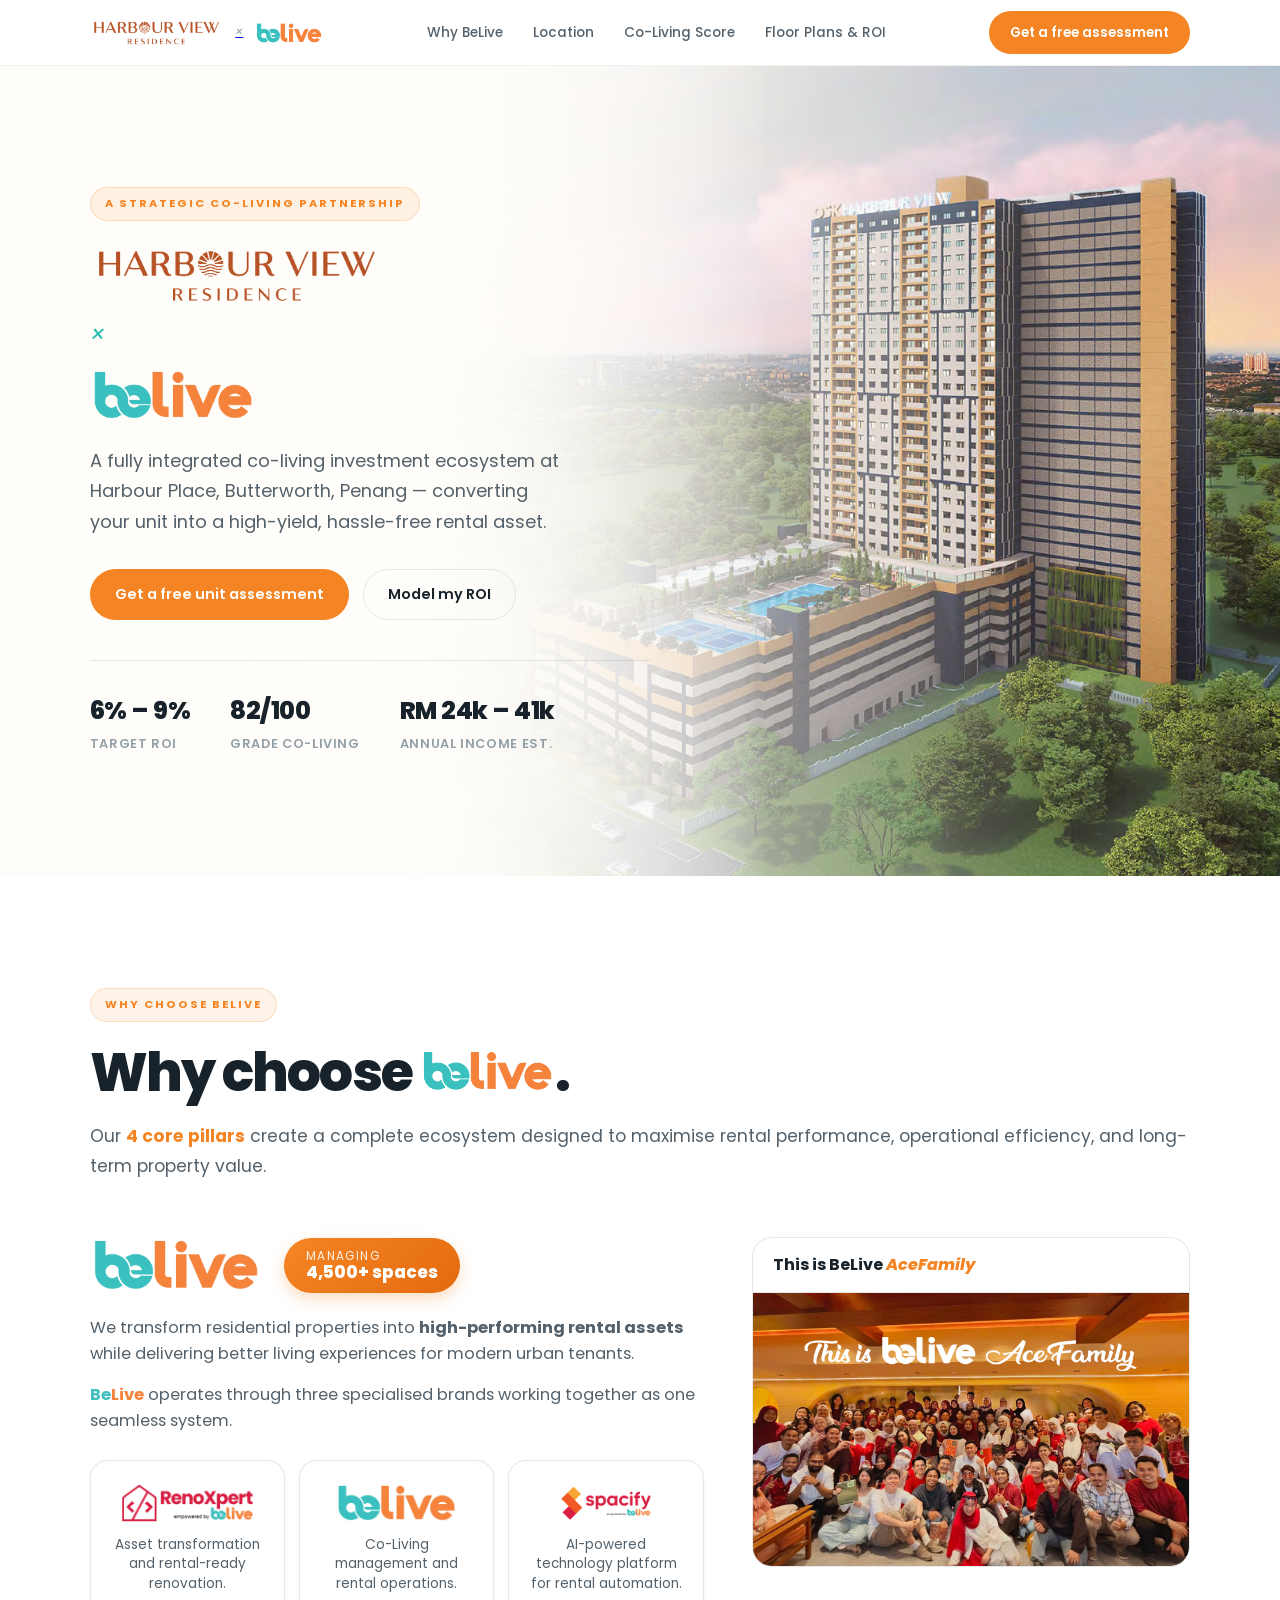
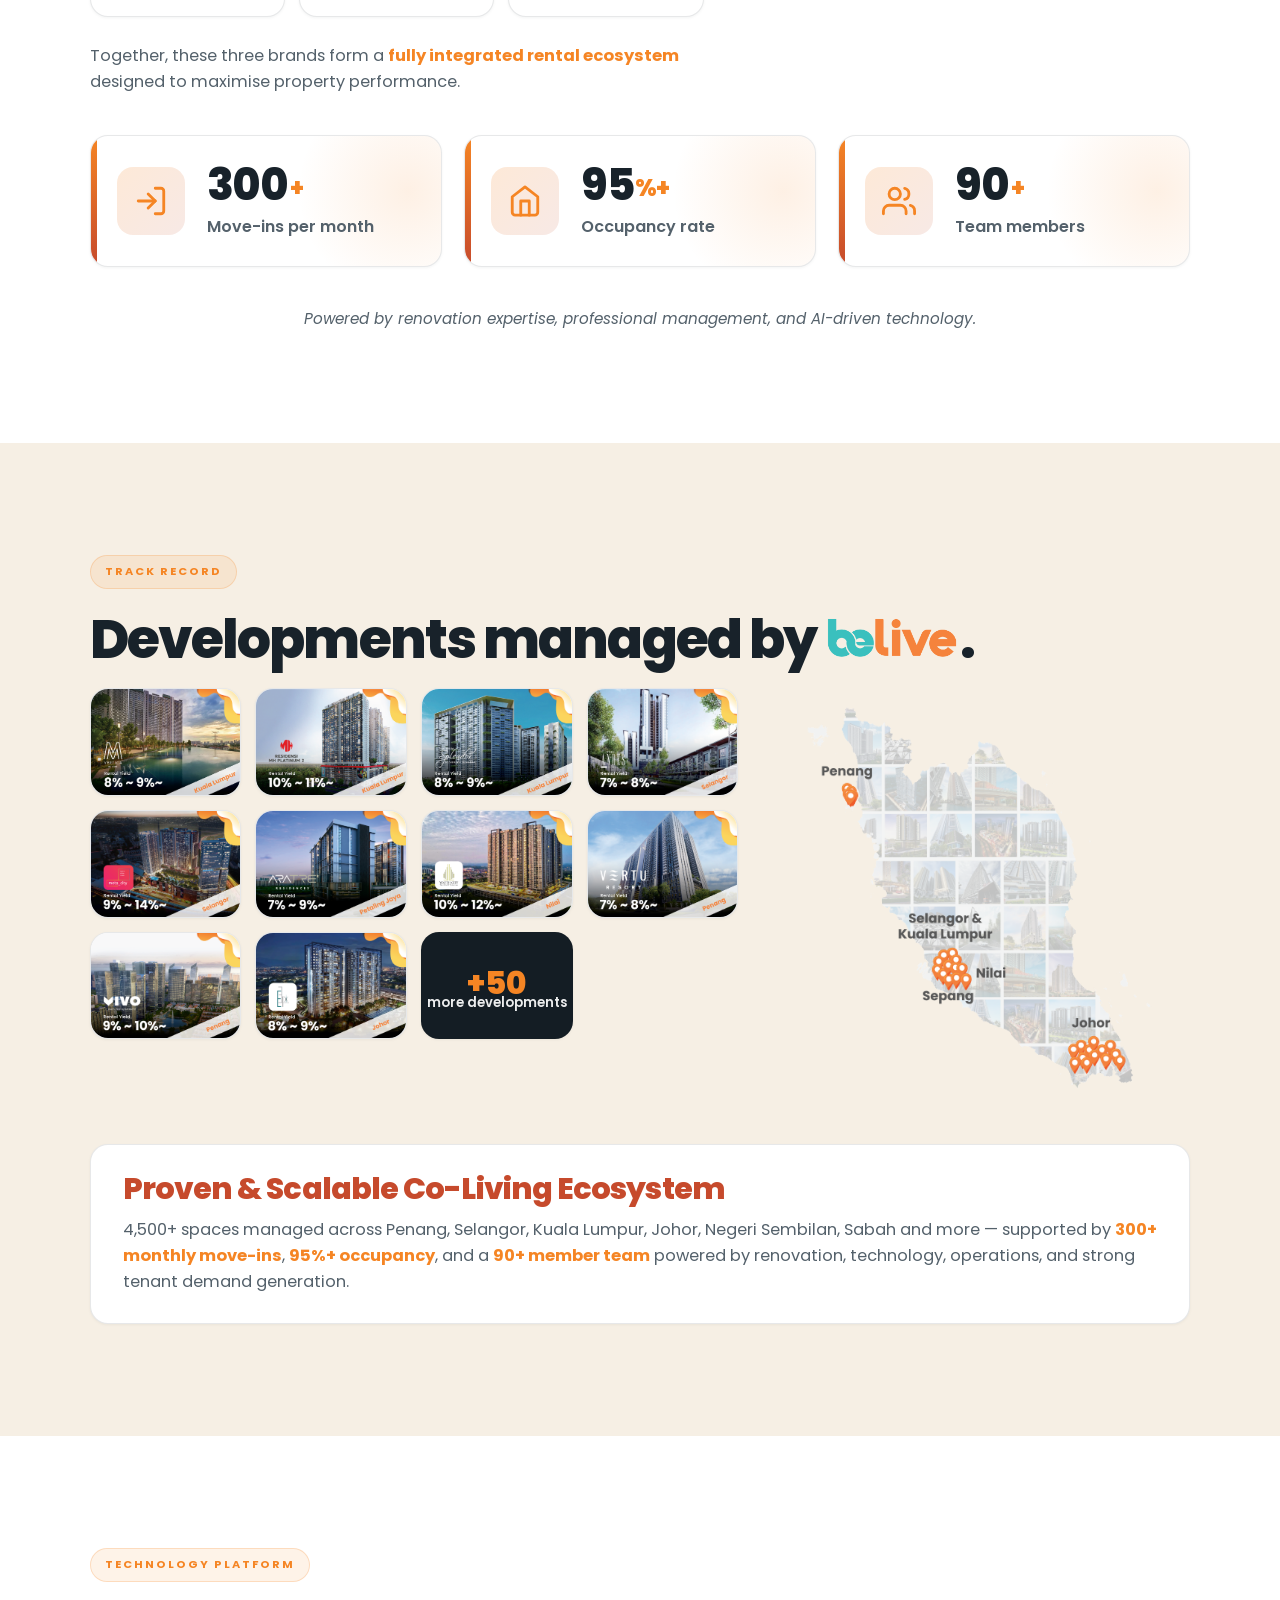
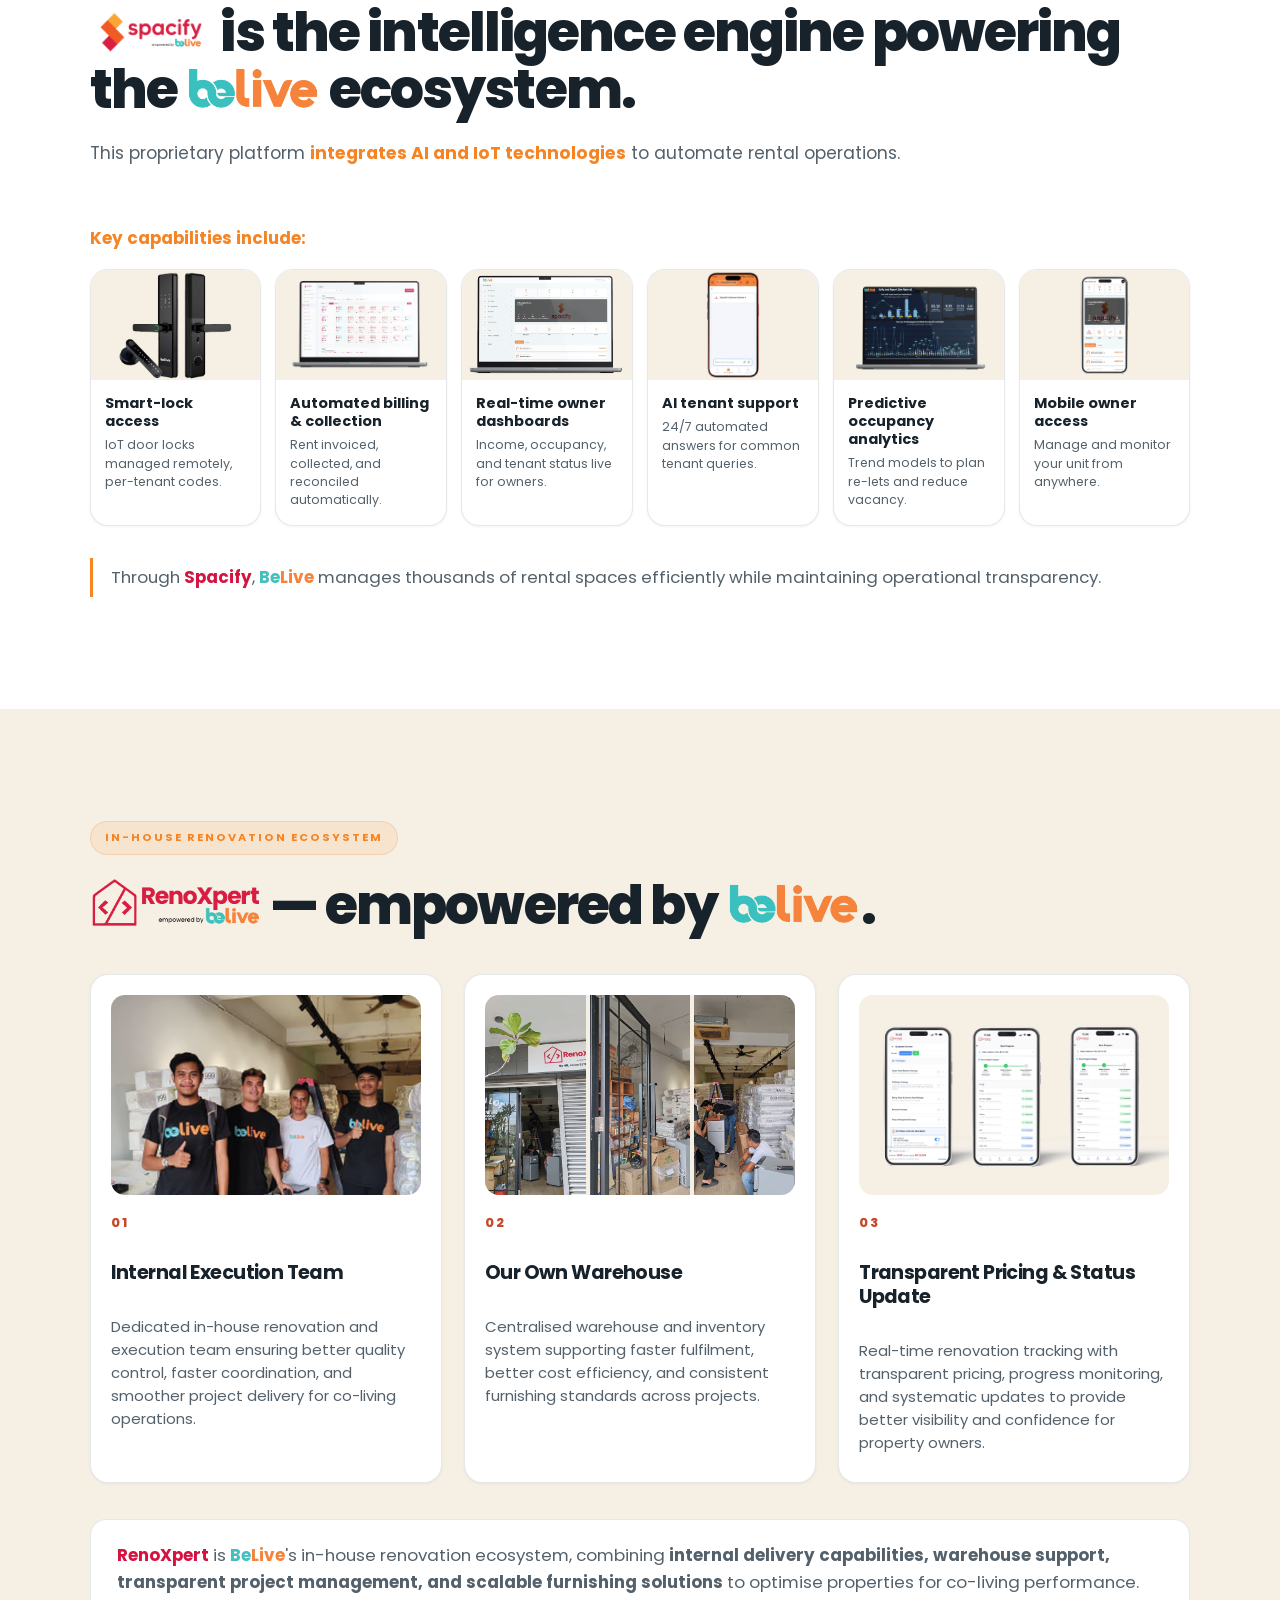
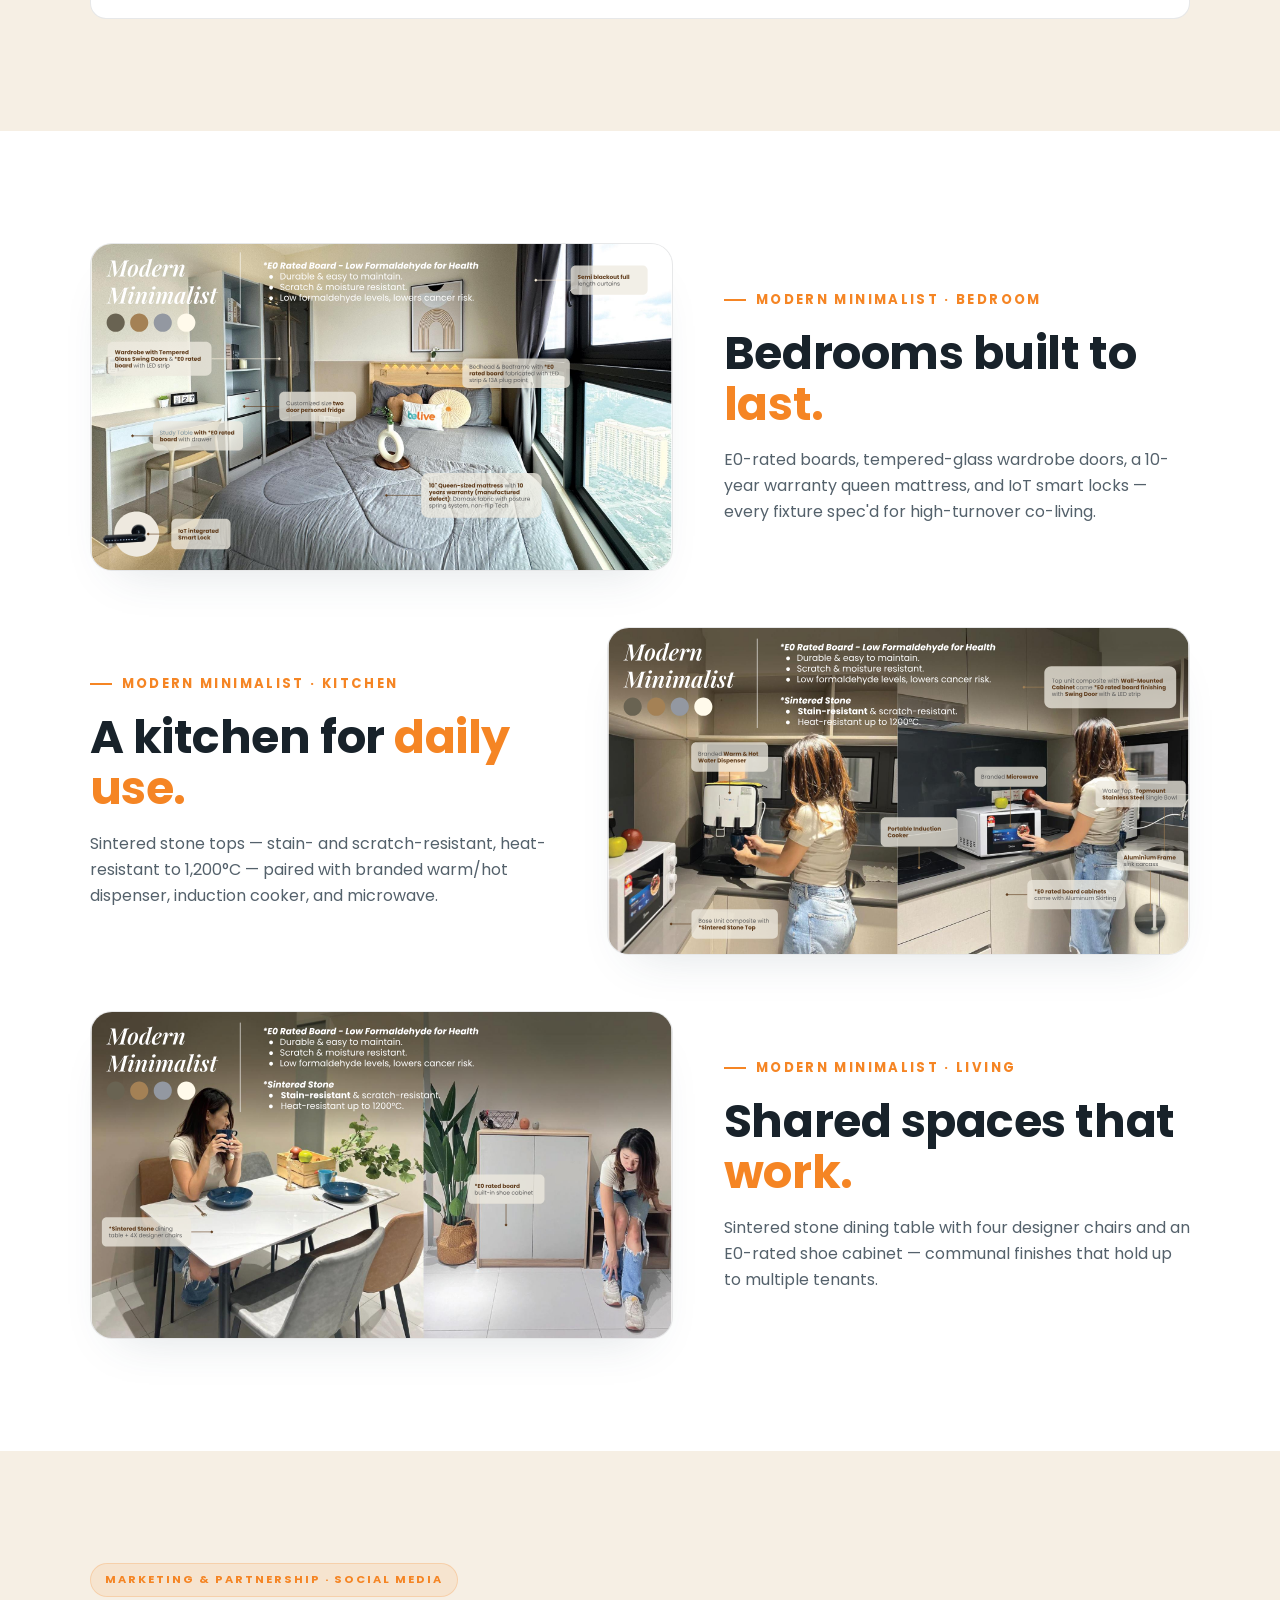
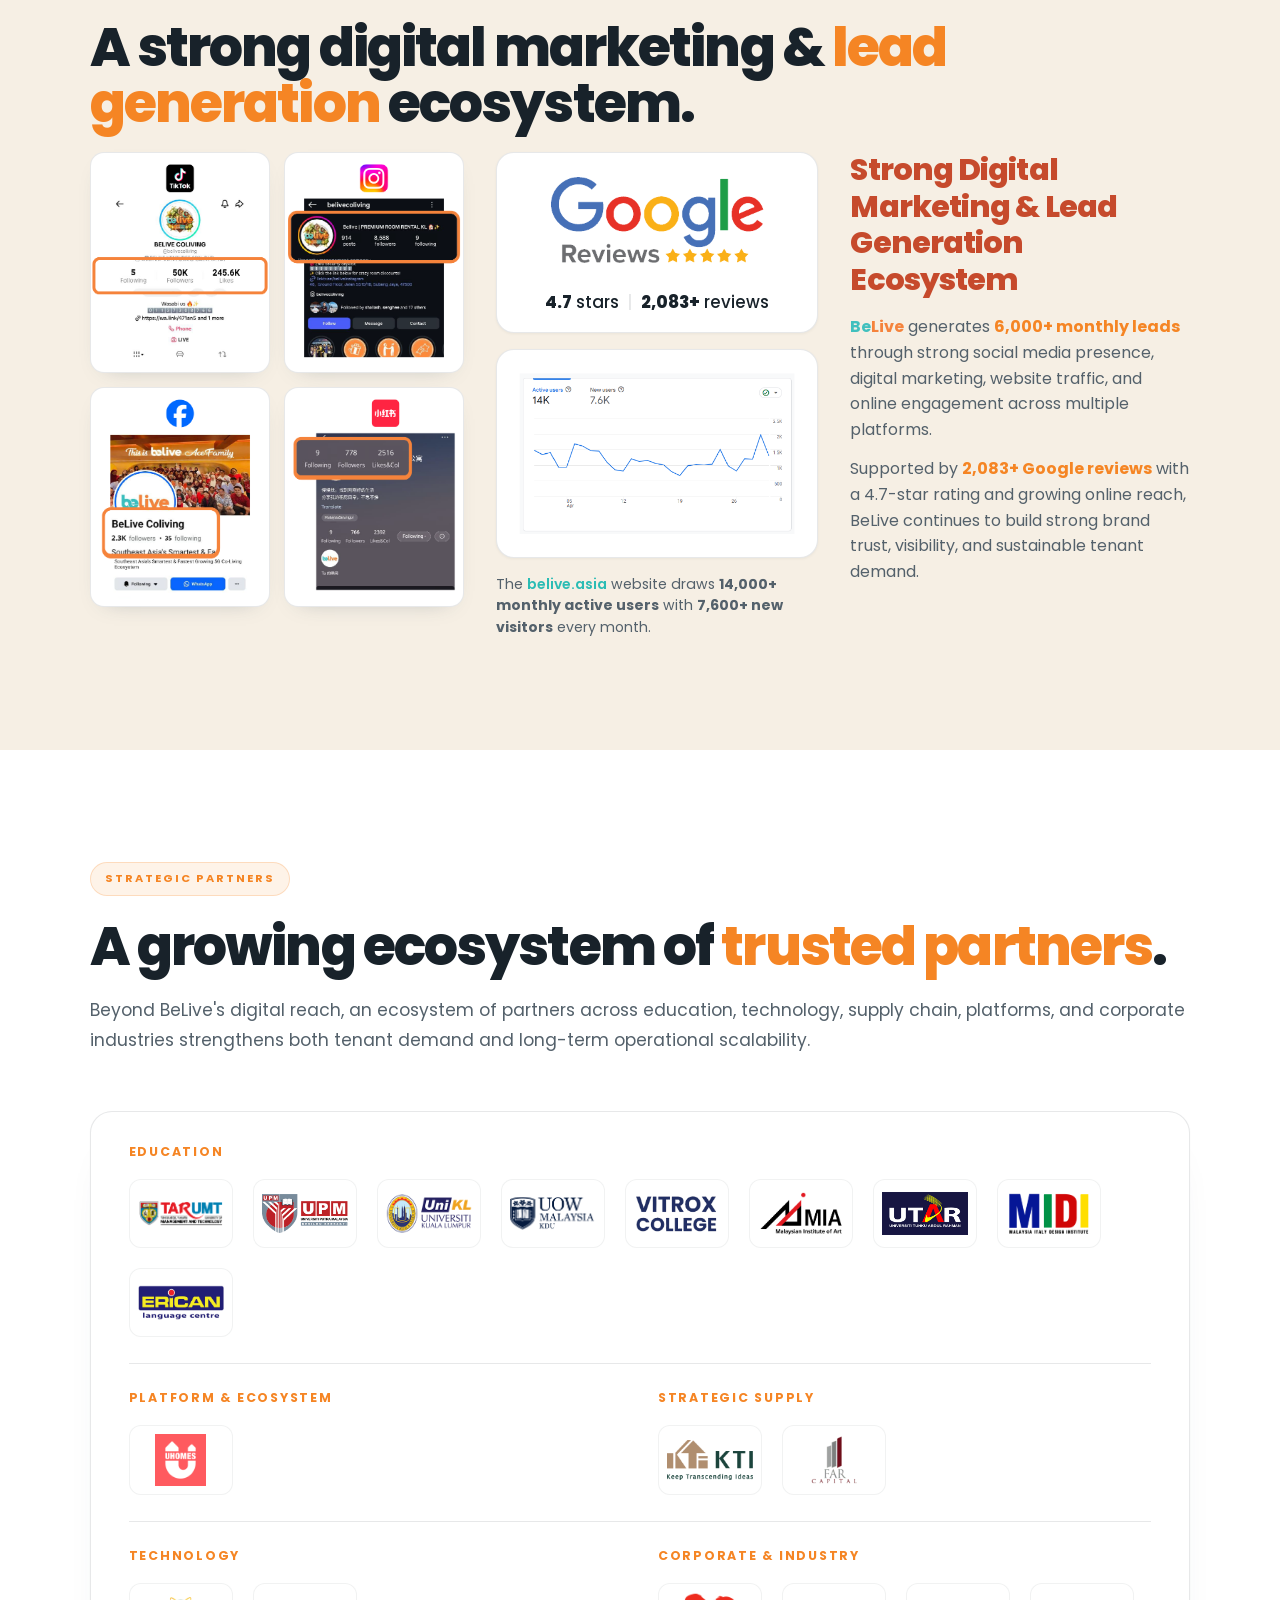
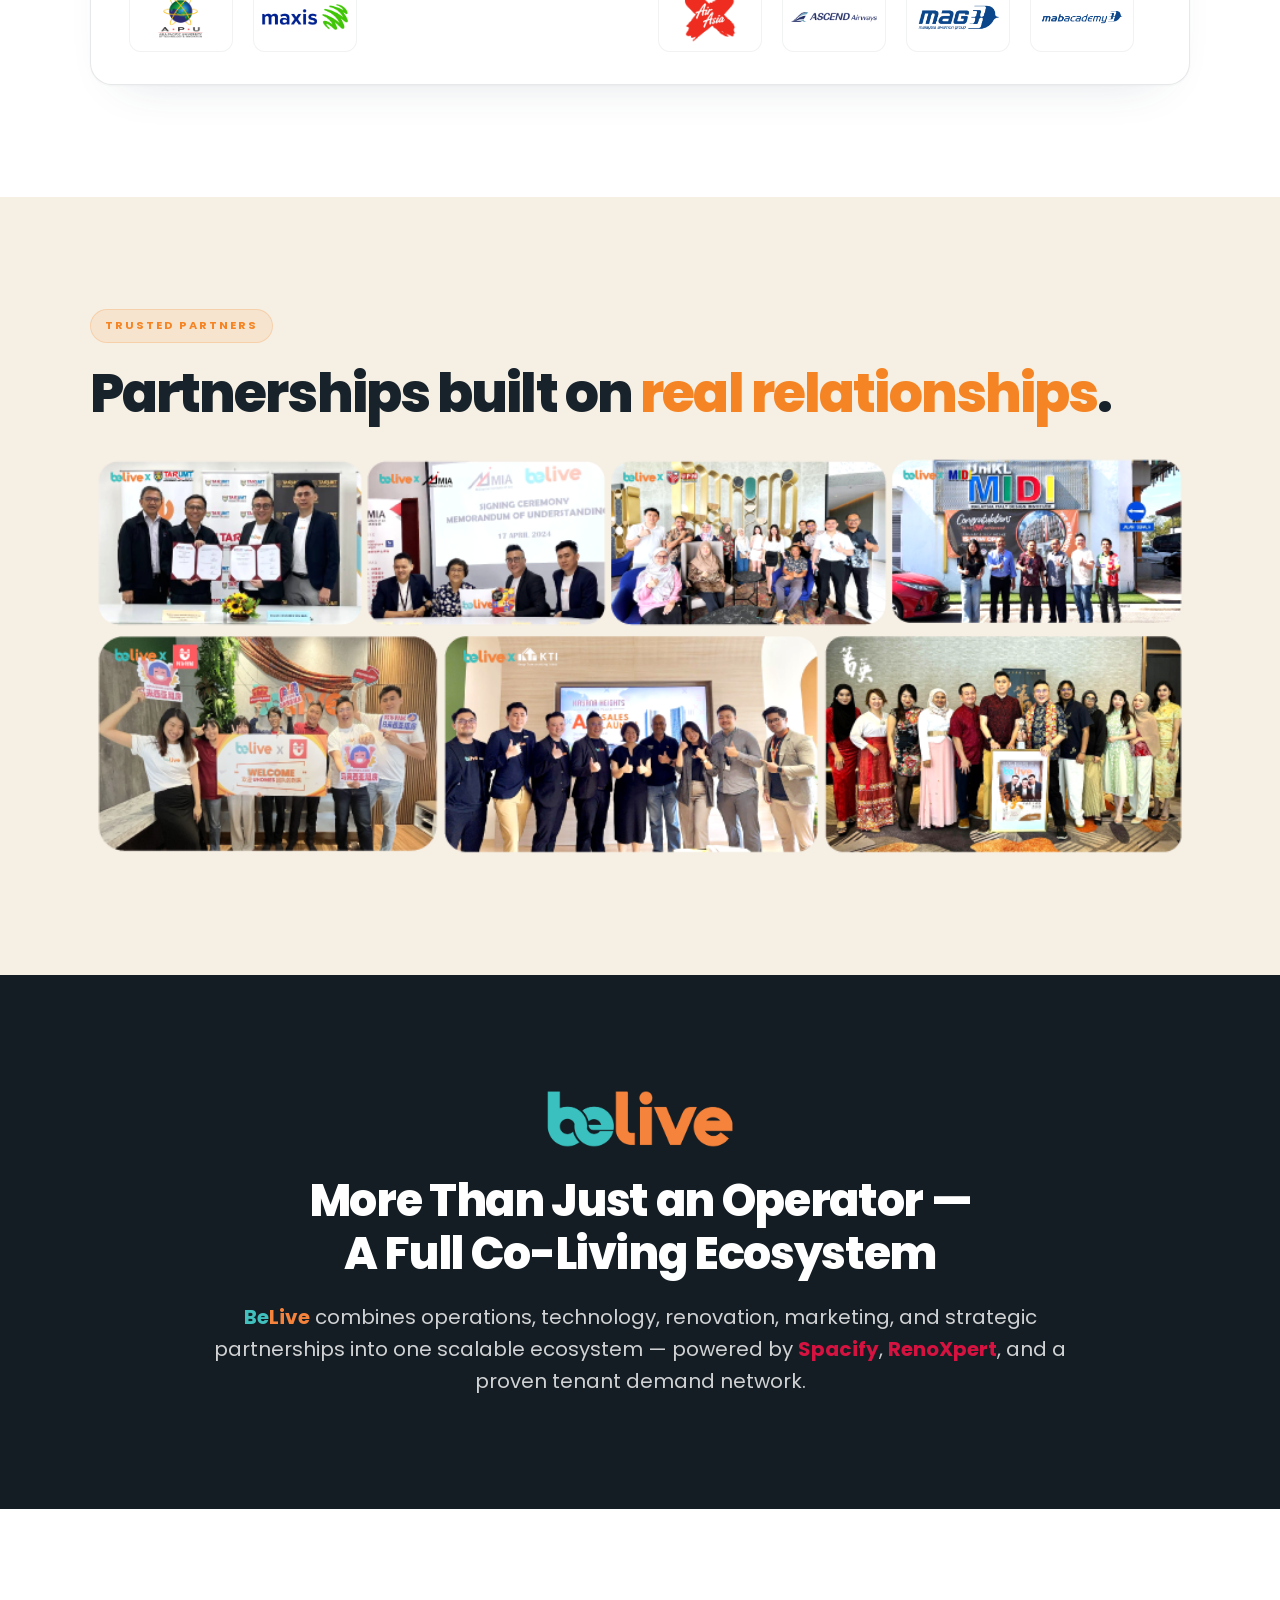
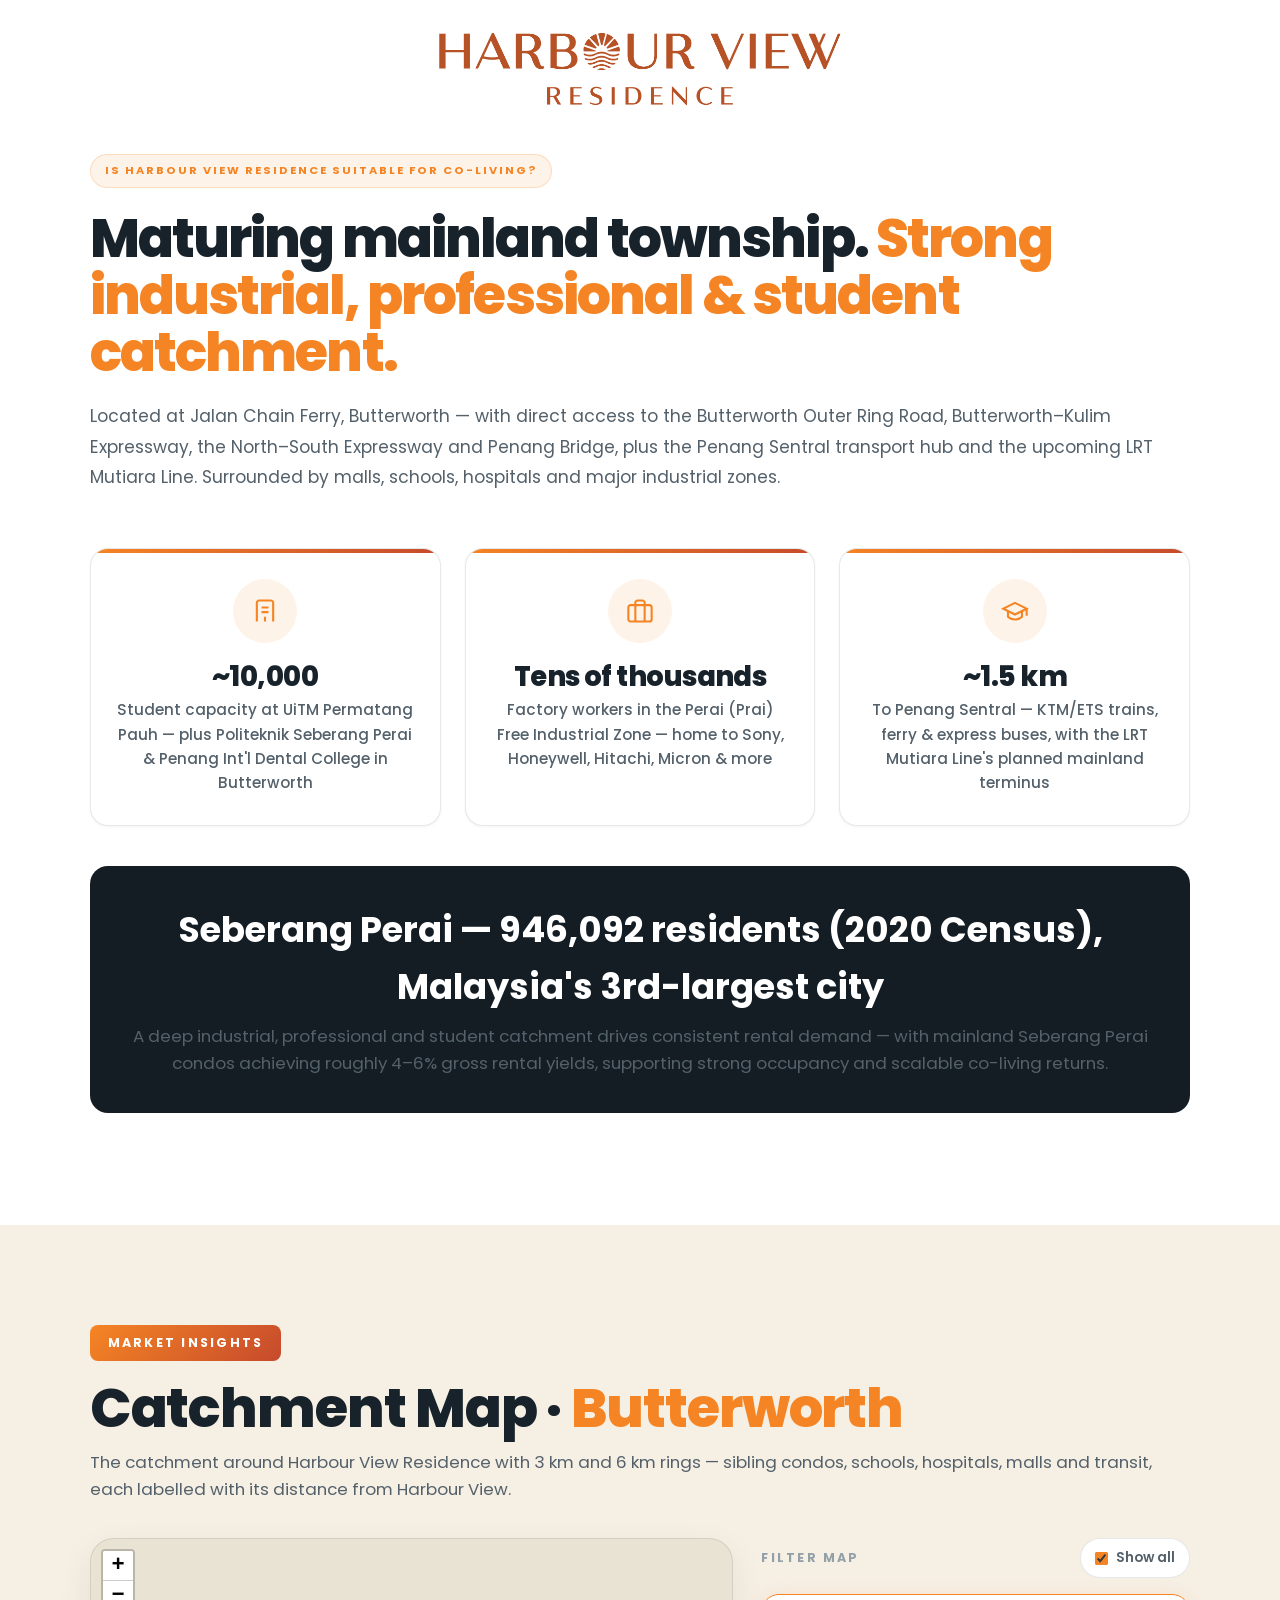
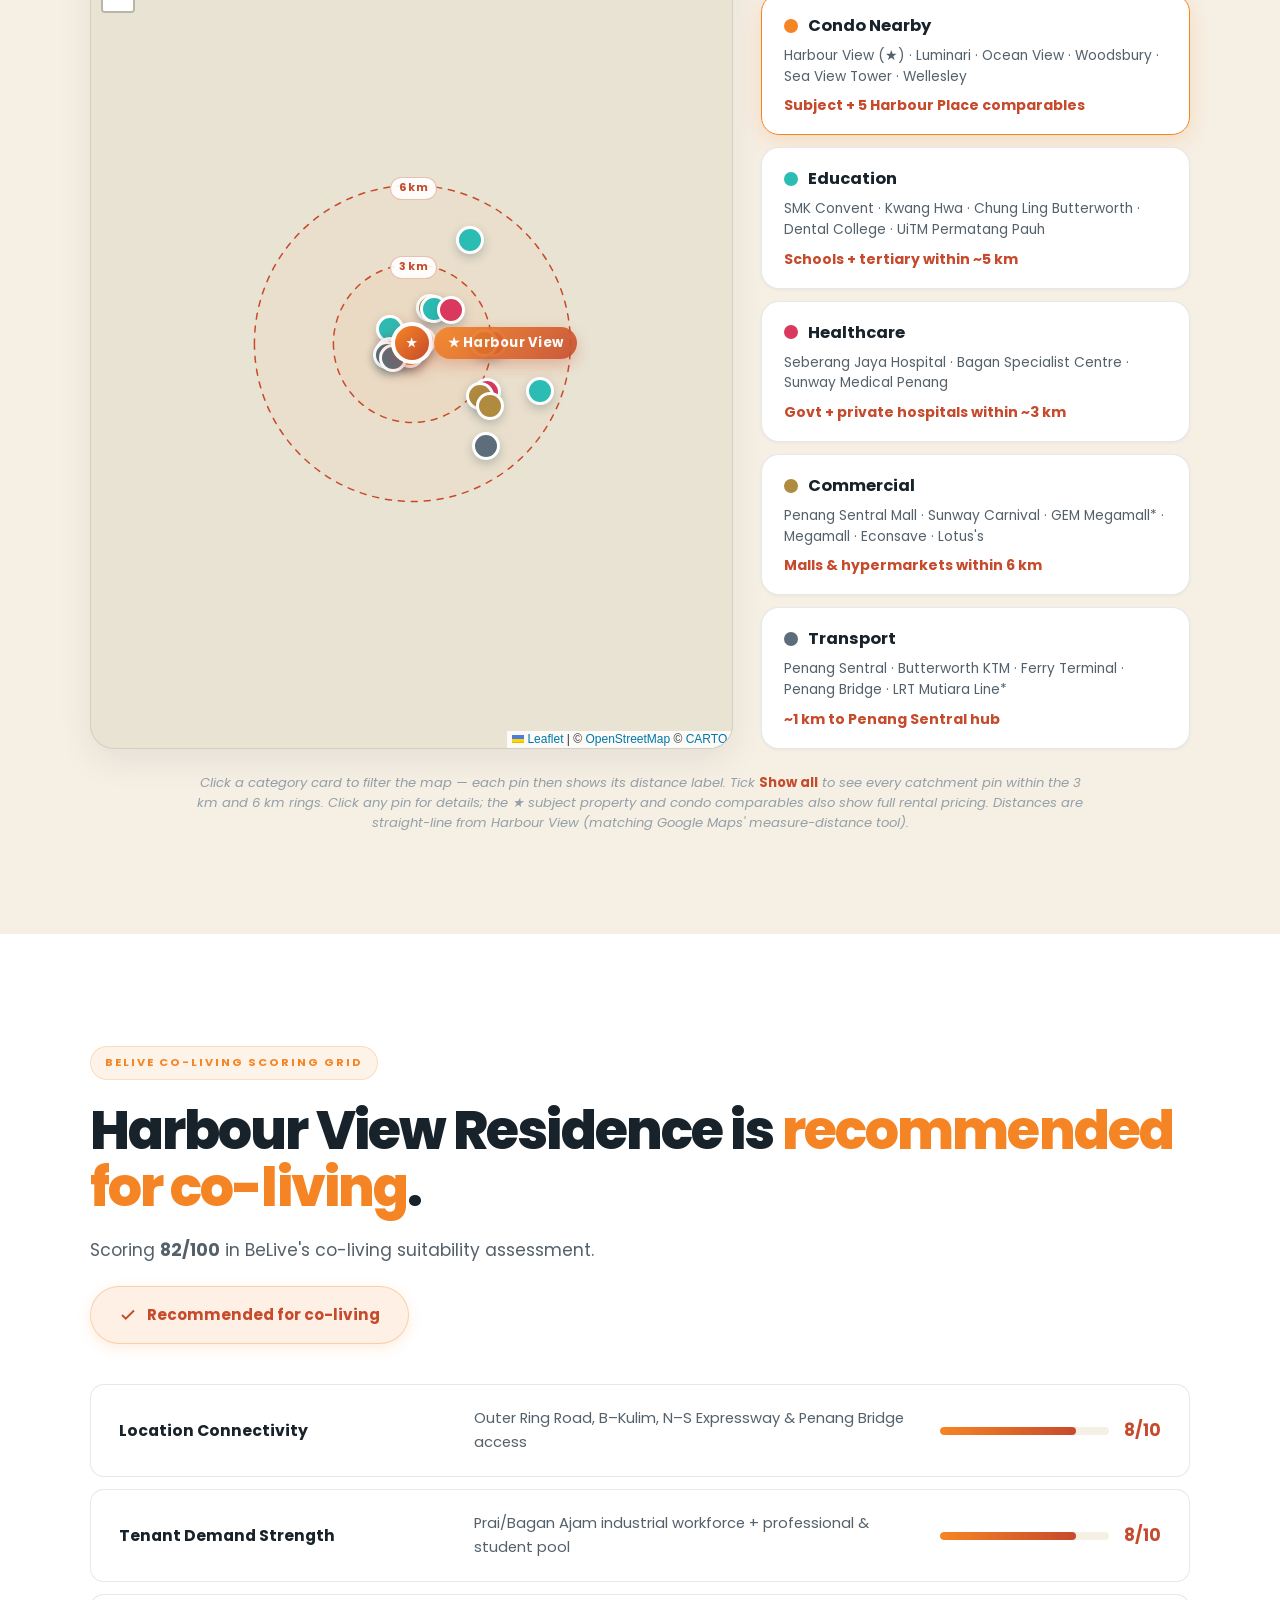
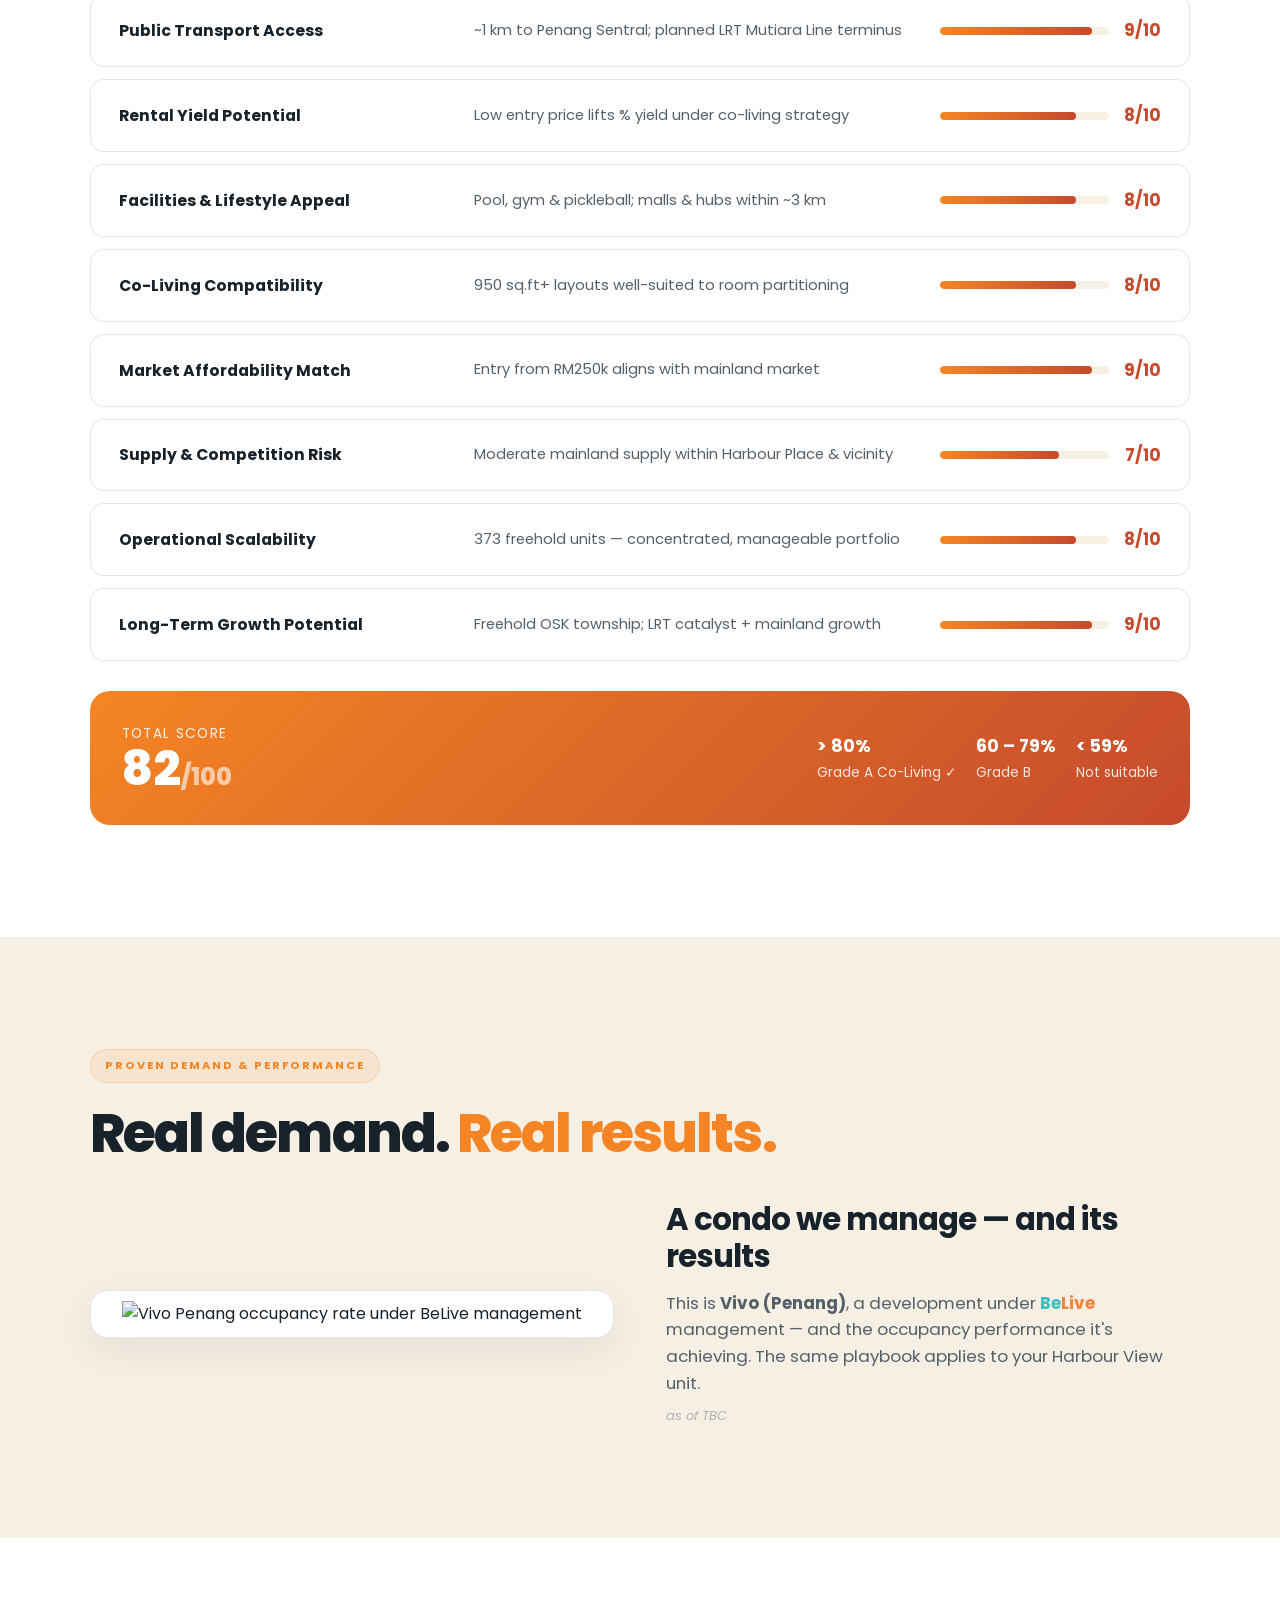
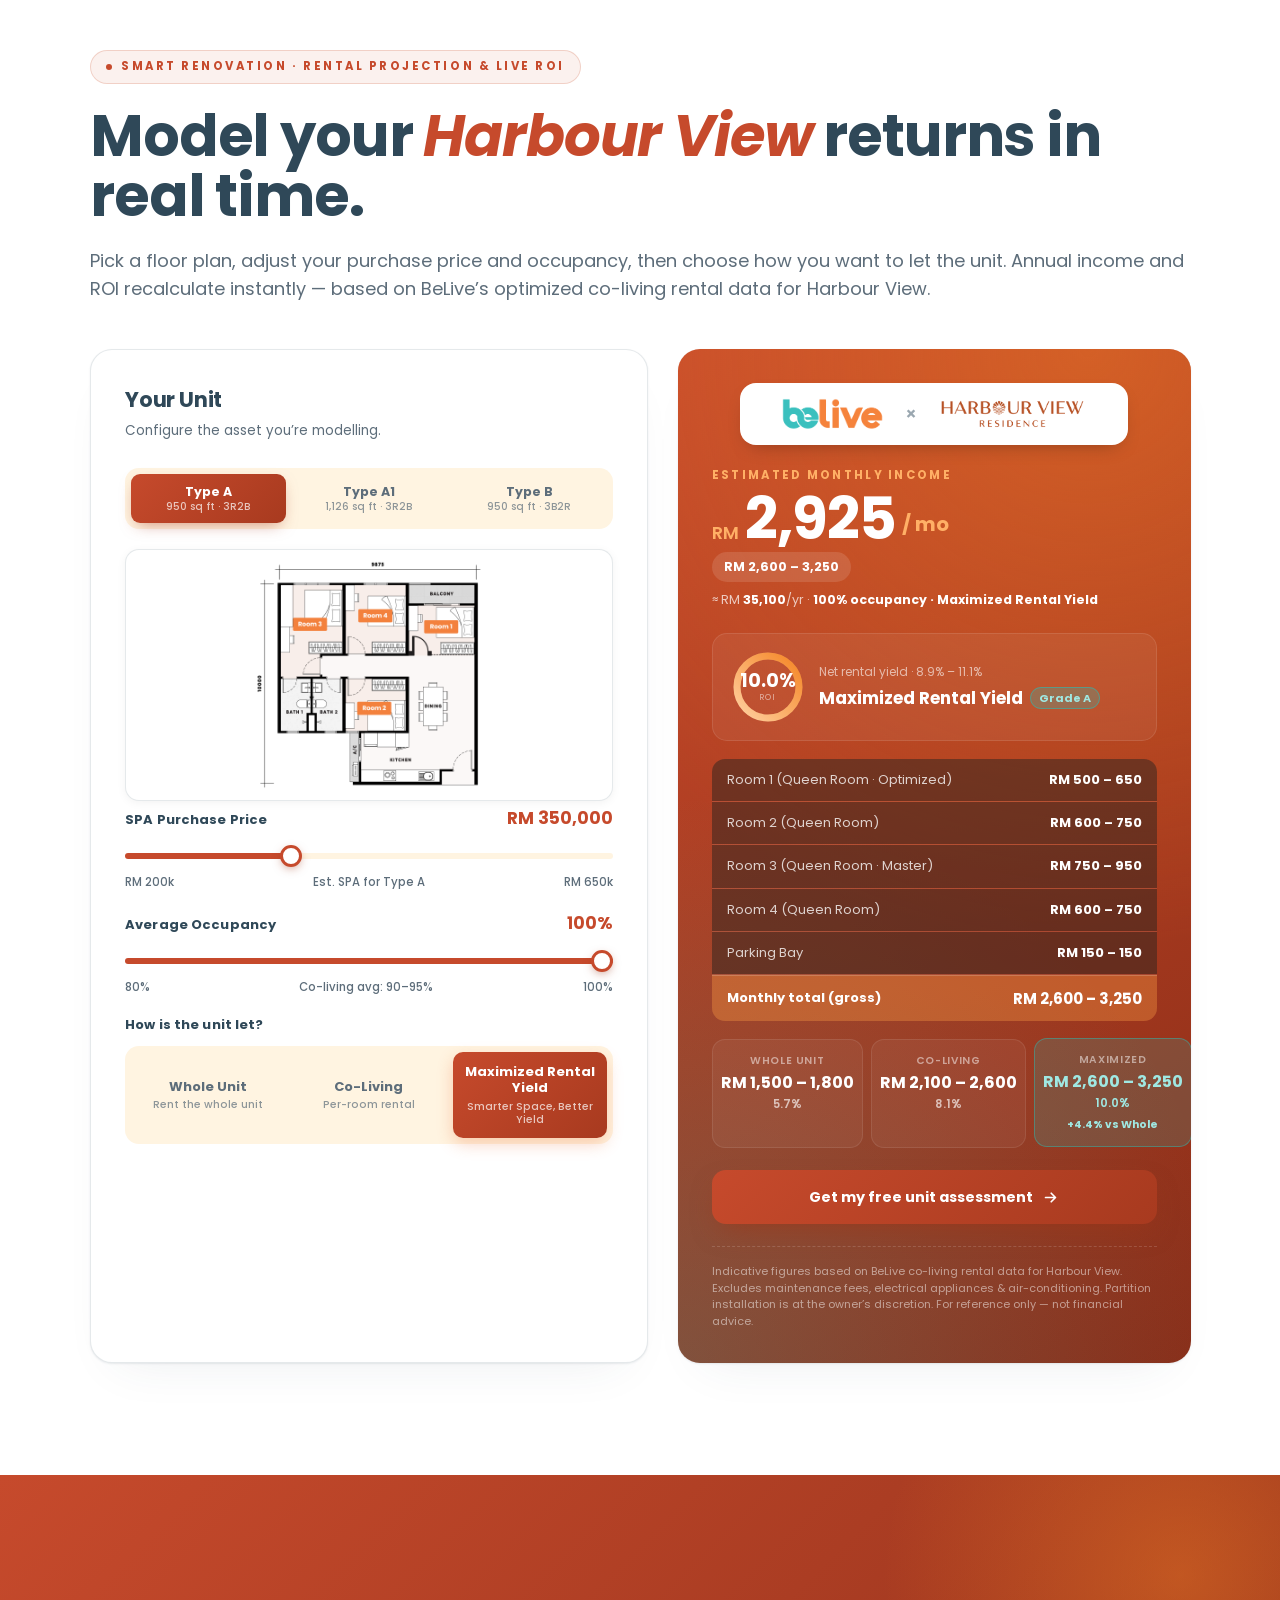
==== index.html @ 291e81bb "Update calculator: unit specs + 4-room config (Room 1 optimized, Room 4 added)" ====
<!DOCTYPE html>
<html lang="en">
<head>
<meta charset="UTF-8" />
<meta name="viewport" content="width=device-width, initial-scale=1.0" />
<meta name="description" content="Harbour View Residence × BeLive — A fully integrated co-living investment ecosystem at Harbour Place, Butterworth, Penang. Freehold, from 950 sq.ft. Fully managed rental solution." />
<meta name="theme-color" content="#c64a2c" />

<!-- Open Graph -->
<meta property="og:title" content="Harbour View Residence × BeLive — Co-Living Investment Proposal" />
<meta property="og:description" content="Convert your Harbour View unit into a high-yield co-living asset. Fully managed, transparent ROI." />
<meta property="og:type" content="website" />

<title>Harbour View Residence × BeLive — Co-Living Investment Proposal</title>

<link rel="icon" type="image/png" href="/favicon.png" />
<link rel="apple-touch-icon" href="/favicon.png" />
<link rel="shortcut icon" type="image/png" href="/favicon.png" />

<link rel="preconnect" href="https://fonts.googleapis.com">
<link rel="preconnect" href="https://fonts.gstatic.com" crossorigin>
<link href="https://fonts.googleapis.com/css2?family=Poppins:ital,wght@0,300;0,400;0,500;0,600;0,700;0,800;0,900;1,400;1,600;1,700&display=swap" rel="stylesheet">

<link rel="stylesheet" href="/vendor/leaflet/leaflet.css" />
<link rel="stylesheet" href="/css/styles.css?v=20260622d" />
<link rel="stylesheet" href="/css/redesign.css?v=20260622j" />
</head>
<body>

<!-- ============ STICKY NAV ============ -->
<nav class="site-nav">
  <a class="nav-brand" href="#top" aria-label="Harbour View Residence × BeLive">
    <img src="/hblogo_brown.png" alt="Harbour View Residence" />
    <span class="nav-x">×</span>
    <img class="nav-belive" src="/beLive_Logo_F_fit.png" alt="BeLive" />
  </a>
  <div class="nav-links">
    <a href="#ecosystem">Why BeLive</a>
    <a href="#location">Location</a>
    <a href="#scoring">Co-Living Score</a>
    <a href="#calculator">Floor Plans & ROI</a>
  </div>
  <a class="btn btn-primary nav-cta" href="https://wa.link/yxfq39" target="_blank" rel="noopener noreferrer">Get a free assessment</a>
</nav>

<!-- ============ HERO ============ -->
<section class="hero hero-banner" id="top">
  <div class="hero-inner">
    <div class="hero-copy">
      <div class="eyebrow">A Strategic Co-Living Partnership</div>
      <h1>
        <span class="rust-stack"><img src="/hblogo_brown.png" alt="Harbour View Residence" class="arabloc-wordmark" /></span>
        <span class="hero-x">×</span>
        <span class="belive-logo-wrap"><img src="/beLive_Logo_F_fit.png" alt="BeLive" /></span>
      </h1>
      <p class="hero-sub">A fully integrated co-living investment ecosystem at Harbour Place, Butterworth, Penang — converting your unit into a high-yield, hassle-free rental asset.</p>
      <div class="hero-actions">
        <a class="btn btn-primary" href="https://wa.link/yxfq39" target="_blank" rel="noopener noreferrer">Get a free unit assessment</a>
        <a class="btn btn-ghost" href="#calculator">Model my ROI</a>
      </div>
      <div class="hero-meta">
        <div>
          <strong>6% – 9%</strong>
          <span>Target ROI</span>
        </div>
        <div>
          <strong>82/100</strong>
          <span>Grade Co-Living</span>
        </div>
        <div>
          <strong>RM 24k – 41k</strong>
          <span>Annual Income Est.</span>
        </div>
      </div>
    </div>
  </div>
</section>

<!-- ============ CHALLENGE (hidden) ============ -->
<!--
<section class="challenge">
  <div class="blob orange" style="top:50px; right:-150px; width:350px; height:350px; opacity:0.25;"></div>
  <div class="container">
    <div class="challenge-grid">
      <div>
        <div class="eyebrow">The Rental Market Challenge</div>
        <h2 class="section-title">The rental market is <span class="accent-orange">changing</span>.</h2>
        <p class="section-lead">Across major cities, millions of residential units remain under-optimised despite strong rental demand. Property owners commonly face these challenges:</p>
        <ul class="pain-list">
          <li><span class="pain-num">01</span><span class="pain-text">Units remaining vacant after vacant possession</span></li>
          <li><span class="pain-num">02</span><span class="pain-text">Limited time or experience to manage tenants effectively</span></li>
          <li><span class="pain-num">03</span><span class="pain-text">Renovation processes that are fragmented and unpredictable</span></li>
          <li><span class="pain-num">04</span><span class="pain-text">Lack of transparency in rental income and performance</span></li>
          <li><span class="pain-num">05</span><span class="pain-text">Increasing tenant expectations for convenience and service</span></li>
        </ul>
      </div>
      <div class="challenge-right">
        <div class="quote-card">
          <p>Traditional rental management relies on manual coordination and fragmented service providers — creating friction that prevents properties from reaching their full rental potential.</p>
          <div class="quote-tag">BeLive was built to remove these barriers</div>
        </div>
        <img src="/man-wooden-cubes-table-management-concept.jpg" alt="Hand-managed property blocks — a metaphor for fragmented traditional rental management" class="challenge-image" />
      </div>
    </div>
  </div>
</section>
-->

<!-- ============ SOLUTION (hidden) ============ -->
<!--
<section class="solution">
  <div class="container">
    <div class="eyebrow">Our Solution</div>
    <h2 class="section-title">A fully integrated <span class="accent-orange">rental ecosystem</span> for modern property investment.</h2>
    <p class="section-lead">BeLive simplifies rental ownership by combining three essential components into one unified platform — from preparing a vacant unit to managing daily operations and rental collection.</p>
    <div class="pillars">
      <div class="pillar">
        <div class="pillar-icon"><img src="renovation_os1.png" alt="Renovation" /></div>
        <h3 class="accent-rust">Renovation</h3>
        <p>RenoXpert delivers rental-ready plans with itemized costs and co-living-ready materials — fully transparent from quote to handover.</p>
      </div>
      <div class="pillar">
        <div class="pillar-icon"><img src="management_os1.png" alt="Management" /></div>
        <h3 class="accent-orange">Management</h3>
        <p>Everything managed end-to-end — leasing, tenant onboarding, billing, cleaning, repairs, evictions, and legal admin.</p>
      </div>
      <div class="pillar">
        <div class="pillar-icon"><img src="Technology_os1.png" alt="Technology" /></div>
        <h3 class="accent-teal">Technology</h3>
        <p>Spacify — a smart system that automates rent collection, access control, energy monitoring, and tenant support, 24/7.</p>
      </div>
    </div>
  </div>
</section>
-->

<!-- ============ WHY CHOOSE BELIVE ============ -->
<section class="coliving" id="ecosystem">
  <div class="container">
    <div class="coliving-head">
      <div class="eyebrow">Why Choose BeLive</div>
      <h2 class="section-title">Why choose <img class="logo-inline-belive title-belive" src="beLive_Logo_F_fit.png" alt="BeLive" />.</h2>
      <p class="section-lead">Our <strong class="accent-orange">4 core pillars</strong> create a complete ecosystem designed to maximise rental performance, operational efficiency, and long-term property value.</p>
    </div>

    <div class="belive-summary">
      <div class="belive-summary-left">
        <div class="belive-managing">
          <img class="belive-mark-lg" src="beLive_Logo_F_fit.png" alt="BeLive" />
          <div class="badge-managing">
            <span class="badge-managing-lead">Managing</span>
            <span class="badge-managing-num">4,500+ spaces</span>
          </div>
        </div>
        <p class="belive-intro">We transform residential properties into <strong>high-performing rental assets</strong> while delivering better living experiences for modern urban tenants.</p>
        <p class="belive-intro"><strong class="brand-belive"><span class="bl-be">Be</span><span class="bl-live">Live</span></strong> operates through three specialised brands working together as one seamless system.</p>

        <div class="brand-trio">
          <div class="brand-tile">
            <div class="brand-tile-logo"><img src="RenoXpert_Logo_fit.png" alt="RenoXpert" /></div>
            <p>Asset transformation and rental-ready renovation.</p>
          </div>
          <div class="brand-tile">
            <div class="brand-tile-logo"><img src="beLive_Logo_F_fit.png" alt="BeLive" /></div>
            <p>Co-Living management and rental operations.</p>
          </div>
          <div class="brand-tile">
            <div class="brand-tile-logo"><img src="Spacify-Logo-CMYK-fit.png" alt="Spacify" /></div>
            <p>AI-powered technology platform for rental automation.</p>
          </div>
        </div>

        <p class="belive-closer">Together, these three brands form a <strong class="accent-orange">fully integrated rental ecosystem</strong> designed to maximise property performance.</p>
      </div>

      <div class="belive-summary-right">
        <div class="ace-family-card">
          <div class="ace-family-label">This is BeLive <em>AceFamily</em></div>
          <div class="ace-family-photo-slot"><img src="BeLiveXMas2025.jpg" alt="BeLive AceFamily team" /></div>
        </div>
      </div>
    </div>

    <div class="ecosystem-metrics">
      <div class="metric-tile">
        <div class="metric-icon"><svg width="34" height="34" viewBox="0 0 24 24" fill="none" stroke="currentColor" stroke-width="2" stroke-linecap="round" stroke-linejoin="round"><path d="M15 3h4a2 2 0 0 1 2 2v14a2 2 0 0 1-2 2h-4"/><polyline points="10 17 15 12 10 7"/><line x1="15" y1="12" x2="3" y2="12"/></svg></div>
        <div class="metric-body">
          <div class="metric-num">300<span>+</span></div>
          <div class="metric-label">Move-ins per month</div>
        </div>
      </div>
      <div class="metric-tile">
        <div class="metric-icon"><svg width="34" height="34" viewBox="0 0 24 24" fill="none" stroke="currentColor" stroke-width="2" stroke-linecap="round" stroke-linejoin="round"><path d="M3 9l9-7 9 7v11a2 2 0 0 1-2 2H5a2 2 0 0 1-2-2z"/><polyline points="9 22 9 12 15 12 15 22"/></svg></div>
        <div class="metric-body">
          <div class="metric-num">95<span>%+</span></div>
          <div class="metric-label">Occupancy rate</div>
        </div>
      </div>
      <div class="metric-tile">
        <div class="metric-icon"><svg width="34" height="34" viewBox="0 0 24 24" fill="none" stroke="currentColor" stroke-width="2" stroke-linecap="round" stroke-linejoin="round"><path d="M17 21v-2a4 4 0 0 0-4-4H5a4 4 0 0 0-4 4v2"/><circle cx="9" cy="7" r="4"/><path d="M23 21v-2a4 4 0 0 0-3-3.87"/><path d="M16 3.13a4 4 0 0 1 0 7.75"/></svg></div>
        <div class="metric-body">
          <div class="metric-num">90<span>+</span></div>
          <div class="metric-label">Team members</div>
        </div>
      </div>
    </div>

    <p class="belive-foot-line"><em>Powered by renovation expertise, professional management, and AI-driven technology.</em></p>
  </div>
</section>

<!-- ============ DEVELOPMENTS ============ -->
<section class="developments">
  <div class="container">
    <div class="eyebrow">Track Record</div>
    <h2 class="section-title">Developments managed by <img class="logo-inline-belive title-belive" src="beLive_Logo_F_fit.png" alt="BeLive" />.</h2>

    <div class="developments-layout">
      <div class="dev-grid">
        <div class="dev-card"><img src="MVertica_1.png" alt="M Vertica · Kuala Lumpur · 8–9% yield" /></div>
        <div class="dev-card"><img src="MH2_1.png" alt="Residensi MH Platinum 2 · Kuala Lumpur · 10–11% yield" /></div>
        <div class="dev-card"><img src="Splendor_1.png" alt="Residensi Splendor · Kuala Lumpur · 8–9% yield" /></div>
        <div class="dev-card"><img src="Andes_1.png" alt="The Andes · Selangor · 7–8% yield" /></div>
        <div class="dev-card"><img src="Meta_City_1.png" alt="Meta City · Selangor · 9–14% yield" /></div>
        <div class="dev-card"><img src="aratre_1.png" alt="ARA Residences · Petaling Jaya · 7–9% yield" /></div>
        <div class="dev-card"><img src="Youth_City'_1.png" alt="Youth City · Nilai · 10–12% yield" /></div>
        <div class="dev-card"><img src="vertu_1.png" alt="Vertu Resort · Penang · 7–8% yield" /></div>
        <div class="dev-card"><img src="Vivo_1.png" alt="Vivo · Penang · 9–10% yield" /></div>
        <div class="dev-card"><img src="epic_1.png" alt="Epic · Johor · 8–9% yield" /></div>
        <div class="dev-card dev-card-more"><div class="dev-more-num">+50</div><div class="dev-more-label">more developments</div></div>
      </div>

      <aside class="dev-locations">
        <div class="dev-map"><img src="BeLive_condo_Map.png" alt="Map of BeLive-managed developments across Malaysia" /></div>
      </aside>
    </div>

    <div class="developments-footer">
      <h3>Proven &amp; Scalable Co-Living Ecosystem</h3>
      <p>4,500+ spaces managed across Penang, Selangor, Kuala Lumpur, Johor, Negeri Sembilan, Sabah and more — supported by <strong class="accent-orange">300+ monthly move-ins</strong>, <strong class="accent-orange">95%+ occupancy</strong>, and a <strong class="accent-orange">90+ member team</strong> powered by renovation, technology, operations, and strong tenant demand generation.</p>
    </div>
  </div>
</section>

<!-- ============ WHY BELIVE (hidden) ============ -->
<!--
<section class="why-belive">
  <div class="container">
    <div class="eyebrow">Why Choose BeLive</div>
    <h2 class="section-title">Smart Management. Smart Technology. <span class="accent-orange">Smart Renovation.</span></h2>
    <p class="section-lead">Malaysia's first AI-powered tenant management solution with 5G technology — combining people, tech, and process into one ecosystem.</p>

    <div class="why-pillars">
      <div class="why-pillar">
        <img class="pillar-logo" src="beLive_Logo_F_fit_w.png" alt="BeLive">
        <h3>Smart Management</h3>
        <p>Co-living management and rental operations handled end-to-end — leasing, tenant care, billing, cleaning, evictions, legal admin.</p>
      </div>
      <div class="why-pillar">
        <img class="pillar-logo" src="Spacify-Logo-CMYK-fit_w.png" alt="Spacify">
        <h3>Smart Technology</h3>
        <p>AI- and IoT-powered platform automating rent collection, smart-lock access, tenant support, and live owner dashboards 24/7.</p>
      </div>
      <div class="why-pillar">
        <img class="pillar-logo" src="RenoXpert_Logo_w.png" alt="RenoXpert">
        <h3>Smart Renovation</h3>
        <p>In-house renovation ecosystem with internal execution team, own warehouse, and transparent live-tracking via the RenoXpert app.</p>
      </div>
    </div>

    <div class="metrics-band">
      <div class="metrics-grid">
        <div class="metric"><div class="num">4,500+</div><div class="desc">Spaces under management</div></div>
        <div class="metric"><div class="num">300+</div><div class="desc">Move-ins every month</div></div>
        <div class="metric"><div class="num">95%+</div><div class="desc">Occupancy rate</div></div>
        <div class="metric"><div class="num">90+</div><div class="desc">In-house team members</div></div>
        <div class="metric"><div class="num">6,000+</div><div class="desc">Monthly tenant leads</div></div>
        <div class="metric"><div class="num">14,000+</div><div class="desc">Monthly active users on belive.asia</div></div>
        <div class="metric"><div class="num">7,600+</div><div class="desc">New website visitors / month</div></div>
        <div class="metric"><div class="num">4.7 ★</div><div class="desc">2,083+ Google reviews</div></div>
      </div>
    </div>
  </div>
</section>
-->

<!-- ============ SPACIFY ============ -->
<section class="spacify">
  <div class="container">
    <div class="spacify-head">
      <div class="eyebrow">Technology Platform</div>
      <h2 class="section-title"><img class="logo-inline-spacify" src="Spacify-Logo-CMYK-fit.png" alt="Spacify" /> is the intelligence engine powering the <img class="logo-inline-belive" src="beLive_Logo_F_fit.png" alt="BeLive" /> ecosystem.</h2>
      <p class="section-lead">This proprietary platform <strong class="accent-orange">integrates AI and IoT technologies</strong> to automate rental operations.</p>
    </div>

    <div class="spacify-caps-label">Key capabilities include:</div>
    <div class="capability-grid spacify-caps">
      <div class="cap"><div class="cap-photo"><img src="main_room_door_lock.png" alt="Smart-lock access" /></div><h4>Smart-lock access</h4><p>IoT door locks managed remotely, per-tenant codes.</p></div>
      <div class="cap"><div class="cap-photo"><img src="Automated_billing_collection.png" alt="Automated billing & collection" /></div><h4>Automated billing &amp; collection</h4><p>Rent invoiced, collected, and reconciled automatically.</p></div>
      <div class="cap"><div class="cap-photo"><img src="Real-time_owner_dashboards.png" alt="Real-time owner dashboards" /></div><h4>Real-time owner dashboards</h4><p>Income, occupancy, and tenant status live for owners.</p></div>
      <div class="cap"><div class="cap-photo"><img src="AI_tenant_support.png" alt="AI tenant support" /></div><h4>AI tenant support</h4><p>24/7 automated answers for common tenant queries.</p></div>
      <div class="cap"><div class="cap-photo"><img src="Predictive_occupancy_analytics.png" alt="Predictive occupancy analytics" /></div><h4>Predictive occupancy analytics</h4><p>Trend models to plan re-lets and reduce vacancy.</p></div>
      <div class="cap"><div class="cap-photo"><img src="Mobile_owner_access.png" alt="Mobile owner access" /></div><h4>Mobile owner access</h4><p>Manage and monitor your unit from anywhere.</p></div>
    </div>

    <p class="spacify-closer">Through <strong class="brand-rx">Spacify</strong>, <strong class="brand-belive"><span class="bl-be">Be</span><span class="bl-live">Live</span></strong> manages thousands of rental spaces efficiently while maintaining operational transparency.</p>
  </div>
</section>

<!-- ============ RENOXPERT ============ -->
<section class="renoxpert">
  <div class="container">
    <div class="renoxpert-head">
      <div class="eyebrow">In-House Renovation Ecosystem</div>
      <h2 class="section-title"><img class="logo-inline-renoxpert" src="RenoXpert_Logo_fit.png" alt="RenoXpert" /> — empowered by <img class="logo-inline-belive" src="beLive_Logo_F_fit.png" alt="BeLive" />.</h2>
    </div>

    <div class="renoxpert-grid">
      <div class="renox-pillar">
        <div class="renox-photo"><img src="Internal_Execution_Team.jpg" alt="BeLive internal execution team" /></div>
        <div class="renox-num">01</div>
        <h3>Internal Execution Team</h3>
        <p>Dedicated in-house renovation and execution team ensuring better quality control, faster coordination, and smoother project delivery for co-living operations.</p>
      </div>
      <div class="renox-pillar">
        <div class="renox-photo renox-photo-trio">
          <img src="Our_Own_Warehouse1.jpg" alt="RenoXpert warehouse 1" />
          <img src="Our_Own_Warehouse2.jpg" alt="RenoXpert warehouse 2" />
          <img src="Our_Own_Warehouse3.jpg" alt="RenoXpert warehouse 3" />
        </div>
        <div class="renox-num">02</div>
        <h3>Our Own Warehouse</h3>
        <p>Centralised warehouse and inventory system supporting faster fulfilment, better cost efficiency, and consistent furnishing standards across projects.</p>
      </div>
      <div class="renox-pillar">
        <div class="renox-photo"><img src="Transparent_Pricing_Status_Update.png" alt="RenoXpert transparent pricing and status update" /></div>
        <div class="renox-num">03</div>
        <h3>Transparent Pricing &amp; Status Update</h3>
        <p>Real-time renovation tracking with transparent pricing, progress monitoring, and systematic updates to provide better visibility and confidence for property owners.</p>
      </div>
    </div>

    <p class="renoxpert-closer"><strong class="brand-rx">RenoXpert</strong> is <strong class="brand-belive"><span class="bl-be">Be</span><span class="bl-live">Live</span></strong>'s in-house renovation ecosystem, combining <strong>internal delivery capabilities, warehouse support, transparent project management, and scalable furnishing solutions</strong> to optimise properties for co-living performance.</p>
  </div>
</section>

<!-- ============ RENO SHOWCASE ============ -->
<section class="reno-showcase">
  <div class="container">
    <div class="reno-showcase-grid">
      <article class="reno-showcase-cell">
        <div class="reno-showcase-img"><img src="BeLive_Reno_R1.svg" alt="BeLive renovation showcase — bedroom" /></div>
        <div class="reno-showcase-body">
          <div class="reno-eyebrow">Modern Minimalist · Bedroom</div>
          <h3>Bedrooms built to <span class="accent-orange">last.</span></h3>
          <p>E0-rated boards, tempered-glass wardrobe doors, a 10-year warranty queen mattress, and IoT smart locks — every fixture spec'd for high-turnover co-living.</p>
        </div>
      </article>
      <article class="reno-showcase-cell">
        <div class="reno-showcase-img"><img src="BeLive_Reno_R2.svg" alt="BeLive renovation showcase — kitchen" /></div>
        <div class="reno-showcase-body">
          <div class="reno-eyebrow">Modern Minimalist · Kitchen</div>
          <h3>A kitchen for <span class="accent-orange">daily use.</span></h3>
          <p>Sintered stone tops — stain- and scratch-resistant, heat-resistant to 1,200°C — paired with branded warm/hot dispenser, induction cooker, and microwave.</p>
        </div>
      </article>
      <article class="reno-showcase-cell">
        <div class="reno-showcase-img"><img src="BeLive_Reno_R3.svg" alt="BeLive renovation showcase — living and storage" /></div>
        <div class="reno-showcase-body">
          <div class="reno-eyebrow">Modern Minimalist · Living</div>
          <h3>Shared spaces that <span class="accent-orange">work.</span></h3>
          <p>Sintered stone dining table with four designer chairs and an E0-rated shoe cabinet — communal finishes that hold up to multiple tenants.</p>
        </div>
      </article>
    </div>
  </div>
</section>

<!-- ============ COMPARISON (hidden) ============ -->
<!--
<section class="compare">
  <div class="container">
    <div class="eyebrow">Traditional vs Co-Living</div>
    <h2 class="section-title">Three strategies, <span class="accent-orange">one clear winner</span>.</h2>
    <div class="compare-table">
      <table>
        <thead>
          <tr>
            <th>Strategy</th>
            <th>Whole Unit</th>
            <th>Short-Term Stay</th>
            <th class="highlight">Co-Living (BeLive)</th>
          </tr>
        </thead>
        <tbody>
          <tr>
            <td class="row-label">Income</td>
            <td data-label="Whole Unit">Low & fixed</td>
            <td data-label="Short-Term Stay">High but unstable</td>
            <td class="highlight" data-label="Co-Living (BeLive)">High & consistent</td>
          </tr>
          <tr>
            <td class="row-label">ROI</td>
            <td data-label="Whole Unit">3.5% – 4.5%</td>
            <td data-label="Short-Term Stay">4% – 6%</td>
            <td class="highlight" data-label="Co-Living (BeLive)">5.8% – 7.8%</td>
          </tr>
          <tr>
            <td class="row-label">Effort</td>
            <td data-label="Whole Unit">Owner-managed</td>
            <td data-label="Short-Term Stay">High effort / stress</td>
            <td class="highlight" data-label="Co-Living (BeLive)">Fully managed by professional</td>
          </tr>
          <tr>
            <td class="row-label">Flexibility</td>
            <td data-label="Whole Unit">Low</td>
            <td data-label="Short-Term Stay">Medium</td>
            <td class="highlight" data-label="Co-Living (BeLive)">High (per-room rental)</td>
          </tr>
          <tr>
            <td class="row-label">Demand</td>
            <td data-label="Whole Unit">Competitive market</td>
            <td data-label="Short-Term Stay">Tourism-reliant</td>
            <td class="highlight" data-label="Co-Living (BeLive)">Professionals, expats & students</td>
          </tr>
        </tbody>
      </table>
    </div>
  </div>
</section>
-->

<!-- ============ MARKETING & PARTNERSHIP ============ -->
<section class="marketing">
  <div class="container">
    <div class="eyebrow">Marketing &amp; Partnership · Social Media</div>
    <h2 class="section-title">A strong digital marketing &amp; <span class="accent-orange">lead generation</span> ecosystem.</h2>

    <div class="marketing-layout">
      <div class="social-shots">
        <img src="tiktok_b1.png" alt="BeLive Coliving on TikTok — 50K followers, 245.6K likes" />
        <img src="insta_b1.png" alt="BeLive on Instagram — 8,588 followers" />
        <img src="fb_b1.png" alt="BeLive Coliving on Facebook — 2,300+ followers" />
        <img src="xhs_b1.png" alt="BeLive on RED / Xiaohongshu — 778 followers" />
      </div>

      <div class="marketing-proof">
        <div class="proof-card proof-card-google"><img src="google_review.png" alt="Google Reviews" /><div class="google-rating"><strong>4.7</strong> stars <span>|</span> <strong>2,083+</strong> reviews</div></div>
        <div class="proof-card"><img src="BeLive_Web_Traffic.png" alt="belive.asia web traffic — 14,000 active users, 7,600 new visitors" /></div>
        <p class="marketing-web">The <a href="https://www.belive.asia" target="_blank" rel="noopener noreferrer">belive.asia</a> website draws <strong>14,000+ monthly active users</strong> with <strong>7,600+ new visitors</strong> every month.</p>
      </div>

      <div class="marketing-right">
        <h3>Strong Digital Marketing &amp; Lead Generation Ecosystem</h3>
        <p><strong class="brand-belive"><span class="bl-be">Be</span><span class="bl-live">Live</span></strong> generates <strong class="accent-orange">6,000+ monthly leads</strong> through strong social media presence, digital marketing, website traffic, and online engagement across multiple platforms.</p>
        <p>Supported by <strong class="accent-orange">2,083+ Google reviews</strong> with a 4.7-star rating and growing online reach, BeLive continues to build strong brand trust, visibility, and sustainable tenant demand.</p>
      </div>
    </div>
  </div>
</section>

<!-- ============ STRATEGIC PARTNERS ============ -->
<section class="partners">
  <div class="container">
    <div class="eyebrow">Strategic Partners</div>
    <h2 class="section-title">A growing ecosystem of <span class="accent-orange">trusted partners</span>.</h2>
    <p class="section-lead">Beyond BeLive's digital reach, an ecosystem of partners across education, technology, supply chain, platforms, and corporate industries strengthens both tenant demand and long-term operational scalability.</p>

    <div class="partners-bands">
      <div class="partner-band">
        <div class="partner-band-label">Education</div>
        <div class="partner-band-logos">
          <div class="partner-logo-cell"><img src="TARUMT_logo.png" alt="TAR UMT"></div>
          <div class="partner-logo-cell"><img src="UPM_logo.png" alt="UPM"></div>
          <div class="partner-logo-cell"><img src="unikl-logo.png" alt="UniKL"></div>
          <div class="partner-logo-cell"><img src="UOW-KDU-Logo.png" alt="UOW Malaysia (KDU)"></div>
          <div class="partner-logo-cell"><img src="vitrox_logo.png" alt="VITROX College"></div>
          <div class="partner-logo-cell"><img src="MIA_Logo.png" alt="MIA"></div>
          <div class="partner-logo-cell"><img src="utar_logo.jpg" alt="UTAR"></div>
          <div class="partner-logo-cell"><img src="MIDI-Logo.png" alt="MIDI"></div>
          <div class="partner-logo-cell"><img src="Erican-Language-Centre-Logo.jpg" alt="ERICAN Language Centre"></div>
        </div>
      </div>
      <div class="partner-band-pair">
        <div class="partner-band">
          <div class="partner-band-label">Platform &amp; Ecosystem</div>
          <div class="partner-band-logos">
            <div class="partner-logo-cell"><img src="Uhomes_logo.png" alt="UHOMES"></div>
          </div>
        </div>
        <div class="partner-band">
          <div class="partner-band-label">Strategic Supply</div>
          <div class="partner-band-logos">
            <div class="partner-logo-cell"><img src="KTI-LOGO.png" alt="KTI"></div>
            <div class="partner-logo-cell"><img src="FARCAP-Logo.png" alt="FAR Capital"></div>
          </div>
        </div>
      </div>
      <div class="partner-band-pair">
        <div class="partner-band">
          <div class="partner-band-label">Technology</div>
          <div class="partner-band-logos">
            <div class="partner-logo-cell"><img src="APU-Logo.png" alt="Asia Pacific University (APU)"></div>
            <div class="partner-logo-cell"><img src="maxis_logo.png" alt="Maxis"></div>
          </div>
        </div>
        <div class="partner-band">
          <div class="partner-band-label">Corporate &amp; Industry</div>
          <div class="partner-band-logos">
            <div class="partner-logo-cell"><img src="AirAsia_X_Logo.png" alt="AirAsia X"></div>
            <div class="partner-logo-cell"><img src="ascend_airways.png" alt="ASCEND Airways Malaysia"></div>
            <div class="partner-logo-cell"><img src="MAG logo-01.png" alt="MAG (Malaysia Aviation Group)"></div>
            <div class="partner-logo-cell"><img src="mabacademy-logo.png" alt="MAB Academy"></div>
          </div>
        </div>
      </div>
    </div>
  </div>
</section>

<!-- ============ TRUSTED PARTNERS ============ -->
<section class="trusted">
  <div class="container">
    <div class="eyebrow">Trusted Partners</div>
    <h2 class="section-title">Partnerships built on <span class="accent-orange">real relationships</span>.</h2>
    <div class="trusted-collage"><img src="BeLive_Partners.png" alt="BeLive trusted partners — MOU signings and partnership events with TAR UMT, MIA, UOW, MIDI/UniKL, UHOMES, KTI and more" /></div>
    <!-- Corporate Clients (hidden)
    <div class="trusted-collage trusted-collage-corp">
      <div class="trusted-corp-label"><img class="logo-inline-belive" src="beLive_Logo_F_fit.png" alt="BeLive" /> × Corporate Clients</div>
      <img src="BeLive_Partners2.png" alt="BeLive corporate clients — AirAsia X, ASCEND Airways, MAG / MAB Academy" />
    </div>
    -->
  </div>
</section>

<!-- ============ ECOSYSTEM STATEMENT ============ -->
<section class="ecosystem-statement">
  <div class="container">
    <img class="eco-logo" src="beLive_Logo_F_fit.png" alt="BeLive" />
    <h2>More Than Just an Operator — <br/>A Full Co-Living Ecosystem</h2>
    <p><strong class="brand-belive"><span class="bl-be">Be</span><span class="bl-live">Live</span></strong> combines operations, technology, renovation, marketing, and strategic partnerships into one scalable ecosystem — powered by <strong class="brand-rx">Spacify</strong>, <strong class="brand-rx">RenoXpert</strong>, and a proven tenant demand network.</p>
  </div>
</section>

<!-- ============ HOW WE COLLABORATE (hidden) ============ -->
<!--
<section class="collab">
  <div class="container">
    <div class="eyebrow">How We Collaborate</div>
    <h2 class="section-title">Three ways to work with <img class="logo-inline-belive title-belive" src="beLive_Logo_F_fit.png" alt="BeLive" />.</h2>
    <p class="section-lead">BeLive partners with developers and owners to strengthen rental ecosystems, improve investor confidence, and unlock long-term property value through scalable co-living solutions.</p>

    <div class="collab-grid">
      <div class="collab-card collab-1">
        <div class="collab-num">01</div>
        <div class="collab-icon"><img src="Pre-Completion-Sales-Support.png" alt="Pre-Completion Sales Support" /></div>
        <div class="collab-tag">Pre-Completion Sales Support</div>
        <h3>Sell Faster with Co-Living Positioning</h3>
        <ul>
          <li>BeLive joins as the official co-living operating partner</li>
          <li>Strengthen investor confidence with rental &amp; ROI positioning</li>
          <li>Position units as professionally managed co-living investments</li>
          <li>Reduce buyer hesitation and improve sales conversion</li>
        </ul>
      </div>
      <div class="collab-card collab-2">
        <div class="collab-num">02</div>
        <div class="collab-icon"><img src="Post-Purchase-Value-Add.png" alt="Post-Purchase Value-Add" /></div>
        <div class="collab-tag">Post-Purchase Value-Add</div>
        <h3>Completing the Investment Ecosystem</h3>
        <ul>
          <li>Introduce BeLive to buyers post-SPA / approaching VP</li>
          <li>Hassle-free rental management for investors</li>
          <li>Deliver a more complete ownership experience</li>
          <li>Strengthen long-term developer brand reputation</li>
        </ul>
      </div>
      <div class="collab-card collab-3">
        <div class="collab-num">03</div>
        <div class="collab-icon"><img src="Asset-Repositioning.png" alt="Asset Repositioning" /></div>
        <div class="collab-tag">Asset Repositioning</div>
        <h3>Turning Vacant Inventory into Performing Assets</h3>
        <ul>
          <li>Re-strategise slow-moving or vacant units</li>
          <li>Apply co-living strategy with operational management</li>
          <li>Convert underperforming inventory into income-generating assets</li>
        </ul>
      </div>
    </div>
  </div>
</section>
-->

<!-- ============ LOCATION / DEMAND ============ -->
<section class="location" id="location">
  <div class="container">
    <div class="location-logo"><img src="hblogo_brown.png" alt="Harbour View Residence" /></div>
    <div class="eyebrow">Is Harbour View Residence suitable for Co-Living?</div>
    <h2 class="section-title">Maturing mainland township. <span class="accent-orange">Strong industrial, professional & student catchment.</span></h2>
    <p class="section-lead">Located at Jalan Chain Ferry, Butterworth — with direct access to the Butterworth Outer Ring Road, Butterworth–Kulim Expressway, the North–South Expressway and Penang Bridge, plus the Penang Sentral transport hub and the upcoming LRT Mutiara Line. Surrounded by malls, schools, hospitals and major industrial zones.</p>

    <div class="demand-stats">
      <div class="stat-card">
        <div class="stat-icon">
          <svg width="28" height="28" viewBox="0 0 24 24" fill="none" stroke="currentColor" stroke-width="1.8"><path d="M19 21V5a2 2 0 0 0-2-2H7a2 2 0 0 0-2 2v16"/><path d="M9 9h6"/><path d="M9 13h6"/><path d="M12 21v-4"/></svg>
        </div>
        <div class="stat-number">~10,000</div>
        <div class="stat-label">Student capacity at UiTM Permatang Pauh — plus Politeknik Seberang Perai & Penang Int'l Dental College in Butterworth</div>
      </div>
      <div class="stat-card">
        <div class="stat-icon">
          <svg width="28" height="28" viewBox="0 0 24 24" fill="none" stroke="currentColor" stroke-width="1.8"><rect x="2" y="7" width="20" height="14" rx="2"/><path d="M16 21V5a2 2 0 0 0-2-2h-4a2 2 0 0 0-2 2v16"/></svg>
        </div>
        <div class="stat-number">Tens of thousands</div>
        <div class="stat-label">Factory workers in the Perai (Prai) Free Industrial Zone — home to Sony, Honeywell, Hitachi, Micron & more</div>
      </div>
      <div class="stat-card">
        <div class="stat-icon">
          <svg width="28" height="28" viewBox="0 0 24 24" fill="none" stroke="currentColor" stroke-width="1.8"><path d="M22 10v6M2 10l10-5 10 5-10 5z"/><path d="M6 12v5c3 3 9 3 12 0v-5"/></svg>
        </div>
        <div class="stat-number">~1.5 km</div>
        <div class="stat-label">To Penang Sentral — KTM/ETS trains, ferry & express buses, with the LRT Mutiara Line's planned mainland terminus</div>
      </div>
    </div>

    <div class="demand-callout">
      <div class="pop">Seberang Perai — 946,092 residents (2020 Census), Malaysia's 3rd-largest city</div>
      <p>A deep industrial, professional and student catchment drives consistent rental demand — with mainland Seberang Perai condos achieving roughly 4–6% gross rental yields, supporting strong occupancy and scalable co-living returns.</p>
    </div>
  </div>
</section>

<!-- ============ CATCHMENT MAP ============ -->
<section class="catchment">
  <div class="container">
    <div class="catchment-chip">MARKET INSIGHTS</div>
    <h2 class="catchment-title">Catchment Map · <span class="accent-orange">Butterworth</span></h2>
    <p class="catchment-sub">The catchment around Harbour View Residence with 3 km and 6 km rings — sibling condos, schools, hospitals, malls and transit, each labelled with its distance from Harbour View.</p>

    <div class="catchment-grid">
      <div class="map-wrap">
        <div id="arabloc-map" class="map-canvas" aria-label="Catchment map for Harbour View Residence"></div>
        <div class="map-activate" role="button" tabindex="0" aria-label="Tap to activate map">
          <div class="map-activate-inner">
            <svg width="24" height="24" viewBox="0 0 24 24" fill="none" stroke="currentColor" stroke-width="2" stroke-linecap="round" stroke-linejoin="round"><path d="M21 10c0 7-9 13-9 13s-9-6-9-13a9 9 0 0 1 18 0z"/><circle cx="12" cy="10" r="3"/></svg>
            <span>Tap to interact with map</span>
          </div>
        </div>
      </div>

      <aside class="catchment-side">
        <div class="catchment-side-head">
          <span class="side-label">FILTER MAP</span>
          <label class="show-all">
            <input type="checkbox" id="show-all-toggle" checked />
            <span>Show all</span>
          </label>
        </div>

        <button class="cat-card active" data-cat="condo">
          <div class="cat-card-head">
            <span class="cat-dot dot-condo"></span>
            <span class="cat-name">Condo Nearby</span>
          </div>
          <div class="cat-items">Harbour View (★) · Luminari · Ocean View · Woodsbury · Sea View Tower · Wellesley</div>
          <div class="cat-summary">Subject + 5 Harbour Place comparables</div>
        </button>

        <button class="cat-card" data-cat="education">
          <div class="cat-card-head">
            <span class="cat-dot dot-education"></span>
            <span class="cat-name">Education</span>
          </div>
          <div class="cat-items">SMK Convent · Kwang Hwa · Chung Ling Butterworth · Dental College · UiTM Permatang Pauh</div>
          <div class="cat-summary">Schools + tertiary within ~5 km</div>
        </button>

        <button class="cat-card" data-cat="healthcare">
          <div class="cat-card-head">
            <span class="cat-dot dot-healthcare"></span>
            <span class="cat-name">Healthcare</span>
          </div>
          <div class="cat-items">Seberang Jaya Hospital · Bagan Specialist Centre · Sunway Medical Penang</div>
          <div class="cat-summary">Govt + private hospitals within ~3 km</div>
        </button>

        <button class="cat-card" data-cat="commercial">
          <div class="cat-card-head">
            <span class="cat-dot dot-commercial"></span>
            <span class="cat-name">Commercial</span>
          </div>
          <div class="cat-items">Penang Sentral Mall · Sunway Carnival · GEM Megamall* · Megamall · Econsave · Lotus's</div>
          <div class="cat-summary">Malls & hypermarkets within 6 km</div>
        </button>

        <button class="cat-card" data-cat="transport">
          <div class="cat-card-head">
            <span class="cat-dot dot-transport"></span>
            <span class="cat-name">Transport</span>
          </div>
          <div class="cat-items">Penang Sentral · Butterworth KTM · Ferry Terminal · Penang Bridge · LRT Mutiara Line*</div>
          <div class="cat-summary">~1 km to Penang Sentral hub</div>
        </button>
      </aside>
    </div>

    <p class="catchment-footnote">Click a category card to filter the map — each pin then shows its distance label. Tick <strong>Show all</strong> to see every catchment pin within the 3 km and 6 km rings. Click any pin for details; the ★ subject property and condo comparables also show full rental pricing. Distances are straight-line from Harbour View (matching Google Maps' measure-distance tool).</p>
  </div>
</section>

<!-- ============ SCORING GRID ============ -->
<section class="scoring" id="scoring">
  <div class="container">
    <div class="score-header">
      <div>
        <div class="eyebrow">BeLive Co-Living Scoring Grid</div>
        <h2 class="section-title">Harbour View Residence is <span class="accent-orange">recommended for co-living</span>.</h2>
        <p class="section-lead" style="margin-bottom:0;">Scoring <strong>82/100</strong> in BeLive's co-living suitability assessment.</p>
      </div>
      <div class="score-badge">
        <svg width="18" height="18" viewBox="0 0 24 24" fill="none" stroke="currentColor" stroke-width="2.5"><polyline points="20 6 9 17 4 12"/></svg>
        Recommended for co-living
      </div>
    </div>

    <div class="score-grid">
      <div class="score-row"><div class="score-criteria">Location Connectivity</div><div class="score-assessment">Outer Ring Road, B–Kulim, N–S Expressway & Penang Bridge access</div><div class="score-bar"><div class="score-bar-track"><div class="score-bar-fill" style="width:80%"></div></div><div class="score-value">8/10</div></div></div>
      <div class="score-row"><div class="score-criteria">Tenant Demand Strength</div><div class="score-assessment">Prai/Bagan Ajam industrial workforce + professional & student pool</div><div class="score-bar"><div class="score-bar-track"><div class="score-bar-fill" style="width:80%"></div></div><div class="score-value">8/10</div></div></div>
      <div class="score-row"><div class="score-criteria">Public Transport Access</div><div class="score-assessment">~1 km to Penang Sentral; planned LRT Mutiara Line terminus</div><div class="score-bar"><div class="score-bar-track"><div class="score-bar-fill" style="width:90%"></div></div><div class="score-value">9/10</div></div></div>
      <div class="score-row"><div class="score-criteria">Rental Yield Potential</div><div class="score-assessment">Low entry price lifts % yield under co-living strategy</div><div class="score-bar"><div class="score-bar-track"><div class="score-bar-fill" style="width:80%"></div></div><div class="score-value">8/10</div></div></div>
      <div class="score-row"><div class="score-criteria">Facilities & Lifestyle Appeal</div><div class="score-assessment">Pool, gym & pickleball; malls & hubs within ~3 km</div><div class="score-bar"><div class="score-bar-track"><div class="score-bar-fill" style="width:80%"></div></div><div class="score-value">8/10</div></div></div>
      <div class="score-row"><div class="score-criteria">Co-Living Compatibility</div><div class="score-assessment">950 sq.ft+ layouts well-suited to room partitioning</div><div class="score-bar"><div class="score-bar-track"><div class="score-bar-fill" style="width:80%"></div></div><div class="score-value">8/10</div></div></div>
      <div class="score-row"><div class="score-criteria">Market Affordability Match</div><div class="score-assessment">Entry from RM250k aligns with mainland market</div><div class="score-bar"><div class="score-bar-track"><div class="score-bar-fill" style="width:90%"></div></div><div class="score-value">9/10</div></div></div>
      <div class="score-row"><div class="score-criteria">Supply & Competition Risk</div><div class="score-assessment">Moderate mainland supply within Harbour Place & vicinity</div><div class="score-bar"><div class="score-bar-track"><div class="score-bar-fill" style="width:70%"></div></div><div class="score-value">7/10</div></div></div>
      <div class="score-row"><div class="score-criteria">Operational Scalability</div><div class="score-assessment">373 freehold units — concentrated, manageable portfolio</div><div class="score-bar"><div class="score-bar-track"><div class="score-bar-fill" style="width:80%"></div></div><div class="score-value">8/10</div></div></div>
      <div class="score-row"><div class="score-criteria">Long-Term Growth Potential</div><div class="score-assessment">Freehold OSK township; LRT catalyst + mainland growth</div><div class="score-bar"><div class="score-bar-track"><div class="score-bar-fill" style="width:90%"></div></div><div class="score-value">9/10</div></div></div>
    </div>

    <div class="score-total">
      <div>
        <div class="label-sm">Total Score</div>
        <div class="big">82<span style="opacity:0.6; font-size:0.5em;">/100</span></div>
      </div>
      <div class="grading">
        <div><strong>&gt; 80%</strong><span style="color:rgba(255,255,255,0.85);">Grade A Co-Living ✓</span></div>
        <div><strong>60 – 79%</strong><span style="color:rgba(255,255,255,0.85);">Grade B</span></div>
        <div><strong>&lt; 59%</strong><span style="color:rgba(255,255,255,0.85);">Not suitable</span></div>
      </div>
    </div>
  </div>
</section>

<!-- ============ PROOF: DEMAND & PERFORMANCE ============ -->
<section class="proof">
  <div class="container">
    <div class="eyebrow">Proven Demand &amp; Performance</div>
    <h2 class="section-title">Real demand. <span class="accent-orange">Real results.</span></h2>

    <!-- Demand row (hidden)
    <div class="proof-row">
      <div class="proof-text">
        <h3>We're flooded with demand every month</h3>
        <p>These are the actual tenant leads <strong class="brand-belive"><span class="bl-be">Be</span><span class="bl-live">Live</span></strong> receives around <strong>Ara Damansara</strong> every single month — proof of strong, consistent rental demand in this exact catchment.</p>
        <p class="proof-date">as of 14 May 2026</p>
      </div>
      <div class="proof-figure"><img src="Ara_Damansara_Demand.jpeg" alt="Monthly tenant leads around Ara Damansara" /></div>
    </div>
    -->

    <div class="proof-row proof-row-reverse">
      <div class="proof-text">
        <h3>A condo we manage — and its results</h3>
        <p>This is <strong>Vivo (Penang)</strong>, a development under <strong class="brand-belive"><span class="bl-be">Be</span><span class="bl-live">Live</span></strong> management — and the occupancy performance it's achieving. The same playbook applies to your Harbour View unit.</p>
        <p class="proof-date">as of TBC</p>
      </div>
      <div class="proof-figure"><img src="HarbourView_Proof_Rate.png" alt="Vivo Penang occupancy rate under BeLive management" /></div>
    </div>

    <!-- Area demand row (hidden)
    <div class="proof-row">
      <div class="proof-text">
        <h3>Strong demand across the whole area</h3>
        <p>Demand and occupancy rates across the surrounding <strong>Butterworth</strong> catchment stay consistently high — proof the strength isn't a one-off, it's market-wide. Your Harbour View unit plugs straight into that demand.</p>
        <p class="proof-date">as of 14 May 2026</p>
      </div>
      <div class="proof-figure"><img src="Area_Demand_Rate.png" alt="Rental demand and occupancy rates across the Ara Damansara area" /></div>
    </div>
    -->
  </div>
</section>

<!-- ============ ROI CALCULATOR ============ -->
<section class="roi-section" id="calculator">
  <div id="roi-calculator"></div>
</section>

<!-- ============ PRICING / PARTNER BENEFITS (hidden) ============ -->
<!--
<section class="pricing">
  <div class="container">
    <div class="eyebrow">Exclusive Partner Benefits</div>
    <h2 class="section-title">A special rate for <span class="accent-orange">Harbour View owners</span>.</h2>
    <p class="section-lead">Compare the standard BeLive package against the exclusive partnership terms reserved for this development.</p>

    <div class="pricing-table">
      <table>
        <thead>
          <tr>
            <th></th>
            <th>Standard BeLive Rate</th>
            <th class="exclusive">Exclusive Partner Rate</th>
          </tr>
        </thead>
        <tbody>
          <tr>
            <td class="row-label">Management Fee</td>
            <td class="strike" data-label="Standard BeLive Rate">15%</td>
            <td class="ex-cell" data-label="Exclusive Partner Rate"><span class="free">0% — FREE Management</span></td>
          </tr>
          <tr>
            <td class="row-label">Marketing Fee</td>
            <td data-label="Standard BeLive Rate">Pay lump sum 1 month</td>
            <td class="ex-cell" data-label="Exclusive Partner Rate">Pay lump sum 1 month</td>
          </tr>
          <tr>
            <td class="row-label">TNB Bill</td>
            <td class="strike" data-label="Standard BeLive Rate">Owner pays</td>
            <td class="ex-cell" data-label="Exclusive Partner Rate"><span class="free">RM0 — Absorbed, BeLive pays!</span></td>
          </tr>
          <tr>
            <td class="row-label">Unit Inspection & Cleaning Fees</td>
            <td data-label="Standard BeLive Rate">RM199 (1–2 rooms) / RM299 (3–5 rooms) / RM399 (6–8 rooms)</td>
            <td class="ex-cell" data-label="Exclusive Partner Rate">RM199 / RM299 / RM399 (same tiers)</td>
          </tr>
          <tr>
            <td class="row-label">Payment Gateway / System Fees</td>
            <td data-label="Standard BeLive Rate">RM80 (2 rooms) / RM120 (3–5) / RM160 (6–8)</td>
            <td class="ex-cell" data-label="Exclusive Partner Rate">RM80 / RM120 / RM160 (same tiers)</td>
          </tr>
          <tr>
            <td class="row-label">Experience</td>
            <td data-label="Standard BeLive Rate">Professional team, managing 4,500+ rooms</td>
            <td class="ex-cell" data-label="Exclusive Partner Rate">Professional team, managing 4,500+ rooms</td>
          </tr>
          <tr>
            <td class="row-label">Guaranteed Performance</td>
            <td data-label="Standard BeLive Rate">Yes</td>
            <td class="ex-cell" data-label="Exclusive Partner Rate"><strong style="color:var(--rust);">Yes ✓✓✓</strong></td>
          </tr>
        </tbody>
      </table>
    </div>
    <p style="margin-top:24px; font-size:0.82rem; color:var(--muted); font-style:italic;">* All utility charges, maintenance fees, and ongoing unit upkeep are the sole responsibility of the owner. Cleaning 2× per week with post-cleaning reports included.</p>
  </div>
</section>
-->

<!-- ============ INCLUDED FEATURES (hidden) ============ -->
<!--
<section class="included">
  <div class="container">
    <div class="eyebrow">What's Included</div>
    <h2 class="section-title">Full service. <span class="accent-orange">No surprises.</span></h2>
    <p class="section-lead">Every component of rental ownership — handled. From admin paperwork to emergency evictions, BeLive takes care of it all.</p>

    <div class="included-grid">
      <div class="feat-card">
        <div class="feat-icon">
          <svg width="22" height="22" viewBox="0 0 24 24" fill="none" stroke="currentColor" stroke-width="2"><rect x="3" y="4" width="18" height="18" rx="2"/><line x1="16" y1="2" x2="16" y2="6"/><line x1="8" y1="2" x2="8" y2="6"/><line x1="3" y1="10" x2="21" y2="10"/></svg>
        </div>
        <h4>Administrative Works</h4>
        <p>Tenancy agreements, registration, paperwork, and all related admin handled in-house.</p>
      </div>
      <div class="feat-card">
        <div class="feat-icon">
          <svg width="22" height="22" viewBox="0 0 24 24" fill="none" stroke="currentColor" stroke-width="2"><path d="M19 14c1.49-1.46 3-3.21 3-5.5A5.5 5.5 0 0 0 16.5 3c-1.76 0-3 .5-4.5 2-1.5-1.5-2.74-2-4.5-2A5.5 5.5 0 0 0 2 8.5c0 2.29 1.51 4.04 3 5.5l7 7z"/></svg>
        </div>
        <h4>Cleaning Management</h4>
        <p>Weekly cleaning (2× per week) with post-cleaning reports documented every session.</p>
      </div>
      <div class="feat-card">
        <div class="feat-icon">
          <svg width="22" height="22" viewBox="0 0 24 24" fill="none" stroke="currentColor" stroke-width="2"><path d="M14.7 6.3a1 1 0 0 0 0 1.4l1.6 1.6a1 1 0 0 0 1.4 0l3.77-3.77a6 6 0 0 1-7.94 7.94l-6.91 6.91a2.12 2.12 0 0 1-3-3l6.91-6.91a6 6 0 0 1 7.94-7.94l-3.76 3.76z"/></svg>
        </div>
        <h4>Repair & Maintenance</h4>
        <p>Exclusive bulk repair rates — the cheapest in the market through our trusted vendors.</p>
      </div>
      <div class="feat-card">
        <div class="feat-icon">
          <svg width="22" height="22" viewBox="0 0 24 24" fill="none" stroke="currentColor" stroke-width="2"><path d="M21 11.5a8.38 8.38 0 0 1-.9 3.8 8.5 8.5 0 0 1-7.6 4.7 8.38 8.38 0 0 1-3.8-.9L3 21l1.9-5.7a8.38 8.38 0 0 1-.9-3.8 8.5 8.5 0 0 1 4.7-7.6 8.38 8.38 0 0 1 3.8-.9h.5a8.48 8.48 0 0 1 8 8v.5z"/></svg>
        </div>
        <h4>Customer Service</h4>
        <p>Dedicated in-house customer service team — responsive, professional, available.</p>
      </div>
      <div class="feat-card">
        <div class="feat-icon">
          <svg width="22" height="22" viewBox="0 0 24 24" fill="none" stroke="currentColor" stroke-width="2"><rect x="5" y="2" width="14" height="20" rx="2"/><line x1="12" y1="18" x2="12.01" y2="18"/></svg>
        </div>
        <h4>Tenant Management System</h4>
        <p>Live transparency for landlords — check tenant occupancy and details anytime.</p>
      </div>
      <div class="feat-card">
        <div class="feat-icon">
          <svg width="22" height="22" viewBox="0 0 24 24" fill="none" stroke="currentColor" stroke-width="2"><path d="M14 2H6a2 2 0 0 0-2 2v16a2 2 0 0 0 2 2h12a2 2 0 0 0 2-2V8z"/><polyline points="14 2 14 8 20 8"/></svg>
        </div>
        <h4>Utilities Bill Payment</h4>
        <p>All utility payments automatically deducted and processed from management account.</p>
      </div>
      <div class="feat-card">
        <div class="feat-icon">
          <svg width="22" height="22" viewBox="0 0 24 24" fill="none" stroke="currentColor" stroke-width="2"><polyline points="13 2 3 14 12 14 11 22 21 10 12 10 13 2"/></svg>
        </div>
        <h4>Electricity Management</h4>
        <p>Monitoring & ensuring tenant "pay-first then use" model — no debt risk.</p>
      </div>
      <div class="feat-card">
        <div class="feat-icon">
          <svg width="22" height="22" viewBox="0 0 24 24" fill="none" stroke="currentColor" stroke-width="2"><polygon points="23 7 16 12 23 17 23 7"/><rect x="1" y="5" width="15" height="14" rx="2"/></svg>
        </div>
        <h4>Photo & Video Marketing</h4>
        <p>Marketing across social media and rental platforms to ensure high rentability.</p>
      </div>
      <div class="feat-card">
        <div class="feat-icon">
          <svg width="22" height="22" viewBox="0 0 24 24" fill="none" stroke="currentColor" stroke-width="2"><rect x="1" y="4" width="22" height="16" rx="2" ry="2"/><line x1="1" y1="10" x2="23" y2="10"/></svg>
        </div>
        <h4>Multi-Channel Payment</h4>
        <p>Website, credit card, auto debit, FPX, GrabPay — every modern payment method covered.</p>
      </div>
      <div class="feat-card">
        <div class="feat-icon">
          <svg width="22" height="22" viewBox="0 0 24 24" fill="none" stroke="currentColor" stroke-width="2"><circle cx="11" cy="11" r="8"/><line x1="21" y1="21" x2="16.65" y2="16.65"/></svg>
        </div>
        <h4>Background Check</h4>
        <p>Tenant screening to safeguard you before issues arise — CTOS, next-of-kin verification.</p>
      </div>
      <div class="feat-card">
        <div class="feat-icon">
          <svg width="22" height="22" viewBox="0 0 24 24" fill="none" stroke="currentColor" stroke-width="2"><path d="M12 1l3 6 6 1-4.5 4.5L18 19l-6-3-6 3 1.5-6.5L3 8l6-1z"/></svg>
        </div>
        <h4>Legal Consultation</h4>
        <p>Expert legal guidance, free demand letters for eviction, and full insurance admin.</p>
      </div>
      <div class="feat-card">
        <div class="feat-icon">
          <svg width="22" height="22" viewBox="0 0 24 24" fill="none" stroke="currentColor" stroke-width="2"><path d="M3 9l9-7 9 7v11a2 2 0 0 1-2 2H5a2 2 0 0 1-2-2z"/><path d="M15 18l-3 3-3-3"/><path d="M12 12v9"/></svg>
        </div>
        <h4>Tenant Evacuation</h4>
        <p>Unruly tenants or overstays? CTOS blacklist, demand letters, and consistent follow-up.</p>
      </div>
    </div>
  </div>
</section>
-->

<!-- ============ RENO PROPOSAL (hidden) ============ -->
<!--
<section class="reno">
  <div class="container">
    <div class="eyebrow">Renovation Proposal</div>
    <h2 class="section-title">Co-living-ready, <span class="accent-orange">turnkey design</span>.</h2>
    <p class="section-lead">Modern minimalist aesthetic with E0-rated boards (low formaldehyde), sintered stone surfaces, IoT smart locks, and everything tenants expect.</p>

    <div class="reno-grid">
      <div class="reno-list-box">
        <h3>What's Included</h3>
        <div class="reno-section">
          <h4>Bedroom (All Rooms)</h4>
          <ul>
            <li>Lighting & fan</li>
            <li>Bedframe & mattress</li>
            <li>Wardrobe</li>
            <li>Study table & chair</li>
            <li>Full length curtain</li>
            <li>Wall painting & decor</li>
            <li>Mini bar fridge</li>
          </ul>
        </div>
        <div class="reno-section">
          <h4>Kitchen</h4>
          <ul>
            <li>Kitchen cabinet (base)</li>
            <li>Kitchen cabinet (top)</li>
            <li>Sink & hood</li>
          </ul>
        </div>
        <div class="reno-section">
          <h4>Dining, Foyer & Common Area</h4>
          <ul>
            <li>Lighting & fan</li>
            <li>Dining table set</li>
            <li>Shoe cabinet</li>
            <li>Drying rack</li>
            <li>Curtain</li>
            <li>CCTV</li>
            <li>Smart main door lock</li>
            <li>Fire extinguisher</li>
            <li>Cleaning tools</li>
          </ul>
        </div>
        <div class="reno-section">
          <h4>Bathroom</h4>
          <ul>
            <li>Light</li>
            <li>Water heater</li>
            <li>Mirror</li>
            <li>Bidet</li>
            <li>Cloth hanger</li>
          </ul>
        </div>
        <div class="reno-section">
          <h4>Optional Add-Ons</h4>
          <ul>
            <li>Partitioned room set</li>
            <li>Aircond</li>
            <li>Water dispenser</li>
            <li>Microwave</li>
          </ul>
        </div>
      </div>

      <div>
        <div class="reno-cost">
          <h3>Renovation Cost · Type A</h3>
          <div class="cost-row"><span class="name">Living Hall</span><span class="price">From RM 4,950</span></div>
          <div class="cost-row"><span class="name">Bedroom</span><span class="price">From RM 5,990</span></div>
          <div class="cost-row"><span class="name">6ft Kitchen</span><span class="price">From RM 5,490</span></div>
          <div class="cost-row"><span class="name">Dining & Yard</span><span class="price">From RM 4,990</span></div>
          <div class="cost-row"><span class="name">Bathroom</span><span class="price">From RM 990</span></div>
          <div class="cost-row"><span class="name">Partition</span><span class="price">From RM 2,490</span></div>
          <div class="cost-row"><span class="name">Project Management</span><span class="price">From RM 1,990</span></div>
          <div class="cost-total">
            <div class="label">Type A (2BR+2B) from</div>
            <div class="big">RM 30,390+</div>
          </div>
          <div class="free-list">
            <div class="free-tag">FREE for Harbour View owners</div>
            <ul>
              <li>FREE Management Fee</li>
              <li>FREE Defect Inspection</li>
              <li>FREE Lease IoT Devices</li>
              <li>FREE TNB Bill</li>
            </ul>
          </div>
        </div>

        <div class="reno-cost reno-cost-b">
          <h3>Renovation Cost · Type B</h3>
          <div class="cost-row"><span class="name">All rooms + 2 bathrooms + hackable study</span><span class="price">Itemized as above</span></div>
          <div class="cost-total">
            <div class="label">Type B (3+1BR+2B) from</div>
            <div class="big">RM 38,880+</div>
          </div>
          <p style="margin-top:16px; font-size:0.82rem; opacity:0.85;">All E0-rated boards (low formaldehyde, scratch-resistant), sintered stone tops (heat-resistant to 1200°C), IoT smart locks, and 10-year mattress warranty.</p>
        </div>
      </div>
    </div>
  </div>
</section>
-->

<!-- ============ PROCESS TIMELINE (hidden) ============ -->
<!--
<section class="process">
  <div class="container">
    <div class="eyebrow">The Journey</div>
    <h2 class="section-title">From key collection to <span class="accent-orange">consistent ROI</span>.</h2>
    <p class="section-lead">A 10-step process that takes your unit from blank canvas to fully automated rental income — every stage tracked, transparent, and managed.</p>

    <div class="process-image">
      <img src="/BeLive-ROI-MAX_Owners_Steps.png" alt="BeLive ROI-MAX — 10-step owner journey from key collection to automated, predictable rental income" />
    </div>
  </div>
</section>
-->

<!-- ============ CTA ============ -->
<section class="cta">
  <h2>Let's build the future<br/>of <em>rental living</em> together.</h2>
  <p>BeLive is continuously expanding across Malaysia and Southeast Asia. Whether you want to maximize your Harbour View property income or explore partnership opportunities, our team is ready.</p>
  <div class="audiences">
    <div class="aud">
      <div class="aud-icon">
        <svg width="28" height="28" viewBox="0 0 24 24" fill="none" stroke="currentColor" stroke-width="2"><path d="M3 9l9-7 9 7v11a2 2 0 0 1-2 2H5a2 2 0 0 1-2-2z"/></svg>
      </div>
      <div class="aud-label">Property Owners</div>
    </div>
    <div class="aud">
      <div class="aud-icon">
        <svg width="28" height="28" viewBox="0 0 24 24" fill="none" stroke="currentColor" stroke-width="2"><rect x="2" y="7" width="20" height="14" rx="2"/><path d="M16 21V5a2 2 0 0 0-2-2h-4a2 2 0 0 0-2 2v16"/></svg>
      </div>
      <div class="aud-label">Developers & Investors</div>
    </div>
    <div class="aud">
      <div class="aud-icon">
        <svg width="28" height="28" viewBox="0 0 24 24" fill="none" stroke="currentColor" stroke-width="2"><path d="M17 21v-2a4 4 0 0 0-4-4H5a4 4 0 0 0-4 4v2"/><circle cx="9" cy="7" r="4"/><path d="M23 21v-2a4 4 0 0 0-3-3.87"/><path d="M16 3.13a4 4 0 0 1 0 7.75"/></svg>
      </div>
      <div class="aud-label">Strategic Partners</div>
    </div>
    <div class="aud">
      <div class="aud-icon">
        <svg width="28" height="28" viewBox="0 0 24 24" fill="none" stroke="currentColor" stroke-width="2"><path d="M19 21V5a2 2 0 0 0-2-2H7a2 2 0 0 0-2 2v16"/><path d="M9 9h6M9 13h6"/></svg>
      </div>
      <div class="aud-label">Tenants Seeking Co-Living</div>
    </div>
  </div>
</section>

<!-- ============ CONTACT ============ -->
<section class="contact" id="contact">
  <div class="container" style="text-align:center;">
    <div class="eyebrow" style="justify-content:center;">Connect With Us</div>
    <h2 class="section-title" style="text-align:center;">Ready to start? <span class="accent-orange">Let's talk.</span></h2>
  </div>
  <div class="container" style="margin-top:50px;">
    <div class="contact-grid">
      <a class="contact-card" href="https://www.belive.asia" target="_blank" rel="noopener">
        <div class="cicon">
          <svg width="22" height="22" viewBox="0 0 24 24" fill="none" stroke="currentColor" stroke-width="2"><circle cx="12" cy="12" r="10"/><line x1="2" y1="12" x2="22" y2="12"/><path d="M12 2a15.3 15.3 0 0 1 4 10 15.3 15.3 0 0 1-4 10 15.3 15.3 0 0 1-4-10 15.3 15.3 0 0 1 4-10z"/></svg>
        </div>
        <div class="label">Website</div>
        <div class="value">www.belive.asia</div>
      </a>
      <a class="contact-card" href="tel:+60392124632">
        <div class="cicon">
          <svg width="22" height="22" viewBox="0 0 24 24" fill="none" stroke="currentColor" stroke-width="2"><path d="M22 16.92v3a2 2 0 0 1-2.18 2 19.79 19.79 0 0 1-8.63-3.07 19.5 19.5 0 0 1-6-6 19.79 19.79 0 0 1-3.07-8.67A2 2 0 0 1 4.11 2h3a2 2 0 0 1 2 1.72 12.84 12.84 0 0 0 .7 2.81 2 2 0 0 1-.45 2.11L8.09 9.91a16 16 0 0 0 6 6l1.27-1.27a2 2 0 0 1 2.11-.45 12.84 12.84 0 0 0 2.81.7A2 2 0 0 1 22 16.92z"/></svg>
        </div>
        <div class="label">Phone</div>
        <div class="value">+603-9212 4632</div>
      </a>
      <a class="contact-card" href="mailto:info@belive.asia">
        <div class="cicon">
          <svg width="22" height="22" viewBox="0 0 24 24" fill="none" stroke="currentColor" stroke-width="2"><path d="M4 4h16c1.1 0 2 .9 2 2v12c0 1.1-.9 2-2 2H4c-1.1 0-2-.9-2-2V6c0-1.1.9-2 2-2z"/><polyline points="22,6 12,13 2,6"/></svg>
        </div>
        <div class="label">Email</div>
        <div class="value">info@belive.asia</div>
      </a>
    </div>

    <div class="offices">
      <div class="office">
        <h4>HQ Office</h4>
        <p>No. 42-46, Ground Floor, Jalan SS 19/1d, Ss 19, 47500 Subang Jaya, Selangor</p>
      </div>
      <div class="office">
        <h4>Penang Office</h4>
        <p>C-11, Pangsapuri Vivo, Persiaran Barat 8, Bandar Cassia, 14110 Simpang Ampat, Pulau Pinang</p>
      </div>
      <div class="office">
        <h4>Johor Office</h4>
        <p>01-01, Pangsapuri Epik, Jalan Suria Muafakat Utama, Taman Suria Muafakat, 80350 Johor Bahru</p>
      </div>
    </div>

    <a class="whatsapp-card" href="https://wa.me/60115698533" target="_blank" rel="noopener">
      <div class="wa-label">WhatsApp us directly</div>
      <div class="wa-number">+6011-5698 5313</div>
    </a>
  </div>
</section>

<footer>
  <div class="footer-brands">
    <img class="footer-hb" src="/hblogo.png" alt="Harbour View Residence" />
    <span class="footer-x">×</span>
    <span class="belive-mark"><img src="/beLive_Logo_F_fit_w.png" alt="BeLive" /></span>
  </div>
  <div>Malaysia's 1st AI-powered tenant management solution with 5G technology · Harbour View Residence × BeLive Partnership 2026</div>
</footer>

<script src="/vendor/leaflet/leaflet.js"></script>
<script src="/js/condo-data.js?v=20260619" defer></script>
<script src="/js/main.js?v=20260622g" defer></script>
</body>
</html>
---- vendor/leaflet/leaflet.css ----
/* required styles */

.leaflet-pane,
.leaflet-tile,
.leaflet-marker-icon,
.leaflet-marker-shadow,
.leaflet-tile-container,
.leaflet-pane > svg,
.leaflet-pane > canvas,
.leaflet-zoom-box,
.leaflet-image-layer,
.leaflet-layer {
	position: absolute;
	left: 0;
	top: 0;
	}
.leaflet-container {
	overflow: hidden;
	}
.leaflet-tile,
.leaflet-marker-icon,
.leaflet-marker-shadow {
	-webkit-user-select: none;
	   -moz-user-select: none;
	        user-select: none;
	  -webkit-user-drag: none;
	}
/* Prevents IE11 from highlighting tiles in blue */
.leaflet-tile::selection {
	background: transparent;
}
/* Safari renders non-retina tile on retina better with this, but Chrome is worse */
.leaflet-safari .leaflet-tile {
	image-rendering: -webkit-optimize-contrast;
	}
/* hack that prevents hw layers "stretching" when loading new tiles */
.leaflet-safari .leaflet-tile-container {
	width: 1600px;
	height: 1600px;
	-webkit-transform-origin: 0 0;
	}
.leaflet-marker-icon,
.leaflet-marker-shadow {
	display: block;
	}
/* .leaflet-container svg: reset svg max-width decleration shipped in Joomla! (joomla.org) 3.x */
/* .leaflet-container img: map is broken in FF if you have max-width: 100% on tiles */
.leaflet-container .leaflet-overlay-pane svg {
	max-width: none !important;
	max-height: none !important;
	}
.leaflet-container .leaflet-marker-pane img,
.leaflet-container .leaflet-shadow-pane img,
.leaflet-container .leaflet-tile-pane img,
.leaflet-container img.leaflet-image-layer,
.leaflet-container .leaflet-tile {
	max-width: none !important;
	max-height: none !important;
	width: auto;
	padding: 0;
	}

.leaflet-container img.leaflet-tile {
	/* See: https://bugs.chromium.org/p/chromium/issues/detail?id=600120 */
	mix-blend-mode: plus-lighter;
}

.leaflet-container.leaflet-touch-zoom {
	-ms-touch-action: pan-x pan-y;
	touch-action: pan-x pan-y;
	}
.leaflet-container.leaflet-touch-drag {
	-ms-touch-action: pinch-zoom;
	/* Fallback for FF which doesn't support pinch-zoom */
	touch-action: none;
	touch-action: pinch-zoom;
}
.leaflet-container.leaflet-touch-drag.leaflet-touch-zoom {
	-ms-touch-action: none;
	touch-action: none;
}
.leaflet-container {
	-webkit-tap-highlight-color: transparent;
}
.leaflet-container a {
	-webkit-tap-highlight-color: rgba(51, 181, 229, 0.4);
}
.leaflet-tile {
	filter: inherit;
	visibility: hidden;
	}
.leaflet-tile-loaded {
	visibility: inherit;
	}
.leaflet-zoom-box {
	width: 0;
	height: 0;
	-moz-box-sizing: border-box;
	     box-sizing: border-box;
	z-index: 800;
	}
/* workaround for https://bugzilla.mozilla.org/show_bug.cgi?id=888319 */
.leaflet-overlay-pane svg {
	-moz-user-select: none;
	}

.leaflet-pane         { z-index: 400; }

.leaflet-tile-pane    { z-index: 200; }
.leaflet-overlay-pane { z-index: 400; }
.leaflet-shadow-pane  { z-index: 500; }
.leaflet-marker-pane  { z-index: 600; }
.leaflet-tooltip-pane   { z-index: 650; }
.leaflet-popup-pane   { z-index: 700; }

.leaflet-map-pane canvas { z-index: 100; }
.leaflet-map-pane svg    { z-index: 200; }

.leaflet-vml-shape {
	width: 1px;
	height: 1px;
	}
.lvml {
	behavior: url(#default#VML);
	display: inline-block;
	position: absolute;
	}


/* control positioning */

.leaflet-control {
	position: relative;
	z-index: 800;
	pointer-events: visiblePainted; /* IE 9-10 doesn't have auto */
	pointer-events: auto;
	}
.leaflet-top,
.leaflet-bottom {
	position: absolute;
	z-index: 1000;
	pointer-events: none;
	}
.leaflet-top {
	top: 0;
	}
.leaflet-right {
	right: 0;
	}
.leaflet-bottom {
	bottom: 0;
	}
.leaflet-left {
	left: 0;
	}
.leaflet-control {
	float: left;
	clear: both;
	}
.leaflet-right .leaflet-control {
	float: right;
	}
.leaflet-top .leaflet-control {
	margin-top: 10px;
	}
.leaflet-bottom .leaflet-control {
	margin-bottom: 10px;
	}
.leaflet-left .leaflet-control {
	margin-left: 10px;
	}
.leaflet-right .leaflet-control {
	margin-right: 10px;
	}


/* zoom and fade animations */

.leaflet-fade-anim .leaflet-popup {
	opacity: 0;
	-webkit-transition: opacity 0.2s linear;
	   -moz-transition: opacity 0.2s linear;
	        transition: opacity 0.2s linear;
	}
.leaflet-fade-anim .leaflet-map-pane .leaflet-popup {
	opacity: 1;
	}
.leaflet-zoom-animated {
	-webkit-transform-origin: 0 0;
	    -ms-transform-origin: 0 0;
	        transform-origin: 0 0;
	}
svg.leaflet-zoom-animated {
	will-change: transform;
}

.leaflet-zoom-anim .leaflet-zoom-animated {
	-webkit-transition: -webkit-transform 0.25s cubic-bezier(0,0,0.25,1);
	   -moz-transition:    -moz-transform 0.25s cubic-bezier(0,0,0.25,1);
	        transition:         transform 0.25s cubic-bezier(0,0,0.25,1);
	}
.leaflet-zoom-anim .leaflet-tile,
.leaflet-pan-anim .leaflet-tile {
	-webkit-transition: none;
	   -moz-transition: none;
	        transition: none;
	}

.leaflet-zoom-anim .leaflet-zoom-hide {
	visibility: hidden;
	}


/* cursors */

.leaflet-interactive {
	cursor: pointer;
	}
.leaflet-grab {
	cursor: -webkit-grab;
	cursor:    -moz-grab;
	cursor:         grab;
	}
.leaflet-crosshair,
.leaflet-crosshair .leaflet-interactive {
	cursor: crosshair;
	}
.leaflet-popup-pane,
.leaflet-control {
	cursor: auto;
	}
.leaflet-dragging .leaflet-grab,
.leaflet-dragging .leaflet-grab .leaflet-interactive,
.leaflet-dragging .leaflet-marker-draggable {
	cursor: move;
	cursor: -webkit-grabbing;
	cursor:    -moz-grabbing;
	cursor:         grabbing;
	}

/* marker & overlays interactivity */
.leaflet-marker-icon,
.leaflet-marker-shadow,
.leaflet-image-layer,
.leaflet-pane > svg path,
.leaflet-tile-container {
	pointer-events: none;
	}

.leaflet-marker-icon.leaflet-interactive,
.leaflet-image-layer.leaflet-interactive,
.leaflet-pane > svg path.leaflet-interactive,
svg.leaflet-image-layer.leaflet-interactive path {
	pointer-events: visiblePainted; /* IE 9-10 doesn't have auto */
	pointer-events: auto;
	}

/* visual tweaks */

.leaflet-container {
	background: #ddd;
	outline-offset: 1px;
	}
.leaflet-container a {
	color: #0078A8;
	}
.leaflet-zoom-box {
	border: 2px dotted #38f;
	background: rgba(255,255,255,0.5);
	}


/* general typography */
.leaflet-container {
	font-family: "Helvetica Neue", Arial, Helvetica, sans-serif;
	font-size: 12px;
	font-size: 0.75rem;
	line-height: 1.5;
	}


/* general toolbar styles */

.leaflet-bar {
	box-shadow: 0 1px 5px rgba(0,0,0,0.65);
	border-radius: 4px;
	}
.leaflet-bar a {
	background-color: #fff;
	border-bottom: 1px solid #ccc;
	width: 26px;
	height: 26px;
	line-height: 26px;
	display: block;
	text-align: center;
	text-decoration: none;
	color: black;
	}
.leaflet-bar a,
.leaflet-control-layers-toggle {
	background-position: 50% 50%;
	background-repeat: no-repeat;
	display: block;
	}
.leaflet-bar a:hover,
.leaflet-bar a:focus {
	background-color: #f4f4f4;
	}
.leaflet-bar a:first-child {
	border-top-left-radius: 4px;
	border-top-right-radius: 4px;
	}
.leaflet-bar a:last-child {
	border-bottom-left-radius: 4px;
	border-bottom-right-radius: 4px;
	border-bottom: none;
	}
.leaflet-bar a.leaflet-disabled {
	cursor: default;
	background-color: #f4f4f4;
	color: #bbb;
	}

.leaflet-touch .leaflet-bar a {
	width: 30px;
	height: 30px;
	line-height: 30px;
	}
.leaflet-touch .leaflet-bar a:first-child {
	border-top-left-radius: 2px;
	border-top-right-radius: 2px;
	}
.leaflet-touch .leaflet-bar a:last-child {
	border-bottom-left-radius: 2px;
	border-bottom-right-radius: 2px;
	}

/* zoom control */

.leaflet-control-zoom-in,
.leaflet-control-zoom-out {
	font: bold 18px 'Lucida Console', Monaco, monospace;
	text-indent: 1px;
	}

.leaflet-touch .leaflet-control-zoom-in, .leaflet-touch .leaflet-control-zoom-out  {
	font-size: 22px;
	}


/* layers control */

.leaflet-control-layers {
	box-shadow: 0 1px 5px rgba(0,0,0,0.4);
	background: #fff;
	border-radius: 5px;
	}
.leaflet-control-layers-toggle {
	background-image: url(images/layers.png);
	width: 36px;
	height: 36px;
	}
.leaflet-retina .leaflet-control-layers-toggle {
	background-image: url(images/layers-2x.png);
	background-size: 26px 26px;
	}
.leaflet-touch .leaflet-control-layers-toggle {
	width: 44px;
	height: 44px;
	}
.leaflet-control-layers .leaflet-control-layers-list,
.leaflet-control-layers-expanded .leaflet-control-layers-toggle {
	display: none;
	}
.leaflet-control-layers-expanded .leaflet-control-layers-list {
	display: block;
	position: relative;
	}
.leaflet-control-layers-expanded {
	padding: 6px 10px 6px 6px;
	color: #333;
	background: #fff;
	}
.leaflet-control-layers-scrollbar {
	overflow-y: scroll;
	overflow-x: hidden;
	padding-right: 5px;
	}
.leaflet-control-layers-selector {
	margin-top: 2px;
	position: relative;
	top: 1px;
	}
.leaflet-control-layers label {
	display: block;
	font-size: 13px;
	font-size: 1.08333em;
	}
.leaflet-control-layers-separator {
	height: 0;
	border-top: 1px solid #ddd;
	margin: 5px -10px 5px -6px;
	}

/* Default icon URLs */
.leaflet-default-icon-path { /* used only in path-guessing heuristic, see L.Icon.Default */
	background-image: url(images/marker-icon.png);
	}


/* attribution and scale controls */

.leaflet-container .leaflet-control-attribution {
	background: #fff;
	background: rgba(255, 255, 255, 0.8);
	margin: 0;
	}
.leaflet-control-attribution,
.leaflet-control-scale-line {
	padding: 0 5px;
	color: #333;
	line-height: 1.4;
	}
.leaflet-control-attribution a {
	text-decoration: none;
	}
.leaflet-control-attribution a:hover,
.leaflet-control-attribution a:focus {
	text-decoration: underline;
	}
.leaflet-attribution-flag {
	display: inline !important;
	vertical-align: baseline !important;
	width: 1em;
	height: 0.6669em;
	}
.leaflet-left .leaflet-control-scale {
	margin-left: 5px;
	}
.leaflet-bottom .leaflet-control-scale {
	margin-bottom: 5px;
	}
.leaflet-control-scale-line {
	border: 2px solid #777;
	border-top: none;
	line-height: 1.1;
	padding: 2px 5px 1px;
	white-space: nowrap;
	-moz-box-sizing: border-box;
	     box-sizing: border-box;
	background: rgba(255, 255, 255, 0.8);
	text-shadow: 1px 1px #fff;
	}
.leaflet-control-scale-line:not(:first-child) {
	border-top: 2px solid #777;
	border-bottom: none;
	margin-top: -2px;
	}
.leaflet-control-scale-line:not(:first-child):not(:last-child) {
	border-bottom: 2px solid #777;
	}

.leaflet-touch .leaflet-control-attribution,
.leaflet-touch .leaflet-control-layers,
.leaflet-touch .leaflet-bar {
	box-shadow: none;
	}
.leaflet-touch .leaflet-control-layers,
.leaflet-touch .leaflet-bar {
	border: 2px solid rgba(0,0,0,0.2);
	background-clip: padding-box;
	}


/* popup */

.leaflet-popup {
	position: absolute;
	text-align: center;
	margin-bottom: 20px;
	}
.leaflet-popup-content-wrapper {
	padding: 1px;
	text-align: left;
	border-radius: 12px;
	}
.leaflet-popup-content {
	margin: 13px 24px 13px 20px;
	line-height: 1.3;
	font-size: 13px;
	font-size: 1.08333em;
	min-height: 1px;
	}
.leaflet-popup-content p {
	margin: 17px 0;
	margin: 1.3em 0;
	}
.leaflet-popup-tip-container {
	width: 40px;
	height: 20px;
	position: absolute;
	left: 50%;
	margin-top: -1px;
	margin-left: -20px;
	overflow: hidden;
	pointer-events: none;
	}
.leaflet-popup-tip {
	width: 17px;
	height: 17px;
	padding: 1px;

	margin: -10px auto 0;
	pointer-events: auto;

	-webkit-transform: rotate(45deg);
	   -moz-transform: rotate(45deg);
	    -ms-transform: rotate(45deg);
	        transform: rotate(45deg);
	}
.leaflet-popup-content-wrapper,
.leaflet-popup-tip {
	background: white;
	color: #333;
	box-shadow: 0 3px 14px rgba(0,0,0,0.4);
	}
.leaflet-container a.leaflet-popup-close-button {
	position: absolute;
	top: 0;
	right: 0;
	border: none;
	text-align: center;
	width: 24px;
	height: 24px;
	font: 16px/24px Tahoma, Verdana, sans-serif;
	color: #757575;
	text-decoration: none;
	background: transparent;
	}
.leaflet-container a.leaflet-popup-close-button:hover,
.leaflet-container a.leaflet-popup-close-button:focus {
	color: #585858;
	}
.leaflet-popup-scrolled {
	overflow: auto;
	}

.leaflet-oldie .leaflet-popup-content-wrapper {
	-ms-zoom: 1;
	}
.leaflet-oldie .leaflet-popup-tip {
	width: 24px;
	margin: 0 auto;

	-ms-filter: "progid:DXImageTransform.Microsoft.Matrix(M11=0.70710678, M12=0.70710678, M21=-0.70710678, M22=0.70710678)";
	filter: progid:DXImageTransform.Microsoft.Matrix(M11=0.70710678, M12=0.70710678, M21=-0.70710678, M22=0.70710678);
	}

.leaflet-oldie .leaflet-control-zoom,
.leaflet-oldie .leaflet-control-layers,
.leaflet-oldie .leaflet-popup-content-wrapper,
.leaflet-oldie .leaflet-popup-tip {
	border: 1px solid #999;
	}


/* div icon */

.leaflet-div-icon {
	background: #fff;
	border: 1px solid #666;
	}


/* Tooltip */
/* Base styles for the element that has a tooltip */
.leaflet-tooltip {
	position: absolute;
	padding: 6px;
	background-color: #fff;
	border: 1px solid #fff;
	border-radius: 3px;
	color: #222;
	white-space: nowrap;
	-webkit-user-select: none;
	-moz-user-select: none;
	-ms-user-select: none;
	user-select: none;
	pointer-events: none;
	box-shadow: 0 1px 3px rgba(0,0,0,0.4);
	}
.leaflet-tooltip.leaflet-interactive {
	cursor: pointer;
	pointer-events: auto;
	}
.leaflet-tooltip-top:before,
.leaflet-tooltip-bottom:before,
.leaflet-tooltip-left:before,
.leaflet-tooltip-right:before {
	position: absolute;
	pointer-events: none;
	border: 6px solid transparent;
	background: transparent;
	content: "";
	}

/* Directions */

.leaflet-tooltip-bottom {
	margin-top: 6px;
}
.leaflet-tooltip-top {
	margin-top: -6px;
}
.leaflet-tooltip-bottom:before,
.leaflet-tooltip-top:before {
	left: 50%;
	margin-left: -6px;
	}
.leaflet-tooltip-top:before {
	bottom: 0;
	margin-bottom: -12px;
	border-top-color: #fff;
	}
.leaflet-tooltip-bottom:before {
	top: 0;
	margin-top: -12px;
	margin-left: -6px;
	border-bottom-color: #fff;
	}
.leaflet-tooltip-left {
	margin-left: -6px;
}
.leaflet-tooltip-right {
	margin-left: 6px;
}
.leaflet-tooltip-left:before,
.leaflet-tooltip-right:before {
	top: 50%;
	margin-top: -6px;
	}
.leaflet-tooltip-left:before {
	right: 0;
	margin-right: -12px;
	border-left-color: #fff;
	}
.leaflet-tooltip-right:before {
	left: 0;
	margin-left: -12px;
	border-right-color: #fff;
	}

/* Printing */

@media print {
	/* Prevent printers from removing background-images of controls. */
	.leaflet-control {
		-webkit-print-color-adjust: exact;
		print-color-adjust: exact;
		}
	}
---- css/styles.css ----
/* ============================================================
   Harbour View × BeLive - Co-Living Investment Proposal
   Stylesheet
   ============================================================ */

:root {
  --cream: #fff4e1;
  --cream-soft: #fff9ec;
  --orange: #f58524;
  --orange-deep: #e36b0f;
  --orange-soft: #ffb066;
  --rust: #c64a2c;
  --rust-deep: #a83a1f;
  --teal: #2bbcb4;
  --teal-deep: #18948c;
  --gold: #b08a3f;
  --pink: #d9395e;
  --ink: #2f4858;
  --ink-soft: #5d6d7a;
  --muted: #8a99a3;
  --line: rgba(47, 72, 88, 0.12);
  --shadow-sm: 0 2px 10px rgba(47, 72, 88, 0.06);
  --shadow-md: 0 10px 30px rgba(47, 72, 88, 0.08);
  --shadow-lg: 0 25px 60px rgba(47, 72, 88, 0.12);
}

* { box-sizing: border-box; margin: 0; padding: 0; }

html { scroll-behavior: smooth; }

body {
  font-family: 'Poppins', system-ui, -apple-system, BlinkMacSystemFont, sans-serif;
  background: var(--cream);
  color: var(--ink);
  line-height: 1.6;
  overflow-x: hidden;
  -webkit-font-smoothing: antialiased;
  -moz-osx-font-smoothing: grayscale;
}

/* ============ Decorative background blobs ============ */
.blob {
  position: absolute;
  border-radius: 50%;
  filter: blur(60px);
  opacity: 0.55;
  pointer-events: none;
  z-index: 0;
}
.blob.orange { background: radial-gradient(circle, #ffaa55, #f58524); }
.blob.teal { background: radial-gradient(circle, #66d4cc, #2bbcb4); }
.blob.rust { background: radial-gradient(circle, #e87a5c, #c64a2c); }

/* ============ Display headings ============ */
h1, h2, h3, .display {
  font-family: 'Poppins', system-ui, sans-serif;
  font-weight: 700;
  letter-spacing: -0.02em;
  line-height: 1.05;
  color: var(--ink);
}
.accent-orange { color: var(--orange); }
.accent-rust { color: var(--rust); }
.accent-teal { color: var(--teal); }
.accent-gold { color: var(--gold); }
.brand-belive { color: var(--orange); }
.brand-belive .bl-be { color: #41C0BE; }
.brand-belive .bl-live { color: #F5833C; }
.brand-rx { color: #d61340; }

/* ============ Layout ============ */
section {
  position: relative;
  padding: 100px 7vw;
  overflow: hidden;
}
.container { max-width: 1280px; margin: 0 auto; position: relative; z-index: 2; }

.eyebrow {
  display: inline-flex;
  align-items: center;
  gap: 10px;
  font-size: 0.78rem;
  font-weight: 600;
  letter-spacing: 0.18em;
  text-transform: uppercase;
  color: var(--ink-soft);
  margin-bottom: 18px;
}
.eyebrow::before {
  content: '';
  width: 28px; height: 1.5px;
  background: var(--orange);
}

/* ============ HERO ============ */
.hero {
  min-height: 100vh;
  padding: 80px 7vw 60px;
  display: flex;
  align-items: center;
  background:
    radial-gradient(ellipse at top right, rgba(245, 133, 36, 0.15), transparent 60%),
    radial-gradient(ellipse at bottom left, rgba(255, 176, 102, 0.18), transparent 60%),
    var(--cream);
}
.hero-grid {
  display: grid;
  grid-template-columns: 1fr 1fr;
  gap: 80px;
  align-items: center;
  width: 100%;
  max-width: 1280px;
  margin: 0 auto;
  position: relative;
  z-index: 2;
}
.hero-visual {
  aspect-ratio: 4/5;
  border-radius: 24px;
  background: linear-gradient(135deg, #f58524, #c64a2c 60%, #8a2d18);
  position: relative;
  overflow: hidden;
  box-shadow: var(--shadow-lg);
}
.hero-visual svg { width: 100%; height: 100%; display: block; }
.hero-logo {
  position: absolute;
  inset: 0;
  width: 100%;
  height: 100%;
  object-fit: cover;
  object-position: center;
  display: block;
}
.belive-logo-wrap {
  display: block;
  margin-top: 6px;
}
.belive-logo-wrap img {
  height: 0.95em;
  width: auto;
  vertical-align: middle;
}
.hero-tag {
  position: absolute;
  top: 24px; left: 24px;
  background: rgba(255, 244, 225, 0.95);
  backdrop-filter: blur(10px);
  -webkit-backdrop-filter: blur(10px);
  padding: 10px 18px;
  border-radius: 100px;
  font-size: 0.78rem;
  font-weight: 700;
  letter-spacing: 0.1em;
  text-transform: uppercase;
  color: var(--rust);
}
.hero h1 {
  font-size: clamp(3rem, 6vw, 5.5rem);
  margin-bottom: 24px;
}
.hero h1 .rust-stack {
  display: block;
  font-family: 'Poppins', sans-serif;
  font-weight: 900;
  color: var(--rust);
  font-size: 1.15em;
  letter-spacing: -0.04em;
}
.hero h1 .rust-stack .arabloc-wordmark {
  display: block;
  width: auto;
  max-width: 100%;
  height: 1.1em;
  object-fit: contain;
  object-position: left center;
}
.hero h1 .belive-stack {
  display: block;
  color: var(--teal);
  font-weight: 800;
  font-style: italic;
}
.hero h1 .belive-stack .live { color: var(--orange); }
.hero-sub {
  font-size: 1.15rem;
  color: var(--ink-soft);
  max-width: 480px;
  margin-bottom: 36px;
}
.hero-meta {
  display: flex;
  gap: 32px;
  flex-wrap: wrap;
  padding-top: 28px;
  border-top: 1px solid var(--line);
}
.hero-meta div { font-size: 0.85rem; }
.hero-meta strong {
  display: block;
  font-family: 'Poppins', sans-serif;
  font-size: 1.4rem;
  color: var(--rust);
  font-weight: 700;
  margin-bottom: 2px;
}
.hero-meta span {
  color: var(--muted);
  letter-spacing: 0.05em;
  text-transform: uppercase;
  font-size: 0.7rem;
  font-weight: 600;
}

/* ============ Section titles ============ */
.section-title {
  font-size: clamp(2.2rem, 4.5vw, 3.6rem);
  margin-bottom: 20px;
}
.section-lead {
  font-size: 1.15rem;
  color: var(--ink-soft);
  max-width: none;
  margin-bottom: 60px;
}

/* ============ Challenge ============ */
.challenge {
  background: linear-gradient(180deg, var(--cream) 0%, var(--cream-soft) 100%);
}
.challenge-grid {
  display: grid;
  grid-template-columns: 1.1fr 1fr;
  gap: 60px;
  align-items: stretch;
}
.pain-list {
  list-style: none;
  margin-top: 30px;
}
.pain-list li {
  display: flex;
  gap: 18px;
  padding: 22px 0;
  border-bottom: 1px solid var(--line);
  align-items: flex-start;
}
.pain-list li:last-child { border-bottom: none; }
.pain-num {
  flex-shrink: 0;
  font-family: 'Poppins', sans-serif;
  font-size: 1.4rem;
  font-weight: 700;
  color: var(--orange);
  font-style: italic;
  width: 36px;
}
.pain-text {
  font-size: 1.05rem;
  color: var(--ink);
  font-weight: 500;
}
.challenge-right {
  display: flex;
  flex-direction: column;
  gap: 24px;
}
.challenge-image {
  display: block;
  width: 100%;
  flex: 1 1 0;
  min-height: 320px;
  object-fit: cover;
  border-radius: 20px;
  box-shadow: var(--shadow-md);
  border: 1px solid var(--line);
}
.challenge-right .quote-card {
  padding: 32px 32px 28px;
}
.challenge-right .quote-card p {
  font-size: 1.1rem;
  line-height: 1.45;
  margin-top: 24px;
  margin-bottom: 18px;
}
.quote-card {
  background: white;
  border-radius: 24px;
  padding: 48px 44px;
  box-shadow: var(--shadow-lg);
  position: relative;
  border: 1px solid var(--line);
}
.quote-card::before {
  content: '"';
  position: absolute;
  top: 12px; left: 24px;
  font-family: 'Poppins', sans-serif;
  font-size: 7rem;
  color: var(--orange);
  line-height: 1;
  opacity: 0.25;
}
.quote-card p {
  font-family: 'Poppins', sans-serif;
  font-size: 1.6rem;
  line-height: 1.3;
  color: var(--ink);
  margin-top: 30px;
  margin-bottom: 24px;
}
.quote-tag {
  display: inline-block;
  padding: 8px 18px;
  background: var(--cream);
  border-radius: 100px;
  font-size: 0.85rem;
  font-weight: 600;
  color: var(--rust);
}

/* ============ Solution ============ */
.solution { background: var(--cream); }
.pillars {
  display: grid;
  grid-template-columns: repeat(3, 1fr);
  gap: 24px;
  margin-top: 50px;
}
.pillar {
  background: white;
  border-radius: 20px;
  padding: 40px 32px;
  border: 1px solid var(--line);
  transition: transform 0.3s ease, box-shadow 0.3s ease;
  position: relative;
  overflow: hidden;
}
.pillar:hover { transform: translateY(-6px); box-shadow: var(--shadow-lg); }
.pillar-icon {
  width: 64px; height: 64px;
  display: flex; align-items: center; justify-content: center;
  margin-bottom: 24px;
}
.pillar-icon img {
  width: 100%;
  height: 100%;
  object-fit: contain;
  display: block;
}
.pillar h3 { font-size: 1.4rem; margin-bottom: 12px; }
.pillar p { color: var(--ink-soft); font-size: 0.98rem; }

/* ============ Floor Plans ============ */
.floorplans { background: var(--cream); }
.floorplan-grid {
  display: grid;
  grid-template-columns: repeat(3, 1fr);
  gap: 24px;
  margin-top: 50px;
}
.floorplan-card {
  background: white;
  border: 1px solid var(--line);
  border-radius: 20px;
  padding: 20px;
  margin: 0;
  transition: transform 0.3s ease, box-shadow 0.3s ease;
}
.floorplan-card:hover { transform: translateY(-6px); box-shadow: var(--shadow-lg); }
.floorplan-img {
  background: var(--cream-soft);
  border-radius: 14px;
  overflow: hidden;
  aspect-ratio: 4/3;
  display: flex;
  align-items: center;
  justify-content: center;
}
.floorplan-img img {
  width: 100%;
  height: 100%;
  object-fit: contain;
  display: block;
}
.floorplan-tag {
  margin-top: 18px;
  text-align: center;
  font-weight: 700;
  font-size: 1.15rem;
  color: var(--rust);
}

/* ============ Why Co-Living ============ */
.coliving {
  background:
    radial-gradient(ellipse at 80% 20%, rgba(43, 188, 180, 0.12), transparent 50%),
    var(--cream);
}
.coliving-head { margin-bottom: 44px; }
.title-belive { height: 0.92em; vertical-align: -0.08em; }

.belive-summary {
  display: grid;
  grid-template-columns: 1.4fr 1fr;
  gap: 48px;
  align-items: start;
}

.belive-managing {
  display: flex;
  align-items: center;
  gap: 22px;
  margin-bottom: 22px;
}
.belive-mark-lg { height: 56px; width: auto; display: block; }
.badge-managing {
  background: linear-gradient(135deg, var(--orange), var(--orange-deep));
  color: white;
  border-radius: 999px;
  padding: 12px 22px;
  display: inline-flex;
  flex-direction: column;
  line-height: 1.1;
  box-shadow: 0 6px 16px rgba(245,133,36,0.28);
}
.badge-managing-lead { font-size: 0.74rem; letter-spacing: 0.12em; text-transform: uppercase; opacity: 0.9; }
.badge-managing-num { font-family: 'Poppins', sans-serif; font-weight: 800; font-size: 1.05rem; }

.belive-intro {
  font-size: 1.02rem;
  color: var(--ink-soft);
  line-height: 1.6;
  margin-bottom: 14px;
}
.brand-trio {
  display: grid;
  grid-template-columns: repeat(3, 1fr);
  gap: 14px;
  margin: 26px 0;
}
.brand-tile {
  background: white;
  border: 1px solid var(--line);
  border-radius: 18px;
  padding: 22px 18px;
  text-align: center;
  display: flex;
  flex-direction: column;
  align-items: center;
  gap: 12px;
}
.brand-tile-logo {
  height: 40px;
  display: flex;
  align-items: center;
  justify-content: center;
}
.brand-tile-logo img { max-height: 40px; max-width: 100%; object-fit: contain; }
.brand-tile p { font-size: 0.85rem; color: var(--ink-soft); line-height: 1.45; }
.belive-closer {
  font-size: 1.02rem;
  color: var(--ink-soft);
  line-height: 1.6;
}

.ace-family-card {
  background: white;
  border: 1px solid var(--line);
  border-radius: 20px;
  overflow: hidden;
  margin-bottom: 20px;
}
.ace-family-label {
  padding: 14px 20px;
  font-family: 'Poppins', sans-serif;
  font-weight: 700;
  color: var(--ink);
  border-bottom: 1px solid var(--line);
}
.ace-family-label em { color: var(--orange); font-style: italic; font-weight: 800; }
.ace-family-photo-slot {
  aspect-ratio: 16 / 10;
  background: var(--cream);
  overflow: hidden;
}
.ace-family-photo-slot img {
  width: 100%;
  height: 100%;
  object-fit: cover;
  display: block;
}
.ecosystem-metrics {
  display: grid;
  grid-template-columns: repeat(3, 1fr);
  gap: 18px;
  margin-top: 40px;
}
.metric-tile {
  position: relative;
  display: flex;
  align-items: center;
  gap: 22px;
  background: linear-gradient(135deg, #ffffff 0%, var(--cream-soft) 100%);
  border: 1px solid var(--line);
  border-radius: 22px;
  padding: 28px 30px;
  overflow: hidden;
  transition: transform 0.25s ease, box-shadow 0.25s ease;
}
.metric-tile:hover { transform: translateY(-4px); box-shadow: 0 24px 48px -28px rgba(245,133,36,0.45); }
.metric-tile::before {
  content: '';
  position: absolute;
  top: -50%; right: -25%;
  width: 240px; height: 240px;
  background: radial-gradient(circle, rgba(245,133,36,0.12) 0%, transparent 65%);
  pointer-events: none;
}
.metric-tile::after {
  content: '';
  position: absolute;
  left: 0; top: 0; bottom: 0;
  width: 6px;
  background: linear-gradient(180deg, var(--orange) 0%, var(--rust) 100%);
}
.metric-icon {
  flex-shrink: 0;
  width: 68px; height: 68px;
  border-radius: 16px;
  display: flex;
  align-items: center;
  justify-content: center;
  background: linear-gradient(135deg, rgba(245,133,36,0.18), rgba(192,74,44,0.12));
  color: var(--orange);
  z-index: 1;
}
.metric-body { position: relative; z-index: 1; }
.metric-num {
  font-family: 'Poppins', sans-serif;
  font-weight: 800;
  font-size: clamp(2.6rem, 4.4vw, 3.4rem);
  color: var(--orange);
  line-height: 1;
  letter-spacing: -0.02em;
  margin-bottom: 10px;
  position: relative;
  z-index: 1;
}
.metric-num span {
  font-size: 0.55em;
  color: var(--rust);
  margin-left: 2px;
  vertical-align: 0.18em;
}
.metric-label {
  font-family: 'Poppins', sans-serif;
  font-size: 1rem;
  color: var(--ink);
  font-weight: 600;
  line-height: 1.3;
  position: relative;
  z-index: 1;
}

.belive-foot-line {
  margin-top: 40px;
  text-align: center;
  color: var(--ink-soft);
  font-size: 0.95rem;
}

/* ============ Comparison table ============ */
.compare { background: var(--cream-soft); }
.compare-table {
  background: white;
  border-radius: 20px;
  overflow: hidden;
  box-shadow: var(--shadow-md);
  margin-top: 30px;
  overflow-x: auto;
}
.compare-table table {
  width: 100%;
  border-collapse: collapse;
  min-width: 700px;
}
.compare-table th, .compare-table td {
  padding: 22px 24px;
  text-align: left;
  border-bottom: 1px solid var(--line);
  font-size: 0.95rem;
}
.compare-table th {
  font-family: 'Poppins', sans-serif;
  font-weight: 600;
  color: var(--ink);
  background: var(--cream);
  font-size: 1rem;
}
.compare-table th.highlight {
  background: var(--orange);
  color: white;
  position: relative;
}
.compare-table th.highlight::after {
  content: '✓';
  position: absolute;
  top: 50%;
  right: 16px;
  transform: translateY(-50%);
  background: white;
  color: var(--orange);
  width: 24px; height: 24px;
  border-radius: 50%;
  display: flex; align-items: center; justify-content: center;
  font-size: 14px;
  font-weight: 700;
}
.compare-table td.highlight {
  background: rgba(245, 133, 36, 0.08);
  color: var(--ink);
  font-weight: 600;
}
.compare-table .row-label { font-weight: 700; color: var(--rust); }
.compare-table tr:last-child td { border-bottom: none; }

/* ============ Scoring grid ============ */
.scoring {
  background:
    radial-gradient(ellipse at top left, rgba(43, 188, 180, 0.08), transparent 50%),
    var(--cream);
}
.score-header {
  display: flex;
  justify-content: space-between;
  align-items: flex-end;
  margin-bottom: 40px;
  flex-wrap: wrap;
  gap: 20px;
}
.score-badge {
  background: linear-gradient(135deg, var(--teal), var(--teal-deep));
  color: white;
  padding: 16px 28px;
  border-radius: 100px;
  font-weight: 700;
  font-size: 0.95rem;
  box-shadow: 0 10px 30px rgba(43, 188, 180, 0.3);
  display: inline-flex;
  align-items: center;
  gap: 10px;
}
.score-grid {
  display: grid;
  grid-template-columns: 1fr;
  gap: 12px;
}
.score-row {
  background: white;
  padding: 22px 28px;
  border-radius: 14px;
  display: grid;
  grid-template-columns: 1.5fr 2fr 1fr;
  gap: 24px;
  align-items: center;
  border: 1px solid var(--line);
  transition: transform 0.2s, box-shadow 0.2s;
}
.score-row:hover { transform: translateX(4px); box-shadow: var(--shadow-sm); }
.score-criteria { font-weight: 700; color: var(--ink); font-size: 0.98rem; }
.score-assessment { color: var(--ink-soft); font-size: 0.92rem; }
.score-bar { display: flex; align-items: center; gap: 12px; }
.score-bar-track {
  flex: 1;
  height: 8px;
  background: var(--cream);
  border-radius: 100px;
  overflow: hidden;
}
.score-bar-fill {
  height: 100%;
  background: linear-gradient(90deg, var(--orange), var(--rust));
  border-radius: 100px;
}
.score-value {
  font-family: 'Poppins', sans-serif;
  font-weight: 700;
  color: var(--rust);
  font-size: 1.05rem;
  min-width: 40px;
  text-align: right;
}
.score-total {
  margin-top: 30px;
  padding: 32px;
  background: linear-gradient(135deg, var(--orange) 0%, var(--rust) 100%);
  border-radius: 20px;
  color: white;
  display: flex;
  justify-content: space-between;
  align-items: center;
  flex-wrap: wrap;
  gap: 20px;
}
.score-total .big {
  font-family: 'Poppins', sans-serif;
  font-size: 3rem;
  font-weight: 800;
  line-height: 1;
}
.score-total .label-sm {
  font-size: 0.85rem;
  opacity: 0.9;
  letter-spacing: 0.1em;
  text-transform: uppercase;
}
.grading { display: flex; gap: 20px; flex-wrap: wrap; }
.grading div { font-size: 0.85rem; }
.grading strong { display: block; font-size: 1.1rem; font-family: 'Poppins', sans-serif; margin-bottom: 2px; }

/* ============ Location / demand ============ */
.location { background: var(--cream-soft); }
.location-logo { text-align: center; margin-bottom: 30px; }
.location-logo img { height: 96px; width: auto; display: inline-block; }
.demand-stats {
  display: grid;
  grid-template-columns: repeat(3, 1fr);
  gap: 24px;
  margin-top: 50px;
}
.stat-card {
  background: white;
  border-radius: 20px;
  padding: 40px 32px;
  text-align: center;
  border: 1px solid var(--line);
  position: relative;
  overflow: hidden;
}
.stat-card::before {
  content: '';
  position: absolute;
  top: 0; left: 0; right: 0;
  height: 4px;
  background: linear-gradient(90deg, var(--orange), var(--rust));
}
.stat-icon {
  width: 64px; height: 64px;
  background: rgba(245, 133, 36, 0.1);
  border-radius: 50%;
  display: flex; align-items: center; justify-content: center;
  margin: 0 auto 20px;
  color: var(--orange);
  font-size: 28px;
}
.stat-number {
  font-family: 'Poppins', sans-serif;
  font-size: 3rem;
  font-weight: 800;
  color: var(--rust);
  line-height: 1;
  margin-bottom: 8px;
}
.stat-label { font-size: 0.95rem; color: var(--ink-soft); font-weight: 500; }
.demand-callout {
  margin-top: 40px;
  padding: 36px;
  background: linear-gradient(135deg, rgba(43, 188, 180, 0.1), rgba(245, 133, 36, 0.08));
  border-radius: 20px;
  text-align: center;
}
.demand-callout .pop {
  font-family: 'Poppins', sans-serif;
  font-size: 2.2rem;
  font-weight: 700;
  color: var(--rust);
  margin-bottom: 8px;
}
.demand-callout p { color: var(--ink-soft); font-size: 1.05rem; }

/* ============ Nearby pricing grid ============ */
.nearby {
  background:
    radial-gradient(ellipse at bottom right, rgba(245, 133, 36, 0.1), transparent 50%),
    var(--cream);
}
.nearby-grid {
  display: grid;
  grid-template-columns: repeat(3, 1fr);
  gap: 20px;
  margin-top: 50px;
}
.property-card {
  background: white;
  border-radius: 18px;
  padding: 28px;
  border: 1px solid var(--line);
  transition: all 0.3s ease;
}
.property-card.featured {
  background: linear-gradient(135deg, var(--rust), var(--rust-deep));
  color: white;
  border: none;
  transform: scale(1.02);
  box-shadow: 0 20px 50px rgba(198, 74, 44, 0.3);
}
.property-card:hover { transform: translateY(-4px); box-shadow: var(--shadow-md); }
.property-card.featured:hover { transform: scale(1.02) translateY(-4px); }
.property-name {
  font-family: 'Poppins', sans-serif;
  font-size: 1.2rem;
  font-weight: 700;
  margin-bottom: 4px;
}
.property-dist { font-size: 0.8rem; color: var(--muted); margin-bottom: 18px; }
.property-card.featured .property-dist { color: rgba(255, 255, 255, 0.7); }
.price-row {
  display: flex;
  justify-content: space-between;
  align-items: center;
  padding: 10px 0;
  border-bottom: 1px solid var(--line);
  font-size: 0.88rem;
}
.property-card.featured .price-row { border-bottom: 1px solid rgba(255, 255, 255, 0.15); }
.price-row:last-child { border-bottom: none; }
.price-type { color: var(--ink-soft); }
.property-card.featured .price-type { color: rgba(255, 255, 255, 0.85); }
.price-value { font-weight: 600; }

/* ============ Why BeLive ============ */
.why-belive { background: var(--cream-soft); color: var(--ink); }
.why-pillars {
  display: grid;
  grid-template-columns: repeat(3, 1fr);
  gap: 20px;
  margin-top: 40px;
  margin-bottom: 60px;
}
.why-pillar {
  padding: 32px;
  border-radius: 18px;
  color: white;
  position: relative;
  overflow: hidden;
}
.why-pillar:nth-child(1) { background: linear-gradient(135deg, var(--orange), var(--orange-deep)); }
.why-pillar:nth-child(2) { background: linear-gradient(135deg, #ffb347, var(--orange)); }
.why-pillar:nth-child(3) { background: linear-gradient(135deg, var(--pink), var(--rust)); }
.why-pillar .sub {
  font-size: 0.75rem;
  letter-spacing: 0.15em;
  text-transform: uppercase;
  opacity: 0.85;
  margin-bottom: 12px;
}
.why-pillar h3 { font-size: 1.4rem; color: white; margin-bottom: 12px; }
.pillar-logo {
  display: block;
  height: 44px;
  width: auto;
  margin-bottom: 18px;
}
.why-pillar p { font-size: 0.95rem; opacity: 0.95; }

.metrics-band {
  background: linear-gradient(135deg, var(--orange) 0%, var(--rust) 100%);
  border-radius: 24px;
  padding: 60px 50px;
  color: white;
  position: relative;
  overflow: hidden;
}
.metrics-band::before {
  content: '';
  position: absolute;
  top: -50%; right: -10%;
  width: 400px; height: 400px;
  background: radial-gradient(circle, rgba(255, 255, 255, 0.1), transparent);
  border-radius: 50%;
}
.metrics-grid {
  display: grid;
  grid-template-columns: repeat(4, 1fr);
  gap: 30px;
  position: relative;
  z-index: 2;
}
.metric { text-align: center; }
.metric .num {
  font-family: 'Poppins', sans-serif;
  font-size: 2.5rem;
  font-weight: 800;
  line-height: 1;
  margin-bottom: 8px;
}
.metric .desc { font-size: 0.85rem; opacity: 0.92; line-height: 1.4; }

/* ============ Spacify capabilities (within why-belive) ============ */
.capability-block {
  margin-top: 56px;
  margin-bottom: 56px;
}
.capability-head { text-align: center; margin-bottom: 32px; }
.sub-eyebrow {
  font-size: 0.74rem;
  font-weight: 700;
  letter-spacing: 0.18em;
  text-transform: uppercase;
  color: var(--orange);
  margin-bottom: 8px;
}
.capability-head h3 {
  font-family: 'Poppins', sans-serif;
  font-size: 1.6rem;
  font-weight: 700;
  color: var(--ink);
}
.capability-grid {
  display: grid;
  grid-template-columns: repeat(6, 1fr);
  gap: 14px;
}
.cap {
  background: white;
  border: 1px solid var(--line);
  border-radius: 14px;
  padding: 0 0 16px;
  overflow: hidden;
  transition: transform 0.25s ease, box-shadow 0.25s ease;
}
.cap:hover { transform: translateY(-3px); box-shadow: var(--shadow-sm); }
.cap-icon {
  width: 40px; height: 40px;
  border-radius: 10px;
  display: flex; align-items: center; justify-content: center;
  background: linear-gradient(135deg, rgba(43,188,180,0.18), rgba(43,188,180,0.08));
  color: var(--teal-deep);
  margin-bottom: 14px;
}
.cap-photo {
  height: 110px;
  background: var(--cream);
  overflow: hidden;
  margin-bottom: 14px;
}
.cap-photo img {
  width: 100%;
  height: 100%;
  object-fit: contain;
  display: block;
}
.cap h4,
.cap p { margin-left: 14px; margin-right: 14px; }
.cap h4 {
  font-family: 'Poppins', sans-serif;
  font-size: 0.9rem;
  font-weight: 700;
  color: var(--ink);
  line-height: 1.25;
  margin-bottom: 6px;
}
.cap p { font-size: 0.78rem; color: var(--ink-soft); line-height: 1.45; }

/* ============ Developments (track record) ============ */
.developments { background: var(--cream-soft); }
.developments-layout {
  display: grid;
  grid-template-columns: 1fr 420px;
  gap: 32px;
  align-items: start;
  margin-bottom: 36px;
}
.dev-grid {
  display: grid;
  grid-template-columns: repeat(4, 1fr);
  gap: 14px;
}
.dev-card {
  border-radius: 14px;
  overflow: hidden;
  background: var(--cream);
  line-height: 0;
  transition: transform 0.25s ease, box-shadow 0.25s ease;
}
.dev-card:hover { transform: translateY(-3px); box-shadow: var(--shadow-sm); }
.dev-card img {
  width: 100%;
  height: auto;
  display: block;
}
.dev-card-more { aspect-ratio: 800 / 565; }
.dev-card-more {
  background: linear-gradient(150deg, var(--orange), var(--rust));
  border: none;
  display: flex;
  flex-direction: column;
  align-items: center;
  justify-content: center;
  text-align: center;
}
.dev-card-more::before { display: none; }
.dev-more-num {
  font-family: 'Poppins', sans-serif;
  font-weight: 800;
  font-size: 2rem;
  color: white;
  line-height: 1;
}
.dev-more-label {
  font-size: 0.82rem;
  color: rgba(255,255,255,0.92);
  font-weight: 600;
  margin-top: 4px;
}
.dev-locations {
  position: sticky;
  top: 90px;
  display: flex;
  flex-direction: column;
  gap: 16px;
}
.dev-map {
  border-radius: 18px;
  overflow: hidden;
}
.dev-map img {
  width: 100%;
  height: auto;
  display: block;
}
.dev-loc-stat {
  background: white;
  border: 1px solid var(--line);
  border-radius: 16px;
  padding: 18px 22px;
  font-size: 0.92rem;
  color: var(--ink-soft);
  line-height: 1.4;
  text-align: center;
}
.dev-loc-stat strong {
  display: block;
  font-family: 'Poppins', sans-serif;
  font-weight: 800;
  font-size: 1.7rem;
  color: var(--orange);
  margin-bottom: 2px;
}
.developments-footer {
  background: white;
  border: 1px solid var(--line);
  border-radius: 20px;
  padding: 28px 32px;
}
.developments-footer h3 {
  font-family: 'Poppins', sans-serif;
  font-weight: 800;
  font-size: clamp(1.4rem, 2.4vw, 1.9rem);
  color: var(--rust);
  margin-bottom: 12px;
}
.developments-footer p {
  font-size: 1.02rem;
  color: var(--ink-soft);
  line-height: 1.6;
}

/* ============ Spacify (Technology Platform) ============ */
.spacify { background: var(--cream); }
.spacify-head { margin-bottom: 36px; }
.spacify-head .section-title .accent-rust { color: var(--rust); }
.logo-chip-rust {
  display: inline-flex;
  align-items: center;
  background: linear-gradient(135deg, var(--rust), var(--rust-deep));
  padding: 0.18em 0.5em;
  border-radius: 0.42em;
  vertical-align: middle;
  line-height: 1;
}
.logo-chip-rust img {
  display: block;
  height: 0.78em;
  width: auto;
}
.logo-inline-belive {
  display: inline-block;
  height: 0.82em;
  width: auto;
  vertical-align: -0.04em;
}
.logo-inline-spacify {
  display: inline-block;
  height: 0.85em;
  width: auto;
  vertical-align: -0.06em;
}
.logo-inline-renoxpert {
  display: inline-block;
  height: 0.95em;
  width: auto;
  vertical-align: -0.08em;
}
.logo-chip-sm img { height: 0.92em; }
.logo-inline-sm { height: 0.95em; }
.spacify-caps-label {
  font-family: 'Poppins', sans-serif;
  font-weight: 700;
  font-size: 1.05rem;
  color: var(--orange);
  margin-bottom: 18px;
}
.spacify-caps { margin-bottom: 32px; }
.spacify-closer {
  font-size: 1.05rem;
  color: var(--ink-soft);
  line-height: 1.6;
  border-left: 3px solid var(--orange);
  padding: 6px 0 6px 18px;
}

/* ============ RenoXpert (3 sub-pillars) ============ */
.renoxpert { background: var(--cream-soft); }
.renoxpert-head { margin-bottom: 40px; }
.renoxpert-grid {
  display: grid;
  grid-template-columns: repeat(3, 1fr);
  gap: 22px;
  margin-bottom: 36px;
}
.renox-pillar {
  background: white;
  border: 1px solid var(--line);
  border-radius: 22px;
  padding: 20px 20px 28px;
  display: flex;
  flex-direction: column;
  gap: 18px;
  transition: transform 0.25s ease, box-shadow 0.25s ease;
}
.renox-pillar:hover { transform: translateY(-3px); box-shadow: var(--shadow-sm); }
.renox-photo {
  height: 200px;
  background: var(--cream);
  border-radius: 14px;
  overflow: hidden;
  position: relative;
}
.renox-photo > img {
  width: 100%;
  height: 100%;
  object-fit: cover;
  display: block;
}
.renox-photo-trio {
  display: grid;
  grid-template-columns: repeat(3, 1fr);
  gap: 4px;
  height: 200px;
  border-radius: 14px;
  overflow: hidden;
}
.renox-photo-trio img {
  width: 100%;
  height: 100%;
  object-fit: cover;
  display: block;
}
.renox-pillar-body { padding: 4px 8px 0; }
.renox-num {
  font-family: 'Poppins', sans-serif;
  font-size: 0.78rem;
  font-weight: 800;
  letter-spacing: 0.18em;
  color: var(--rust);
  margin: 0 0 10px;
}
.renox-pillar h3 {
  font-family: 'Poppins', sans-serif;
  font-size: 1.2rem;
  font-weight: 700;
  color: var(--ink);
  line-height: 1.25;
  margin: 0 0 12px;
}
.renox-pillar p {
  font-size: 0.93rem;
  color: var(--ink-soft);
  line-height: 1.55;
  margin: 0;
}
.renoxpert-closer {
  font-size: 1.05rem;
  color: var(--ink-soft);
  line-height: 1.6;
  background: white;
  border: 1px solid var(--line);
  border-radius: 16px;
  padding: 22px 26px;
}

/* ============ Proof: Demand & Performance ============ */
.proof { background: var(--cream); }
.proof-row {
  display: grid;
  grid-template-columns: 1fr 1fr;
  gap: clamp(28px, 4vw, 56px);
  align-items: center;
  margin-top: 40px;
}
.proof-row-reverse .proof-text { order: 2; }
.proof-row-reverse .proof-figure { order: 1; }
.proof-text h3 {
  font-family: 'Poppins', sans-serif;
  font-weight: 700;
  font-size: clamp(1.4rem, 2.4vw, 2rem);
  color: var(--ink);
  line-height: 1.2;
  margin-bottom: 14px;
}
.proof-text p {
  font-size: 1.05rem;
  color: var(--ink-soft);
  line-height: 1.6;
}
.proof-date {
  font-size: 0.82rem !important;
  font-style: italic;
  color: var(--muted, var(--ink-soft)) !important;
  opacity: 0.75;
  margin-top: 8px;
}
.proof-figure {
  border-radius: 18px;
  overflow: hidden;
  border: 1px solid var(--line);
  background: white;
  box-shadow: 0 24px 48px -30px rgba(47,72,88,0.3);
  display: flex;
  align-items: center;
  justify-content: center;
  padding: 10px;
}
.proof-figure img { max-width: 100%; max-height: 300px; width: auto; height: auto; display: block; }

/* ============ Reno Showcase (3 SVG renders after Why BeLive) ============ */
.reno-showcase { background: var(--cream-soft); }
.reno-showcase-grid {
  display: grid;
  grid-template-columns: 1fr;
  gap: 56px;
}
.reno-showcase-cell {
  display: grid;
  grid-template-columns: 1.25fr 1fr;
  gap: clamp(28px, 4vw, 64px);
  align-items: center;
}
.reno-showcase-cell:nth-child(even) {
  grid-template-columns: 1fr 1.25fr;
}
.reno-showcase-cell:nth-child(even) .reno-showcase-img { order: 2; }
.reno-showcase-cell:nth-child(even) .reno-showcase-body { order: 1; }

.reno-showcase-img {
  aspect-ratio: 16 / 9;
  overflow: hidden;
  border-radius: 22px;
  background: white;
  border: 1px solid var(--line);
  box-shadow: 0 24px 48px -28px rgba(47,72,88,0.18);
}
.reno-showcase-img img {
  width: 100%;
  height: 100%;
  object-fit: cover;
  display: block;
}
.reno-showcase-body { padding: 8px 0; }
.reno-eyebrow {
  font-size: 0.82rem;
  font-weight: 700;
  letter-spacing: 0.18em;
  text-transform: uppercase;
  color: var(--orange);
  margin-bottom: 18px;
  padding-left: 32px;
  position: relative;
}
.reno-eyebrow::before {
  content: '';
  position: absolute;
  left: 0; top: 50%;
  width: 22px;
  height: 2px;
  background: var(--orange);
  transform: translateY(-50%);
}
.reno-showcase-body h3 {
  font-family: 'Poppins', sans-serif;
  font-size: clamp(2rem, 3.6vw, 3rem);
  font-weight: 700;
  color: var(--ink);
  line-height: 1.1;
  letter-spacing: -0.01em;
  margin-bottom: 18px;
}
.reno-showcase-body p {
  font-size: clamp(1rem, 1.15vw, 1.15rem);
  color: var(--ink-soft);
  line-height: 1.6;
  max-width: 52ch;
}

/* ============ Marketing & Partnership ============ */
.marketing { background: var(--cream); }
.marketing-layout {
  display: grid;
  grid-template-columns: 1.1fr 0.95fr 1fr;
  gap: 32px;
  align-items: start;
}
.social-shots {
  display: grid;
  grid-template-columns: repeat(2, 1fr);
  gap: 14px;
  width: 100%;
  max-width: 440px;
}
.social-shots img {
  width: 100%;
  height: auto;
  display: block;
  border-radius: 14px;
  border: 1px solid var(--line);
  background: white;
  box-shadow: 0 8px 22px -16px rgba(47,72,88,0.4);
}
.marketing-proof {
  display: flex;
  flex-direction: column;
  gap: 16px;
  max-width: 440px;
}
.proof-card {
  background: white;
  border: 1px solid var(--line);
  border-radius: 14px;
  padding: 16px 18px;
  display: flex;
  align-items: center;
  justify-content: center;
}
.proof-card img { width: 100%; height: auto; display: block; }
.proof-card-google { flex-direction: column !important; gap: 14px; }
.proof-card-google img { max-width: 240px; margin: 0 auto; }
.google-rating {
  font-family: 'Poppins', sans-serif;
  font-size: 1.05rem;
  font-weight: 500;
  color: var(--ink);
  text-align: center;
}
.google-rating strong { font-weight: 800; }
.google-rating span { color: var(--line); margin: 0 4px; }
.marketing-web {
  font-size: 0.88rem;
  color: var(--ink-soft);
  line-height: 1.5;
}
.marketing-web a { color: var(--teal); font-weight: 600; text-decoration: none; }
.marketing-web a:hover { text-decoration: underline; }

.marketing-right h3 {
  font-family: 'Poppins', sans-serif;
  font-weight: 800;
  font-size: clamp(1.4rem, 2.4vw, 1.9rem);
  color: var(--rust);
  line-height: 1.2;
  margin-bottom: 16px;
}
.marketing-right p {
  font-size: 1rem;
  color: var(--ink-soft);
  line-height: 1.6;
  margin-bottom: 14px;
}

/* ============ Trusted Partners ============ */
.trusted { background: var(--cream-soft); }
.trusted-collage {
  border-radius: 18px;
  overflow: hidden;
  margin-top: 28px;
}
.trusted-collage > img {
  width: 100%;
  height: auto;
  display: block;
}
.trusted-collage-corp {
  position: relative;
  background: none;
  overflow: visible;
}
.trusted-collage-corp > img {
  width: 85%;
  margin: 0 auto;
}
.trusted-corp-label {
  font-family: 'Poppins', sans-serif;
  font-weight: 700;
  font-size: clamp(1.38rem, 2.3vw, 1.84rem);
  color: var(--rust);
  margin-bottom: 16px;
}

/* ============ Strategic Partners ============ */
.partners { background: var(--cream); }
.partners-bands {
  background: white;
  border: 1px solid var(--line);
  border-radius: 22px;
  padding: 6px clamp(20px, 3vw, 38px);
  box-shadow: 0 1px 2px rgba(47,72,88,0.04), 0 24px 48px -34px rgba(47,72,88,0.2);
}
.partners-bands > .partner-band,
.partners-bands > .partner-band-pair {
  padding: 26px 0;
  border-bottom: 1px solid var(--line);
}
.partners-bands > *:last-child { border-bottom: none; }
.partner-band-pair {
  display: grid;
  grid-template-columns: 1fr 1fr;
  gap: 36px;
}
.partner-band-pair .partner-band { padding: 0; border: none; }
.partner-band-label {
  font-size: 0.78rem;
  font-weight: 700;
  letter-spacing: 0.14em;
  text-transform: uppercase;
  color: var(--orange);
  line-height: 1.35;
  margin-bottom: 18px;
}
.partner-band-logos {
  display: flex;
  flex-wrap: wrap;
  gap: 20px;
}
.partner-band-logos .partner-logo-cell { width: 104px; }
.partner-logo-cell {
  background: transparent;
  border: none;
  border-radius: 0;
  aspect-ratio: 1.5 / 1;
  display: flex;
  align-items: center;
  justify-content: center;
  padding: 8px;
}
.partner-logo-cell img {
  max-width: 100%;
  max-height: 100%;
  object-fit: contain;
}

/* ============ Ecosystem Statement ============ */
.ecosystem-statement {
  background: var(--cream);
  text-align: center;
}
.ecosystem-statement p { max-width: 880px; margin-left: auto; margin-right: auto; }
.eco-logo {
  height: 64px;
  width: auto;
  margin: 0 auto 24px;
  display: block;
}
.ecosystem-statement h2 {
  font-family: 'Poppins', sans-serif;
  font-weight: 800;
  font-size: clamp(1.8rem, 3.6vw, 2.8rem);
  color: var(--rust);
  line-height: 1.18;
  margin-bottom: 20px;
}
.ecosystem-statement p {
  font-size: clamp(1.05rem, 1.6vw, 1.25rem);
  color: var(--ink-soft);
  line-height: 1.6;
}

/* ============ How We Collaborate ============ */
.collab { background: var(--cream-soft); }
.collab-grid {
  display: grid;
  grid-template-columns: repeat(3, 1fr);
  gap: 20px;
  margin-top: 10px;
}
.collab-card {
  position: relative;
  border-radius: 22px;
  padding: 36px 32px 32px;
  color: white;
  overflow: hidden;
  display: flex;
  flex-direction: column;
}
.collab-1 { background: linear-gradient(160deg, var(--teal), var(--teal-deep)); }
.collab-2 { background: linear-gradient(160deg, var(--orange), var(--orange-deep)); }
.collab-3 { background: linear-gradient(160deg, var(--rust), var(--rust-deep)); }
.collab-num {
  font-family: 'Poppins', sans-serif;
  font-size: 2.2rem;
  font-weight: 800;
  line-height: 1;
  opacity: 0.5;
  margin-bottom: 14px;
}
.collab-icon {
  width: 120px; height: 120px;
  margin: 4px auto 22px;
  display: flex;
  align-items: center;
  justify-content: center;
}
.collab-icon img {
  width: 100%;
  height: 100%;
  object-fit: contain;
  display: block;
}
.collab-tag {
  display: inline-block;
  align-self: flex-start;
  background: rgba(255, 255, 255, 0.16);
  color: white;
  font-size: 0.72rem;
  font-weight: 700;
  letter-spacing: 0.14em;
  text-transform: uppercase;
  padding: 6px 12px;
  border-radius: 100px;
  margin-bottom: 14px;
}
.collab-card h3 {
  font-family: 'Poppins', sans-serif;
  font-size: 1.35rem;
  font-weight: 700;
  color: white;
  line-height: 1.2;
  margin-bottom: 18px;
}
.collab-card ul {
  list-style: none;
  display: flex;
  flex-direction: column;
  gap: 10px;
}
.collab-card li {
  font-size: 0.92rem;
  line-height: 1.45;
  padding-left: 22px;
  position: relative;
  color: rgba(255, 255, 255, 0.95);
}
.collab-card li::before {
  content: '';
  position: absolute;
  left: 0; top: 8px;
  width: 12px; height: 2px;
  background: rgba(255, 255, 255, 0.6);
}
.collab-footnote {
  margin-top: 30px;
  padding: 24px 28px;
  background: white;
  border: 1px solid var(--line);
  border-radius: 16px;
  font-size: 0.96rem;
  color: var(--ink-soft);
  line-height: 1.55;
  text-align: center;
}
.collab-footnote strong { color: var(--rust); }

/* ============ More Ways to Collaborate ============ */
.more-ways {
  background: var(--cream-soft);
  text-align: center;
}
.more-ways .container {
  background: linear-gradient(160deg, #ffffff 0%, var(--cream) 100%);
  border: 1px solid var(--line);
  border-radius: 28px;
  padding: clamp(40px, 6vw, 72px) clamp(24px, 5vw, 64px);
  box-shadow: 0 30px 60px -40px rgba(47,72,88,0.3);
}
.more-ways p { max-width: 820px; margin-left: auto; margin-right: auto; }
.more-ways-steps {
  display: flex;
  align-items: center;
  justify-content: center;
  gap: 0;
  margin-bottom: 28px;
}
.mw-dot {
  width: 52px; height: 52px;
  border-radius: 50%;
  display: flex; align-items: center; justify-content: center;
  font-family: 'Poppins', sans-serif;
  font-weight: 800;
  font-size: 1.3rem;
  color: white;
  flex-shrink: 0;
  box-shadow: 0 8px 18px -8px rgba(0,0,0,0.25);
}
.mw-dot-1 { background: var(--teal); }
.mw-dot-2 { background: var(--orange); }
.mw-dot-3 { background: #d61340; }
.mw-line {
  width: clamp(40px, 12vw, 130px);
  height: 0;
  border-top: 3px dotted var(--ink-soft);
  opacity: 0.4;
}
.more-ways h2 {
  font-family: 'Poppins', sans-serif;
  font-weight: 800;
  font-size: clamp(1.8rem, 3.6vw, 2.8rem);
  color: var(--orange);
  line-height: 1.15;
  margin-bottom: 18px;
}
.mw-belive { height: 0.78em; vertical-align: -0.06em; }
.more-ways p {
  font-size: clamp(1.02rem, 1.5vw, 1.18rem);
  color: var(--ink-soft);
  line-height: 1.6;
}

/* ============ Process timeline ============ */
.process {
  background:
    radial-gradient(ellipse at top right, rgba(245, 133, 36, 0.12), transparent 50%),
    var(--cream);
}
.timeline {
  margin-top: 60px;
  display: grid;
  grid-template-columns: repeat(2, 1fr);
  gap: 20px;
}
.process-image {
  margin-top: 50px;
}
.process-image img {
  display: block;
  width: 100%;
  height: auto;
}
.step {
  background: white;
  border-radius: 18px;
  padding: 32px;
  border: 1px solid var(--line);
  position: relative;
  transition: all 0.3s ease;
}
.step:hover { transform: translateY(-4px); box-shadow: var(--shadow-md); }
.step-num {
  position: absolute;
  top: -16px; left: 24px;
  background: linear-gradient(135deg, var(--orange), var(--rust));
  color: white;
  padding: 6px 16px;
  border-radius: 100px;
  font-size: 0.78rem;
  font-weight: 700;
  letter-spacing: 0.1em;
}
.step h4 {
  font-family: 'Poppins', sans-serif;
  font-size: 1.2rem;
  font-weight: 700;
  margin: 12px 0 10px;
  color: var(--rust);
}
.step p { font-size: 0.93rem; color: var(--ink-soft); }

/* ============ Pricing / partner benefits ============ */
.pricing { background: var(--cream-soft); }
.pricing-table {
  background: white;
  border-radius: 20px;
  overflow: hidden;
  box-shadow: var(--shadow-md);
  margin-top: 40px;
  overflow-x: auto;
}
.pricing-table table {
  width: 100%;
  border-collapse: collapse;
  min-width: 800px;
}
.pricing-table th, .pricing-table td {
  padding: 22px 24px;
  text-align: left;
  border-bottom: 1px solid var(--line);
  font-size: 0.92rem;
}
.pricing-table th {
  font-family: 'Poppins', sans-serif;
  background: var(--cream);
  font-size: 1rem;
}
.pricing-table th.exclusive {
  background: linear-gradient(135deg, var(--orange), var(--rust));
  color: white;
  position: relative;
}
.pricing-table .strike { text-decoration: line-through; color: var(--muted); }
.pricing-table .ex-cell { background: rgba(245, 133, 36, 0.06); font-weight: 600; }
.pricing-table .free { color: var(--rust); font-weight: 700; }

/* ============ Included features ============ */
.included { background: var(--cream); }
.included-grid {
  display: grid;
  grid-template-columns: repeat(3, 1fr);
  gap: 20px;
  margin-top: 50px;
}
.feat-card {
  background: white;
  border-radius: 18px;
  padding: 32px 28px;
  border: 1px solid var(--line);
  transition: transform 0.3s ease;
}
.feat-card:hover { transform: translateY(-3px); box-shadow: var(--shadow-sm); }
.feat-icon {
  width: 52px; height: 52px;
  background: linear-gradient(135deg, var(--teal), var(--teal-deep));
  border-radius: 14px;
  color: white;
  display: flex; align-items: center; justify-content: center;
  margin-bottom: 20px;
  font-size: 22px;
}
.feat-card h4 {
  font-family: 'Poppins', sans-serif;
  font-size: 1.05rem;
  font-weight: 700;
  color: var(--rust);
  margin-bottom: 8px;
}
.feat-card p { font-size: 0.88rem; color: var(--ink-soft); }

/* ============ Rental projection ============ */
.projection {
  background:
    radial-gradient(ellipse at bottom left, rgba(217, 57, 94, 0.08), transparent 50%),
    var(--cream-soft);
}
.type-tabs { display: flex; gap: 12px; margin-bottom: 30px; flex-wrap: wrap; }
.type-tab {
  padding: 12px 24px;
  border-radius: 100px;
  background: white;
  border: 1px solid var(--line);
  font-weight: 600;
  cursor: pointer;
  transition: all 0.3s ease;
  font-family: 'Poppins', sans-serif;
  font-size: 0.9rem;
  color: var(--ink-soft);
}
.type-tab.active { background: var(--rust); color: white; border-color: var(--rust); }
.projection-card {
  background: white;
  border-radius: 24px;
  padding: 40px;
  box-shadow: var(--shadow-md);
  display: none;
}
.projection-card.active { display: block; }
.proj-layout {
  display: grid;
  grid-template-columns: 0.62fr 1fr;
  gap: 36px;
  align-items: start;
}
.proj-floorplan {
  position: sticky;
  top: 24px;
}
.proj-floorplan img {
  display: block;
  width: 100%;
  height: auto;
  border-radius: 16px;
  border: 1px solid var(--line);
  background: var(--cream-soft);
}
.proj-header {
  display: flex;
  justify-content: space-between;
  align-items: flex-end;
  margin-bottom: 30px;
  flex-wrap: wrap;
  gap: 20px;
}
.proj-header h3 { font-size: 1.8rem; color: var(--rust); }
.proj-header .meta { color: var(--ink-soft); font-size: 0.95rem; }
.proj-table {
  width: 100%;
  border-collapse: collapse;
  margin-top: 20px;
}
.proj-table th, .proj-table td {
  padding: 16px 20px;
  text-align: left;
  border-bottom: 1px solid var(--line);
  font-size: 0.94rem;
}
.proj-table th {
  background: var(--cream);
  font-family: 'Poppins', sans-serif;
  font-weight: 600;
  font-size: 0.92rem;
}
.proj-table th.opt {
  background: linear-gradient(135deg, var(--orange), var(--rust));
  color: white;
}
.proj-table td.opt-cell {
  background: rgba(245, 133, 36, 0.08);
  font-weight: 700;
  color: var(--rust);
}
.proj-table th:first-child, .proj-table td:first-child {
  border-right: 1px solid var(--line);
}
.annual {
  margin-top: 30px;
  padding: 24px 32px;
  background: linear-gradient(135deg, var(--orange), var(--rust));
  color: white;
  border-radius: 16px;
  display: flex;
  justify-content: space-between;
  align-items: center;
  flex-wrap: wrap;
  gap: 16px;
}
.annual .label { font-size: 0.85rem; letter-spacing: 0.1em; text-transform: uppercase; opacity: 0.9; }
.annual .value { font-family: 'Poppins', sans-serif; font-size: 1.8rem; font-weight: 800; }

/* ============ Reno proposal ============ */
.reno { background: var(--cream); }
.reno-grid {
  display: grid;
  grid-template-columns: 1fr 1fr;
  gap: 40px;
  margin-top: 40px;
}
.reno-list-box {
  background: white;
  border-radius: 20px;
  padding: 36px;
  border: 1px solid var(--line);
}
.reno-list-box h3 { font-size: 1.4rem; color: var(--rust); margin-bottom: 20px; }
.reno-section { margin-bottom: 24px; }
.reno-section h4 {
  font-family: 'Poppins', sans-serif;
  font-size: 0.85rem;
  font-weight: 700;
  color: var(--orange);
  letter-spacing: 0.12em;
  text-transform: uppercase;
  margin-bottom: 10px;
}
.reno-section ul {
  list-style: none;
  display: grid;
  grid-template-columns: 1fr 1fr;
  gap: 6px 16px;
}
.reno-section li {
  font-size: 0.88rem;
  color: var(--ink-soft);
  padding-left: 14px;
  position: relative;
}
.reno-section li::before {
  content: '';
  position: absolute;
  left: 0; top: 9px;
  width: 5px; height: 5px;
  border-radius: 50%;
  background: var(--orange);
}
.reno-cost {
  background: linear-gradient(135deg, var(--orange), var(--rust));
  border-radius: 20px;
  padding: 36px;
  color: white;
}
.reno-cost-b {
  margin-top: 24px;
  background: linear-gradient(135deg, var(--teal), var(--teal-deep));
}
.reno-cost-b h3 { color: white; }
.reno-cost h3 { color: white; font-size: 1.4rem; margin-bottom: 24px; }
.cost-row {
  display: flex;
  justify-content: space-between;
  padding: 12px 0;
  border-bottom: 1px solid rgba(255, 255, 255, 0.15);
  font-size: 0.95rem;
}
.cost-row:last-of-type { border-bottom: none; }
.cost-row .name { opacity: 0.9; }
.cost-row .price { font-weight: 700; }
.cost-total {
  margin-top: 20px;
  padding-top: 20px;
  border-top: 2px solid rgba(255, 255, 255, 0.3);
}
.cost-total .label { font-size: 0.9rem; opacity: 0.9; letter-spacing: 0.08em; }
.cost-total .big {
  font-family: 'Poppins', sans-serif;
  font-size: 2.5rem;
  font-weight: 800;
  margin-top: 4px;
}
.free-list {
  margin-top: 24px;
  padding-top: 24px;
  border-top: 1px solid rgba(255, 255, 255, 0.15);
}
.free-list .free-tag {
  display: inline-block;
  background: white;
  color: var(--rust);
  font-family: 'Poppins', sans-serif;
  font-weight: 700;
  padding: 4px 14px;
  border-radius: 100px;
  font-size: 0.8rem;
  margin-bottom: 12px;
}
.free-list ul { list-style: none; }
.free-list li {
  padding: 4px 0;
  font-size: 0.9rem;
  padding-left: 22px;
  position: relative;
}
.free-list li::before {
  content: '✓';
  position: absolute;
  left: 0;
  color: white;
  font-weight: 700;
}

/* ============ CTA ============ */
.cta {
  background: linear-gradient(135deg, var(--rust) 0%, #8a2d18 100%);
  color: white;
  text-align: center;
  padding: 120px 7vw;
  position: relative;
  overflow: hidden;
}
.cta::before {
  content: '';
  position: absolute;
  top: -200px; right: -200px;
  width: 600px; height: 600px;
  background: radial-gradient(circle, rgba(245, 133, 36, 0.4), transparent 70%);
  border-radius: 50%;
}
.cta::after {
  content: '';
  position: absolute;
  bottom: -200px; left: -200px;
  width: 500px; height: 500px;
  background: radial-gradient(circle, rgba(43, 188, 180, 0.25), transparent 70%);
  border-radius: 50%;
}
.cta h2 {
  color: white;
  font-size: clamp(2.5rem, 5vw, 4rem);
  margin-bottom: 24px;
  position: relative;
  z-index: 2;
}
.cta h2 em { color: var(--orange-soft); font-style: italic; }
.cta p {
  font-size: 1.15rem;
  opacity: 0.92;
  max-width: 640px;
  margin: 0 auto 50px;
  position: relative;
  z-index: 2;
}
.audiences {
  display: grid;
  grid-template-columns: repeat(4, 1fr);
  gap: 20px;
  max-width: 900px;
  margin: 0 auto 60px;
  position: relative;
  z-index: 2;
}
.aud {
  background: rgba(255, 255, 255, 0.08);
  backdrop-filter: blur(10px);
  -webkit-backdrop-filter: blur(10px);
  border: 1px solid rgba(255, 255, 255, 0.15);
  padding: 24px 16px;
  border-radius: 16px;
}
.aud-icon { font-size: 28px; margin-bottom: 10px; color: var(--orange-soft); }
.aud-label { font-size: 0.85rem; font-weight: 600; line-height: 1.3; }

/* ============ Contact ============ */
.contact {
  background: var(--cream);
  padding: 100px 7vw 60px;
}
.contact-grid {
  display: grid;
  grid-template-columns: repeat(3, 1fr);
  gap: 30px;
  margin-bottom: 60px;
}
.contact-card {
  background: white;
  padding: 32px;
  border-radius: 18px;
  text-align: center;
  border: 1px solid var(--line);
  text-decoration: none;
  color: inherit;
  display: block;
  transition: transform 0.3s ease, box-shadow 0.3s ease;
}
.contact-card:hover { transform: translateY(-4px); box-shadow: var(--shadow-md); }
.contact-card .cicon {
  width: 56px; height: 56px;
  background: linear-gradient(135deg, var(--orange), var(--rust));
  color: white;
  border-radius: 50%;
  display: flex; align-items: center; justify-content: center;
  margin: 0 auto 16px;
  font-size: 22px;
}
.contact-card .label {
  font-size: 0.78rem;
  font-weight: 700;
  letter-spacing: 0.15em;
  text-transform: uppercase;
  color: var(--orange);
  margin-bottom: 8px;
}
.contact-card .value {
  font-family: 'Poppins', sans-serif;
  font-size: 1.15rem;
  font-weight: 600;
  color: var(--ink);
}
.offices {
  display: grid;
  grid-template-columns: 1fr 1fr;
  gap: 30px;
  padding: 36px;
  background: white;
  border-radius: 18px;
  border: 1px solid var(--line);
}
.office h4 {
  font-family: 'Poppins', sans-serif;
  font-size: 0.85rem;
  font-weight: 700;
  color: var(--rust);
  letter-spacing: 0.12em;
  text-transform: uppercase;
  margin-bottom: 10px;
}
.office p { font-size: 0.95rem; color: var(--ink-soft); line-height: 1.5; }

.whatsapp-card {
  display: block;
  margin-top: 40px;
  text-align: center;
  padding: 24px;
  background: white;
  border-radius: 16px;
  border: 1px solid var(--line);
  text-decoration: none;
  color: inherit;
  transition: transform 0.3s ease, box-shadow 0.3s ease;
}
.whatsapp-card:hover { transform: translateY(-4px); box-shadow: var(--shadow-md); }
.wa-label {
  font-family: 'Poppins', sans-serif;
  font-size: 1.1rem;
  color: var(--rust);
  margin-bottom: 4px;
}
.wa-number {
  font-family: 'Poppins', sans-serif;
  font-size: 1.8rem;
  font-weight: 800;
  color: var(--ink);
}

footer {
  text-align: center;
  padding: 30px 7vw;
  background: linear-gradient(135deg, var(--orange) 0%, var(--rust) 100%);
  color: rgba(255, 255, 255, 0.85);
  font-size: 0.85rem;
}
footer .footer-brands {
  display: flex;
  align-items: center;
  justify-content: center;
  gap: 16px;
  margin-bottom: 10px;
}
footer .footer-brands .belive-mark {
  margin-bottom: 0;
}
footer .footer-hb {
  height: 32px;
  width: auto;
  display: inline-block;
}
footer .footer-x {
  font-size: 1.1rem;
  font-weight: 300;
  color: rgba(255, 255, 255, 0.7);
}
footer .belive-mark img {
  height: 28px;
  width: auto;
  display: inline-block;
}

/* ============ Catchment Map ============ */
.catchment {
  background: var(--cream-soft);
  padding: 100px 7vw;
}
.catchment-chip {
  display: inline-block;
  background: linear-gradient(135deg, var(--orange), var(--rust));
  color: white;
  padding: 8px 18px;
  border-radius: 8px;
  font-family: 'Poppins', sans-serif;
  font-size: 0.78rem;
  font-weight: 700;
  letter-spacing: 0.18em;
  margin-bottom: 18px;
}
.catchment-title {
  font-family: 'Poppins', sans-serif;
  font-weight: 800;
  font-size: clamp(2.2rem, 4.5vw, 3.4rem);
  line-height: 1.1;
  letter-spacing: -0.02em;
  margin-bottom: 10px;
  color: var(--ink);
}
.catchment-sub {
  color: var(--ink-soft);
  font-size: 1.05rem;
  max-width: none;
  margin-bottom: 36px;
}
.catchment-grid {
  display: grid;
  grid-template-columns: 1.5fr 1fr;
  gap: 28px;
  align-items: stretch;
}
.catchment-side {
  display: flex;
  flex-direction: column;
  gap: 12px;
}
.catchment-side-head {
  display: flex;
  justify-content: space-between;
  align-items: center;
  margin-bottom: 4px;
}
.side-label {
  font-size: 0.78rem;
  font-weight: 700;
  letter-spacing: 0.18em;
  color: var(--muted);
}
.show-all {
  display: inline-flex;
  align-items: center;
  gap: 8px;
  padding: 8px 14px;
  border-radius: 100px;
  background: white;
  border: 1px solid var(--line);
  font-size: 0.85rem;
  font-weight: 600;
  color: var(--ink-soft);
  cursor: pointer;
  transition: all 0.2s ease;
}
.show-all input { accent-color: var(--orange); cursor: pointer; }
.show-all:hover { box-shadow: var(--shadow-sm); }

.cat-card {
  text-align: left;
  background: rgba(255, 255, 255, 0.55);
  border: 1.5px solid transparent;
  border-radius: 18px;
  padding: 18px 22px;
  cursor: pointer;
  font-family: 'Poppins', sans-serif;
  transition: all 0.25s ease;
  width: 100%;
}
.cat-card:hover {
  background: white;
  transform: translateX(2px);
  box-shadow: var(--shadow-sm);
}
.cat-card.active {
  background: white;
  border-color: var(--orange);
  box-shadow: 0 6px 20px rgba(245, 133, 36, 0.18);
}
.cat-card-head {
  display: flex;
  align-items: center;
  gap: 10px;
  margin-bottom: 8px;
}
.cat-dot {
  width: 14px;
  height: 14px;
  border-radius: 50%;
  display: inline-block;
  flex-shrink: 0;
}
.cat-name {
  font-weight: 700;
  font-size: 1.02rem;
  color: var(--ink);
}
.cat-items {
  font-size: 0.86rem;
  color: var(--ink-soft);
  line-height: 1.5;
  margin-bottom: 8px;
}
.cat-summary {
  font-size: 0.88rem;
  font-weight: 700;
  color: var(--rust);
}

.catchment-footnote {
  margin-top: 24px;
  font-size: 0.82rem;
  color: var(--muted);
  text-align: center;
  font-style: italic;
  line-height: 1.55;
  max-width: 900px;
  margin-left: auto;
  margin-right: auto;
}
.catchment-footnote strong { color: var(--rust); font-style: normal; }
.dot-arabloc { background: #c64a2c; box-shadow: 0 0 0 3px rgba(198,74,44,0.25); }
.dot-condo { background: #f58524; }
.dot-education { background: #2bbcb4; }
.dot-healthcare { background: #d9395e; }
.dot-commercial { background: #b08a3f; }
.dot-transport { background: #5d6d7a; }

.map-wrap {
  position: relative;
  width: 100%;
  min-height: 540px;
}
.map-canvas {
  width: 100%;
  height: 100%;
  min-height: 540px;
  border-radius: 24px;
  overflow: hidden;
  box-shadow: var(--shadow-md);
  border: 1px solid var(--line);
  background: #e9e3d4;
}
.map-activate {
  position: absolute;
  inset: 0;
  border-radius: 24px;
  background: linear-gradient(180deg, rgba(47,72,88,0.32), rgba(47,72,88,0.45));
  display: none;
  align-items: center;
  justify-content: center;
  cursor: pointer;
  z-index: 500;
  transition: opacity 0.25s ease;
  -webkit-tap-highlight-color: transparent;
}
.map-activate.visible {
  display: flex;
}
.map-activate.fading { opacity: 0; pointer-events: none; }
.map-activate-inner {
  display: inline-flex;
  align-items: center;
  gap: 12px;
  padding: 14px 22px;
  background: white;
  border-radius: 100px;
  color: var(--rust);
  font-weight: 700;
  font-size: 0.95rem;
  box-shadow: 0 8px 24px rgba(47,72,88,0.25);
}
.map-canvas .leaflet-container {
  font-family: 'Poppins', sans-serif;
  background: #e6e0d2;
}
.map-canvas .leaflet-popup-content-wrapper {
  border-radius: 14px;
  box-shadow: var(--shadow-md);
}
.map-canvas .leaflet-popup-content {
  margin: 14px 18px;
  font-size: 0.88rem;
  line-height: 1.45;
  color: var(--ink);
}
.map-canvas .leaflet-popup-content strong {
  font-family: 'Poppins', sans-serif;
  font-weight: 700;
  color: var(--rust);
  display: block;
  font-size: 0.98rem;
  margin-bottom: 2px;
}
.map-canvas .leaflet-popup-content .meta {
  font-size: 0.78rem;
  color: var(--muted);
  letter-spacing: 0.08em;
  text-transform: uppercase;
  font-weight: 600;
  margin-bottom: 6px;
}
.map-canvas .leaflet-popup-content .dist {
  display: inline-block;
  margin-top: 6px;
  padding: 3px 10px;
  background: rgba(245,133,36,0.12);
  color: var(--rust);
  border-radius: 100px;
  font-weight: 600;
  font-size: 0.78rem;
}
.map-canvas .leaflet-popup-content .rates {
  margin-top: 10px;
  padding-top: 10px;
  border-top: 1px solid rgba(47,72,88,0.12);
}
.map-canvas .leaflet-popup-content .rate-row {
  display: flex;
  justify-content: space-between;
  gap: 12px;
  padding: 4px 0;
  font-size: 0.82rem;
  color: var(--ink-soft);
}
.map-canvas .leaflet-popup-content .rate-row .rate-val {
  font-weight: 700;
  color: var(--rust);
}

.leaflet-tooltip.subject-label {
  background: linear-gradient(135deg, var(--orange), var(--rust));
  color: white;
  border: none;
  border-radius: 100px;
  padding: 6px 14px;
  font-family: 'Poppins', sans-serif;
  font-size: 0.82rem;
  font-weight: 700;
  letter-spacing: 0.02em;
  box-shadow: 0 6px 16px rgba(198, 74, 44, 0.35);
  white-space: nowrap;
}
.leaflet-tooltip.subject-label::before { display: none; }

/* Ring distance labels (5 km / 10 km) */
.ring-label-wrap { background: none; border: none; }
.ring-label {
  display: inline-block;
  background: rgba(255, 255, 255, 0.9);
  color: var(--rust);
  font-family: 'Poppins', sans-serif;
  font-size: 0.68rem;
  font-weight: 700;
  letter-spacing: 0.04em;
  padding: 2px 8px;
  border-radius: 100px;
  border: 1px solid rgba(198, 74, 44, 0.35);
  white-space: nowrap;
}

/* Per-pin distance labels — hidden in "show all", shown when one category is active */
.map-canvas .leaflet-tooltip.poi-dist {
  display: none;
  background: rgba(47, 72, 88, 0.9);
  color: #fff;
  border: none;
  border-radius: 6px;
  padding: 2px 7px;
  font-family: 'Poppins', sans-serif;
  font-size: 0.7rem;
  font-weight: 700;
  box-shadow: 0 3px 8px rgba(47, 72, 88, 0.3);
  white-space: nowrap;
}
.map-canvas .leaflet-tooltip.poi-dist::before { display: none; }
.map-canvas.show-dist-labels .leaflet-tooltip.poi-dist { display: block; }

.map-pin {
  width: 28px;
  height: 28px;
  border-radius: 50%;
  border: 3px solid white;
  box-shadow: 0 4px 10px rgba(47, 72, 88, 0.25);
  display: flex;
  align-items: center;
  justify-content: center;
  color: white;
  font-weight: 700;
  font-size: 0.78rem;
}
.map-pin.subject {
  width: 42px;
  height: 42px;
  background: linear-gradient(135deg, var(--orange), var(--rust));
  border-width: 4px;
  box-shadow: 0 6px 18px rgba(198, 74, 44, 0.45);
  animation: pulseRing 2.4s ease-out infinite;
}
@keyframes pulseRing {
  0%   { box-shadow: 0 6px 18px rgba(198, 74, 44, 0.45), 0 0 0 0 rgba(198, 74, 44, 0.45); }
  70%  { box-shadow: 0 6px 18px rgba(198, 74, 44, 0.45), 0 0 0 16px rgba(198, 74, 44, 0); }
  100% { box-shadow: 0 6px 18px rgba(198, 74, 44, 0.45), 0 0 0 0 rgba(198, 74, 44, 0); }
}
.map-pin.condo { background: #f58524; }
.map-pin.education { background: #2bbcb4; }
.map-pin.healthcare { background: #d9395e; }
.map-pin.commercial { background: #b08a3f; }
.map-pin.transport { background: #5d6d7a; }

.map-legend {
  margin-top: 24px;
  display: flex;
  flex-wrap: wrap;
  gap: 14px 28px;
  padding: 18px 24px;
  background: white;
  border-radius: 14px;
  border: 1px solid var(--line);
}
.legend-item {
  display: inline-flex;
  align-items: center;
  gap: 8px;
  font-size: 0.85rem;
  color: var(--ink-soft);
  font-weight: 500;
}
.legend-item .dot {
  width: 12px;
  height: 12px;
  border-radius: 50%;
  display: inline-block;
}

/* ============ Responsive · Tablet ============ */
@media (max-width: 1024px) {
  .catchment-grid { grid-template-columns: 1.3fr 1fr; gap: 22px; }
  .capability-grid { grid-template-columns: repeat(3, 1fr); }
  .marketing-layout { grid-template-columns: 1fr; gap: 28px; }
  .collab-grid { grid-template-columns: 1fr; }
  .developments-layout { grid-template-columns: 1fr; }
  .dev-grid { grid-template-columns: repeat(3, 1fr); }
  .dev-locations { position: static; }
}

/* ============ Responsive · Mobile ============ */
@media (max-width: 760px) {
  section { padding: 60px 6vw; }
  .hero { padding: 50px 6vw 36px; min-height: auto; }

  .hero-grid,
  .challenge-grid,
  .belive-summary,
  .reno-grid { grid-template-columns: 1fr; gap: 36px; }
  .brand-trio { grid-template-columns: 1fr; gap: 12px; }
  .ecosystem-metrics { grid-template-columns: 1fr; gap: 12px; }
  .hero-visual { aspect-ratio: 4/3; }

  .pillars,
  .demand-stats,
  .nearby-grid,
  .why-pillars,
  .floorplan-grid,
  .included-grid { grid-template-columns: 1fr; }
  .metrics-grid { grid-template-columns: repeat(2, 1fr); gap: 20px; }
  .capability-grid { grid-template-columns: repeat(2, 1fr); gap: 12px; }
  .cap-photo { height: 96px; }
  .partner-band-logos .partner-logo-cell { width: 84px; }
  .partner-band-pair { grid-template-columns: 1fr; gap: 0; }
  .partner-band-pair .partner-band:first-child { padding-bottom: 22px; margin-bottom: 22px; border-bottom: 1px solid var(--line); }
  .collab-grid { grid-template-columns: 1fr; gap: 16px; }
  .dev-grid { grid-template-columns: repeat(2, 1fr); gap: 10px; }
  .renoxpert-grid { grid-template-columns: 1fr; gap: 14px; }
  .reno-showcase-grid { gap: 40px; }
  .proof-row, .proof-row-reverse { grid-template-columns: 1fr; gap: 20px; }
  .proof-row-reverse .proof-text { order: 1; }
  .proof-row-reverse .proof-figure { order: 2; }
  .reno-showcase-cell,
  .reno-showcase-cell:nth-child(even) { grid-template-columns: 1fr; gap: 20px; }
  .reno-showcase-cell:nth-child(even) .reno-showcase-img { order: 0; }
  .reno-showcase-cell:nth-child(even) .reno-showcase-body { order: 0; }
  .timeline { grid-template-columns: 1fr; }
  .audiences { grid-template-columns: repeat(2, 1fr); }
  .contact-grid { grid-template-columns: repeat(2, 1fr); gap: 14px; }
  .offices { grid-template-columns: 1fr; }
  .score-grid { grid-template-columns: 1fr 1fr; gap: 10px; }
  .score-row { grid-template-columns: 1fr; gap: 8px; padding: 16px 16px; }
  .score-bar { width: 100%; }
  .reno-section ul { grid-template-columns: 1fr; }
  .belive-managing { flex-direction: row; align-items: center; gap: 14px; flex-wrap: wrap; }

  /* Typography — dial down on mobile */
  body { font-size: 0.92rem; line-height: 1.55; }
  .hero h1 { font-size: clamp(2.2rem, 9vw, 3rem); margin-bottom: 18px;
    display: flex; flex-wrap: wrap; align-items: center; justify-content: center; gap: 4px 12px; }
  .hero h1 .rust-stack,
  .hero h1 .belive-logo-wrap { display: inline-flex; margin: 0; }
  .hero h1 .rust-stack .arabloc-wordmark { object-position: center; }
  .hero h1 .belive-logo-wrap img { display: inline-block; }
  .hero h1 > span[style] { margin: 0 !important; }
  .hero .eyebrow { text-align: center; }
  .hero-sub { font-size: 0.98rem; margin-bottom: 26px; }
  .hero-meta { gap: 18px; padding-top: 20px; }
  .hero-meta strong { font-size: 1.15rem; }
  .hero-meta span { font-size: 0.65rem; }
  .hero-tag { font-size: 0.68rem; padding: 8px 14px; }

  .section-title { font-size: clamp(1.65rem, 6.5vw, 2.1rem); margin-bottom: 14px; }
  .section-lead { font-size: 0.95rem; margin-bottom: 36px; }
  .eyebrow { font-size: 0.68rem; margin-bottom: 14px; }

  .pain-text { font-size: 0.95rem; }
  .pain-num { font-size: 1.15rem; width: 28px; }
  .quote-card { padding: 28px 24px; }
  .quote-card p { font-size: 1rem; }
  .challenge-image { flex: 0 0 auto; height: 240px; min-height: 0; }
  .challenge-right .quote-card { padding: 26px 24px; }
  .challenge-right .quote-card p { font-size: 1rem; margin-top: 20px; margin-bottom: 16px; }

  .pillar { padding: 32px 24px; }
  .pillar h3 { font-size: 1.2rem; }
  .pillar p { font-size: 0.9rem; }

  .stat-card { padding: 30px 22px; }
  .stat-number { font-size: 2.2rem; }
  .stat-label { font-size: 0.86rem; }
  .demand-callout { padding: 26px; }
  .demand-callout .pop { font-size: 1.55rem; }
  .demand-callout p { font-size: 0.95rem; }

  .score-row { padding: 16px 16px; }
  .score-criteria { font-size: 0.92rem; }
  .score-assessment { font-size: 0.85rem; }
  .score-total .big { font-size: 2.4rem; }

  .compare-table th, .compare-table td,
  .pricing-table th, .pricing-table td { padding: 14px 14px; font-size: 0.82rem; }
  .proj-table th, .proj-table td { padding: 12px 12px; font-size: 0.82rem; }
  .proj-header h3 { font-size: 1.35rem; }
  .proj-layout { grid-template-columns: 1fr; gap: 24px; }
  .proj-floorplan { position: static; }
  .projection-card { padding: 24px; }
  .annual { padding: 18px 22px; }
  .annual .value { font-size: 1.35rem; }

  .why-pillar { padding: 26px; }
  .why-pillar h3 { font-size: 1.2rem; }
  .why-pillar p { font-size: 0.88rem; }
  .metrics-band { padding: 40px 28px; }
  .metric .num { font-size: 1.85rem; }
  .metric .desc { font-size: 0.78rem; }

  .step { padding: 26px 22px; }
  .step h4 { font-size: 1.08rem; }
  .step p { font-size: 0.88rem; }

  .feat-card { padding: 26px 22px; }
  .feat-card h4 { font-size: 0.98rem; }
  .feat-card p { font-size: 0.82rem; }

  .reno-list-box, .reno-cost { padding: 26px; }
  .reno-cost h3 { font-size: 1.2rem; }
  .reno-section li { font-size: 0.85rem; }

  .cta { padding: 80px 6vw; }
  .cta h2 { font-size: clamp(1.85rem, 7vw, 2.4rem); }
  .cta p { font-size: 0.98rem; margin-bottom: 36px; }
  .aud { padding: 18px 12px; }
  .aud-label { font-size: 0.78rem; }

  .contact { padding: 70px 6vw 40px; }
  .contact-card { padding: 20px 14px; }
  .contact-card .value { font-size: 0.85rem; overflow-wrap: anywhere; }
  .contact-card .cicon { width: 46px; height: 46px; }
  .office p { font-size: 0.88rem; }
  .wa-label { font-size: 0.95rem; }
  .wa-number { font-size: 1.35rem; }
  footer { font-size: 0.78rem; padding: 24px 6vw; }
  footer .belive-mark img { height: 22px; }

  /* Catchment Map — stack on mobile */
  .catchment { padding: 60px 6vw; }
  .catchment-chip { font-size: 0.66rem; padding: 6px 14px; letter-spacing: 0.16em; }
  .catchment-title { font-size: clamp(1.65rem, 6.5vw, 2.1rem); }
  .catchment-sub { font-size: 0.95rem; margin-bottom: 26px; }
  .catchment-grid { grid-template-columns: 1fr !important; gap: 18px; }
  .map-wrap { min-height: 500px; }
  .map-canvas { min-height: 500px; height: 500px; border-radius: 18px; }
  .map-activate { border-radius: 18px; }
  .catchment-side { gap: 10px; }
  .catchment-side-head { flex-wrap: wrap; gap: 10px; }
  .side-label { font-size: 0.7rem; letter-spacing: 0.16em; }
  .show-all { font-size: 0.78rem; padding: 6px 12px; }
  .cat-card { padding: 14px 16px; border-radius: 14px; }
  .cat-name { font-size: 0.95rem; }
  .cat-items { font-size: 0.8rem; line-height: 1.45; }
  .cat-summary { font-size: 0.82rem; }
  .catchment-footnote { font-size: 0.76rem; margin-top: 18px; }

  /* Hero meta — single row of 3 on mobile */
  .hero-meta { flex-direction: row; flex-wrap: nowrap; gap: 12px; }
  .hero-meta > div { flex: 1 1 0; min-width: 0; }
}

/* ============ Responsive · Small Mobile ============ */
@media (max-width: 420px) {
  .metrics-grid { grid-template-columns: 1fr; gap: 16px; }
  .hero-meta { gap: 8px; }
  .hero-meta strong { font-size: 1rem; }
  .hero-meta span { font-size: 0.58rem; }
  .map-canvas, .map-wrap { min-height: 460px; height: 460px; }
  .type-tab { padding: 10px 16px; font-size: 0.82rem; }
}

/* ============ Responsive · Tables become stacked cards ============ */
@media (max-width: 720px) {
  /* Let wide tables shrink — no horizontal crop */
  .compare-table, .pricing-table { overflow-x: visible; }
  .compare-table table,
  .pricing-table table,
  .proj-table { min-width: 0; width: 100%; }

  /* Hide the header row — labels come from data-label */
  .compare-table thead,
  .pricing-table thead,
  .proj-table thead { display: none; }

  .compare-table table, .compare-table tbody, .compare-table tr, .compare-table td,
  .pricing-table table, .pricing-table tbody, .pricing-table tr, .pricing-table td,
  .proj-table, .proj-table tbody, .proj-table tr, .proj-table td { display: block; width: 100%; }

  /* Each row becomes a card */
  .compare-table tr,
  .pricing-table tr,
  .proj-table tr {
    border: 1px solid var(--line);
    border-radius: 14px;
    margin-bottom: 14px;
    background: white;
    overflow: hidden;
  }
  .compare-table tr:last-child,
  .pricing-table tr:last-child,
  .proj-table tr:last-child { margin-bottom: 0; }

  /* First cell = card header */
  .compare-table td:first-child,
  .pricing-table td:first-child,
  .proj-table td:first-child {
    font-family: 'Poppins', sans-serif;
    font-weight: 700;
    color: var(--rust);
    font-size: 0.98rem;
    padding: 13px 16px;
    background: var(--cream-soft);
    border-bottom: 1px solid var(--line);
    border-right: none;
  }

  /* Data cells = label : value */
  .compare-table td:not(:first-child),
  .pricing-table td:not(:first-child),
  .proj-table td:not(:first-child) {
    display: flex;
    justify-content: space-between;
    align-items: baseline;
    gap: 18px;
    padding: 11px 16px;
    border-bottom: 1px solid var(--line);
    text-align: right;
    font-size: 0.88rem;
  }
  .compare-table td:not(:first-child)::before,
  .pricing-table td:not(:first-child)::before,
  .proj-table td:not(:first-child)::before {
    content: attr(data-label);
    font-weight: 600;
    color: var(--ink-soft);
    text-align: left;
    flex: 0 0 42%;
  }
  .compare-table tr td:last-child,
  .pricing-table tr td:last-child,
  .proj-table tr td:last-child { border-bottom: none; }

  /* Preserve accent backgrounds in card view */
  .compare-table td.highlight { background: rgba(245, 133, 36, 0.08); color: var(--ink); font-weight: 600; }
  .pricing-table td.ex-cell { background: rgba(245, 133, 36, 0.06); }
  .proj-table td.opt-cell { background: rgba(245, 133, 36, 0.08); }
}

/* ============ ROI Calculator (scoped under .arb-roi) ============ */
.roi-section { background: var(--cream); }
.arb-roi{
  --terra:#c64a2c;--terra-deep:#a83a1f;--terra-soft:#ffb066;
  --ink:#2f4858;--ink-soft:#5d6d7a;--paper:#fff9ec;--paper-warm:#fff4e1;
  --card:#ffffff;--line:rgba(47,72,88,.12);--gold:#b08a3f;--green:#2bbcb4;
  --shadow:rgba(47,72,88,.10);
  --display:'Poppins',Georgia,serif;
  --body:'Poppins',-apple-system,BlinkMacSystemFont,'Segoe UI',sans-serif;
  font-family:var(--body);color:var(--ink);line-height:1.55;
  -webkit-font-smoothing:antialiased;max-width:1280px;margin:0 auto;
  container-type:inline-size;
}
.arb-roi *{box-sizing:border-box;margin:0;padding:0}
.arb-head{margin-bottom:clamp(28px,5vw,46px)}
.arb-eyebrow{display:inline-flex;align-items:center;gap:9px;font-size:11.5px;font-weight:700;
  letter-spacing:.22em;text-transform:uppercase;color:var(--terra);background:rgba(198,74,44,.08);
  border:1px solid rgba(198,74,44,.2);padding:7px 15px;border-radius:100px;margin-bottom:22px}
.arb-dot{width:6px;height:6px;border-radius:50%;background:var(--terra);
  animation:arbpulse 2.4s infinite}
@keyframes arbpulse{0%{box-shadow:0 0 0 0 rgba(198,74,44,.5)}70%{box-shadow:0 0 0 8px rgba(198,74,44,0)}100%{box-shadow:0 0 0 0 rgba(198,74,44,0)}}
.arb-h1{font-family:var(--display);font-weight:700;font-size:clamp(2.2rem,4.5vw,3.6rem);line-height:1.05;
  letter-spacing:-.02em;margin-bottom:20px;max-width:none;color:var(--ink)}
.arb-h1 em{font-style:italic;color:var(--terra)}
.arb-lede{font-size:clamp(15px,2vw,18px);color:var(--ink-soft);max-width:none}
.arb-grid{display:grid;grid-template-columns:1fr .92fr;gap:clamp(18px,3vw,30px);align-items:stretch}
@container (max-width:820px){.arb-grid{grid-template-columns:1fr}}
.arb-panel{background:var(--card);border:1px solid var(--line);border-radius:22px;
  padding:clamp(22px,3vw,34px);box-shadow:0 1px 2px var(--shadow),0 24px 48px -28px var(--shadow)}
.arb-panel-title{font-family:var(--display);font-weight:700;font-size:21px;letter-spacing:-.01em;margin-bottom:5px}
.arb-panel-sub{font-size:13.5px;color:var(--ink-soft);margin-bottom:26px}
.arb-seg{display:grid;grid-template-columns:1fr 1fr;gap:6px;background:var(--paper-warm);
  border-radius:14px;padding:6px;margin-bottom:20px;position:relative}
.arb-seg-4{grid-template-columns:repeat(4,1fr)}
.arb-seg-3{grid-template-columns:repeat(3,1fr)}
.arb-seg button{appearance:none;border:none;background:transparent;cursor:pointer;font-family:var(--body);
  font-weight:700;font-size:12.5px;color:var(--ink-soft);padding:10px 6px;border-radius:9px;z-index:2;
  transition:color .3s,background .3s,box-shadow .3s;text-align:center;line-height:1.2}
.arb-seg button small{display:block;font-weight:500;font-size:10px;opacity:.7;margin-top:2px}
.arb-floorplan{margin:16px 0 4px;border-radius:14px;overflow:hidden;background:#fff;border:1px solid var(--line,#eadbc5);
  box-shadow:0 2px 10px rgba(0,0,0,.05);display:flex;align-items:center;justify-content:center;padding:10px}
.arb-floorplan img{display:block;width:100%;height:auto;max-height:230px;object-fit:contain}
.arb-mode-2{grid-template-columns:repeat(2,1fr) !important}
.arb-mode{display:grid;grid-template-columns:repeat(3,1fr);gap:8px;background:var(--paper-warm,#f6ede0);
  padding:6px;border-radius:14px}
.arb-mode button{appearance:none;border:none;background:transparent;cursor:pointer;font-family:var(--body);
  font-weight:700;font-size:13px;color:var(--ink-soft);padding:12px 8px;border-radius:10px;
  transition:color .3s,background .3s,box-shadow .3s;text-align:center;line-height:1.25}
.arb-mode button small{display:block;font-weight:500;font-size:10.5px;opacity:.7;margin-top:3px}
.arb-mode button.on{color:#fff;background:linear-gradient(135deg,var(--terra),var(--terra-deep));
  box-shadow:0 6px 16px rgba(232,99,38,.28)}
@container (max-width:520px){.arb-mode{grid-template-columns:1fr}.arb-seg-4{grid-template-columns:1fr 1fr}.arb-seg-3{grid-template-columns:1fr}}

/* ---- Narrow-container safety: keep every figure visible on mobile ---- */
.arb-cv,.arb-bv{white-space:nowrap}
.arb-brow{gap:10px}
.arb-bn{flex:1;min-width:0;overflow-wrap:anywhere}
.arb-bv{flex-shrink:0}
.arb-meta{min-width:0}
.arb-rc-range{max-width:100%;overflow-wrap:anywhere}
@container (max-width:560px){
  .arb-lockup{padding:8px 14px;gap:9px;max-width:100%}
  .arb-lockup img{height:22px}
  .arb-lockup span{font-size:13px}
  .arb-compare,.arb-compare-2,.arb-compare-3{gap:6px}
  .arb-cmp{padding:11px 5px;min-width:0}
  .arb-cmp .arb-cv{white-space:normal}
  .arb-ct{font-size:9px;letter-spacing:.03em;margin-bottom:4px}
  .arb-cv{font-size:12px;line-height:1.2}
  .arb-cs{font-size:10.5px}
  .arb-delta{font-size:9.5px;margin-top:3px}
  .arb-brow{padding:10px 12px;font-size:12px}
  .arb-brow.tot .arb-bv{font-size:13.5px}
  .arb-rc-range{font-size:11.5px;padding:3px 9px}
  .arb-roi-strip{flex-wrap:wrap;gap:12px;padding:14px 14px}
  .arb-ring{width:64px;height:64px}
  .arb-grade{font-size:15px}
  .arb-floorplan img{max-height:220px}
  .arb-h1{font-size:1.9rem}
}
@container (max-width:380px){
  .arb-cv{font-size:12.5px}
  .arb-cmp{padding:10px 4px}
  .arb-brow{padding:9px 10px;font-size:11.5px}
  .arb-num{font-size:34px}
}
.arb-seg button.on{color:#fff;background:linear-gradient(135deg,var(--terra),var(--terra-deep));
  box-shadow:0 6px 16px -6px rgba(168,58,31,.6)}
.arb-field{margin-bottom:18px}
.arb-field-last{margin-bottom:6px}
.arb-field-row{display:flex;justify-content:space-between;align-items:baseline;margin-bottom:11px}
.arb-ticks{margin-top:7px;margin-bottom:0}
.arb-field label{font-size:13px;font-weight:700;letter-spacing:.01em}
.arb-val{font-family:var(--display);font-weight:700;font-size:17px;color:var(--terra)}
.arb-hint{font-size:11.5px;color:var(--ink-soft);font-weight:500}
.arb-roi input[type=range]{-webkit-appearance:none;appearance:none;width:100%;height:6px;border-radius:6px;
  background:linear-gradient(90deg,var(--terra) var(--p,50%),var(--paper-warm) var(--p,50%));cursor:pointer;outline:none}
.arb-roi input[type=range]::-webkit-slider-thumb{-webkit-appearance:none;width:22px;height:22px;border-radius:50%;
  background:var(--card);border:3px solid var(--terra);cursor:grab;box-shadow:0 3px 10px -2px rgba(156,54,23,.5);transition:transform .15s}
.arb-roi input[type=range]::-webkit-slider-thumb:active{cursor:grabbing;transform:scale(1.14)}
.arb-roi input[type=range]::-moz-range-thumb{width:22px;height:22px;border-radius:50%;background:var(--card);
  border:3px solid var(--terra);cursor:grab;box-shadow:0 3px 10px -2px rgba(156,54,23,.5)}
.arb-rooms{display:flex;flex-direction:column;gap:9px}
.arb-room{display:flex;align-items:center;justify-content:space-between;gap:12px;padding:13px 15px;
  border:1px solid var(--line);border-radius:13px;background:var(--paper);cursor:pointer;
  transition:border-color .25s,background .25s,box-shadow .25s}
.arb-room.on{border-color:var(--terra);background:rgba(198,74,44,.05);box-shadow:inset 0 0 0 1px rgba(198,74,44,.25)}
.arb-rname{font-weight:700;font-size:13.5px}
.arb-rmeta{font-size:11.5px;color:var(--ink-soft);font-weight:500}
.arb-room-right{display:flex;align-items:center;gap:11px}
.arb-rrent{font-family:var(--display);font-weight:700;font-size:14px;color:var(--ink-soft)}
.arb-room.on .arb-rrent{color:var(--terra)}
.arb-sw{position:relative;width:42px;height:24px;flex:none;background:var(--line);border-radius:100px;transition:background .3s}
.arb-sw::after{content:"";position:absolute;top:3px;left:3px;width:18px;height:18px;border-radius:50%;
  background:#fff;transition:transform .3s cubic-bezier(.65,0,.35,1);box-shadow:0 2px 5px rgba(0,0,0,.2)}
.arb-room.on .arb-sw{background:var(--terra)}
.arb-room.on .arb-sw::after{transform:translateX(18px)}
.arb-result{background:linear-gradient(150deg,var(--terra) 0%,var(--terra-deep) 55%,#8a2d18 100%);color:#fff;
  position:relative;overflow:hidden;border:none}
.arb-result::before{content:"";position:absolute;inset:0;background:
  radial-gradient(circle at 80% 0%,rgba(245,133,36,.42),transparent 55%),
  radial-gradient(circle at 0% 100%,rgba(43,188,180,.22),transparent 50%);pointer-events:none}
.arb-result>*{position:relative;z-index:1}
.arb-lockup{display:flex;width:-moz-fit-content;width:fit-content;margin-left:auto;margin-right:auto;margin-bottom:22px;align-items:center;justify-content:center;gap:20px;background:#fff;border-radius:16px;padding:14px 40px;box-shadow:0 8px 20px -10px rgba(0,0,0,.35)}
.arb-lockup img{height:34px;width:auto;display:block}
.arb-lockup span{color:#9aa7b0;font-size:18px;font-weight:600}
.arb-rc-label{font-size:11.5px;font-weight:700;letter-spacing:.2em;text-transform:uppercase;color:var(--terra-soft);margin-bottom:6px}
.arb-rc-hero{display:flex;align-items:baseline;gap:6px;margin-bottom:4px}
.arb-num{font-family:var(--display);font-weight:700;font-size:clamp(36px,7vw,58px);line-height:1;letter-spacing:-.02em}
.arb-unit{font-size:18px;font-weight:600;color:var(--terra-soft)}
.arb-per{font-size:20px;font-weight:700;color:var(--terra-soft);align-self:flex-end;margin-bottom:8px}
.arb-rc-sub{display:flex;align-items:center;flex-wrap:wrap;gap:8px 12px;margin-bottom:24px}
.arb-rc-range{display:inline-block;font-size:12.5px;font-weight:700;color:#fff;
  background:rgba(255,255,255,.12);padding:5px 12px;border-radius:100px}
.arb-rc-meta{font-size:12.5px;color:rgba(255,255,255,.72)}
.arb-rc-meta span{color:#fff;font-weight:700}
.arb-roi-strip{display:flex;align-items:center;gap:14px;padding:16px 18px;border-radius:15px;
  background:rgba(255,255,255,.06);border:1px solid rgba(255,255,255,.1);margin-bottom:18px}
.arb-ring{flex:none;width:74px;height:74px;position:relative}
.arb-pct{position:absolute;inset:0;display:flex;flex-direction:column;align-items:center;justify-content:center}
.arb-pct b{font-family:var(--display);font-weight:700;font-size:19px;line-height:1}
.arb-pct span{font-size:8.5px;letter-spacing:.14em;color:rgba(255,255,255,.55);text-transform:uppercase;margin-top:1px}
.arb-meta{flex:1}
.arb-t{font-size:12px;color:rgba(255,255,255,.6);margin-bottom:3px}
.arb-grade{font-family:var(--display);font-weight:700;font-size:17px}
.arb-tag{font-size:11px;font-weight:700;font-family:var(--body);padding:2px 8px;border-radius:100px;margin-left:7px;vertical-align:middle}
.arb-tag.a{background:rgba(43,188,180,.25);color:#9fe8e2;border:1px solid rgba(43,188,180,.55)}
.arb-tag.b{background:rgba(255,176,102,.22);color:#ffd6ad;border:1px solid rgba(255,176,102,.5)}
.arb-breakdown{display:flex;flex-direction:column;gap:1px;border-radius:13px;overflow:hidden;background:rgba(255,255,255,.08);margin-bottom:8px}
.arb-brow{display:flex;justify-content:space-between;align-items:center;padding:11px 15px;background:rgba(20,14,10,.45);font-size:13px}
.arb-bn{color:rgba(255,255,255,.78)}
.arb-bv{font-weight:700;font-variant-numeric:tabular-nums}
.arb-brow.tot{background:rgba(245,133,36,.32);border-top:1px solid rgba(255,255,255,.18)}
.arb-brow.tot .arb-bn{color:#fff;font-weight:700}
.arb-brow.tot .arb-bv{color:#fff;font-family:var(--display);font-size:15px}
.arb-compare{display:flex;gap:9px;margin-top:18px}
.arb-compare-3{gap:8px}
.arb-cmp{flex:1;text-align:center;padding:13px 8px;border-radius:13px;background:rgba(255,255,255,.05);border:1px solid rgba(255,255,255,.09);
  transition:background .25s ease,border-color .25s ease,transform .25s ease}
.arb-ct{font-size:10.5px;letter-spacing:.06em;text-transform:uppercase;color:rgba(255,255,255,.5);margin-bottom:5px;font-weight:600}
.arb-cv{font-family:var(--display);font-weight:700;font-size:16px;line-height:1.15}
.arb-cs{font-size:11.5px;font-weight:600;color:rgba(255,255,255,.65);margin-top:3px}
.arb-cmp.win{background:rgba(43,188,180,.18);border-color:rgba(43,188,180,.45);transform:translateY(-1px)}
.arb-cmp.win .arb-cv,.arb-cmp.win .arb-cs{color:#9fe8e2}
.arb-delta{font-size:10.5px;font-weight:700;color:#9fe8e2;margin-top:4px}
.arb-cta{display:flex;align-items:center;justify-content:center;gap:9px;width:100%;margin-top:22px;
  padding:16px;border:none;border-radius:14px;cursor:pointer;font-family:var(--body);font-weight:700;
  font-size:14.5px;color:#fff;background:linear-gradient(135deg,var(--terra),var(--terra-deep));
  box-shadow:0 12px 28px -10px rgba(156,54,23,.7);transition:transform .2s,box-shadow .2s;text-decoration:none}
.arb-cta:hover{transform:translateY(-2px);box-shadow:0 18px 34px -10px rgba(156,54,23,.8)}
.arb-cta svg{transition:transform .2s}
.arb-cta:hover svg{transform:translateX(3px)}
.arb-disclaimer{font-size:11px;color:rgba(255,255,255,.5);margin-top:22px;line-height:1.5;
  border-top:1px dashed rgba(255,255,255,.15);padding-top:16px}
@media(prefers-reduced-motion:reduce){.arb-roi *{animation:none!important;transition:none!important}}
---- css/redesign.css ----
/* ============================================================
   Harbour View × BeLive — Bold Modern-Minimal Redesign (v2)
   A full re-skin across every section: flat alternating bands,
   a dark feature section, a unified premium card system,
   bigger type, and a stronger hero. Loaded AFTER styles.css.
   ============================================================ */

/* ---- Refined token palette (warm, clean, with a deep ink) ---- */
:root {
  --cream: #f6efe4;
  --cream-soft: #fffdf9;
  --paper: #ffffff;
  --ink: #18222a;
  --ink-deep: #141d24;
  --ink-soft: #54616b;
  --muted: #93a0a8;
  --line: rgba(24, 34, 42, 0.10);
  --line-soft: rgba(24, 34, 42, 0.06);
  --shadow-sm: 0 1px 3px rgba(24, 34, 42, 0.05);
  --shadow-md: 0 12px 34px rgba(24, 34, 42, 0.08);
  --shadow-lg: 0 30px 70px rgba(24, 34, 42, 0.12);
  --nav-h: 66px;
  --radius: 18px;
}

/* ---- Base ---- */
body {
  background: var(--paper);
  color: var(--ink);
  font-weight: 400;
  padding-top: var(--nav-h);
}
.blob { display: none !important; }
h1, h2, h3, .display { letter-spacing: -0.03em; font-weight: 700; }

/* ---- Section rhythm + flat alternating bands ---- */
section {
  padding: 112px 7vw;
  scroll-margin-top: calc(var(--nav-h) + 10px);
  border: none;
}
.container { max-width: 1180px; }

.coliving,
.spacify,
.reno-showcase,
.partners,
.location,
.scoring,
.roi-section            { background: var(--paper); }
.developments,
.renoxpert,
.marketing,
.trusted,
.catchment,
.proof,
.contact                { background: var(--cream); }

/* ---- Eyebrow → pill chip ---- */
.eyebrow {
  display: inline-flex;
  align-items: center;
  gap: 9px;
  font-size: 0.7rem;
  font-weight: 700;
  letter-spacing: 0.18em;
  color: var(--orange);
  background: rgba(245, 133, 36, 0.10);
  border: 1px solid rgba(245, 133, 36, 0.22);
  padding: 7px 14px;
  border-radius: 999px;
  margin-bottom: 22px;
}
.eyebrow::before { display: none; }

/* ---- Titles & leads ---- */
.section-title {
  font-size: clamp(2rem, 4.2vw, 3.4rem);
  font-weight: 800;
  line-height: 1.06;
  letter-spacing: -0.035em;
  margin-bottom: 20px;
}
.section-lead {
  font-size: 1.08rem;
  line-height: 1.75;
  color: var(--ink-soft);
  max-width: none;
  margin-bottom: 56px;
}

/* ============ STICKY NAV ============ */
.site-nav {
  position: fixed;
  top: 0; left: 0; right: 0;
  z-index: 200;
  height: var(--nav-h);
  display: flex;
  align-items: center;
  justify-content: space-between;
  padding: 0 7vw;
  background: rgba(255, 255, 255, 0.82);
  backdrop-filter: blur(16px);
  -webkit-backdrop-filter: blur(16px);
  border-bottom: 1px solid var(--line-soft);
}
.nav-brand { display: inline-flex; align-items: center; gap: 12px; }
.nav-brand img { height: 30px; width: auto; display: block; }
.nav-brand .nav-x { color: var(--muted); font-size: 0.8rem; font-style: italic; }
.nav-brand .nav-belive { height: 22px; }
.nav-links { display: flex; align-items: center; gap: 30px; }
.nav-links a {
  font-size: 0.85rem; font-weight: 500; color: var(--ink-soft);
  text-decoration: none; transition: color 0.18s ease;
}
.nav-links a:hover { color: var(--orange); }

/* ---- Buttons ---- */
.btn {
  display: inline-flex; align-items: center; gap: 8px;
  padding: 13px 24px; border-radius: 999px;
  font-family: inherit; font-size: 0.9rem; font-weight: 600;
  text-decoration: none; cursor: pointer; border: 1px solid transparent;
  transition: all 0.2s ease; white-space: nowrap;
}
.btn-primary { background: var(--orange); color: #fff; }
.btn-primary:hover { background: var(--rust); transform: translateY(-1px); box-shadow: var(--shadow-md); }
.btn-ghost { background: transparent; border-color: var(--line); color: var(--ink); }
.btn-ghost:hover { border-color: var(--orange); color: var(--orange); }
.nav-cta { padding: 10px 20px; font-size: 0.84rem; }

/* ============ HERO (banner background, copy on left) ============ */
.hero {
  min-height: auto;
  padding: 84px 7vw 104px;
  background: radial-gradient(120% 90% at 85% 0%, rgba(245,133,36,0.10), transparent 55%), var(--cream-soft);
}
.hero-grid { gap: 64px; align-items: center; }

/* Full-bleed banner hero */
.hero-banner {
  position: relative;
  min-height: 90vh;
  display: flex;
  align-items: center;
  padding: 96px 7vw;
  background: var(--cream) url('/HBV_top_banner.jpg') no-repeat;
  background-size: cover;
  background-position: center right;
}
.hero-banner::before {
  content: "";
  position: absolute;
  inset: 0;
  background: linear-gradient(90deg,
    rgba(255,253,249,0.97) 0%,
    rgba(255,253,249,0.92) 32%,
    rgba(255,253,249,0.55) 58%,
    rgba(255,253,249,0.10) 80%,
    rgba(255,253,249,0) 100%);
  z-index: 0;
}
.hero-banner .hero-inner {
  position: relative;
  z-index: 1;
  width: 100%;
  max-width: 1180px;
  margin: 0 auto;
}
.hero-banner .hero-copy { max-width: 560px; }
.hero-copy .eyebrow { margin-bottom: 22px; }
.hero h1 {
  font-size: clamp(2.4rem, 4.8vw, 3.9rem);
  line-height: 1.04;
  margin-bottom: 0;
  display: flex; flex-direction: column; align-items: flex-start; gap: 14px;
}
.hero h1 .rust-stack, .hero h1 .belive-logo-wrap { display: inline-flex; }
.hero h1 .rust-stack .arabloc-wordmark { height: 66px; width: auto; max-width: 100%; object-fit: contain; }
.hero h1 .belive-logo-wrap img { height: 54px; width: auto; }
.hero h1 .hero-x { font-size: 1.5rem; font-weight: 400; font-style: italic; color: var(--teal); }
.hero-sub { font-size: 1.12rem; line-height: 1.7; color: var(--ink-soft); max-width: 480px; margin: 24px 0 0; }
.hero-actions { display: flex; flex-wrap: wrap; gap: 14px; margin-top: 32px; }
.hero-meta {
  margin-top: 40px; padding-top: 30px; border-top: 1px solid var(--line); gap: 40px;
}
.hero-meta strong { font-size: 1.55rem; font-weight: 800; color: var(--ink); letter-spacing: -0.02em; }
.hero-meta span { color: var(--muted); font-size: 0.8rem; }
.hero-visual {
  aspect-ratio: 4 / 5; border-radius: 22px; background: var(--cream);
  border: 1px solid var(--line); box-shadow: var(--shadow-lg);
}
.hero-logo { object-fit: cover; }
.hero-tag {
  top: 18px; left: 18px;
  background: rgba(255,255,255,0.92); backdrop-filter: blur(6px);
  border: 1px solid var(--line-soft); color: var(--ink);
  font-weight: 600; letter-spacing: 0.04em; box-shadow: var(--shadow-sm);
}

/* ============ UNIFIED PREMIUM CARD SYSTEM ============ */
.floorplan-card, .stat-card, .metric-tile, .cap, .brand-tile,
.contact-card, .dev-card, .renox-pillar,
.proof-card, .cat-card {
  background: var(--paper);
  border: 1px solid var(--line);
  border-radius: var(--radius);
  box-shadow: var(--shadow-sm);
  transition: transform 0.25s ease, box-shadow 0.25s ease, border-color 0.25s ease;
}
.floorplan-card:hover, .stat-card:hover, .metric-tile:hover, .cap:hover,
.brand-tile:hover, .contact-card:hover, .dev-card:hover, .renox-pillar:hover {
  transform: translateY(-4px);
  box-shadow: var(--shadow-md);
  border-color: rgba(245, 133, 36, 0.35);
}
.dev-card { overflow: hidden; }
.partner-logo-cell { border-radius: 12px; border: 1px solid var(--line-soft); background: var(--paper); }

/* ============ WHY CHOOSE BELIVE ============ */
.ecosystem-metrics { gap: 22px; }
.metric-tile { padding: 28px 26px; }
.metric-num { font-size: 2.7rem; font-weight: 800; letter-spacing: -0.03em; color: var(--ink); }
.metric-num span { color: var(--orange); }
.metric-label { color: var(--ink-soft); }
.metric-icon { color: var(--orange); }

/* ============ DEVELOPMENTS ============ */
.developments-footer {
  background: var(--paper);
  border: 1px solid var(--line);
  border-radius: var(--radius);
  box-shadow: var(--shadow-sm);
}
.dev-card-more { background: var(--ink-deep); color: #fff; display: flex; flex-direction: column; align-items: center; justify-content: center; }
.dev-card-more .dev-more-num { color: var(--orange); }

/* ============ LOCATION / DEMAND ============ */
.stat-card { padding: 30px 26px; }
.stat-icon { color: var(--orange); }
.stat-number { font-size: clamp(1.25rem, 2.4vw, 1.7rem); font-weight: 800; color: var(--ink); letter-spacing: -0.02em; }
.stat-label { color: var(--ink-soft); }
.demand-callout {
  background: var(--ink-deep);
  border-radius: var(--radius);
  color: rgba(255,255,255,0.82);
}
.demand-callout .pop { color: #fff; }

/* ============ SCORING ============ */
.score-row {
  background: var(--paper);
  border: 1px solid var(--line);
  border-radius: 14px;
}
.score-bar-fill { background: linear-gradient(90deg, var(--orange), var(--rust)); }
.score-badge { background: rgba(245,133,36,0.12); color: var(--rust); border: 1px solid rgba(245,133,36,0.3); box-shadow: 0 4px 14px rgba(245,133,36,0.15); }

/* ============ ECOSYSTEM STATEMENT → dark feature band ============ */
.ecosystem-statement { background: var(--ink-deep); }
.ecosystem-statement h2 { color: #fff; }
.ecosystem-statement p { color: rgba(255,255,255,0.80); }

/* ============ PROOF ============ */
.proof-figure { border-radius: var(--radius); box-shadow: var(--shadow-md); overflow: hidden; }

/* ============ CTA (keep bold, refine) ============ */
.cta { padding: 124px 7vw; }
.cta .aud {
  background: rgba(255,255,255,0.10);
  border: 1px solid rgba(255,255,255,0.18);
  border-radius: 16px;
  backdrop-filter: blur(4px);
}

/* ============ CONTACT ============ */
.contact-card { padding: 30px 24px; }
.whatsapp-card { box-shadow: var(--shadow-md); border-radius: var(--radius); }
.office { border-left: 3px solid var(--orange); padding-left: 16px; }

/* ============ FOOTER ============ */
footer { padding: 40px 7vw; }

/* ============ RESPONSIVE ============ */
@media (max-width: 900px) {
  .nav-links { display: none; }
}
@media (max-width: 768px) {
  section { padding: 74px 6vw; }
  .hero { padding: 52px 6vw 68px; }
  .hero-banner { min-height: auto; padding: 56px 6vw 64px; background-position: center; }
  .hero-banner::before {
    background: linear-gradient(180deg, rgba(255,253,249,0.96) 0%, rgba(255,253,249,0.90) 70%, rgba(255,253,249,0.82) 100%);
  }
  .hero-banner .hero-copy { max-width: none; }
  .hero h1 .rust-stack .arabloc-wordmark { height: 50px; }
  .hero h1 .belive-logo-wrap img { height: 40px; }
  .hero-meta { gap: 22px; flex-wrap: wrap; }
  .nav-brand img { height: 26px; }
  .nav-brand .nav-belive { height: 19px; }
  .metric-num { font-size: 2.2rem; }
}
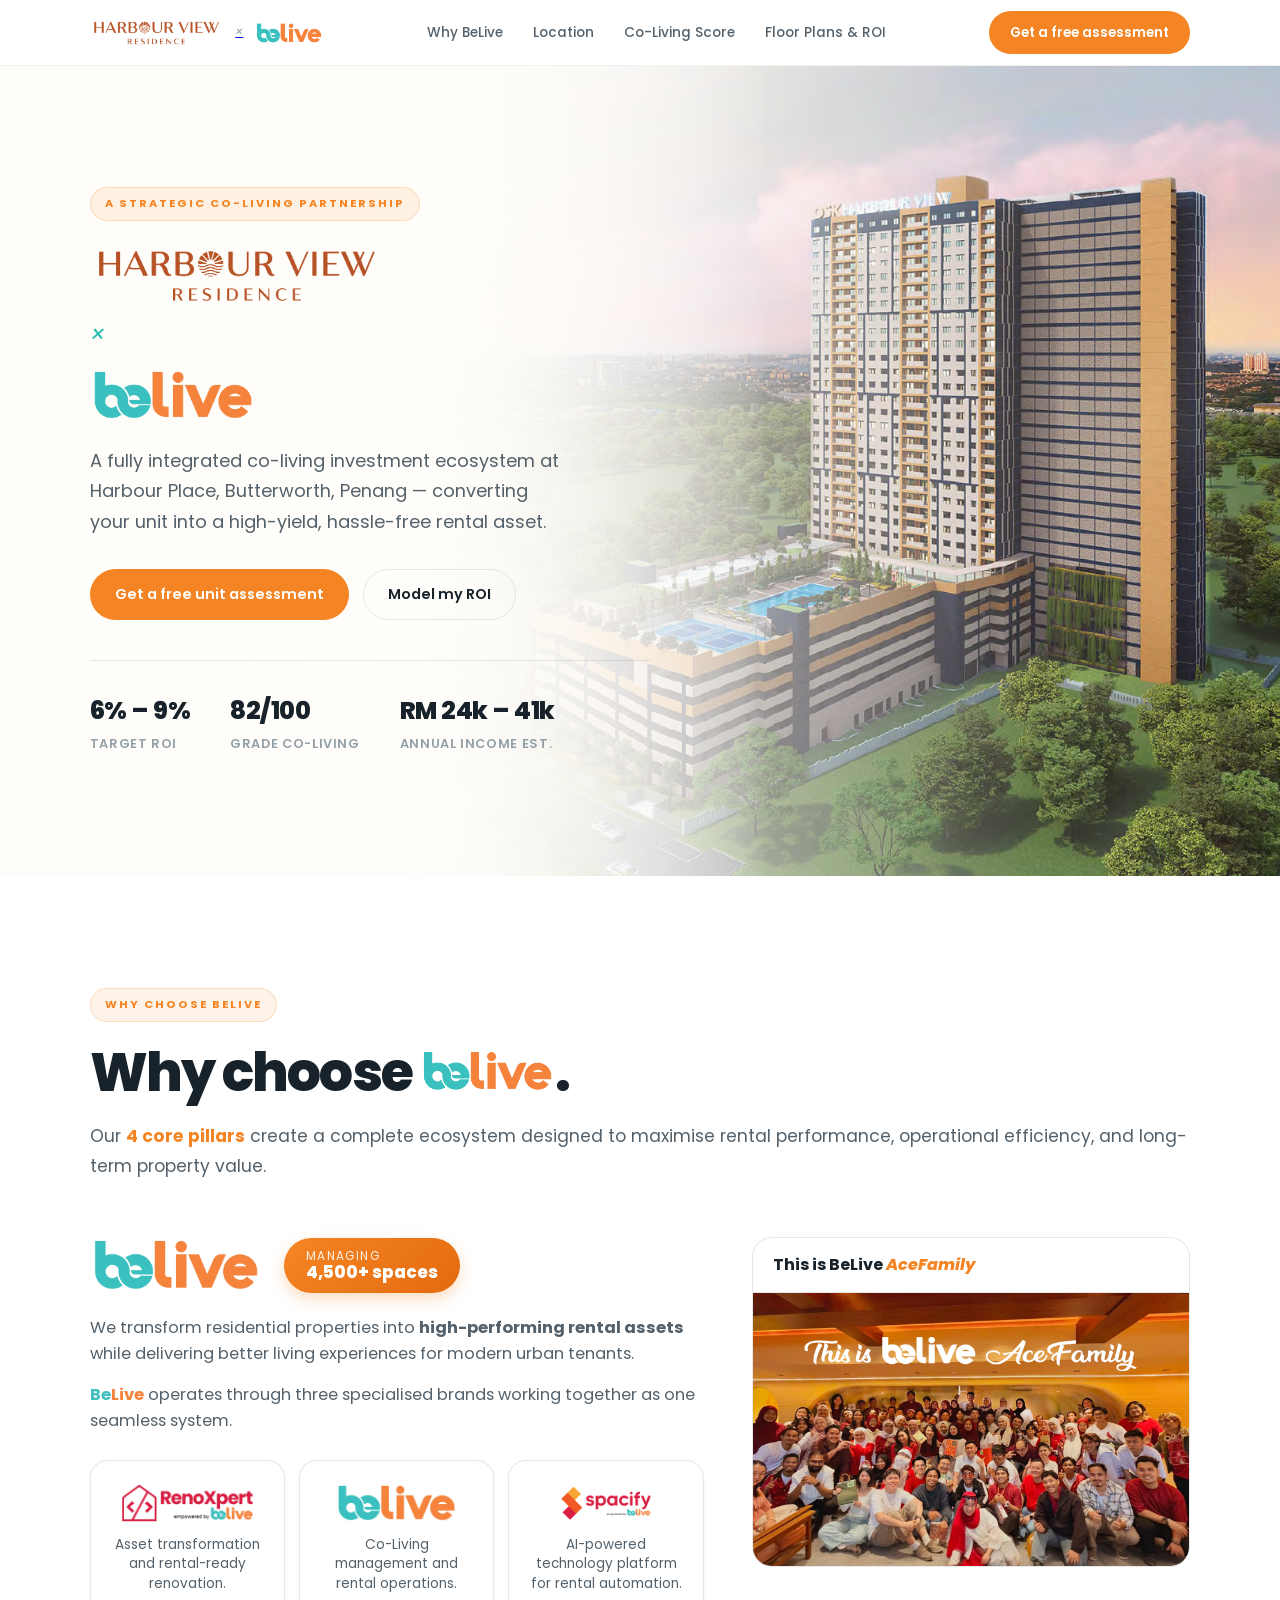
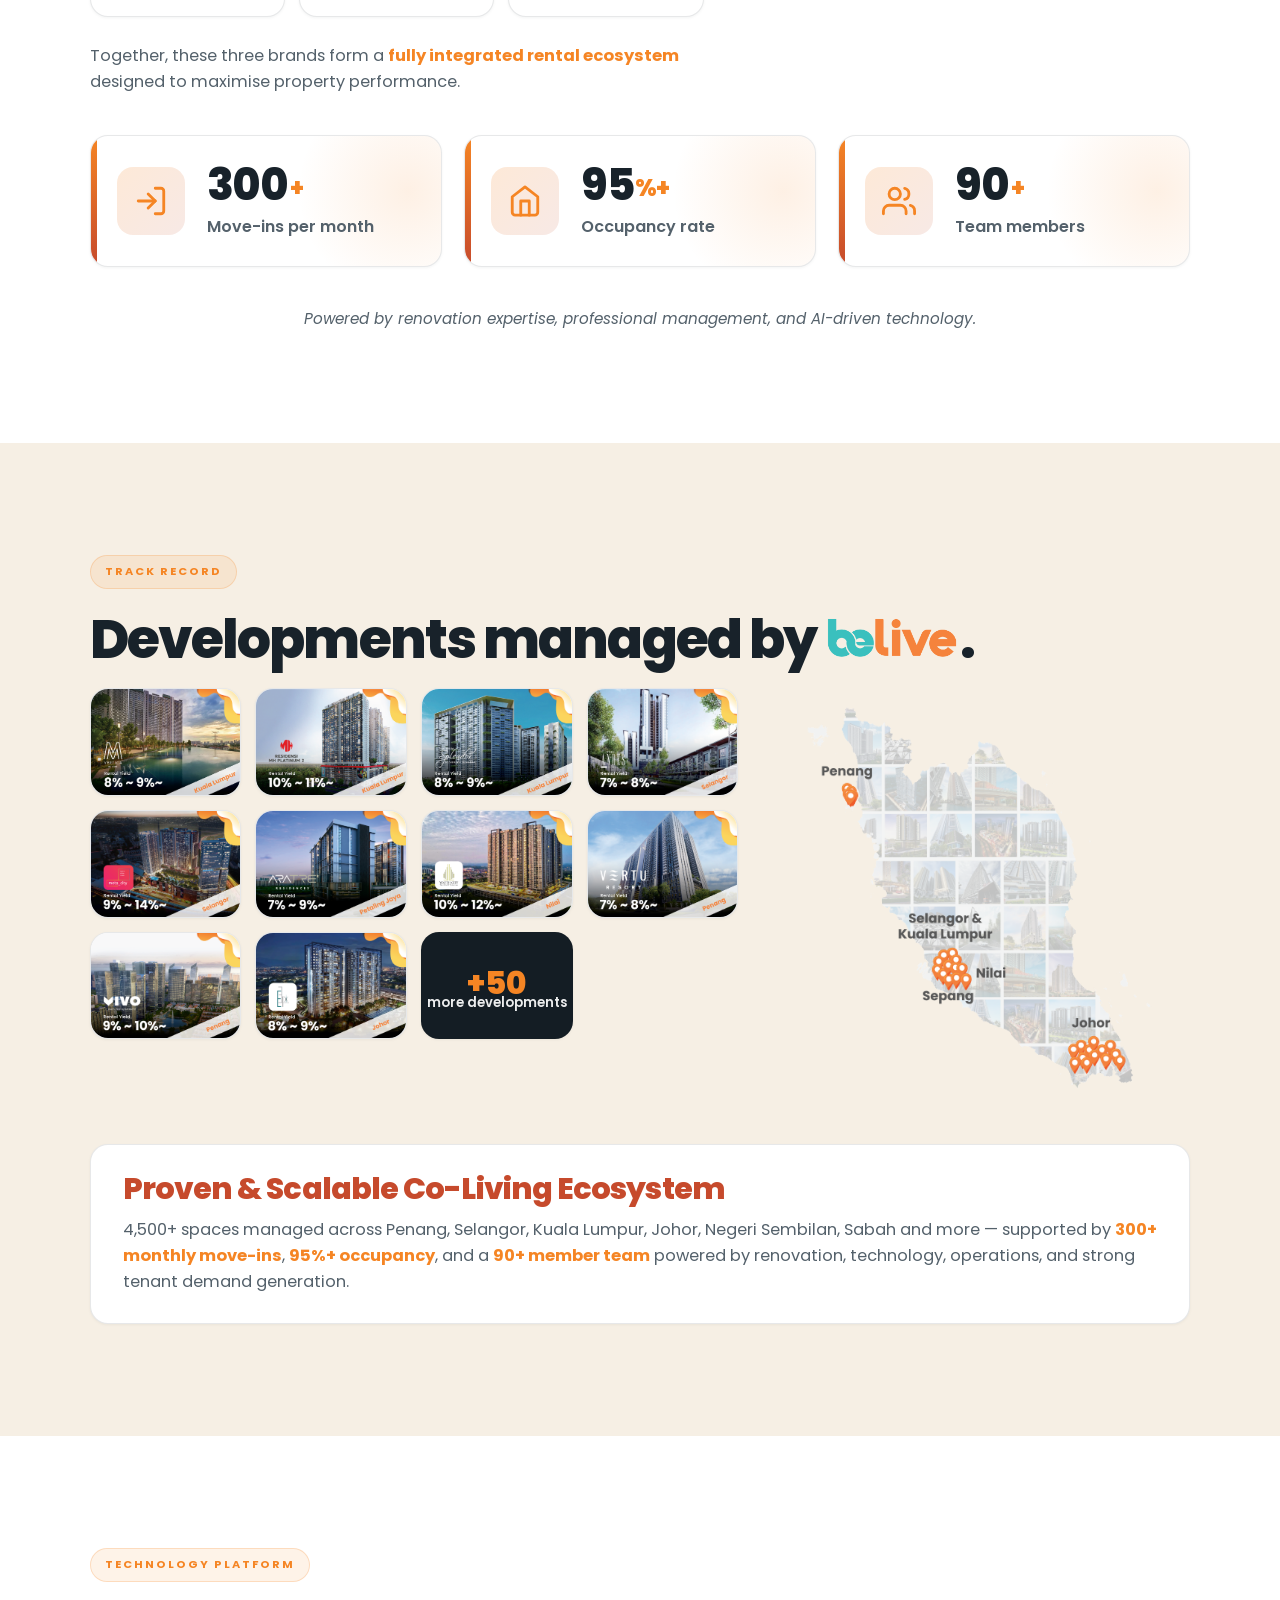
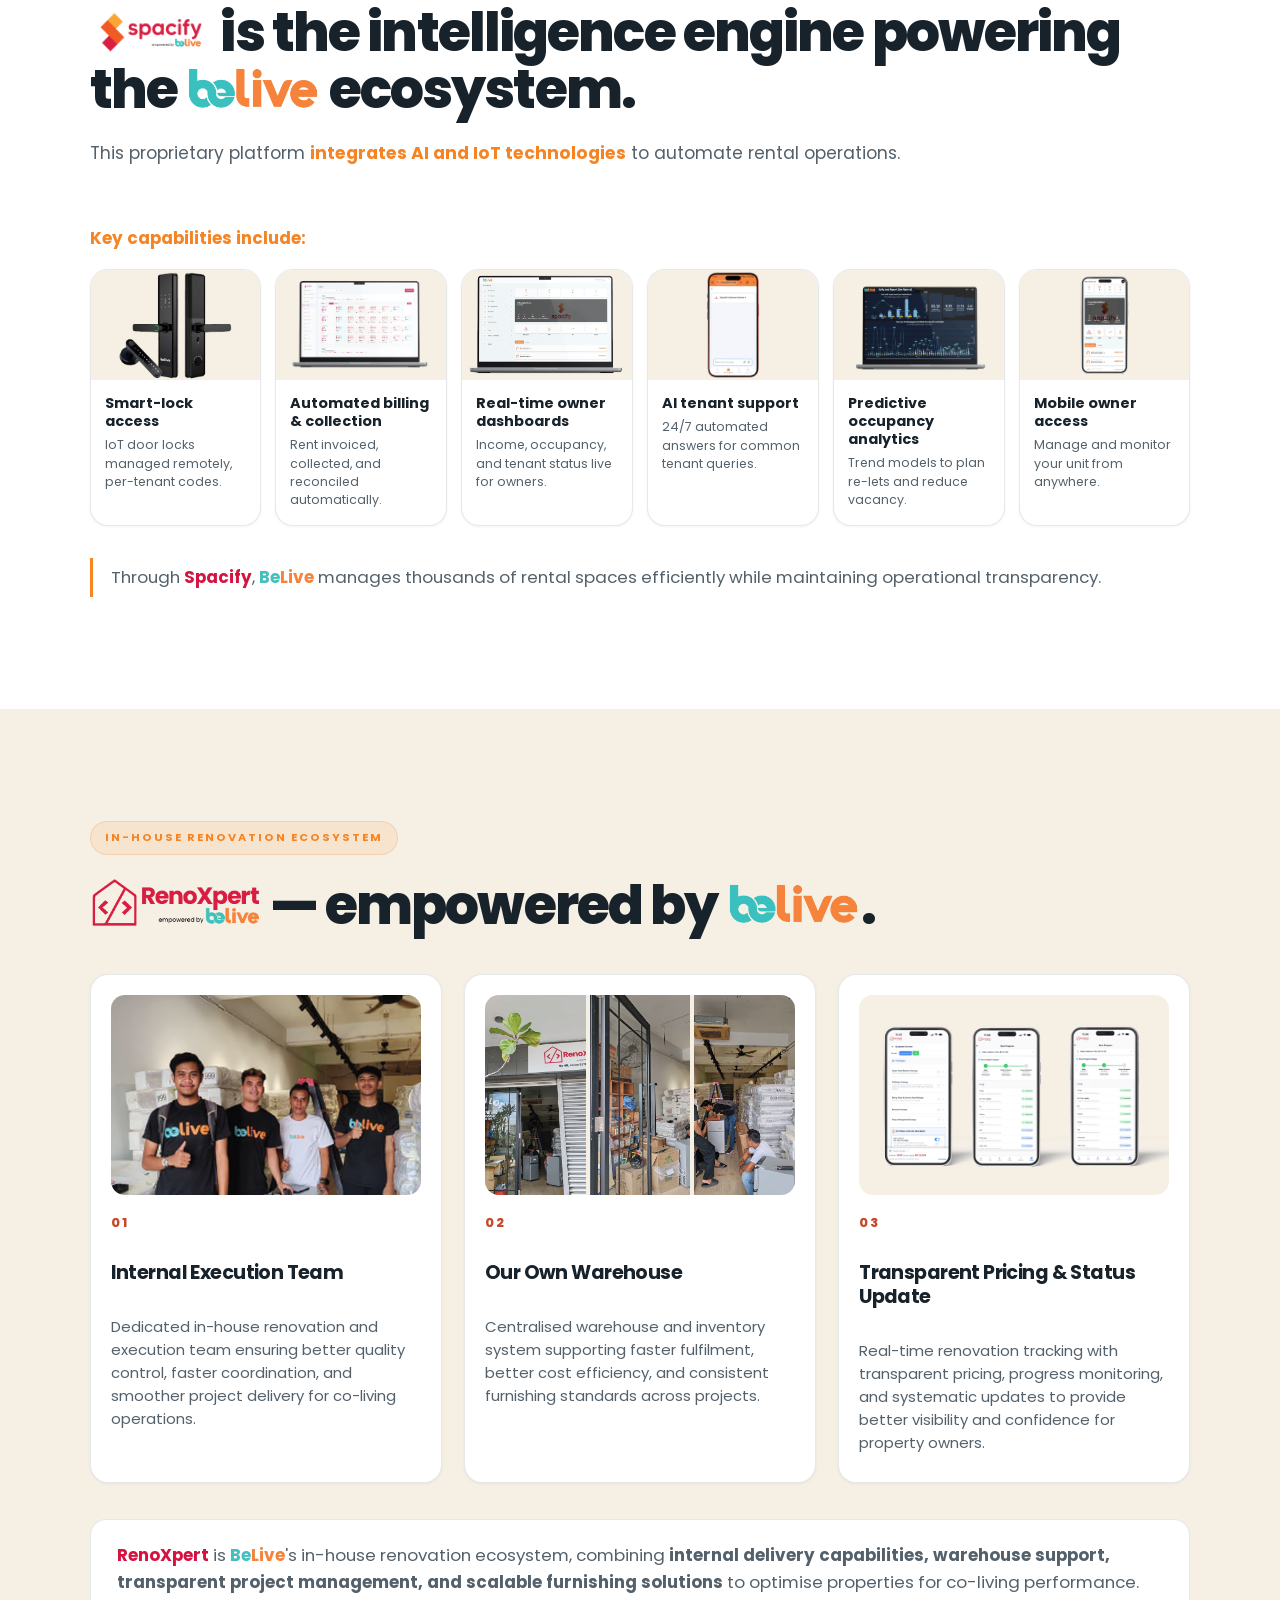
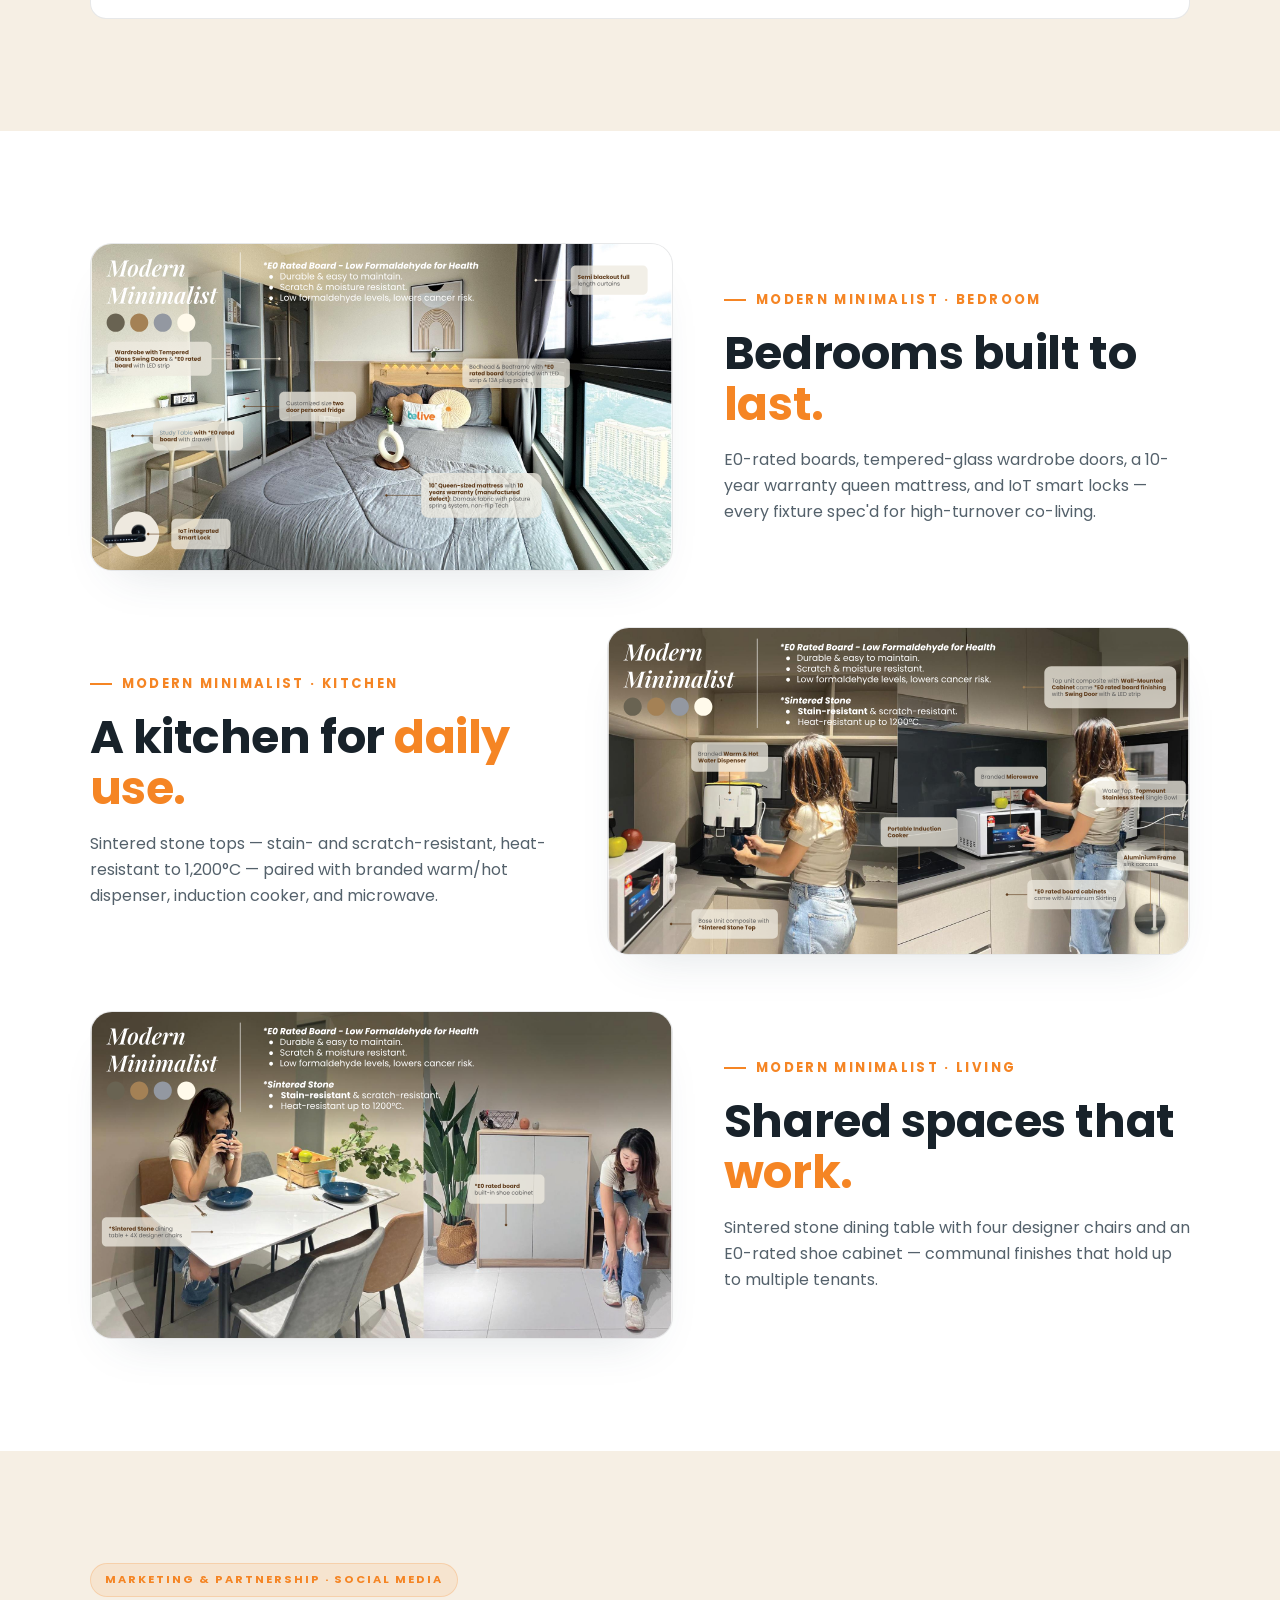
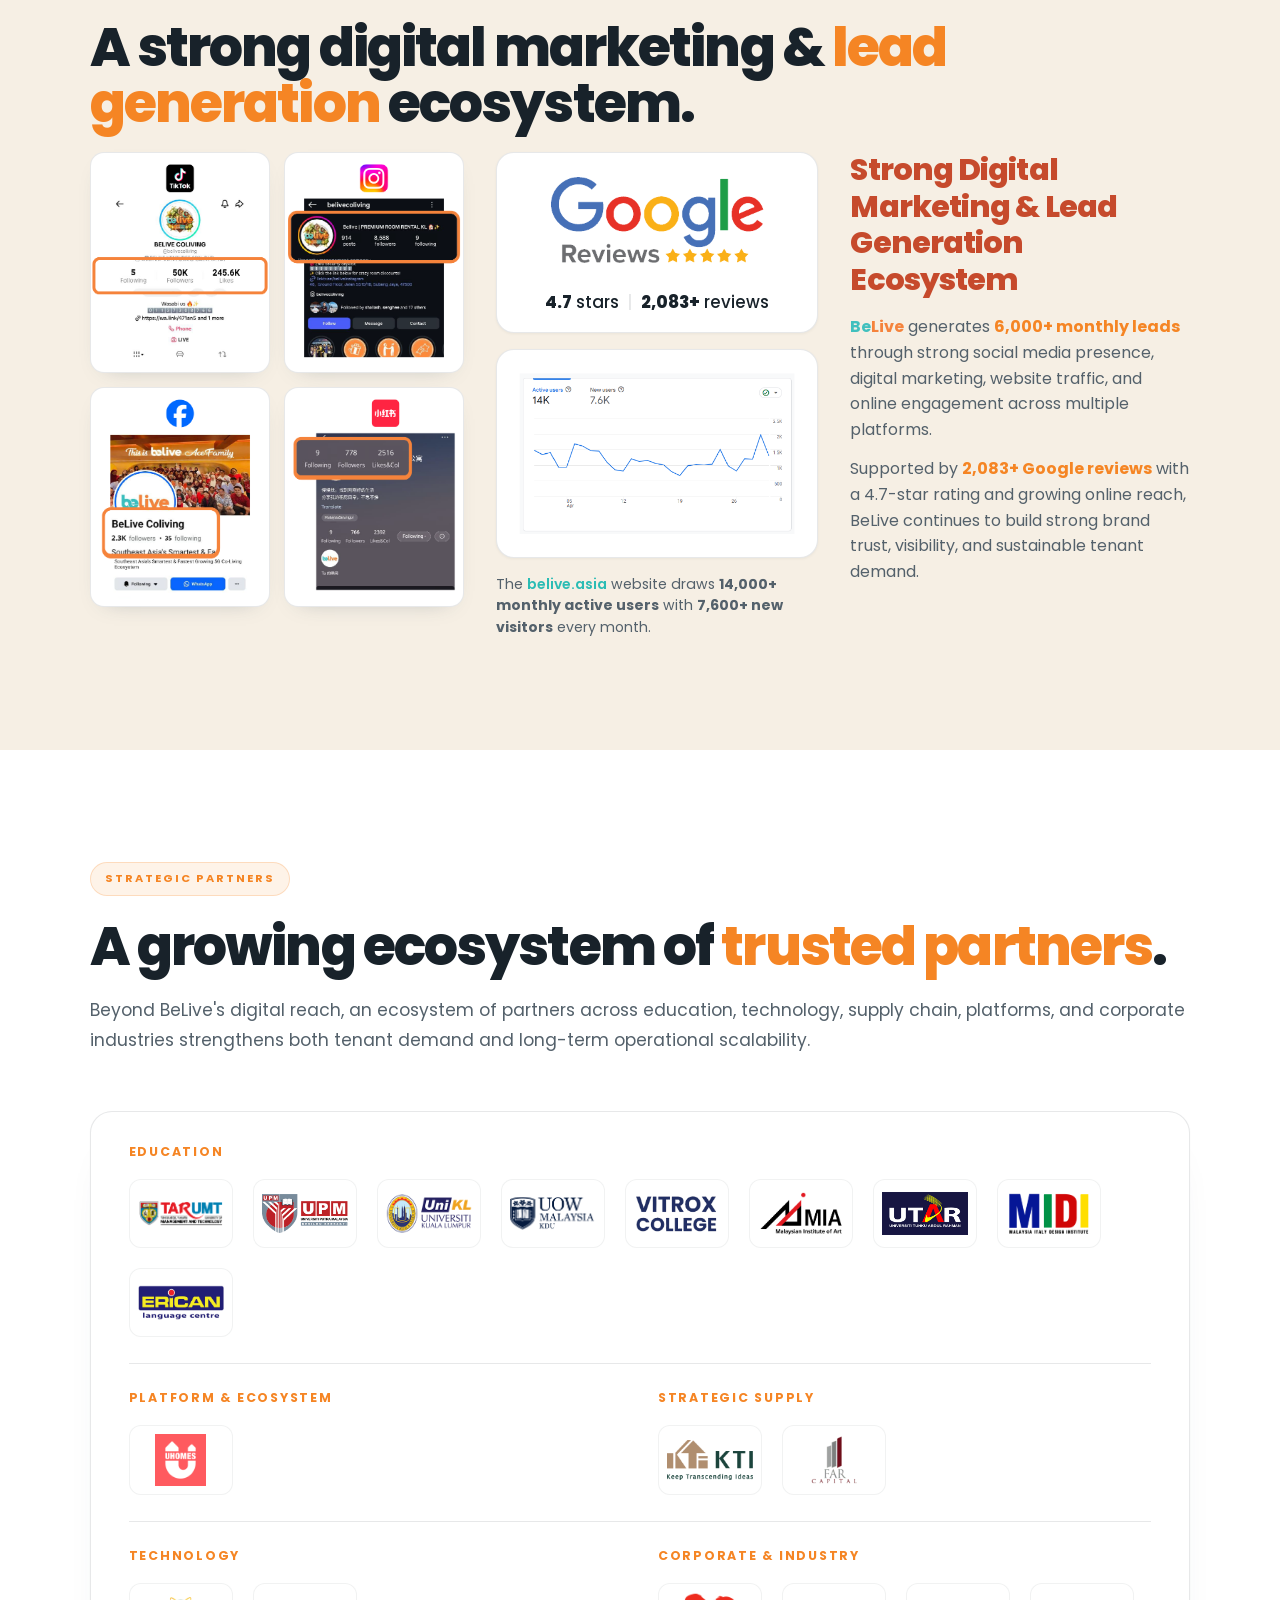
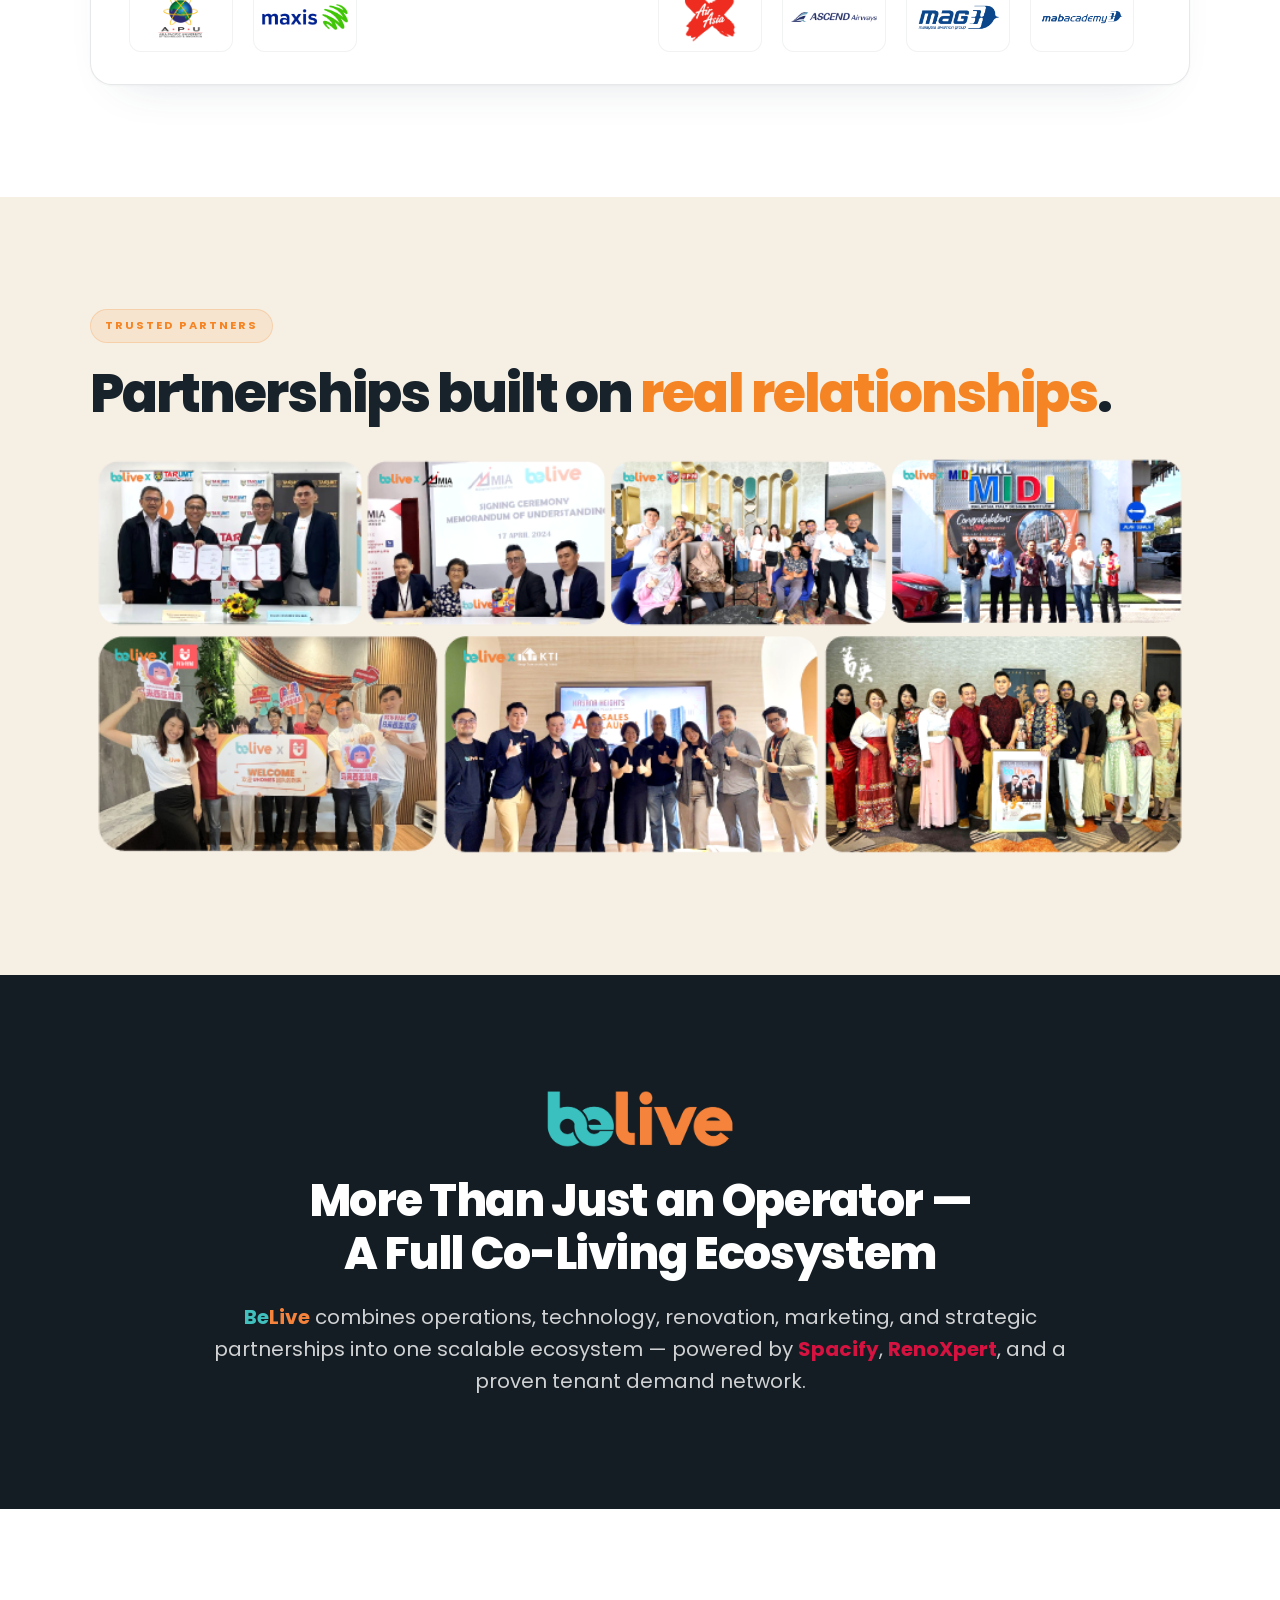
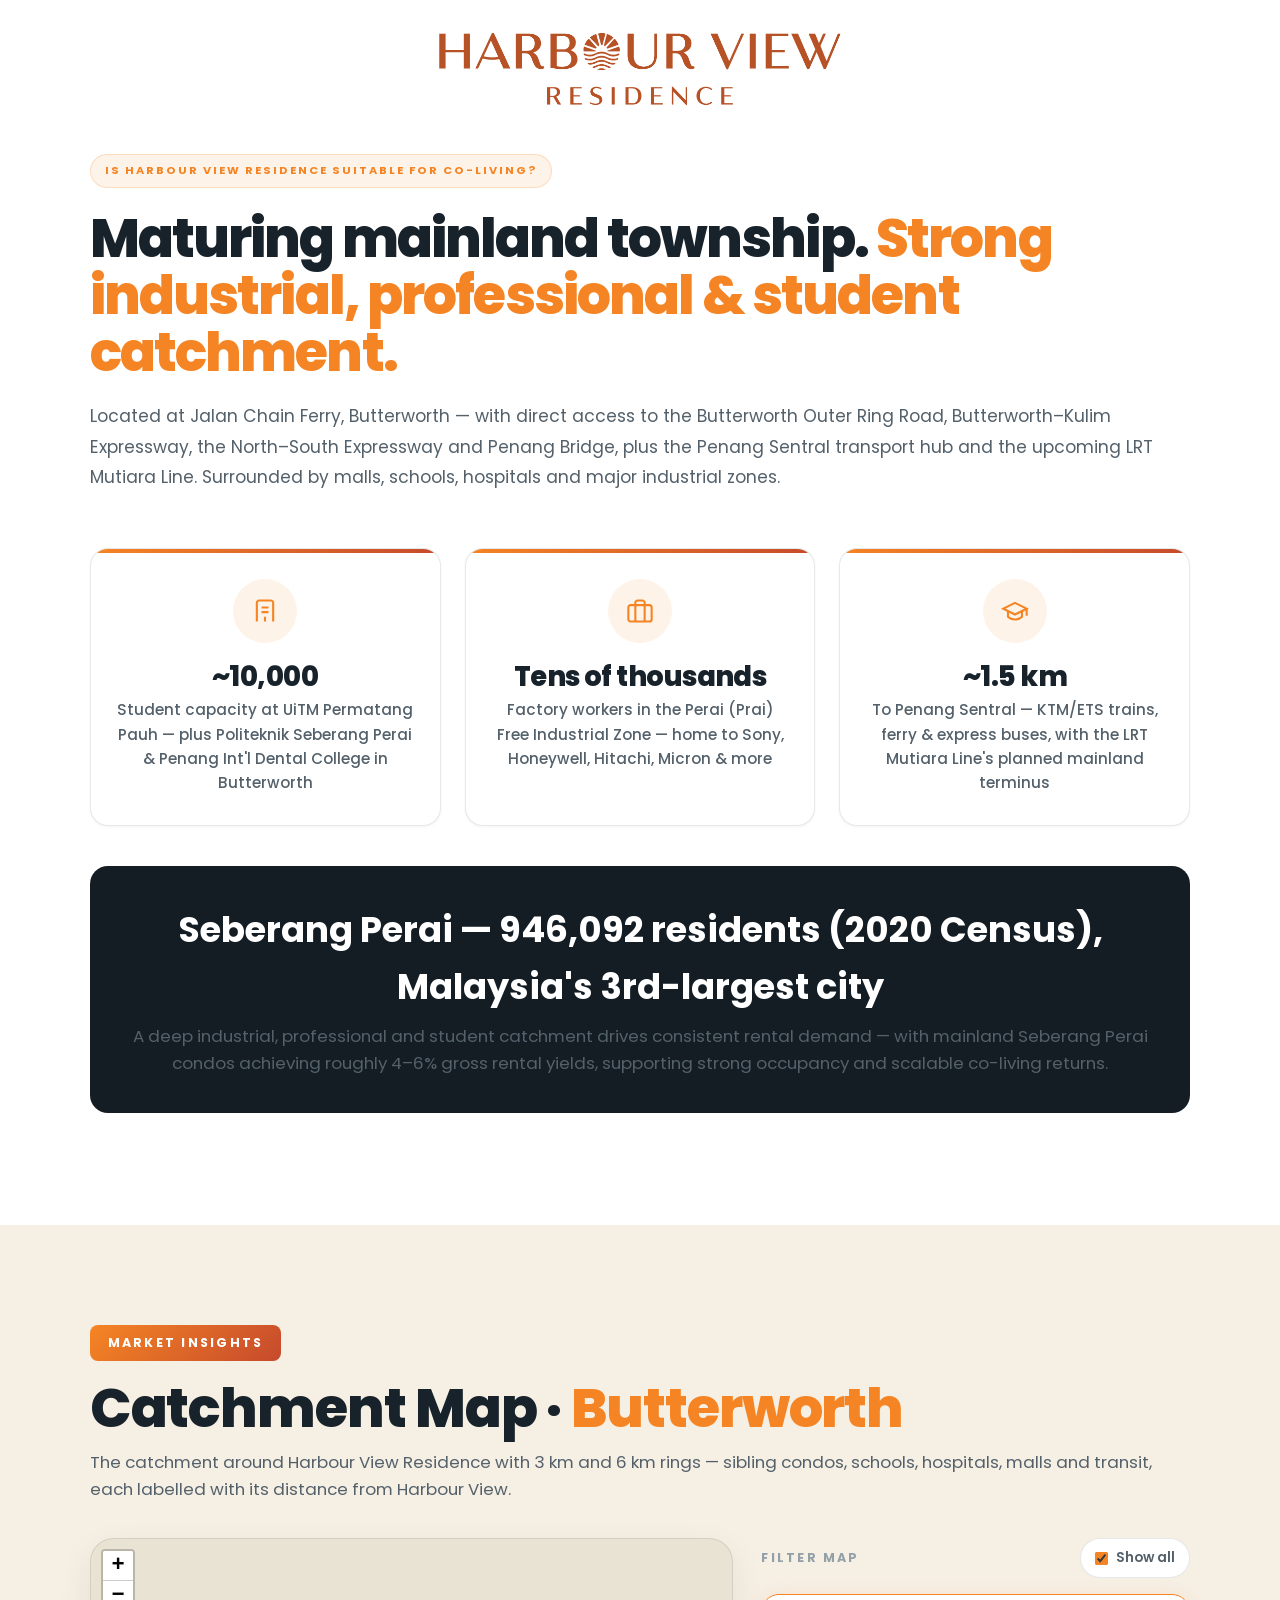
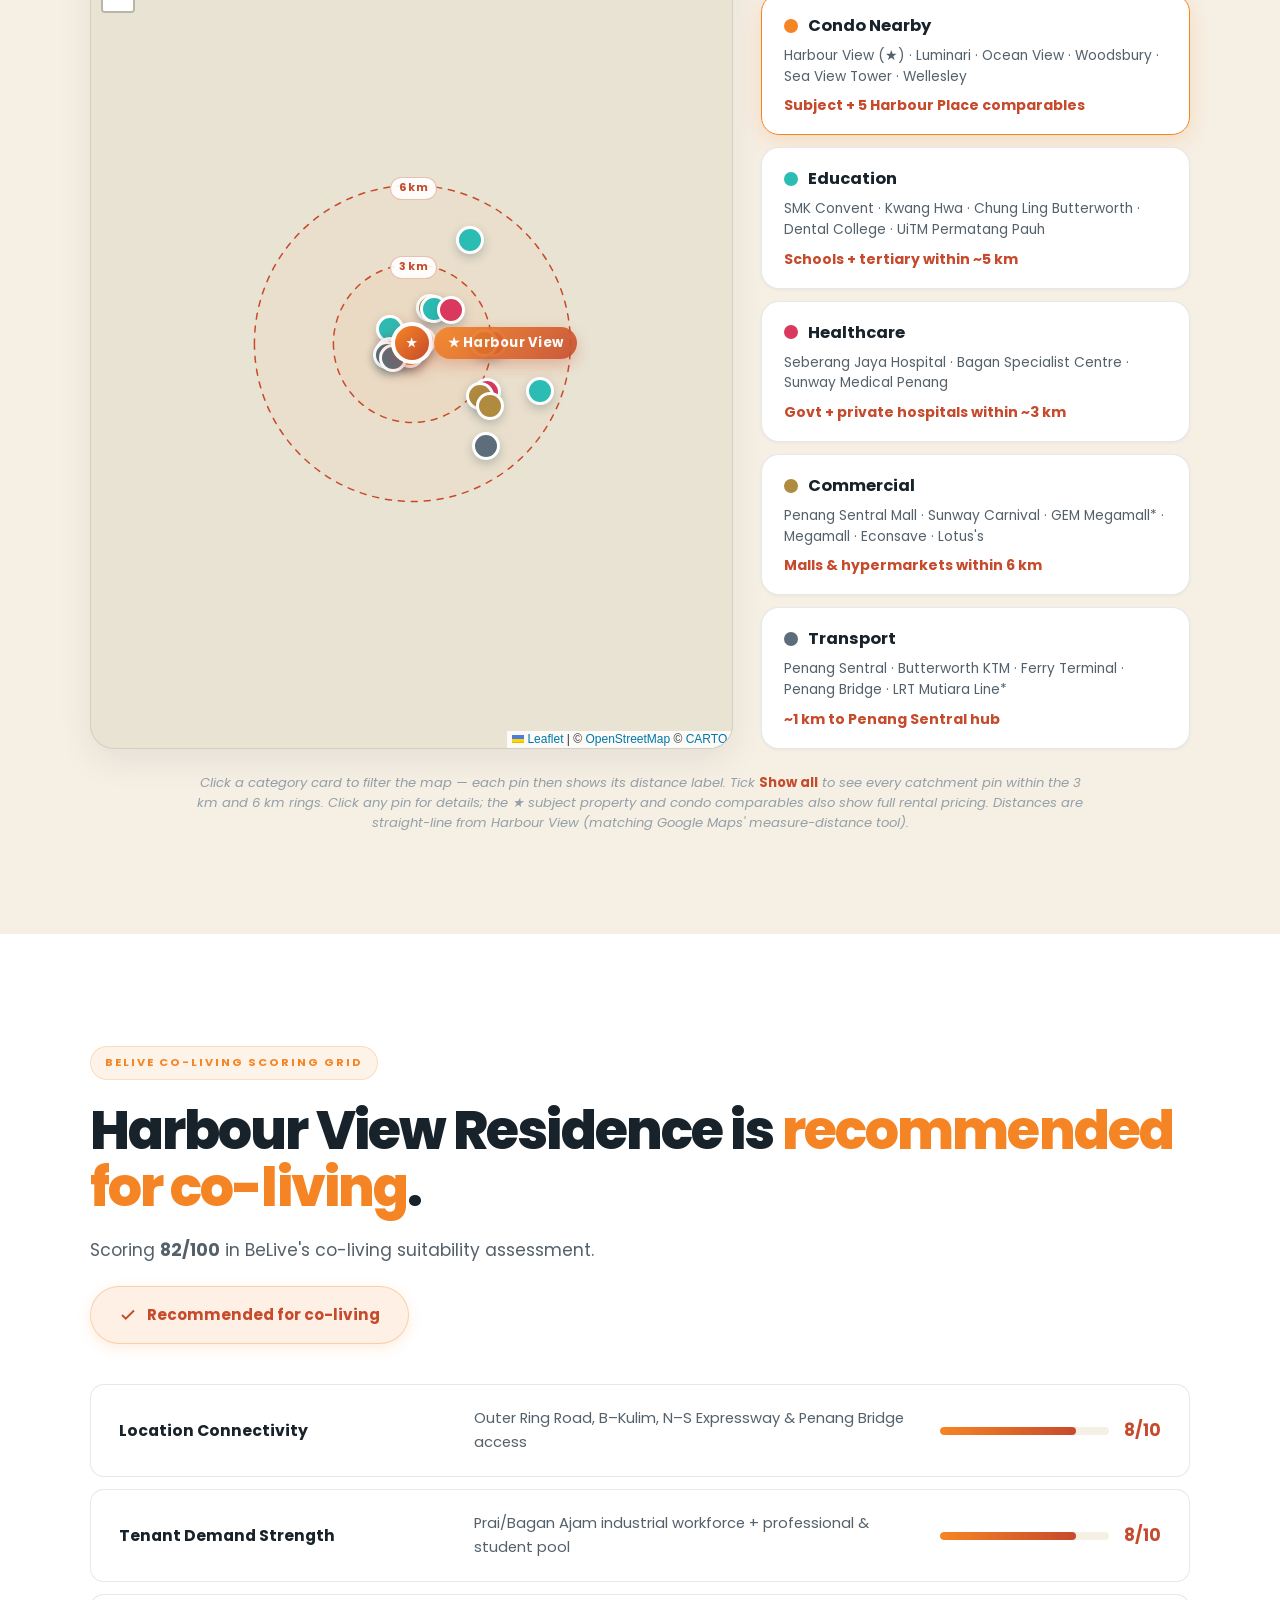
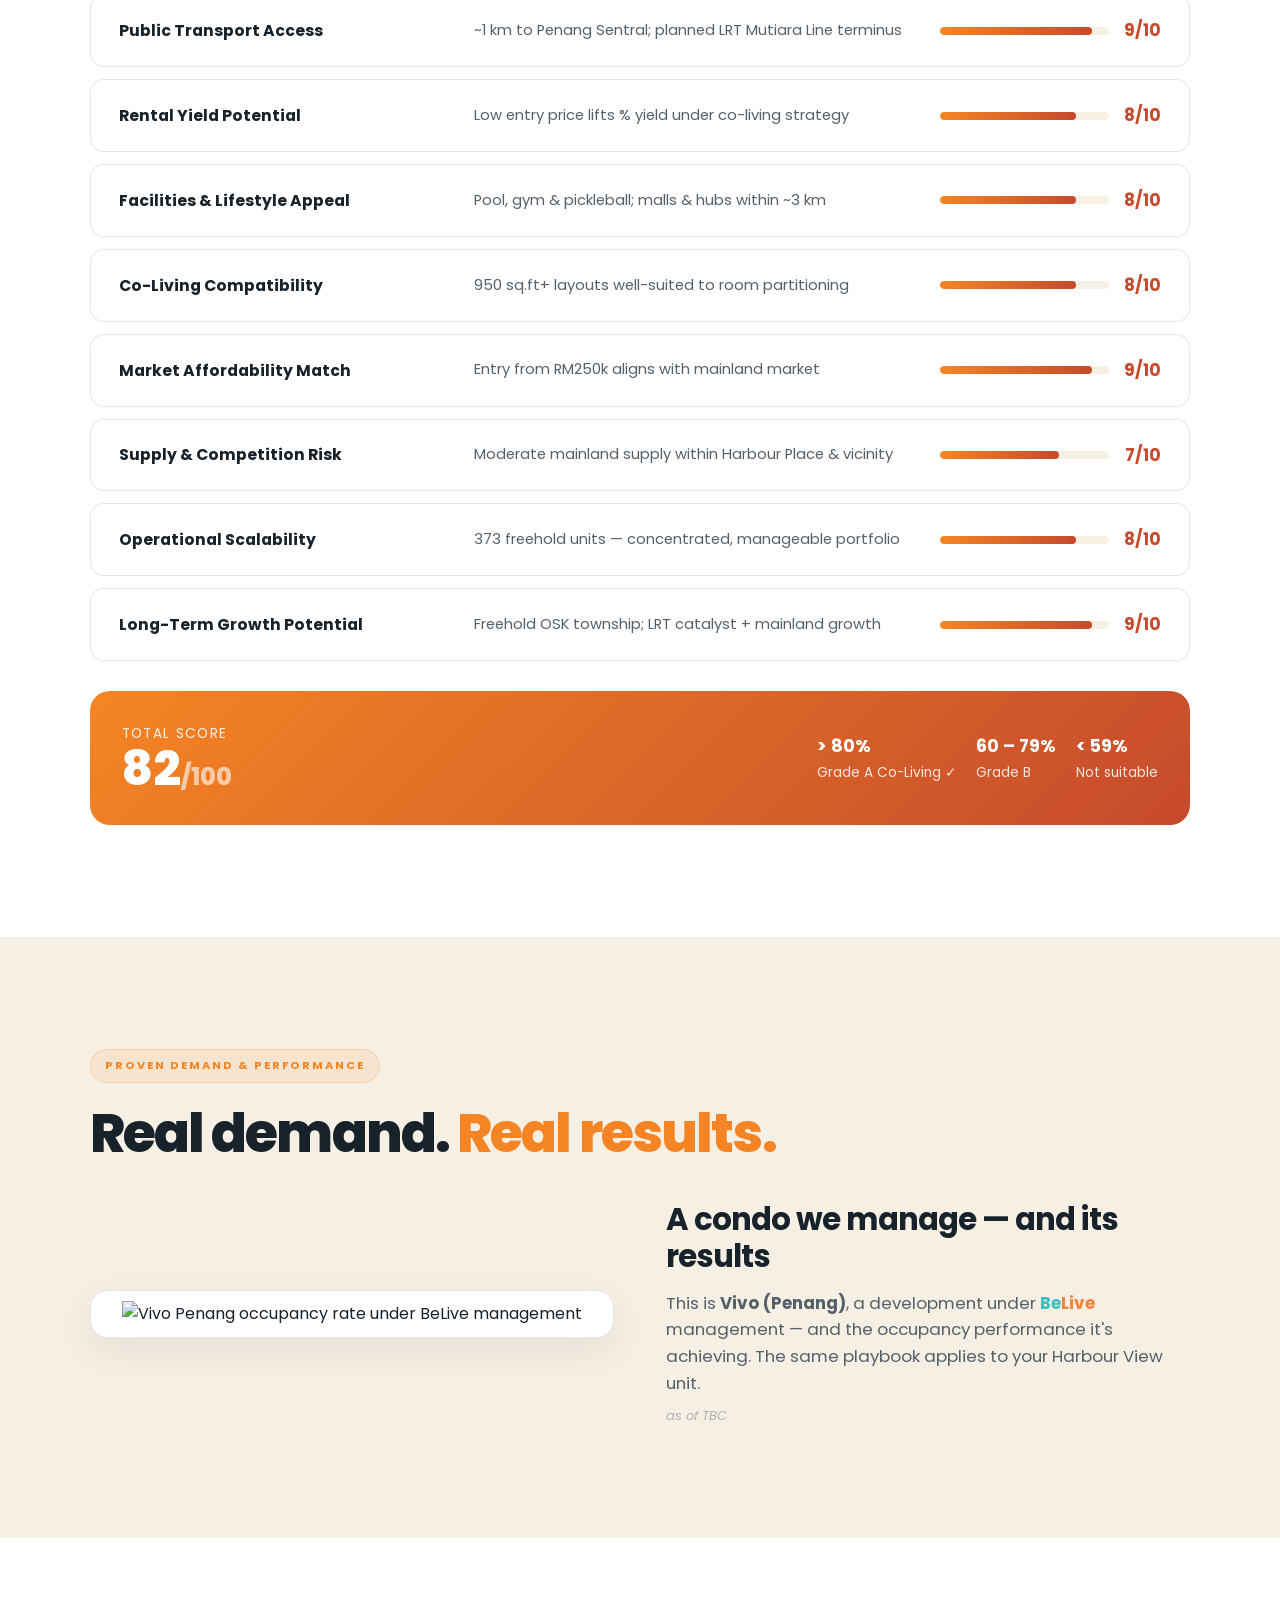
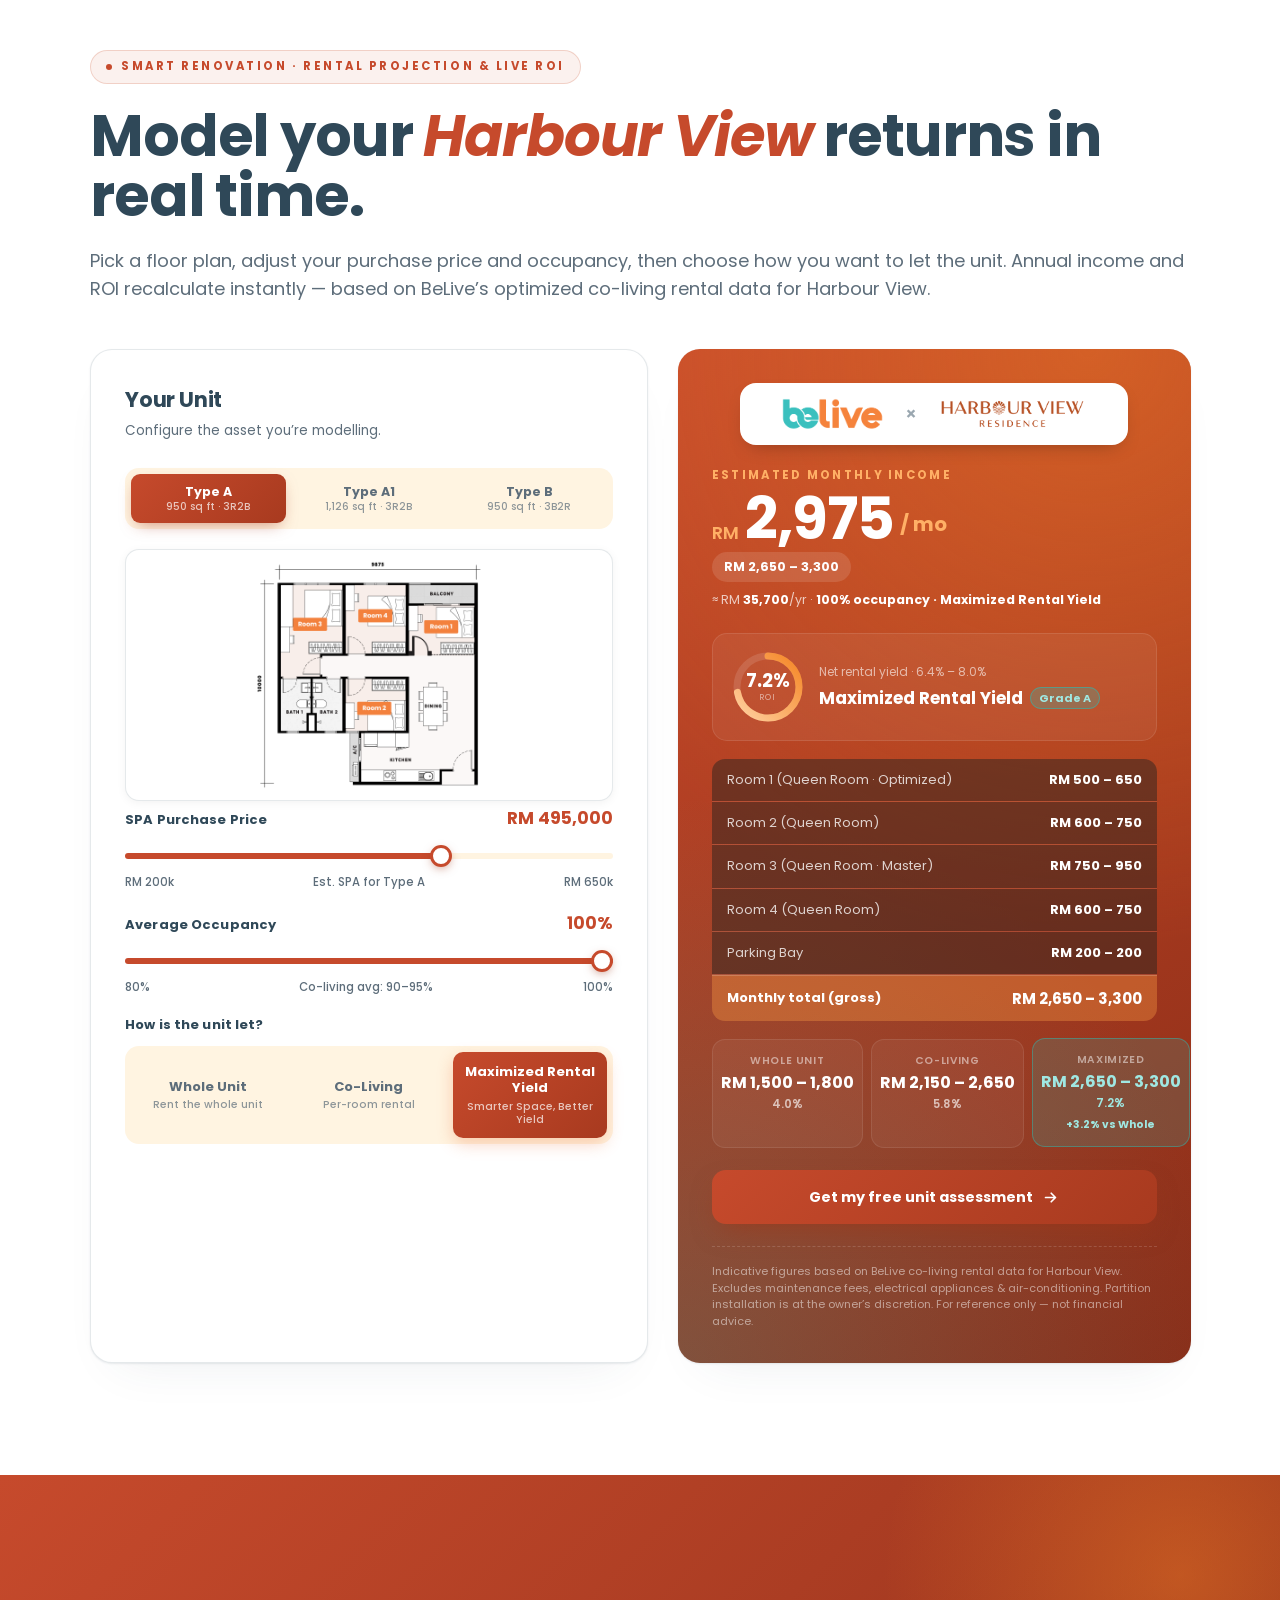
==== commit 4d20a00e: "Calculator: parking RM200, selling prices (A 495k, A1 544k, B 505k)" ====
--- a/index.html
+++ b/index.html
@@ -1170,6 +1170,6 @@
 
 <script src="/vendor/leaflet/leaflet.js"></script>
 <script src="/js/condo-data.js?v=20260619" defer></script>
-<script src="/js/main.js?v=20260622g" defer></script>
+<script src="/js/main.js?v=20260622h" defer></script>
 </body>
 </html>
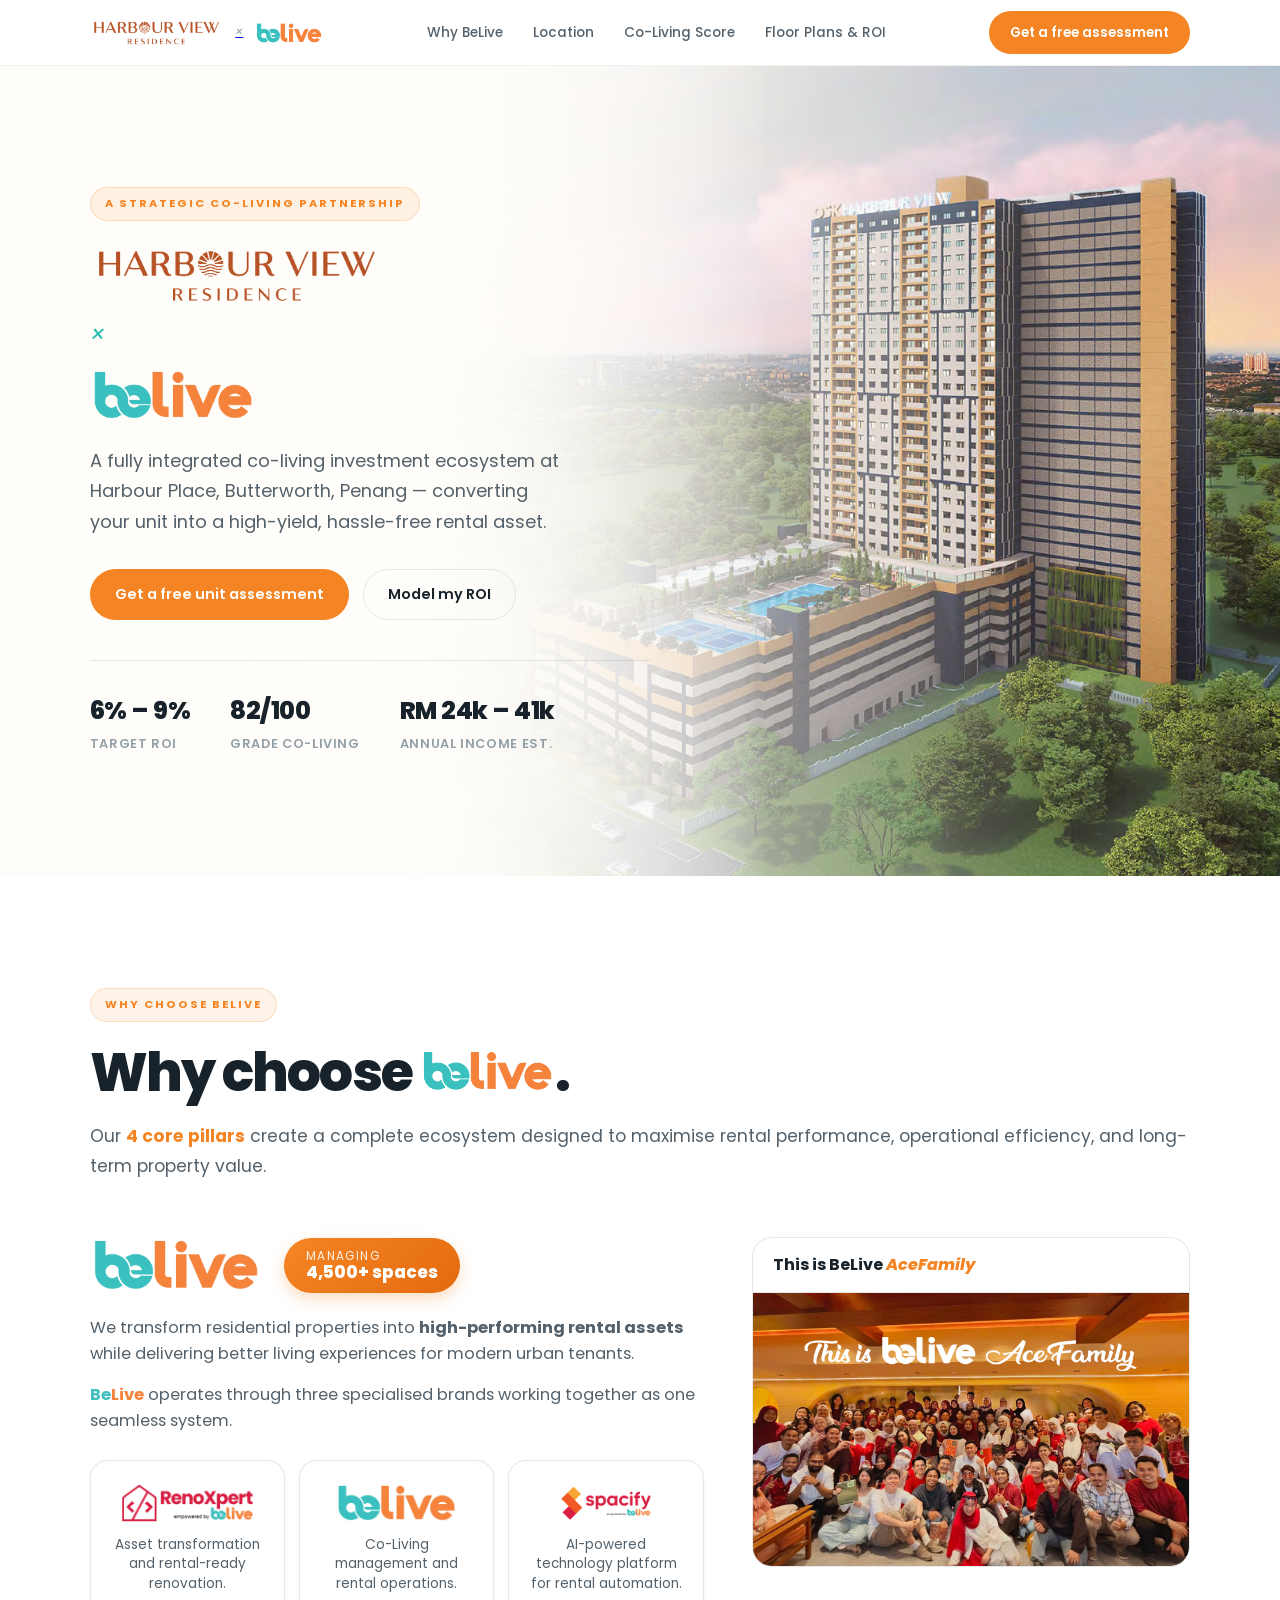
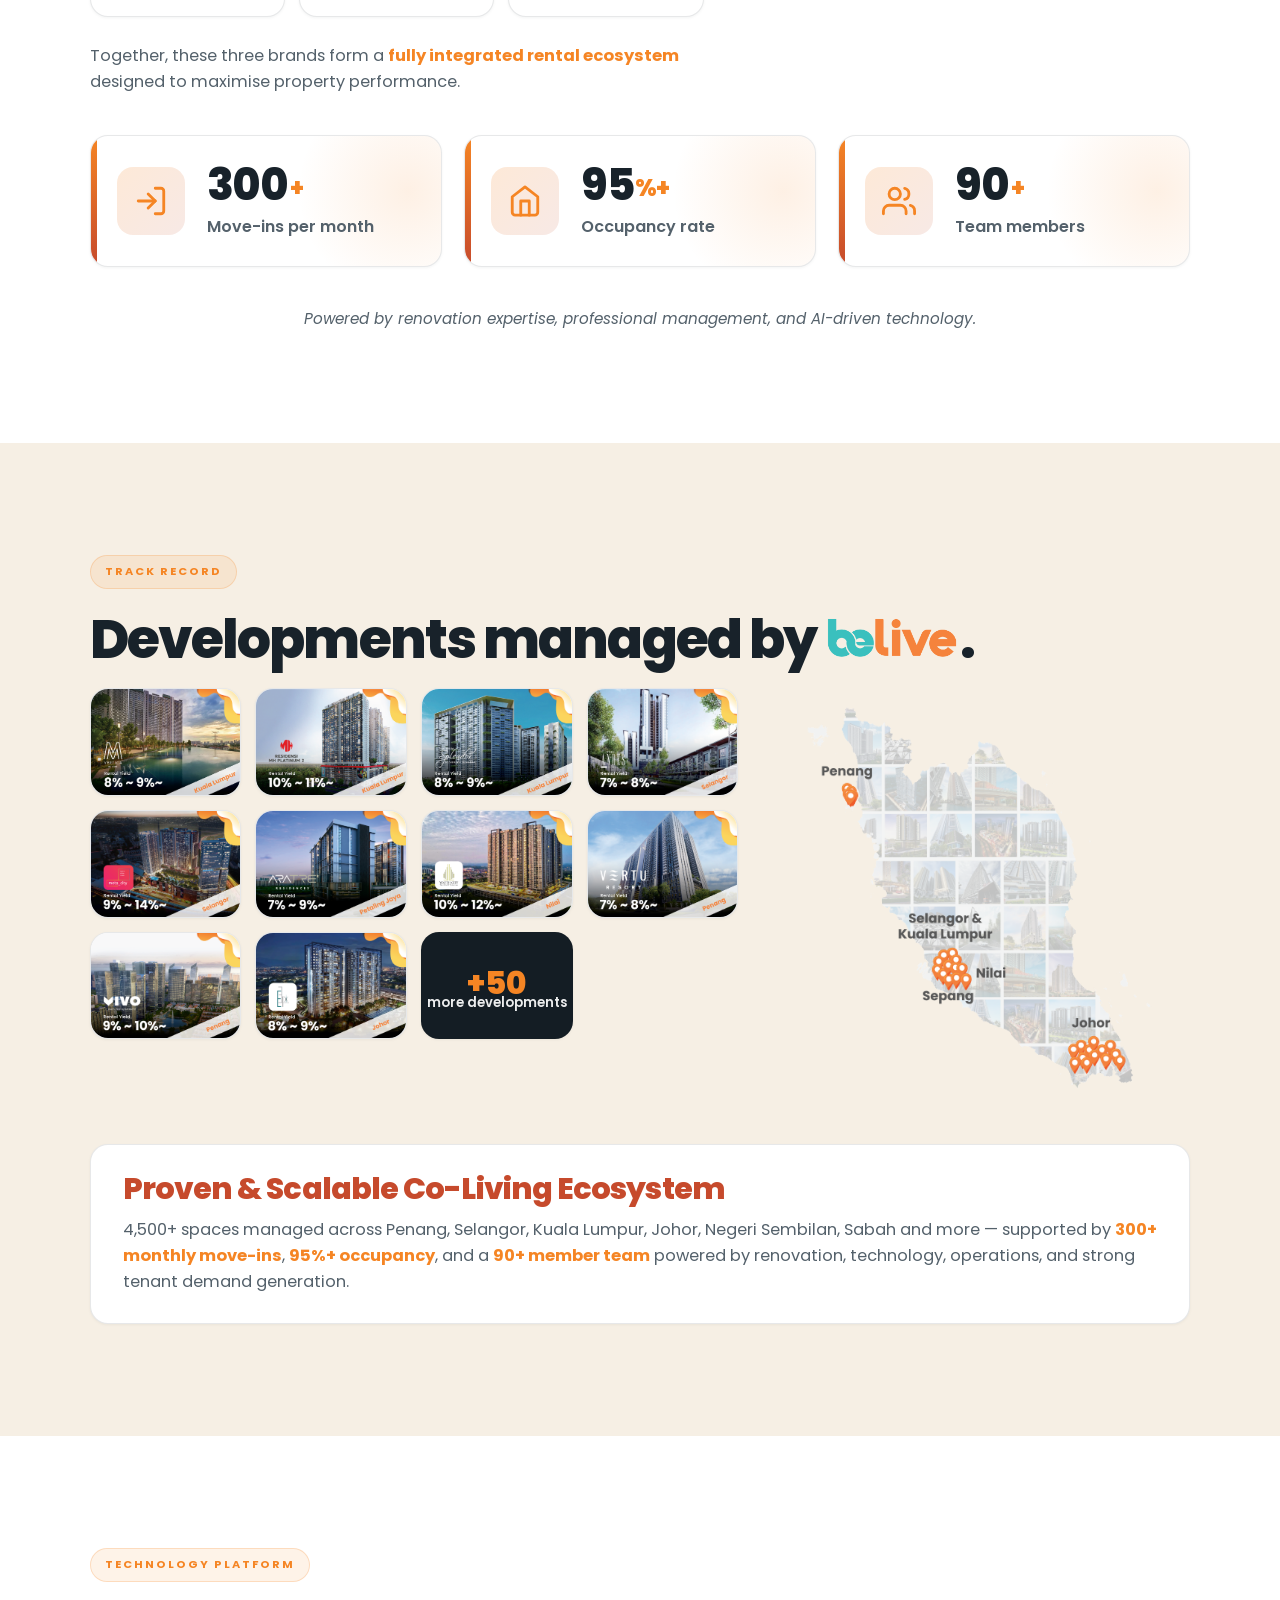
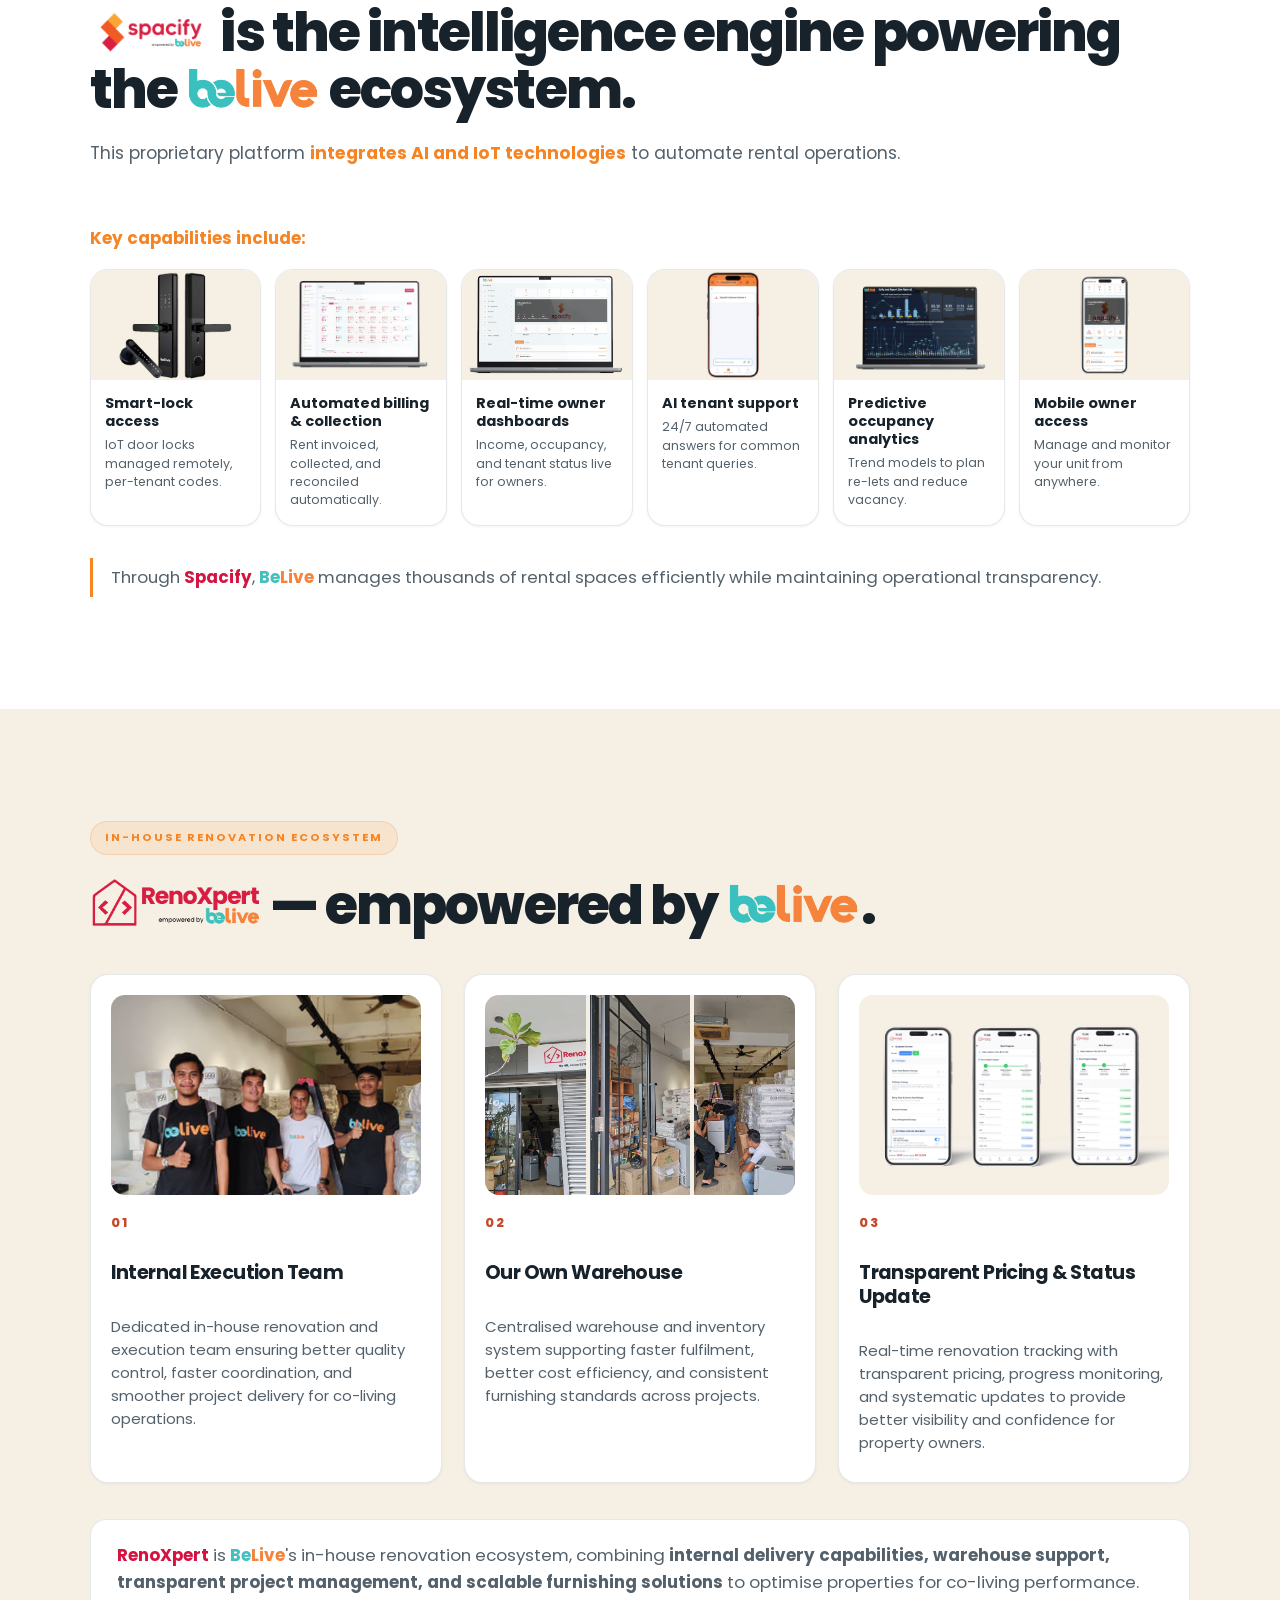
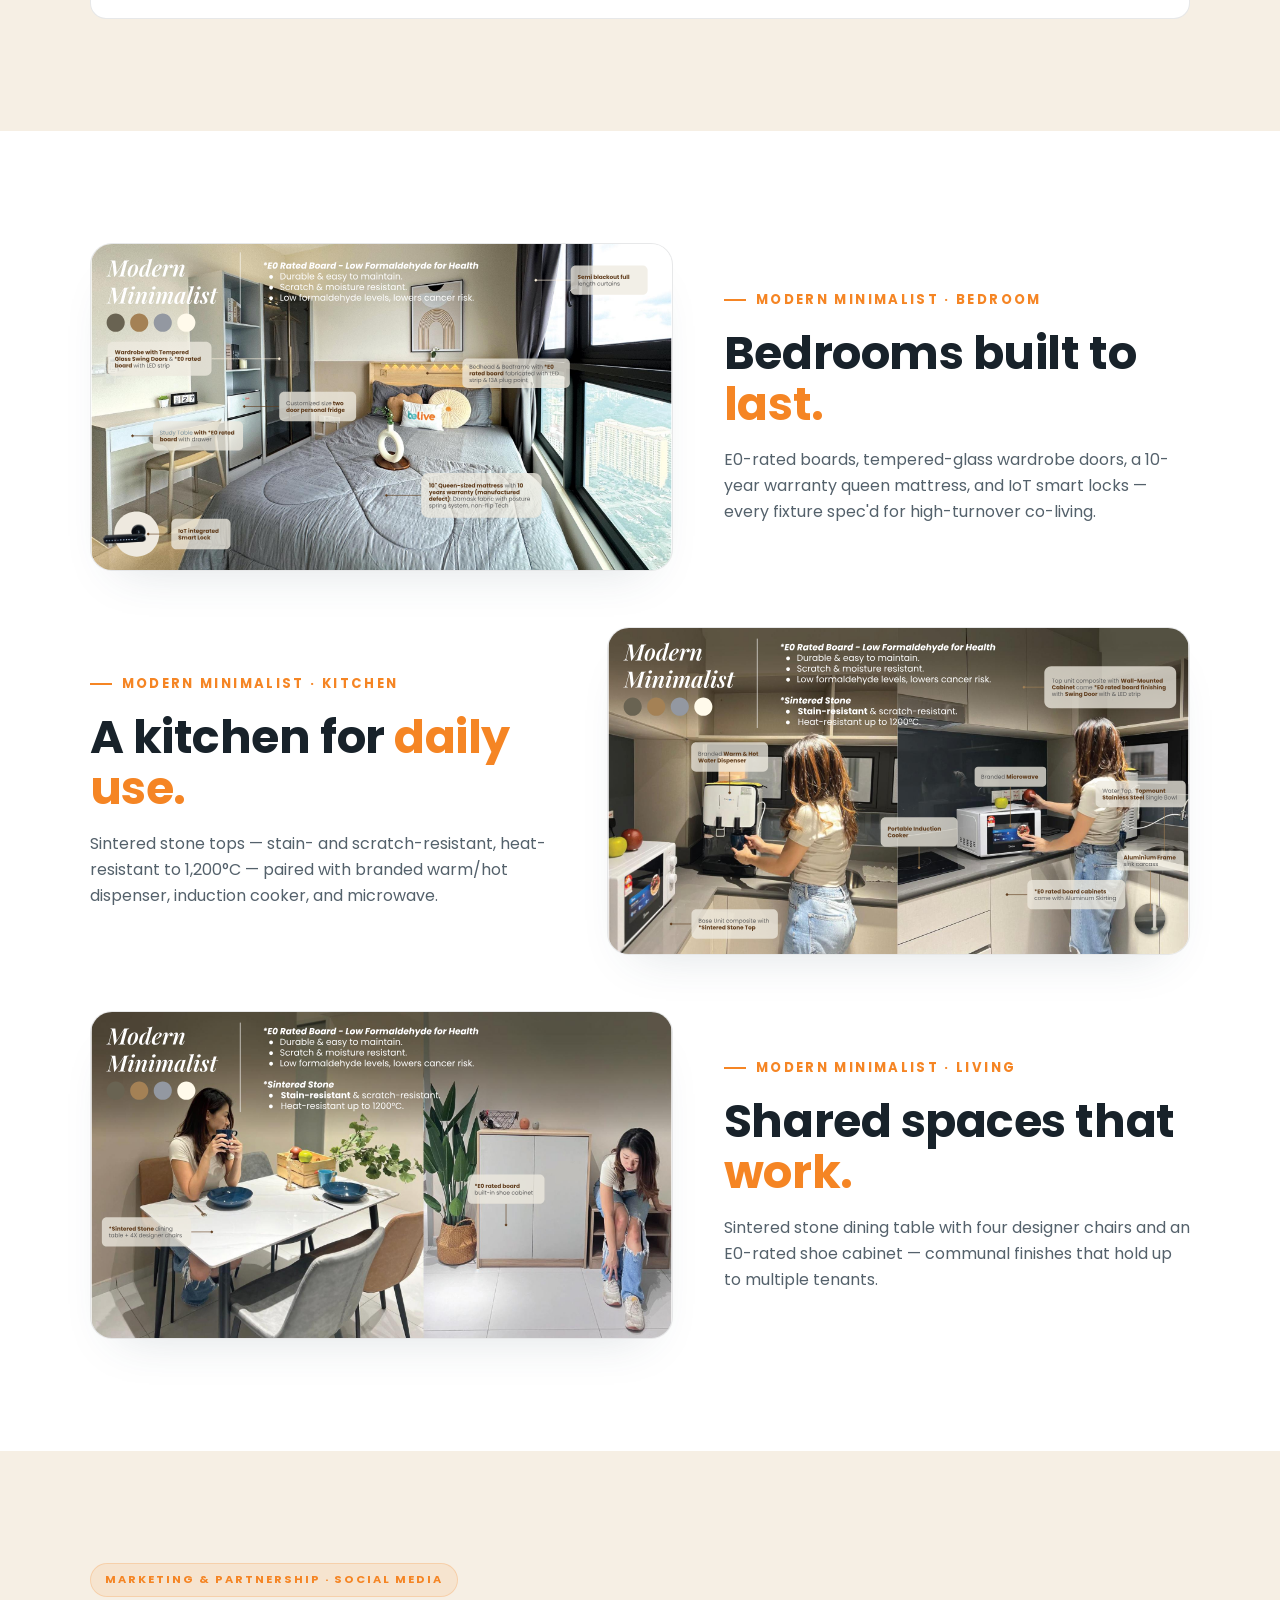
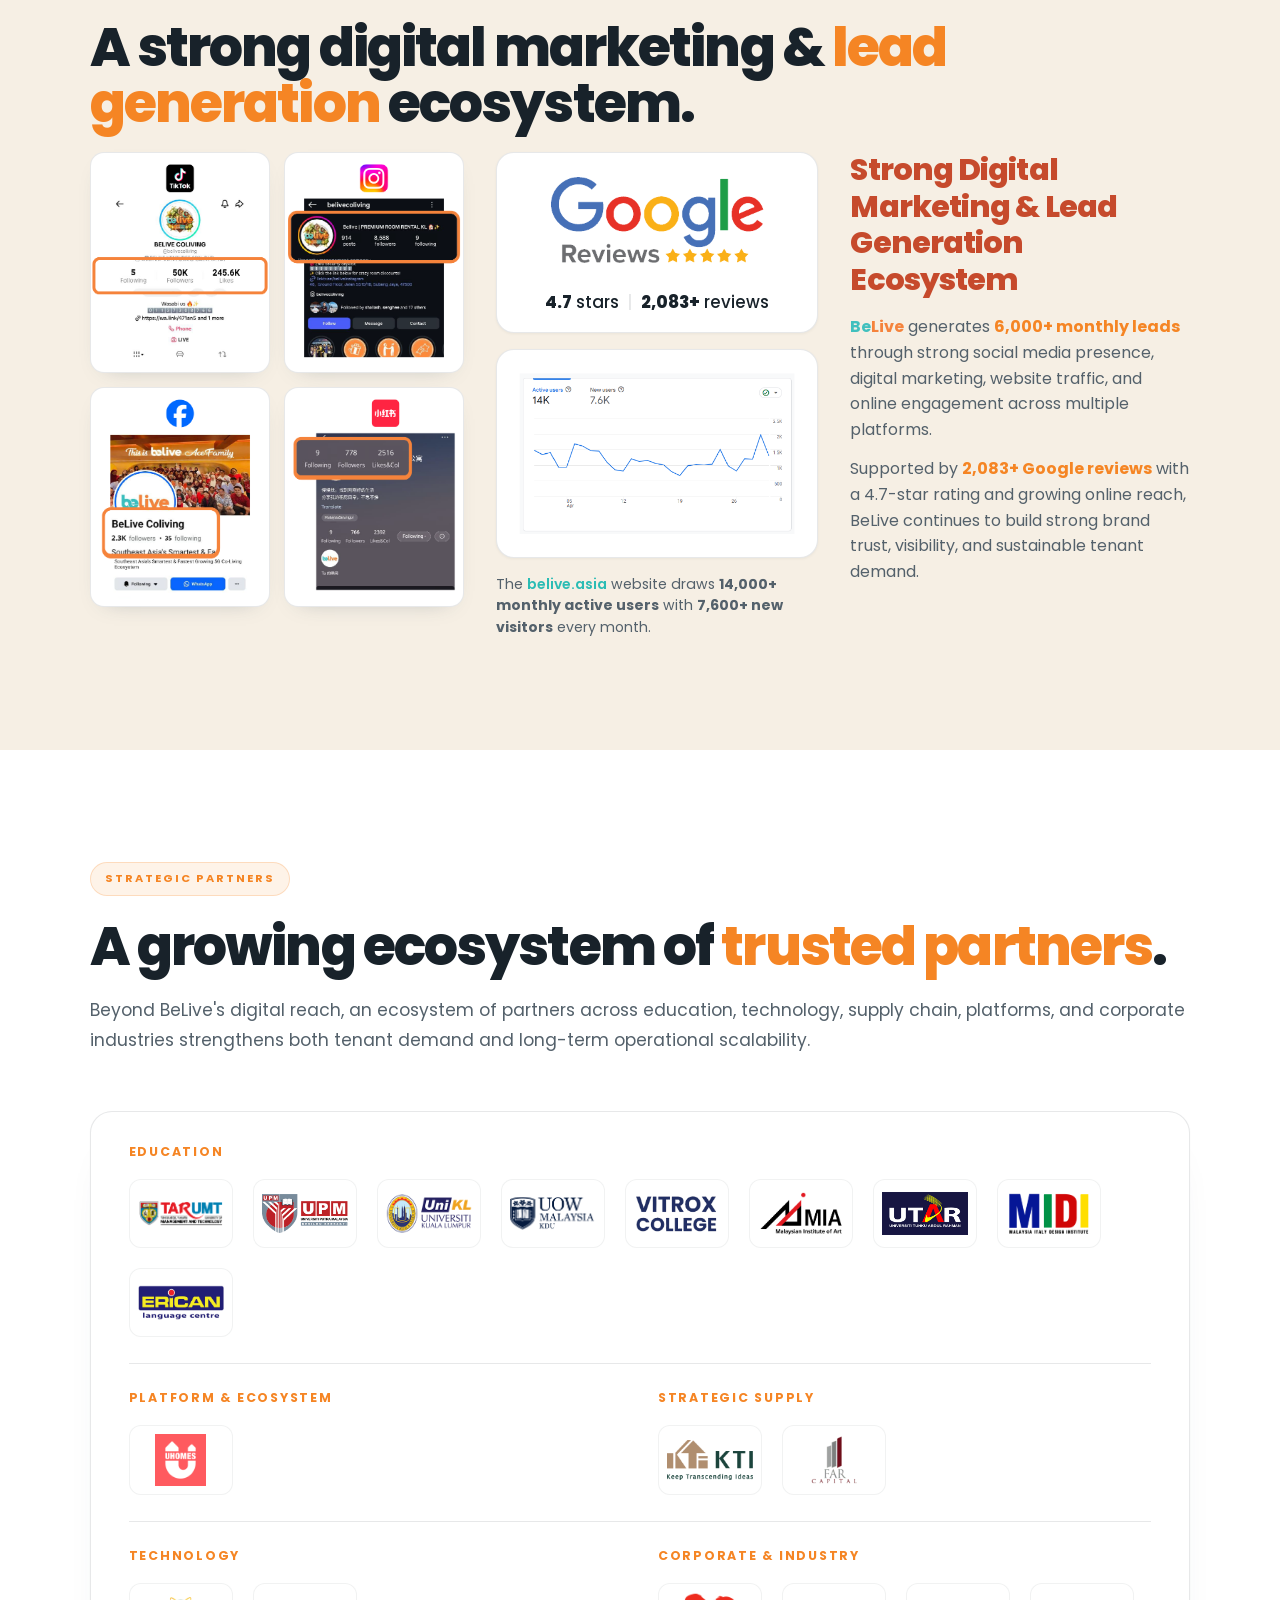
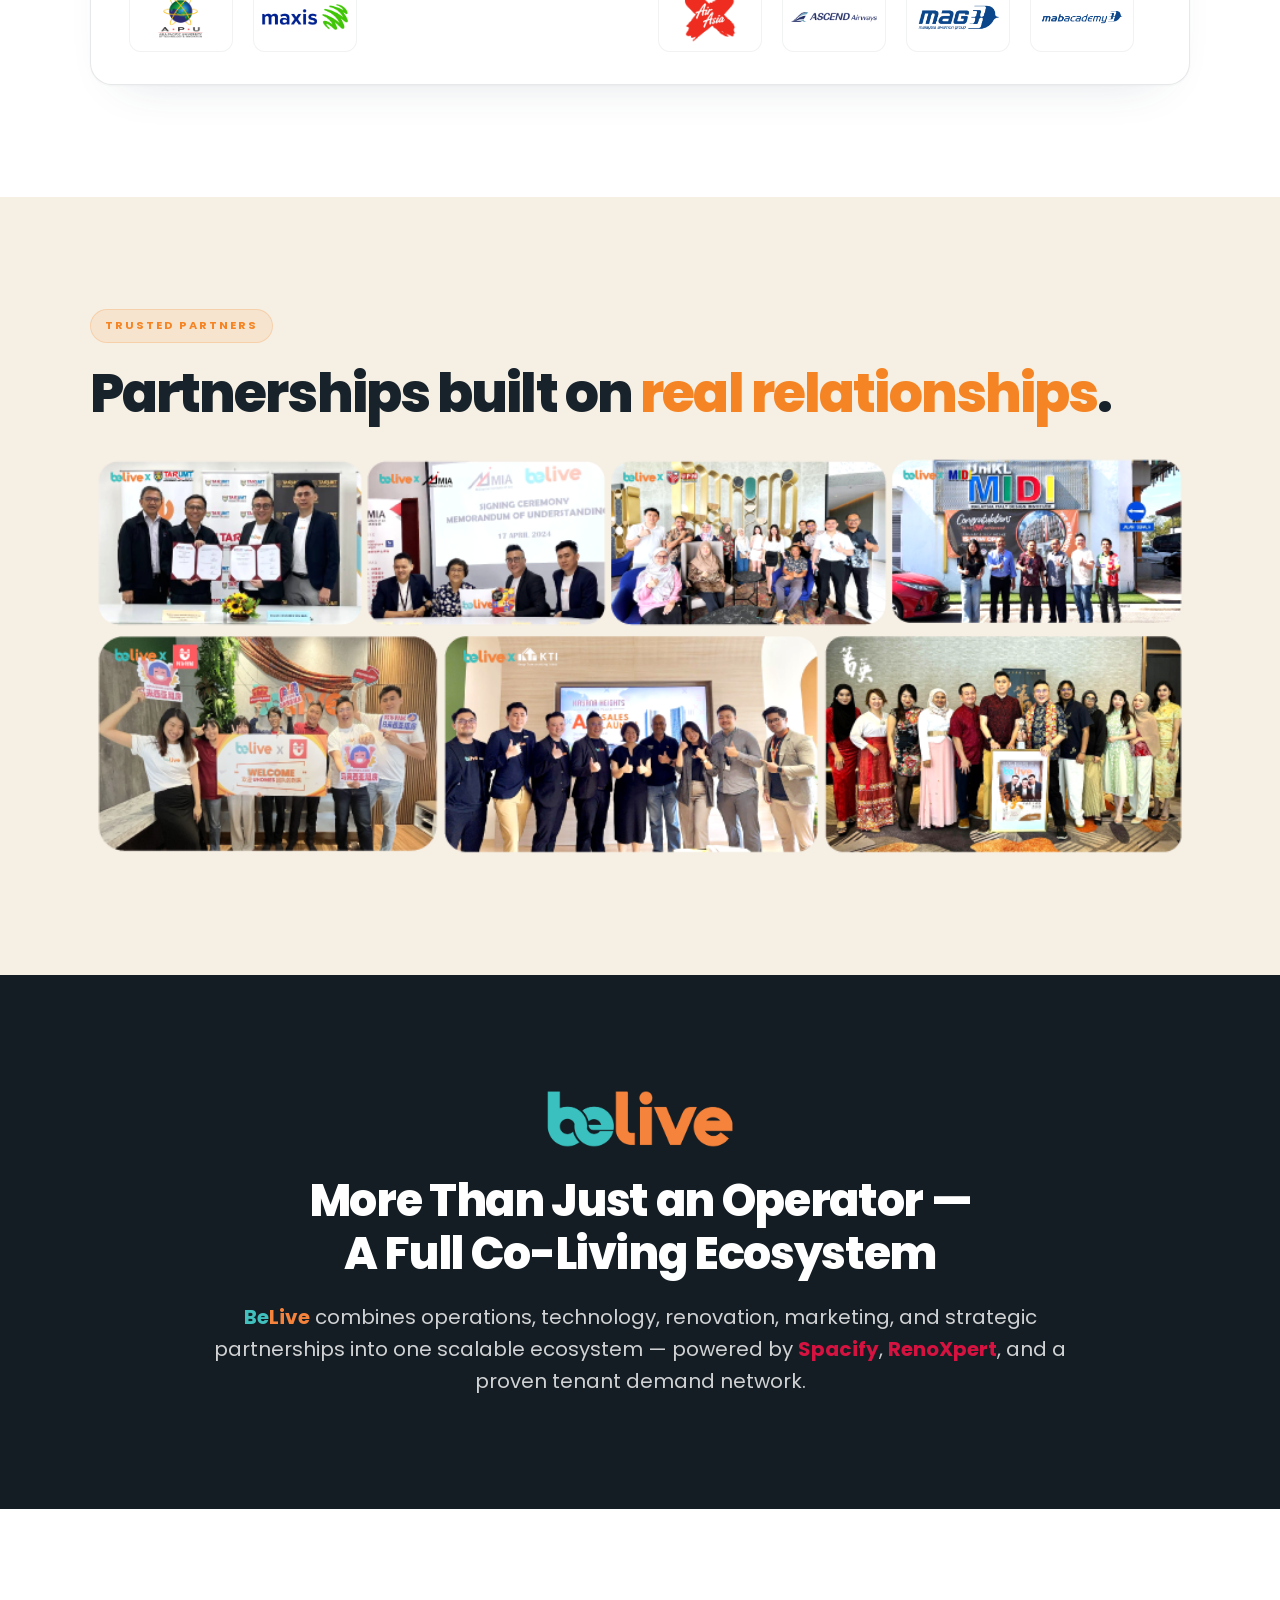
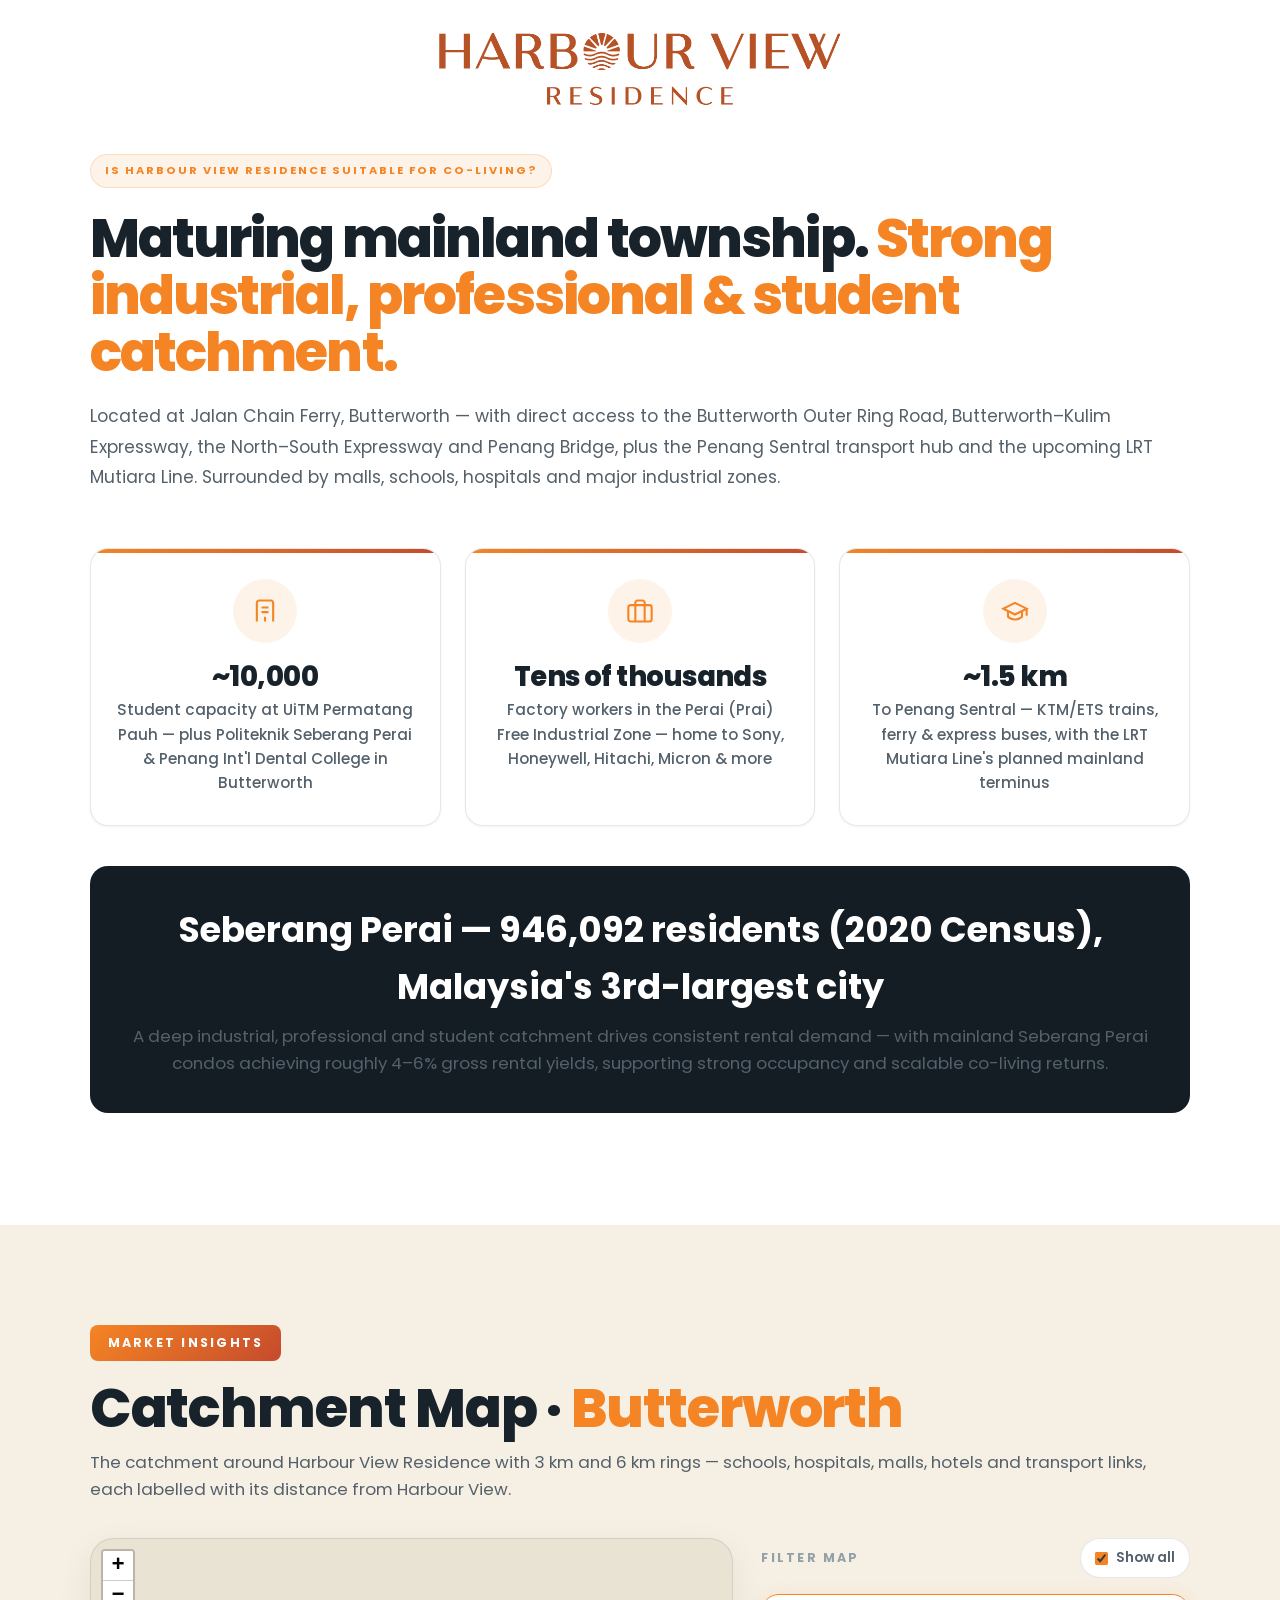
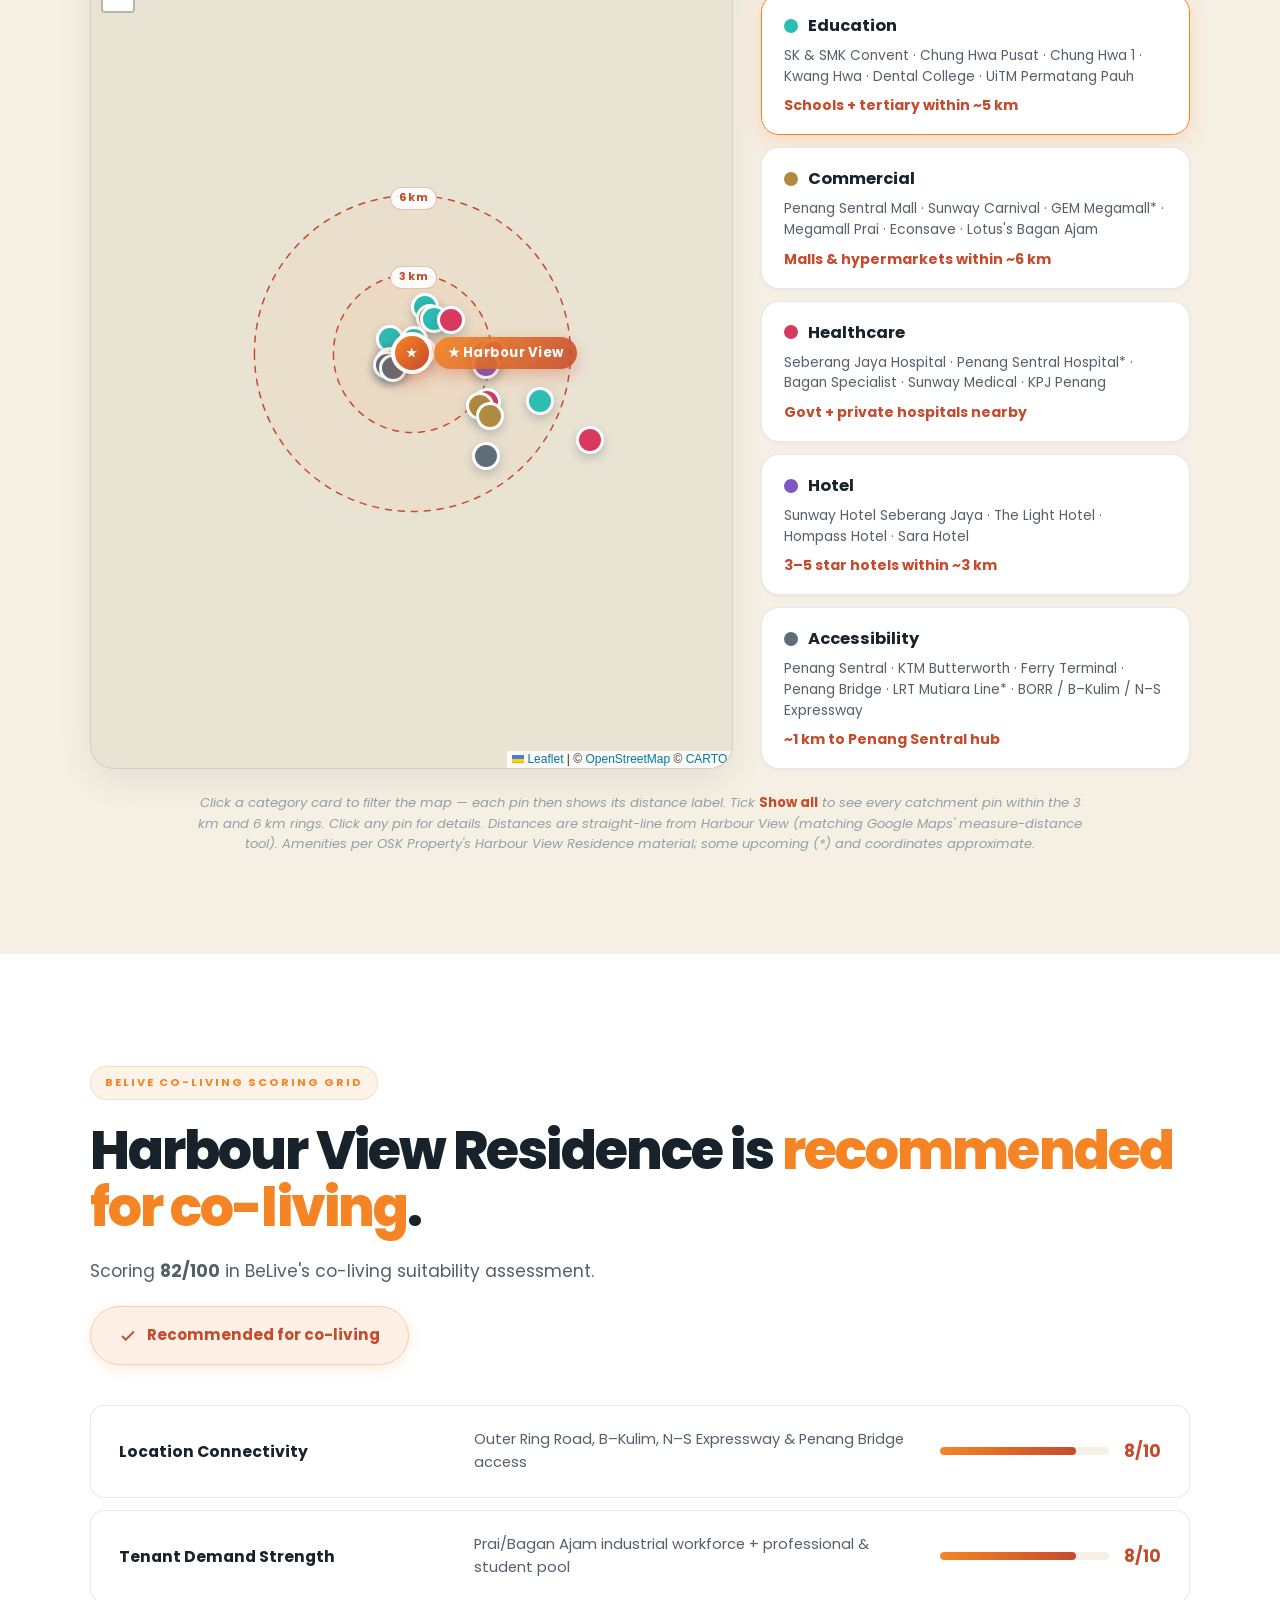
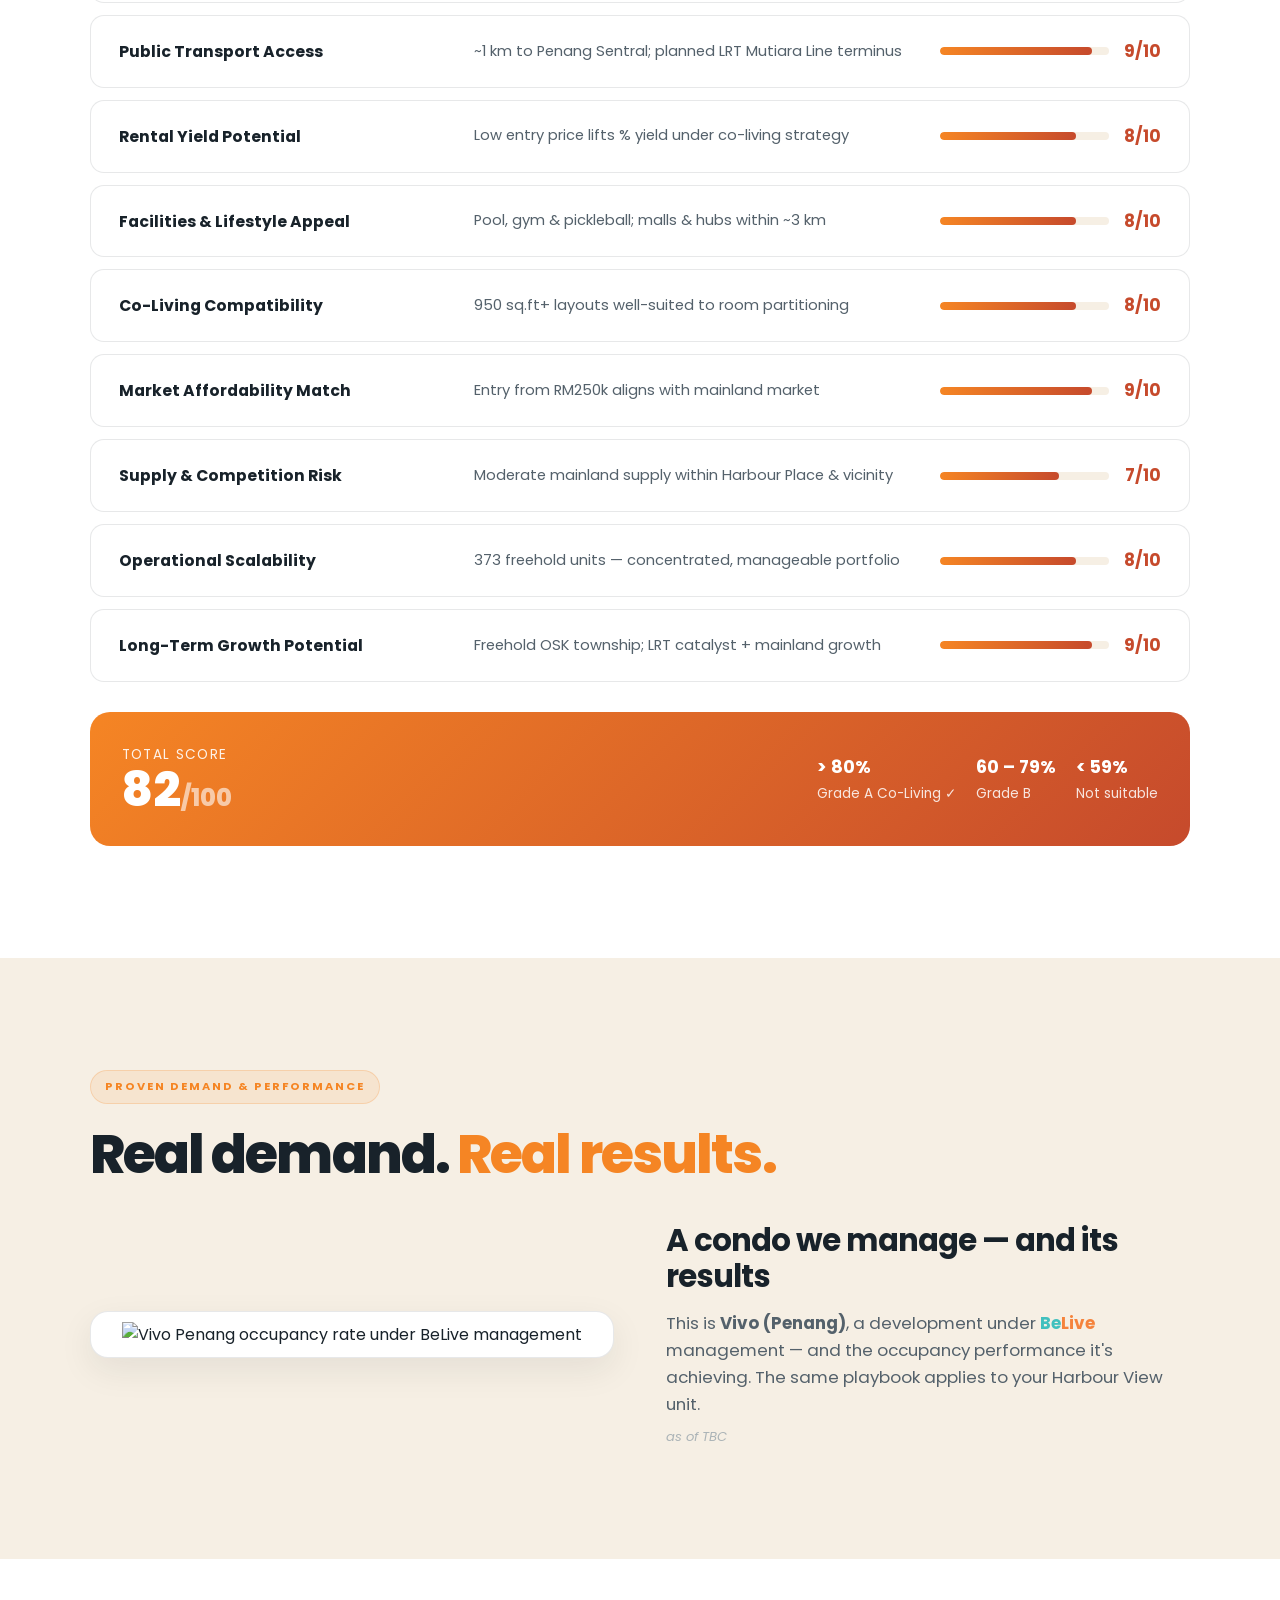
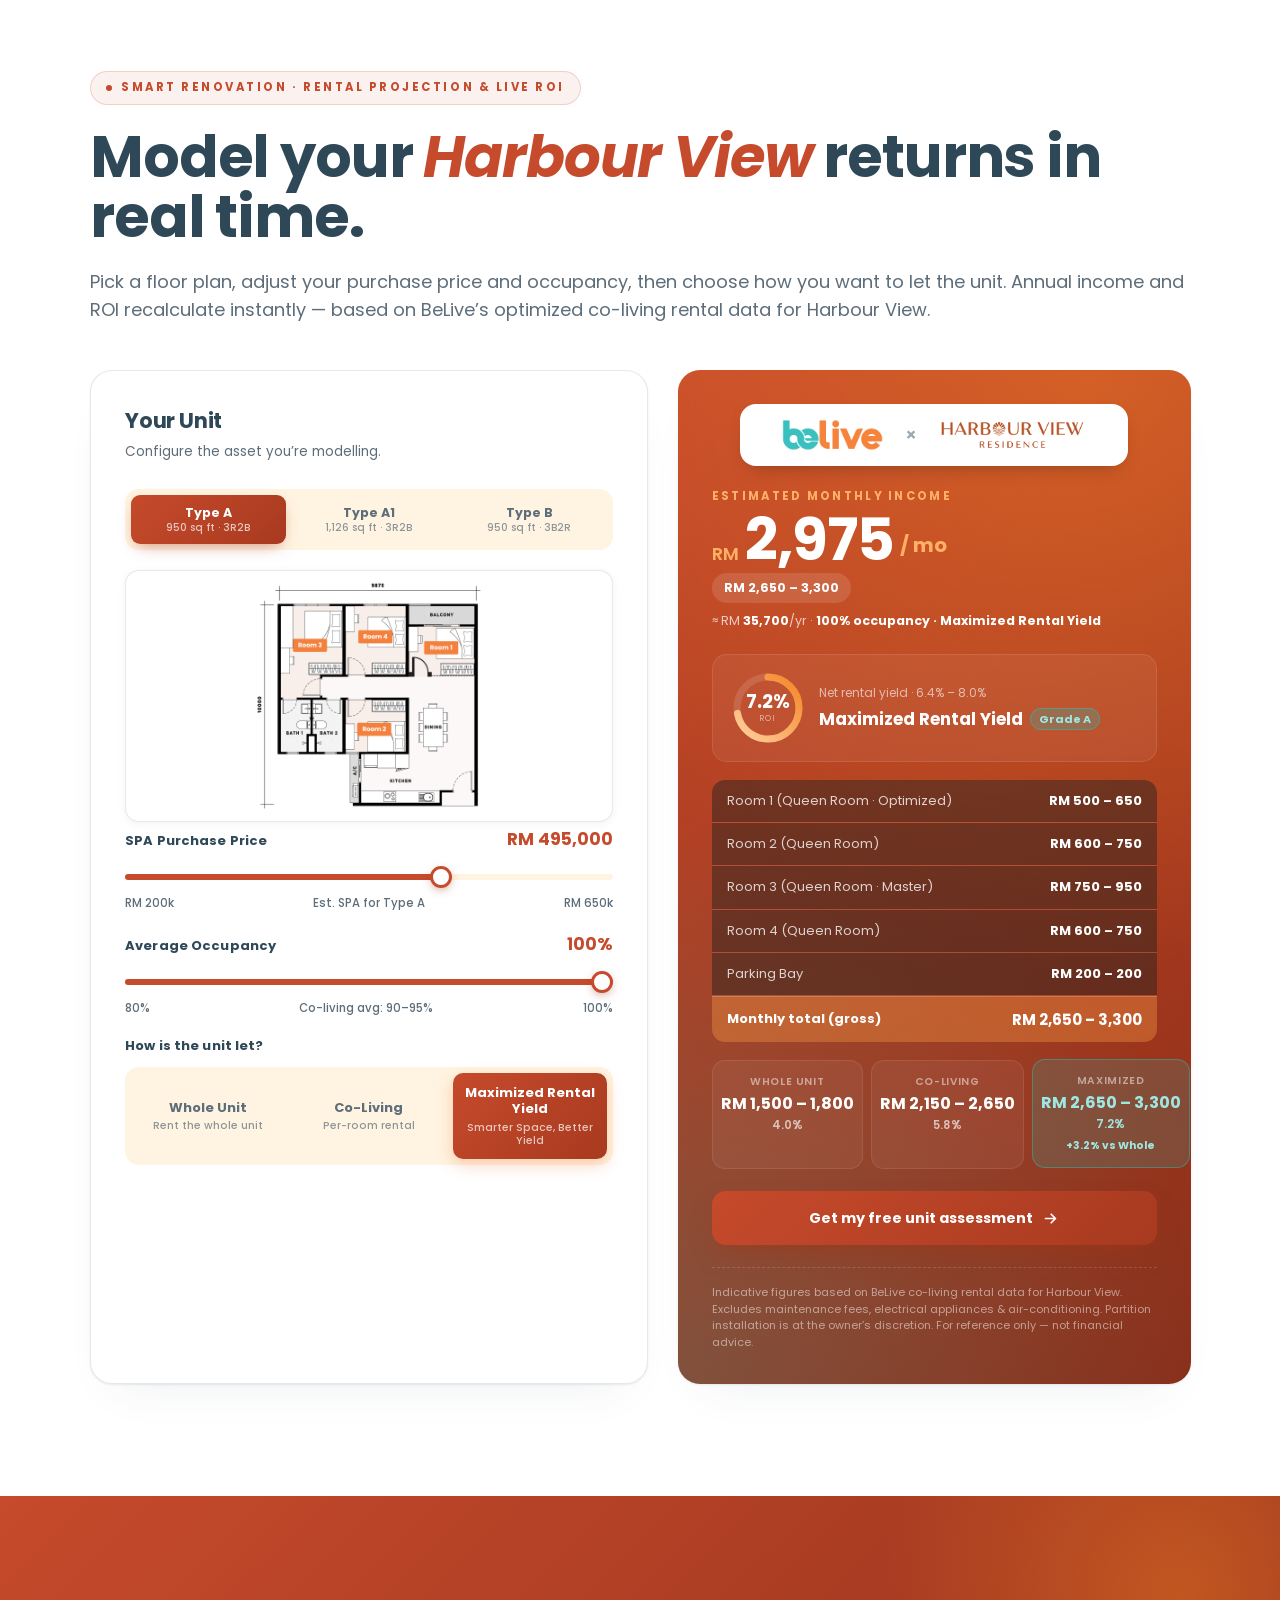
==== commit b1b76317: "Update Market Insights to official OSK amenities (categories, pins, Hotel + Accessibility)" ====
--- a/index.html
+++ b/index.html
@@ -22,7 +22,7 @@
 <link href="https://fonts.googleapis.com/css2?family=Poppins:ital,wght@0,300;0,400;0,500;0,600;0,700;0,800;0,900;1,400;1,600;1,700&display=swap" rel="stylesheet">
 
 <link rel="stylesheet" href="/vendor/leaflet/leaflet.css" />
-<link rel="stylesheet" href="/css/styles.css?v=20260622d" />
+<link rel="stylesheet" href="/css/styles.css?v=20260622k" />
 <link rel="stylesheet" href="/css/redesign.css?v=20260622j" />
 </head>
 <body>
@@ -635,7 +635,7 @@
   <div class="container">
     <div class="catchment-chip">MARKET INSIGHTS</div>
     <h2 class="catchment-title">Catchment Map · <span class="accent-orange">Butterworth</span></h2>
-    <p class="catchment-sub">The catchment around Harbour View Residence with 3 km and 6 km rings — sibling condos, schools, hospitals, malls and transit, each labelled with its distance from Harbour View.</p>
+    <p class="catchment-sub">The catchment around Harbour View Residence with 3 km and 6 km rings — schools, hospitals, malls, hotels and transport links, each labelled with its distance from Harbour View.</p>
 
     <div class="catchment-grid">
       <div class="map-wrap">
@@ -657,22 +657,22 @@
           </label>
         </div>
 
-        <button class="cat-card active" data-cat="condo">
-          <div class="cat-card-head">
-            <span class="cat-dot dot-condo"></span>
-            <span class="cat-name">Condo Nearby</span>
-          </div>
-          <div class="cat-items">Harbour View (★) · Luminari · Ocean View · Woodsbury · Sea View Tower · Wellesley</div>
-          <div class="cat-summary">Subject + 5 Harbour Place comparables</div>
-        </button>
-
-        <button class="cat-card" data-cat="education">
+        <button class="cat-card active" data-cat="education">
           <div class="cat-card-head">
             <span class="cat-dot dot-education"></span>
             <span class="cat-name">Education</span>
           </div>
-          <div class="cat-items">SMK Convent · Kwang Hwa · Chung Ling Butterworth · Dental College · UiTM Permatang Pauh</div>
+          <div class="cat-items">SK & SMK Convent · Chung Hwa Pusat · Chung Hwa 1 · Kwang Hwa · Dental College · UiTM Permatang Pauh</div>
           <div class="cat-summary">Schools + tertiary within ~5 km</div>
+        </button>
+
+        <button class="cat-card" data-cat="commercial">
+          <div class="cat-card-head">
+            <span class="cat-dot dot-commercial"></span>
+            <span class="cat-name">Commercial</span>
+          </div>
+          <div class="cat-items">Penang Sentral Mall · Sunway Carnival · GEM Megamall* · Megamall Prai · Econsave · Lotus's Bagan Ajam</div>
+          <div class="cat-summary">Malls & hypermarkets within ~6 km</div>
         </button>
 
         <button class="cat-card" data-cat="healthcare">
@@ -680,31 +680,31 @@
             <span class="cat-dot dot-healthcare"></span>
             <span class="cat-name">Healthcare</span>
           </div>
-          <div class="cat-items">Seberang Jaya Hospital · Bagan Specialist Centre · Sunway Medical Penang</div>
-          <div class="cat-summary">Govt + private hospitals within ~3 km</div>
+          <div class="cat-items">Seberang Jaya Hospital · Penang Sentral Hospital* · Bagan Specialist · Sunway Medical · KPJ Penang</div>
+          <div class="cat-summary">Govt + private hospitals nearby</div>
         </button>
 
-        <button class="cat-card" data-cat="commercial">
+        <button class="cat-card" data-cat="hotel">
           <div class="cat-card-head">
-            <span class="cat-dot dot-commercial"></span>
-            <span class="cat-name">Commercial</span>
-          </div>
-          <div class="cat-items">Penang Sentral Mall · Sunway Carnival · GEM Megamall* · Megamall · Econsave · Lotus's</div>
-          <div class="cat-summary">Malls & hypermarkets within 6 km</div>
+            <span class="cat-dot dot-hotel"></span>
+            <span class="cat-name">Hotel</span>
+          </div>
+          <div class="cat-items">Sunway Hotel Seberang Jaya · The Light Hotel · Hompass Hotel · Sara Hotel</div>
+          <div class="cat-summary">3–5 star hotels within ~3 km</div>
         </button>
 
         <button class="cat-card" data-cat="transport">
           <div class="cat-card-head">
             <span class="cat-dot dot-transport"></span>
-            <span class="cat-name">Transport</span>
-          </div>
-          <div class="cat-items">Penang Sentral · Butterworth KTM · Ferry Terminal · Penang Bridge · LRT Mutiara Line*</div>
+            <span class="cat-name">Accessibility</span>
+          </div>
+          <div class="cat-items">Penang Sentral · KTM Butterworth · Ferry Terminal · Penang Bridge · LRT Mutiara Line* · BORR / B–Kulim / N–S Expressway</div>
           <div class="cat-summary">~1 km to Penang Sentral hub</div>
         </button>
       </aside>
     </div>
 
-    <p class="catchment-footnote">Click a category card to filter the map — each pin then shows its distance label. Tick <strong>Show all</strong> to see every catchment pin within the 3 km and 6 km rings. Click any pin for details; the ★ subject property and condo comparables also show full rental pricing. Distances are straight-line from Harbour View (matching Google Maps' measure-distance tool).</p>
+    <p class="catchment-footnote">Click a category card to filter the map — each pin then shows its distance label. Tick <strong>Show all</strong> to see every catchment pin within the 3 km and 6 km rings. Click any pin for details. Distances are straight-line from Harbour View (matching Google Maps' measure-distance tool). Amenities per OSK Property's Harbour View Residence material; some upcoming (*) and coordinates approximate.</p>
   </div>
 </section>
 
@@ -1170,6 +1170,6 @@
 
 <script src="/vendor/leaflet/leaflet.js"></script>
 <script src="/js/condo-data.js?v=20260619" defer></script>
-<script src="/js/main.js?v=20260622h" defer></script>
+<script src="/js/main.js?v=20260622k" defer></script>
 </body>
 </html>
--- a/css/styles.css
+++ b/css/styles.css
@@ -2301,6 +2301,7 @@
 .dot-education { background: #2bbcb4; }
 .dot-healthcare { background: #d9395e; }
 .dot-commercial { background: #b08a3f; }
+.dot-hotel { background: #7e57c2; }
 .dot-transport { background: #5d6d7a; }
 
 .map-wrap {
@@ -2483,6 +2484,7 @@
 .map-pin.education { background: #2bbcb4; }
 .map-pin.healthcare { background: #d9395e; }
 .map-pin.commercial { background: #b08a3f; }
+.map-pin.hotel { background: #7e57c2; }
 .map-pin.transport { background: #5d6d7a; }
 
 .map-legend {
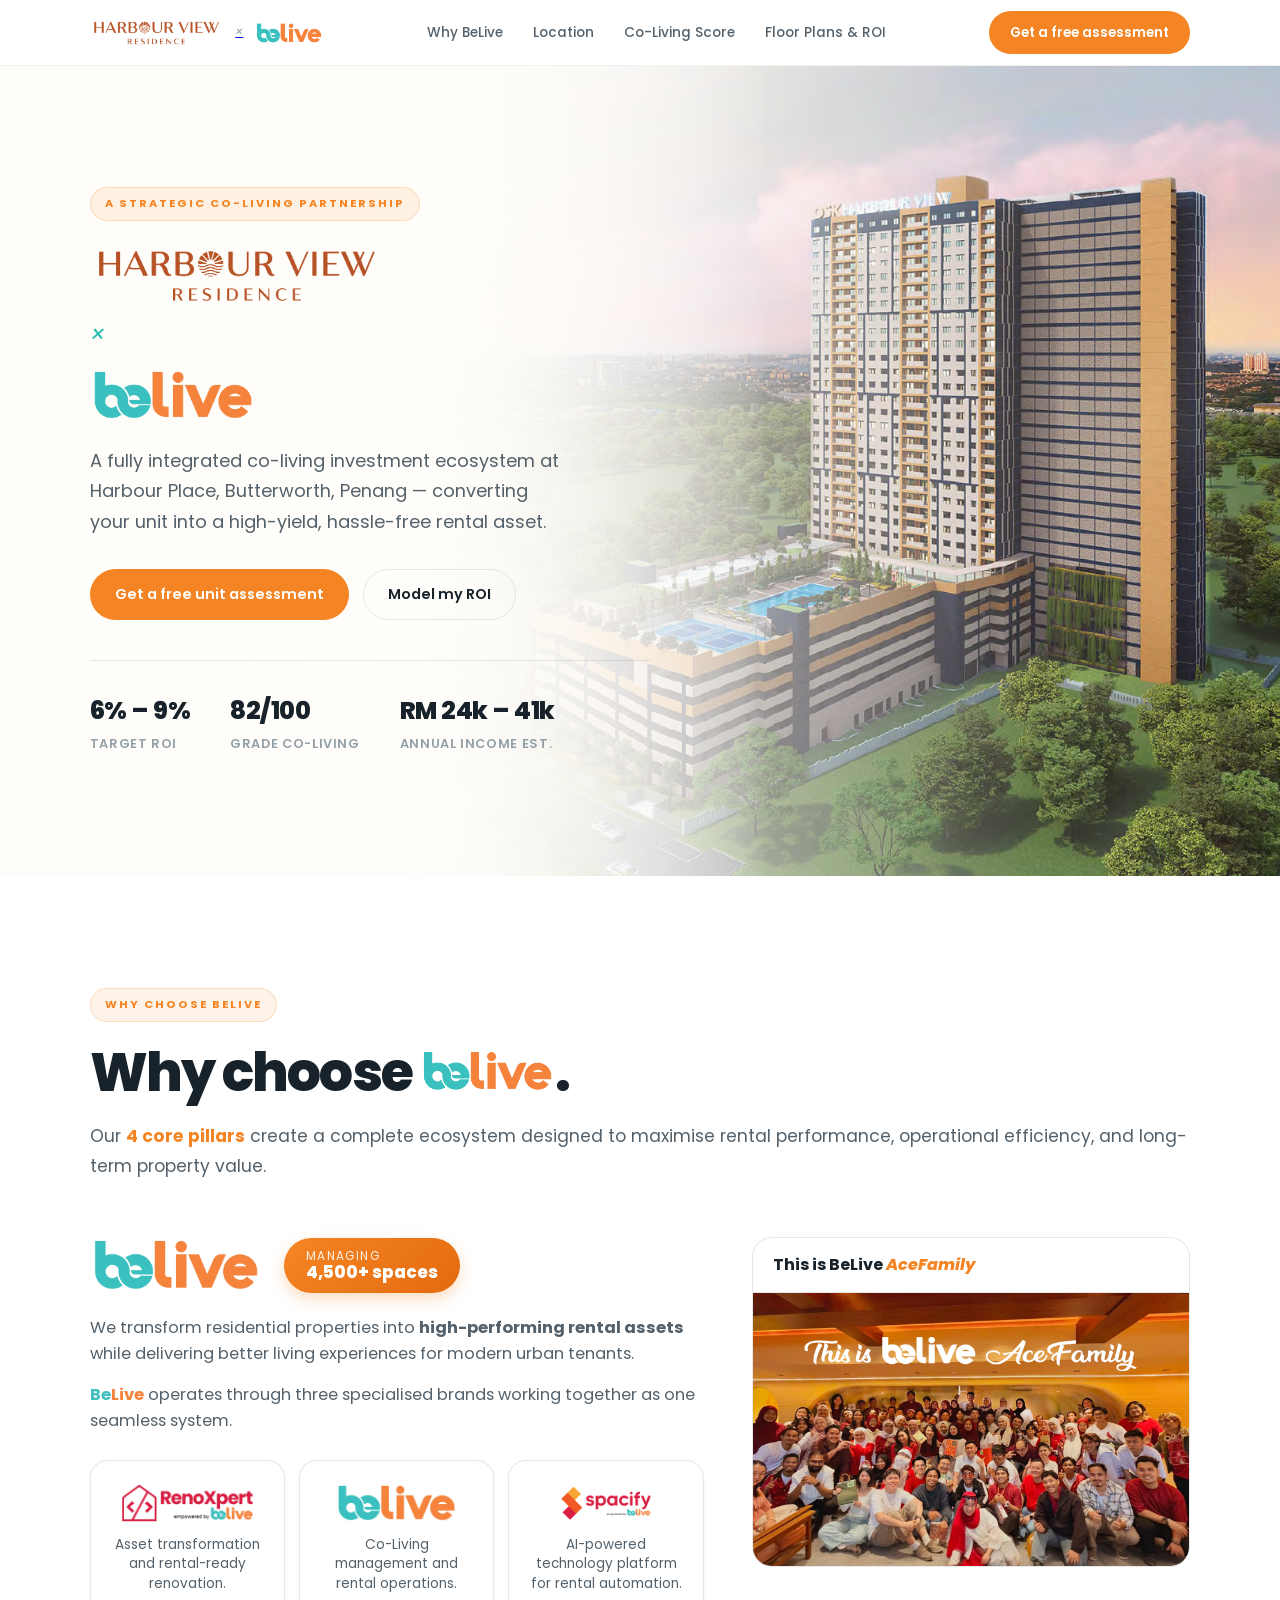
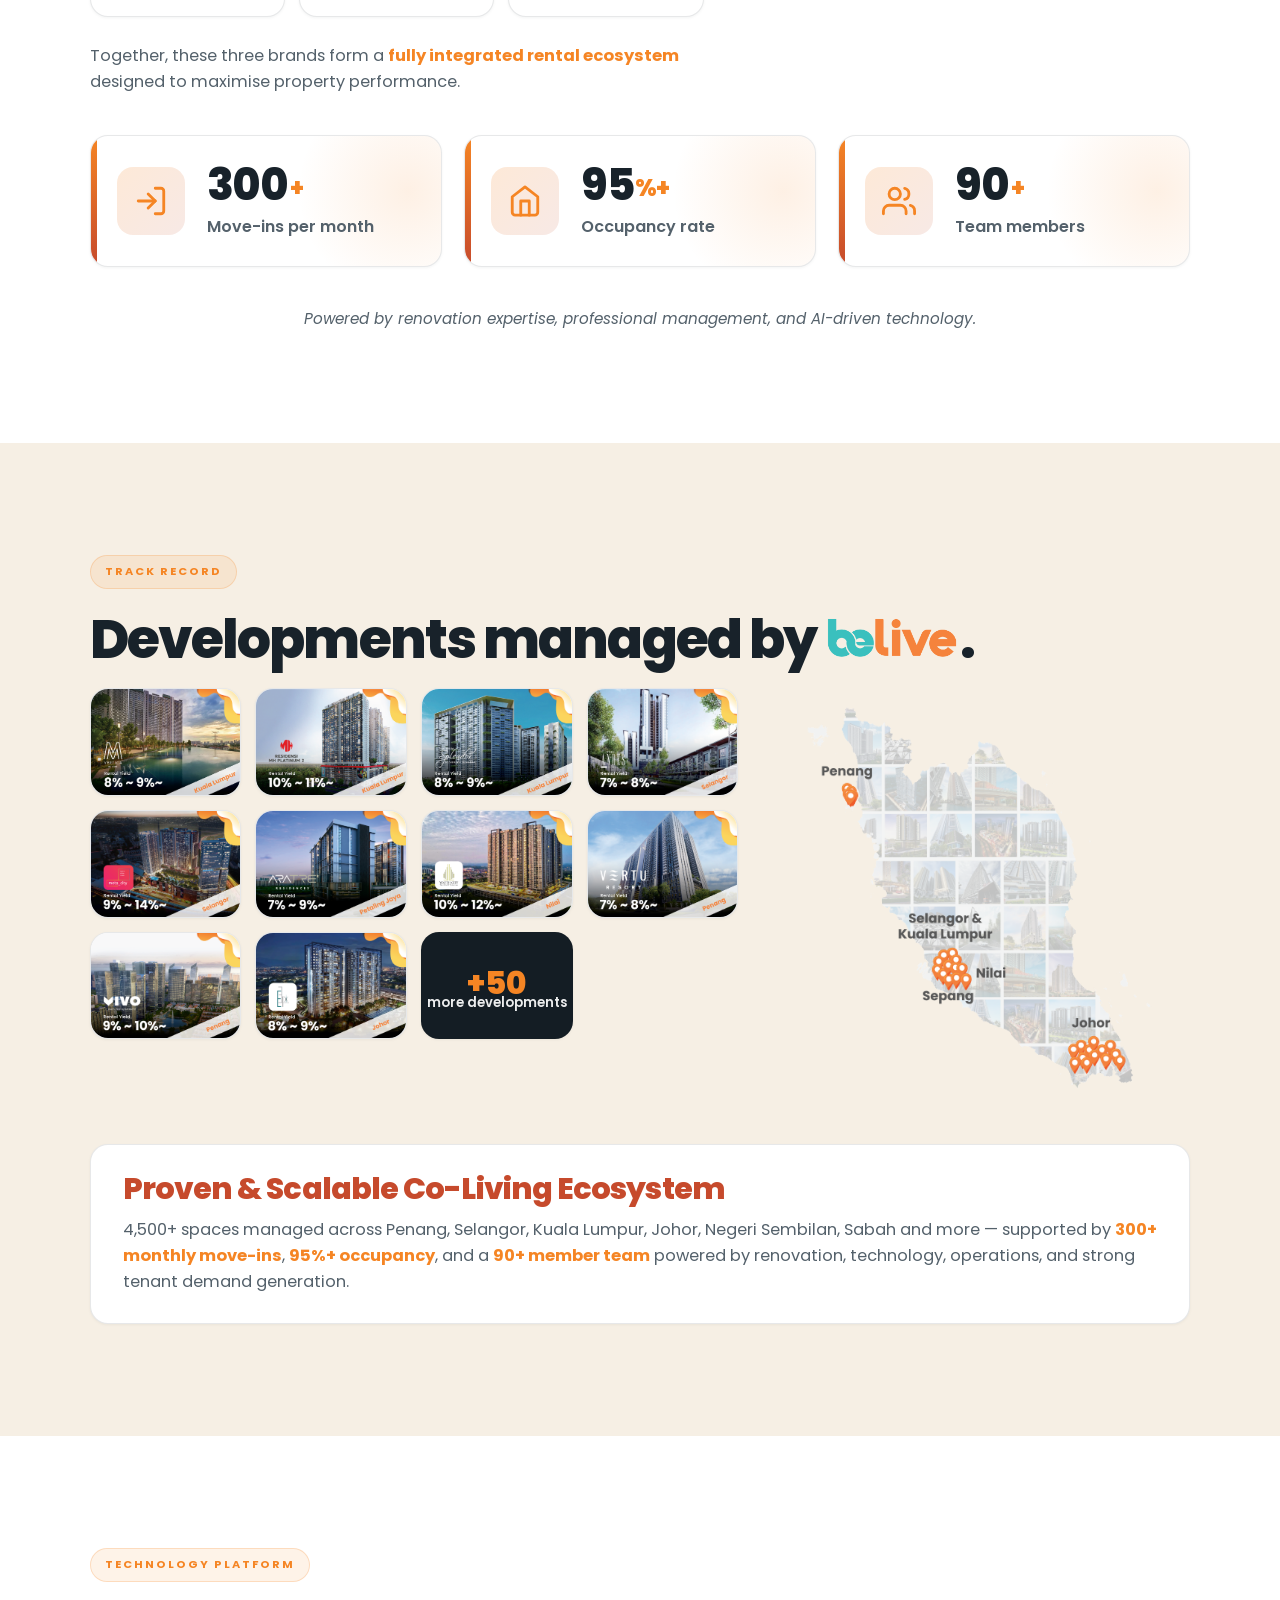
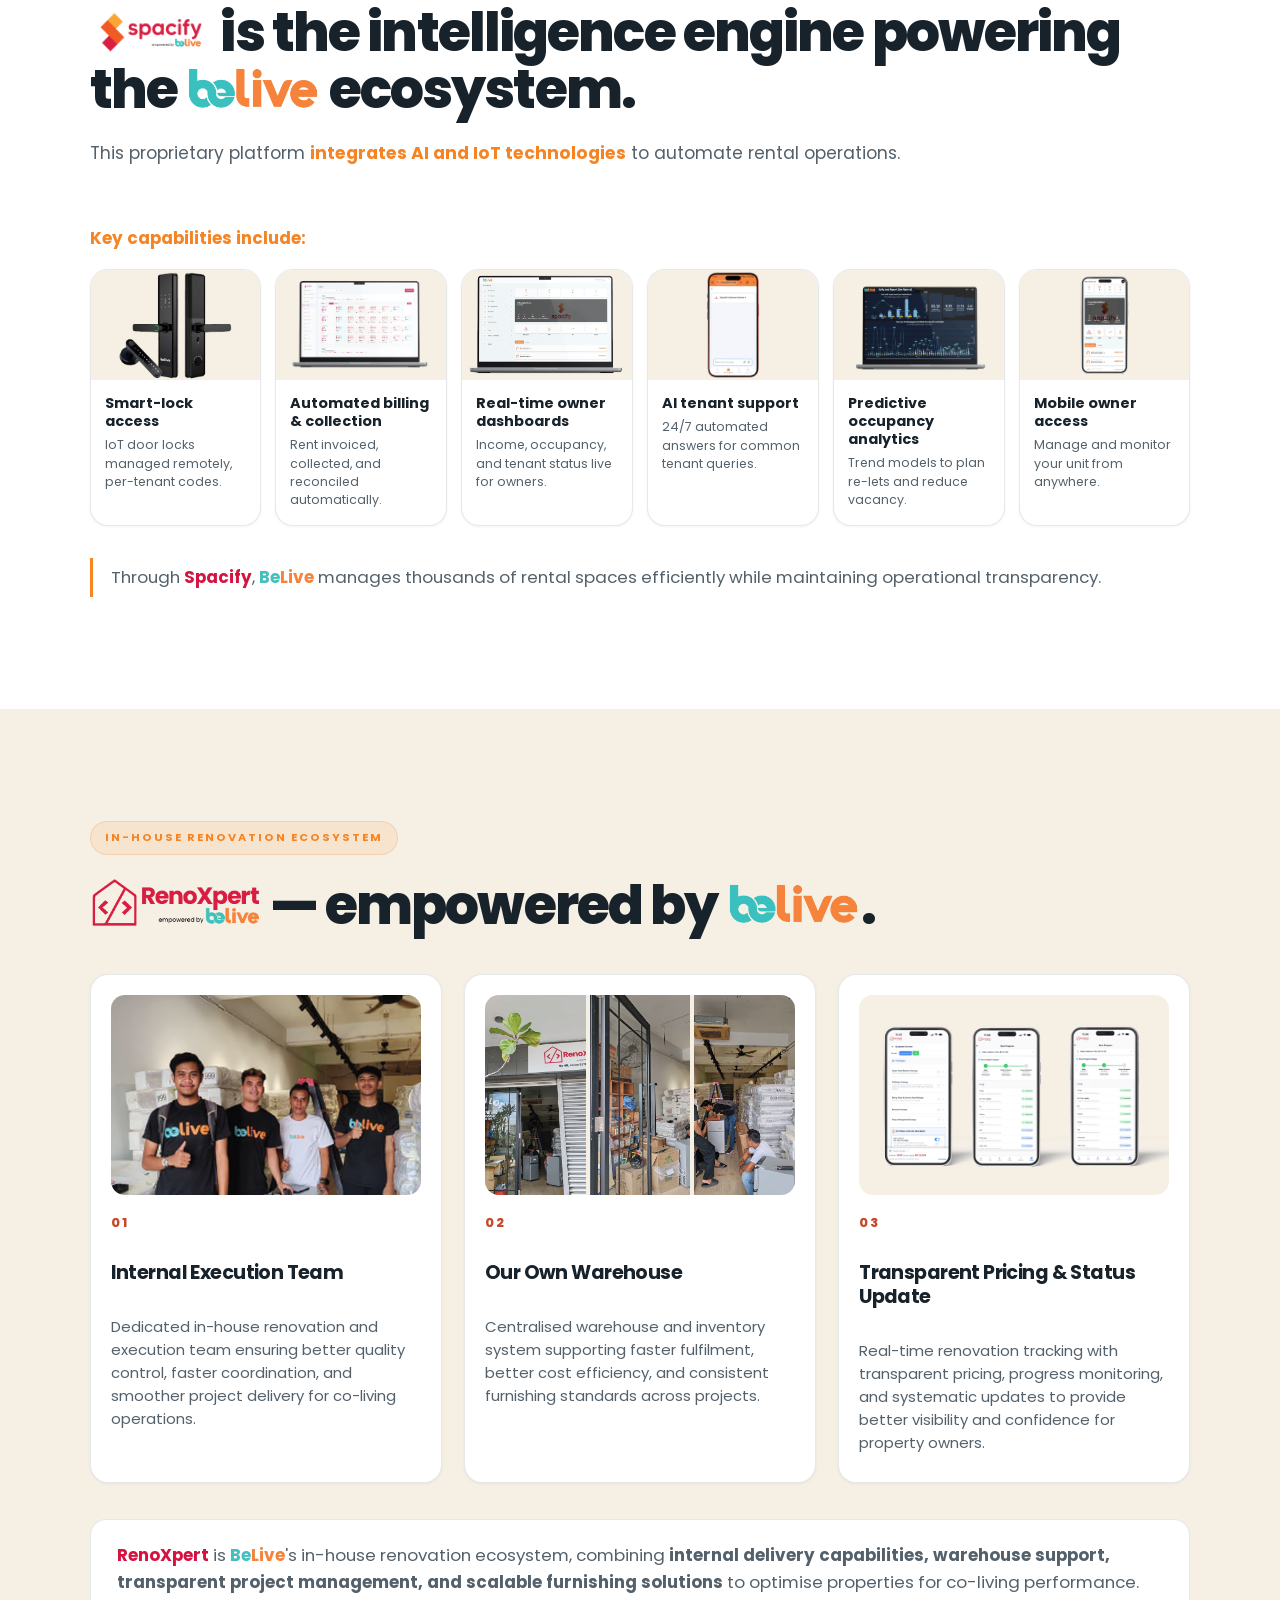
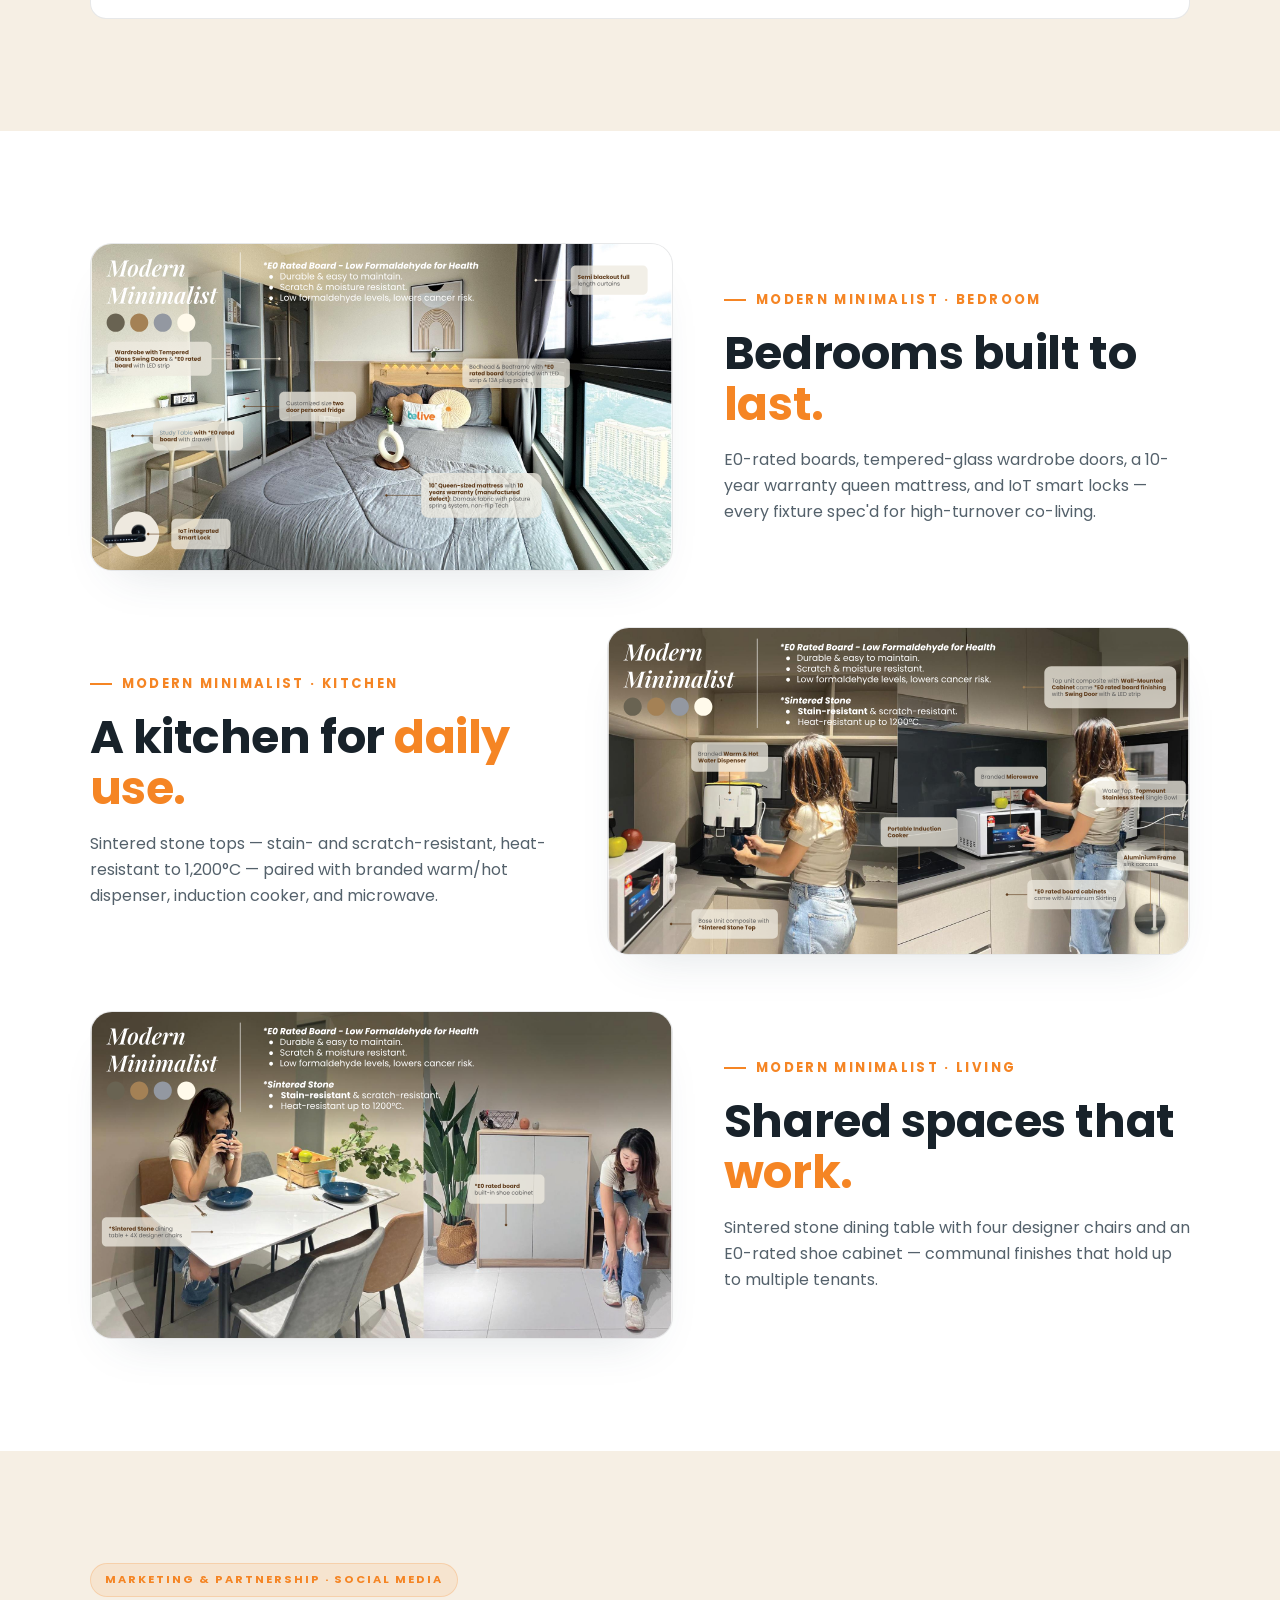
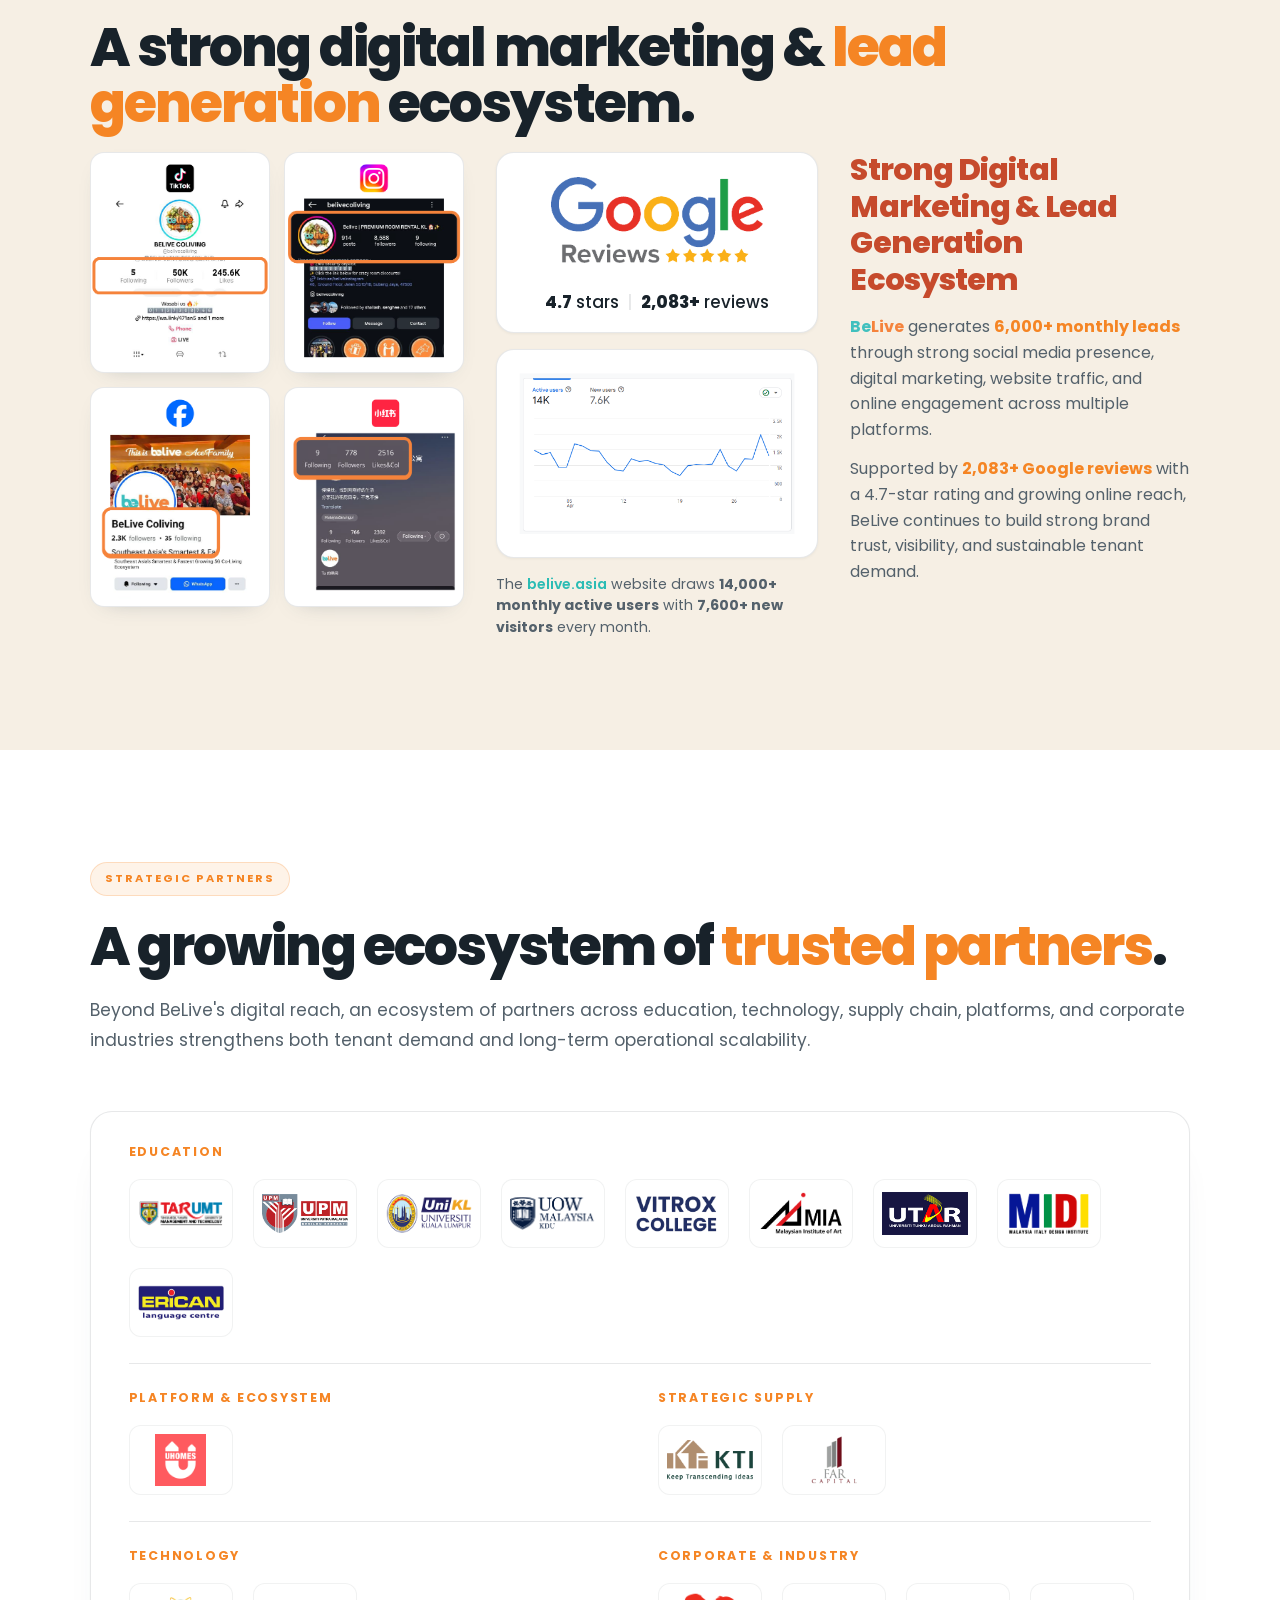
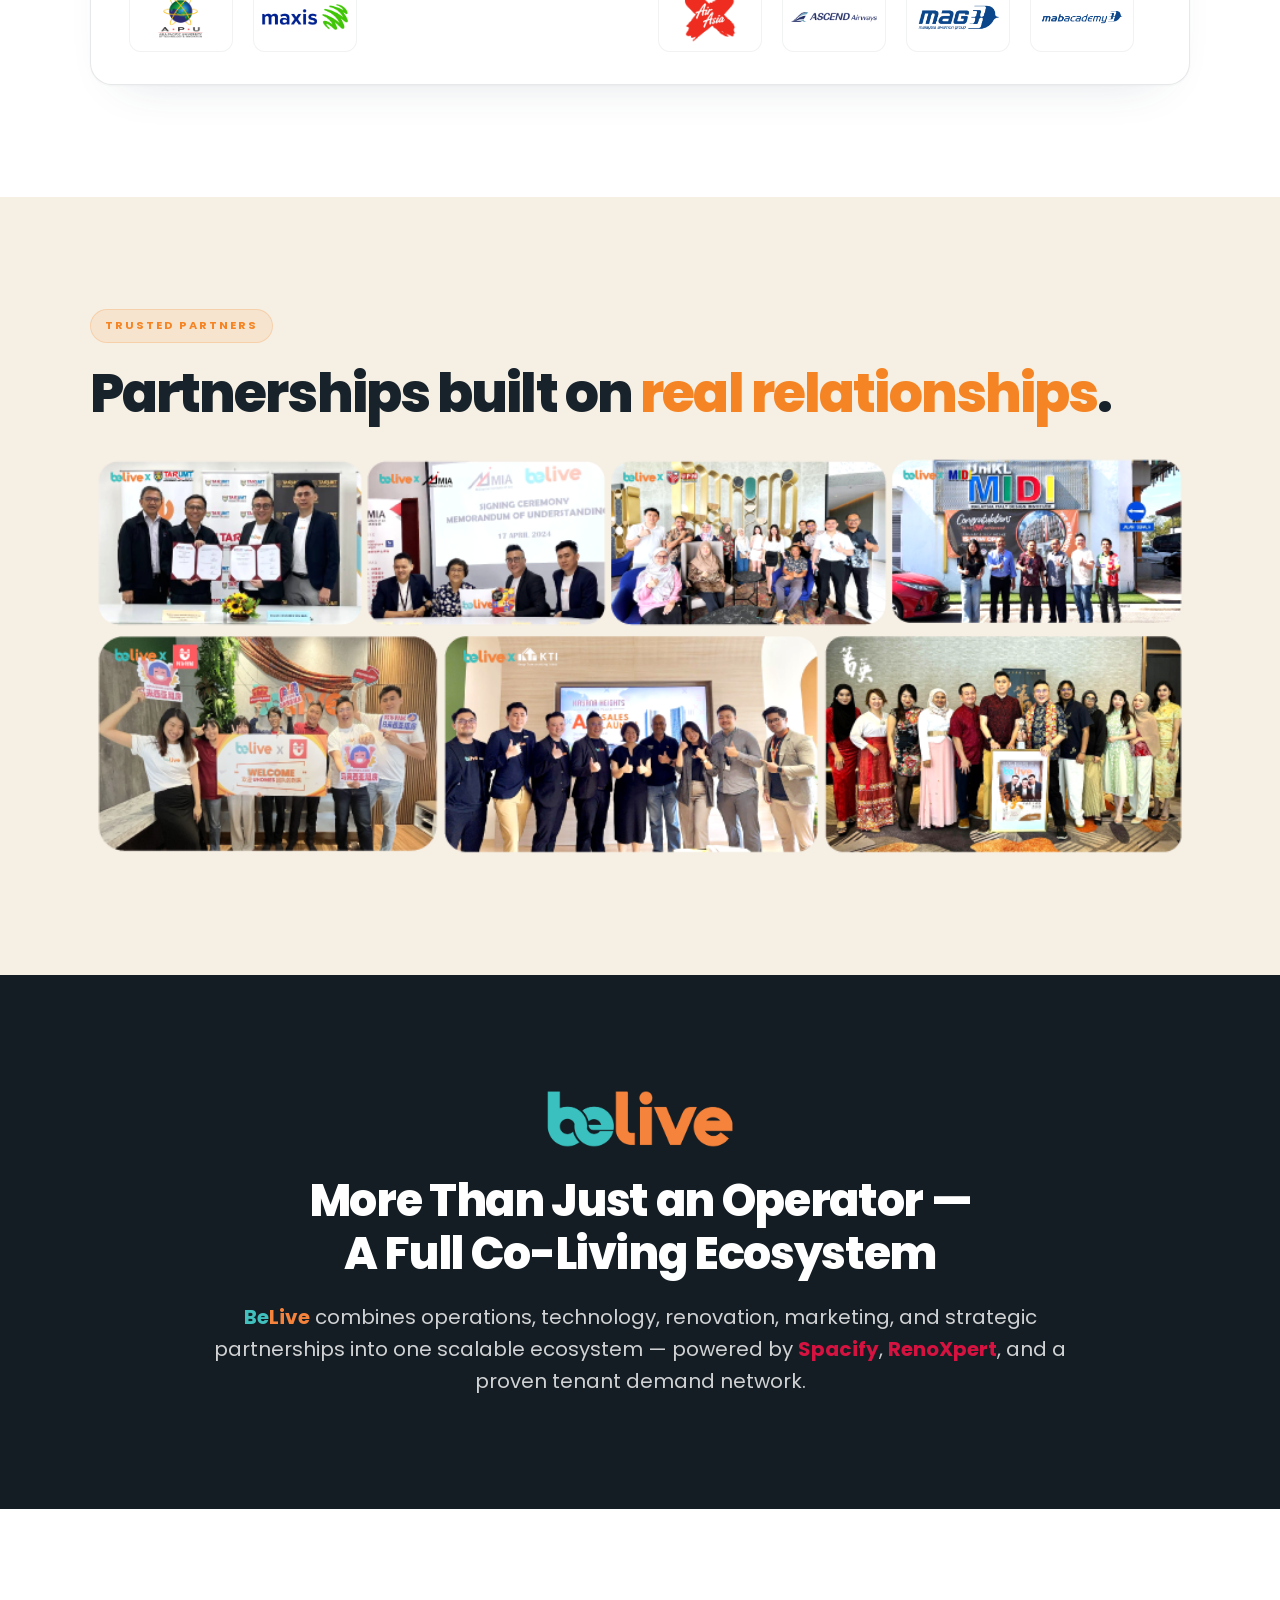
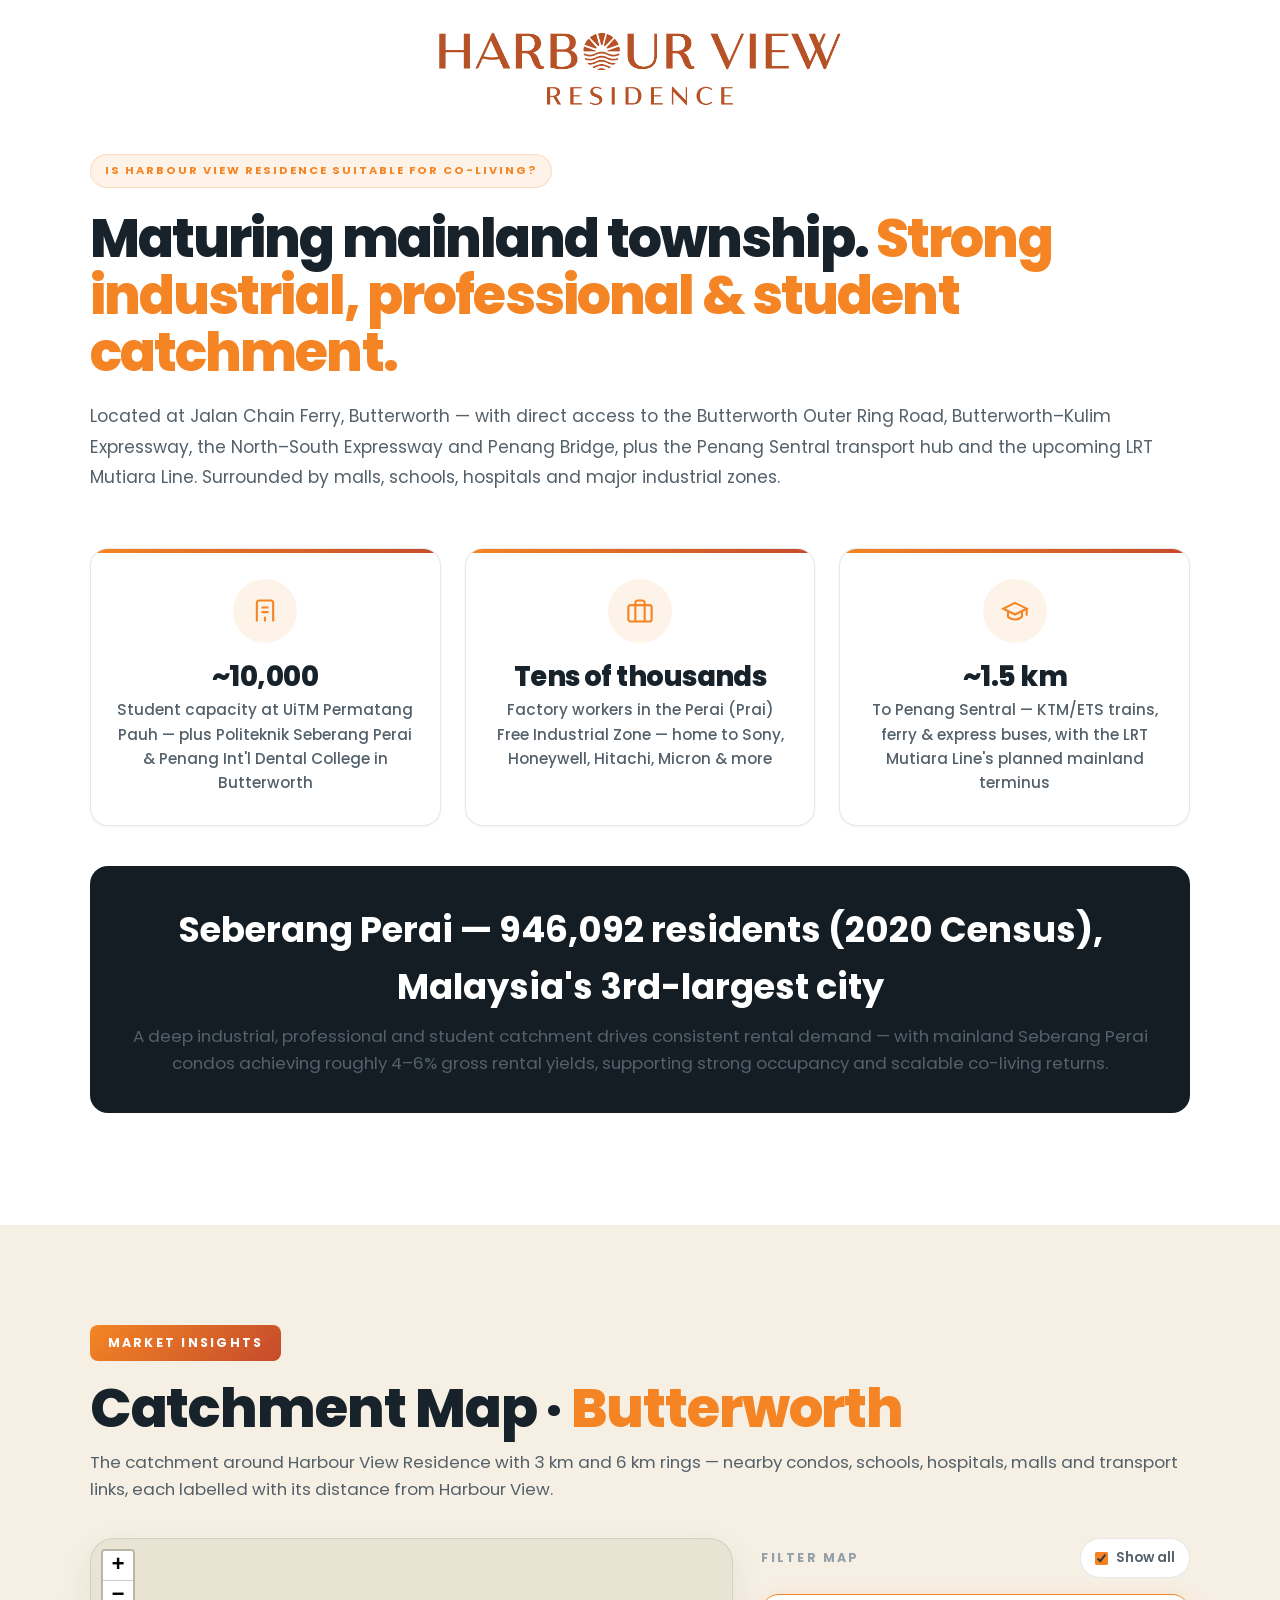
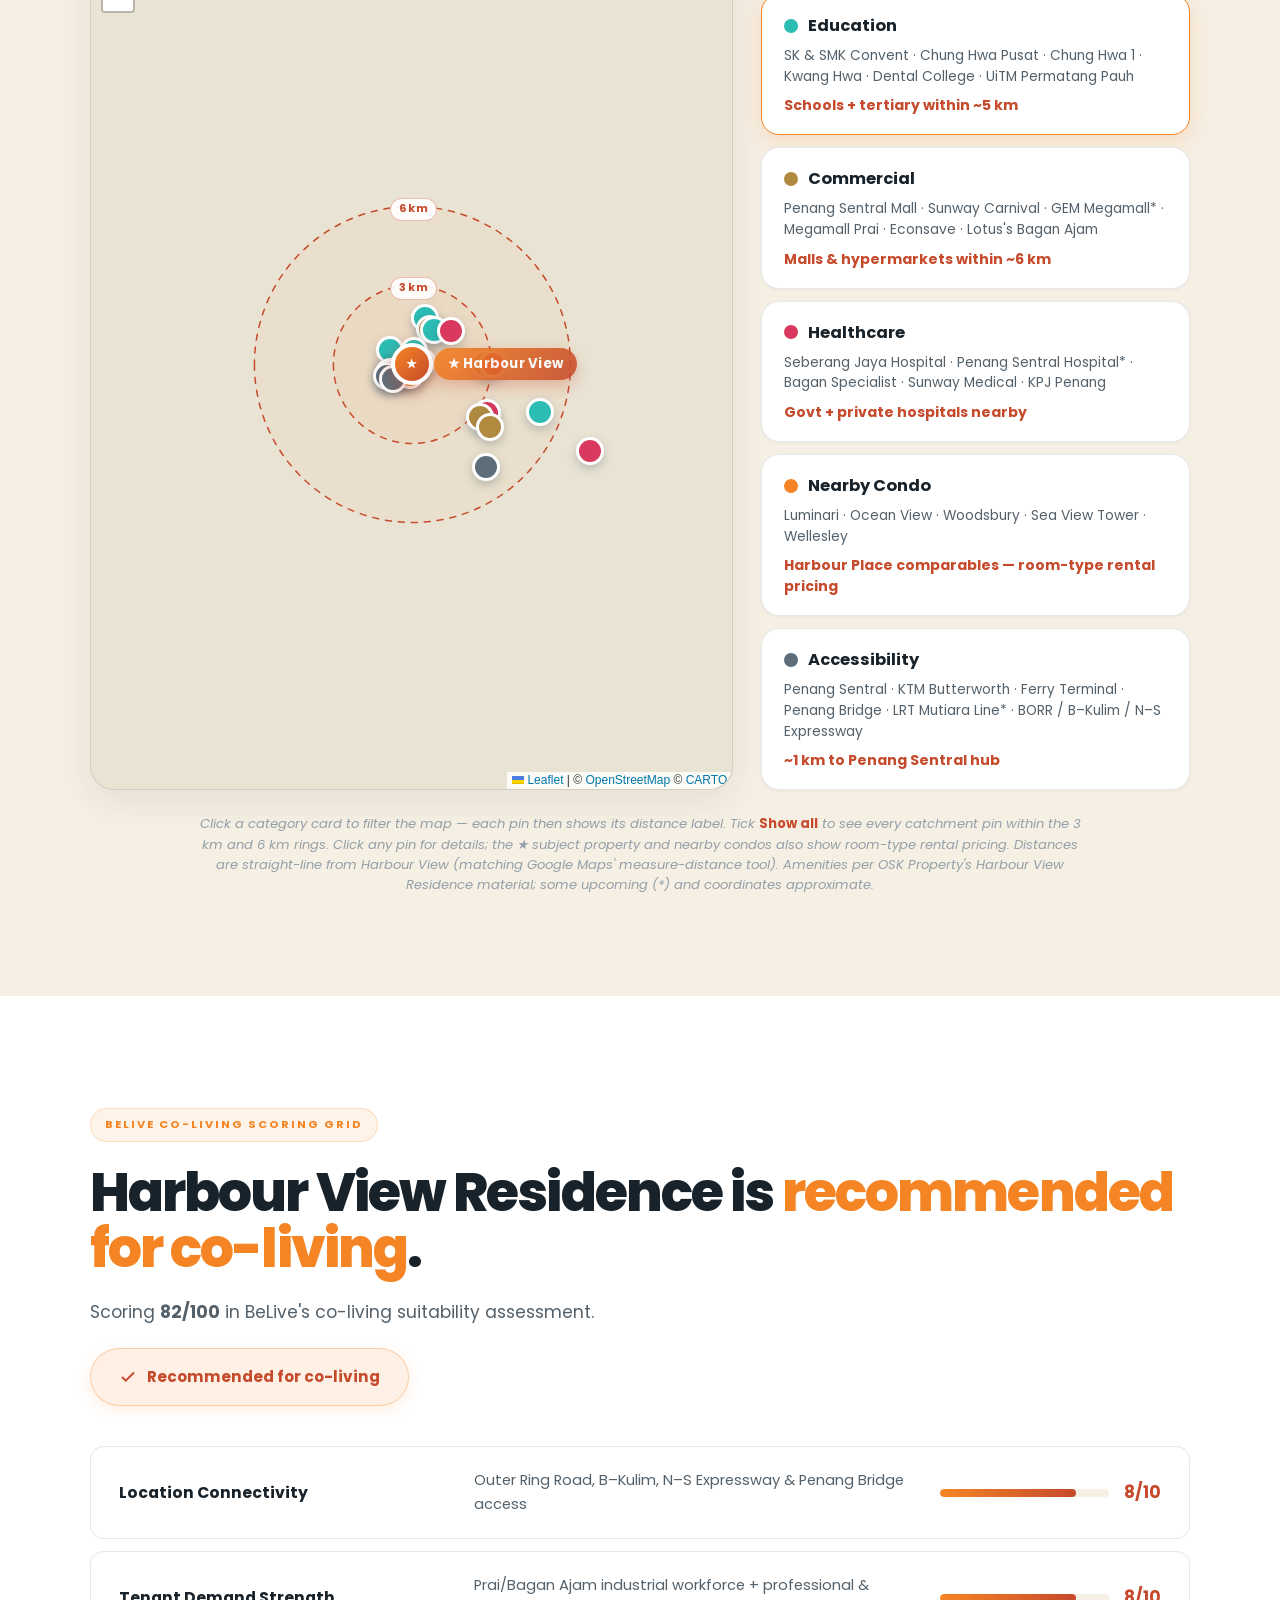
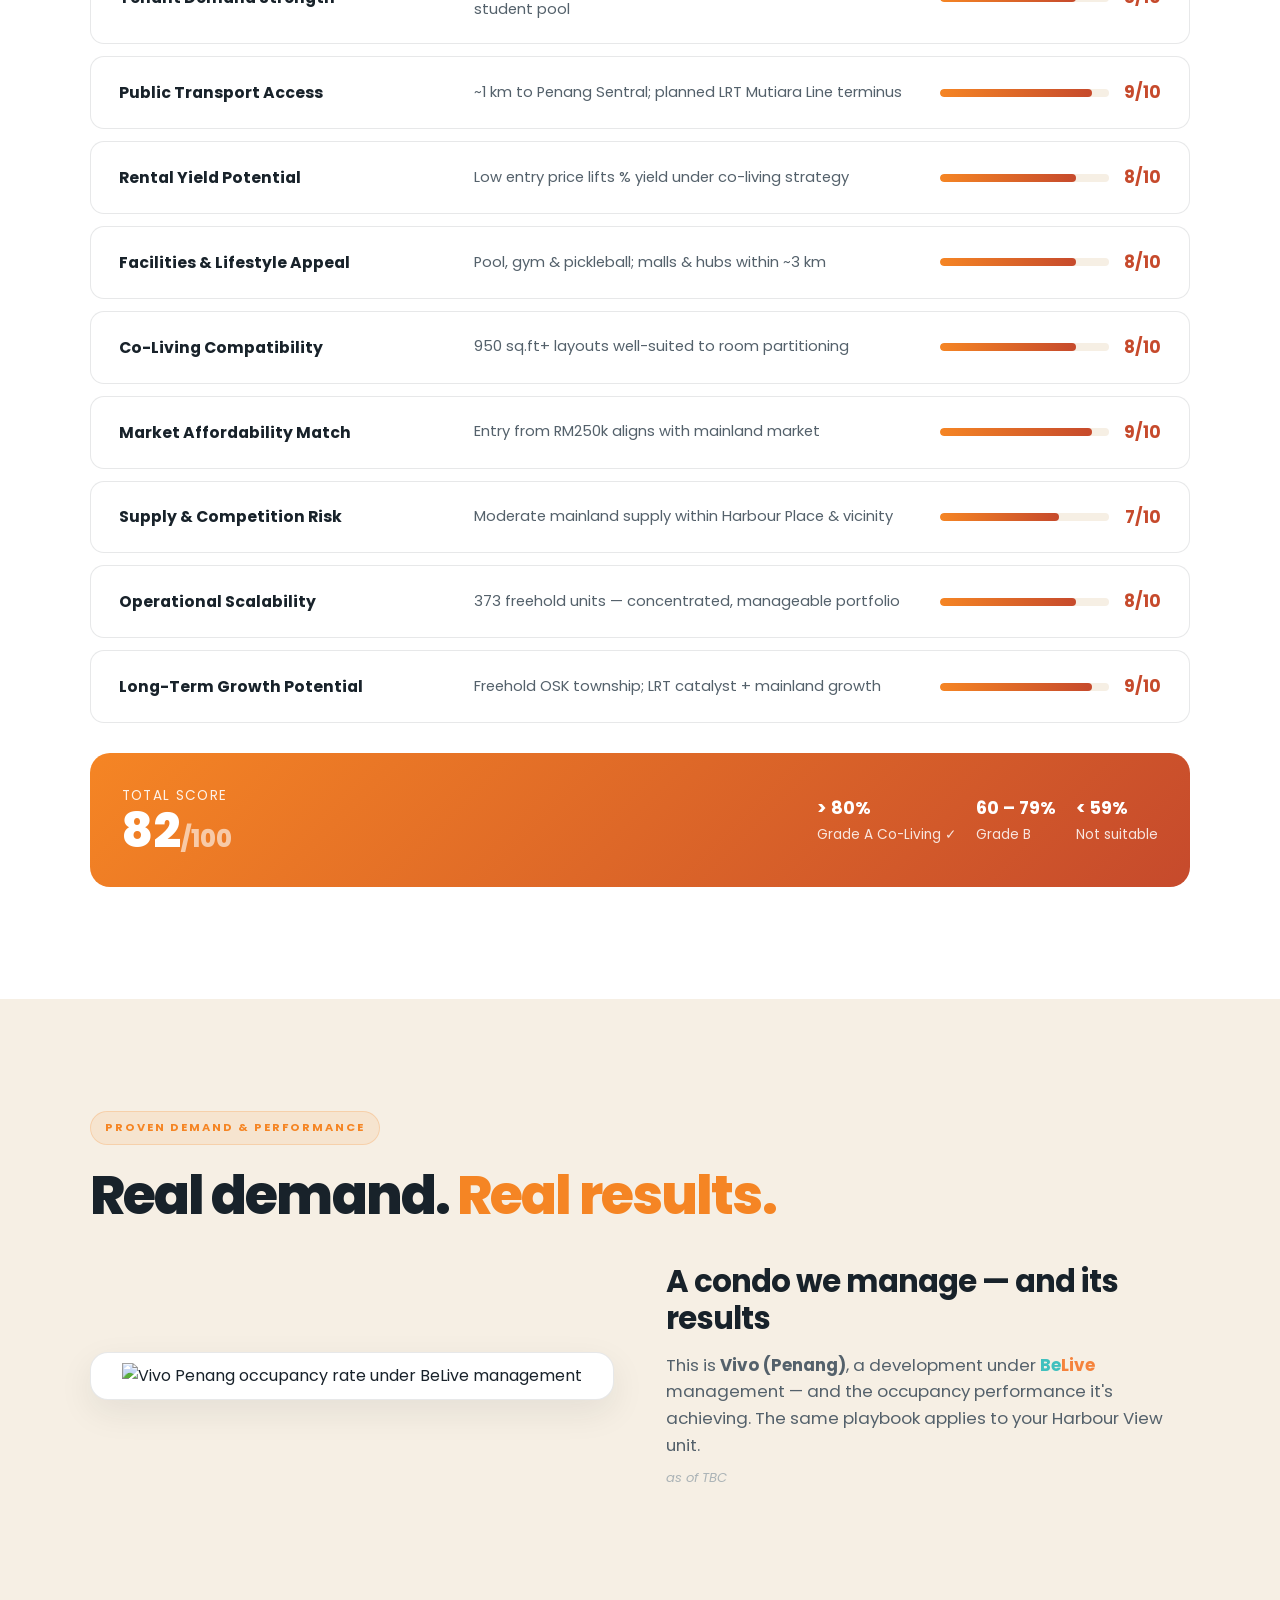
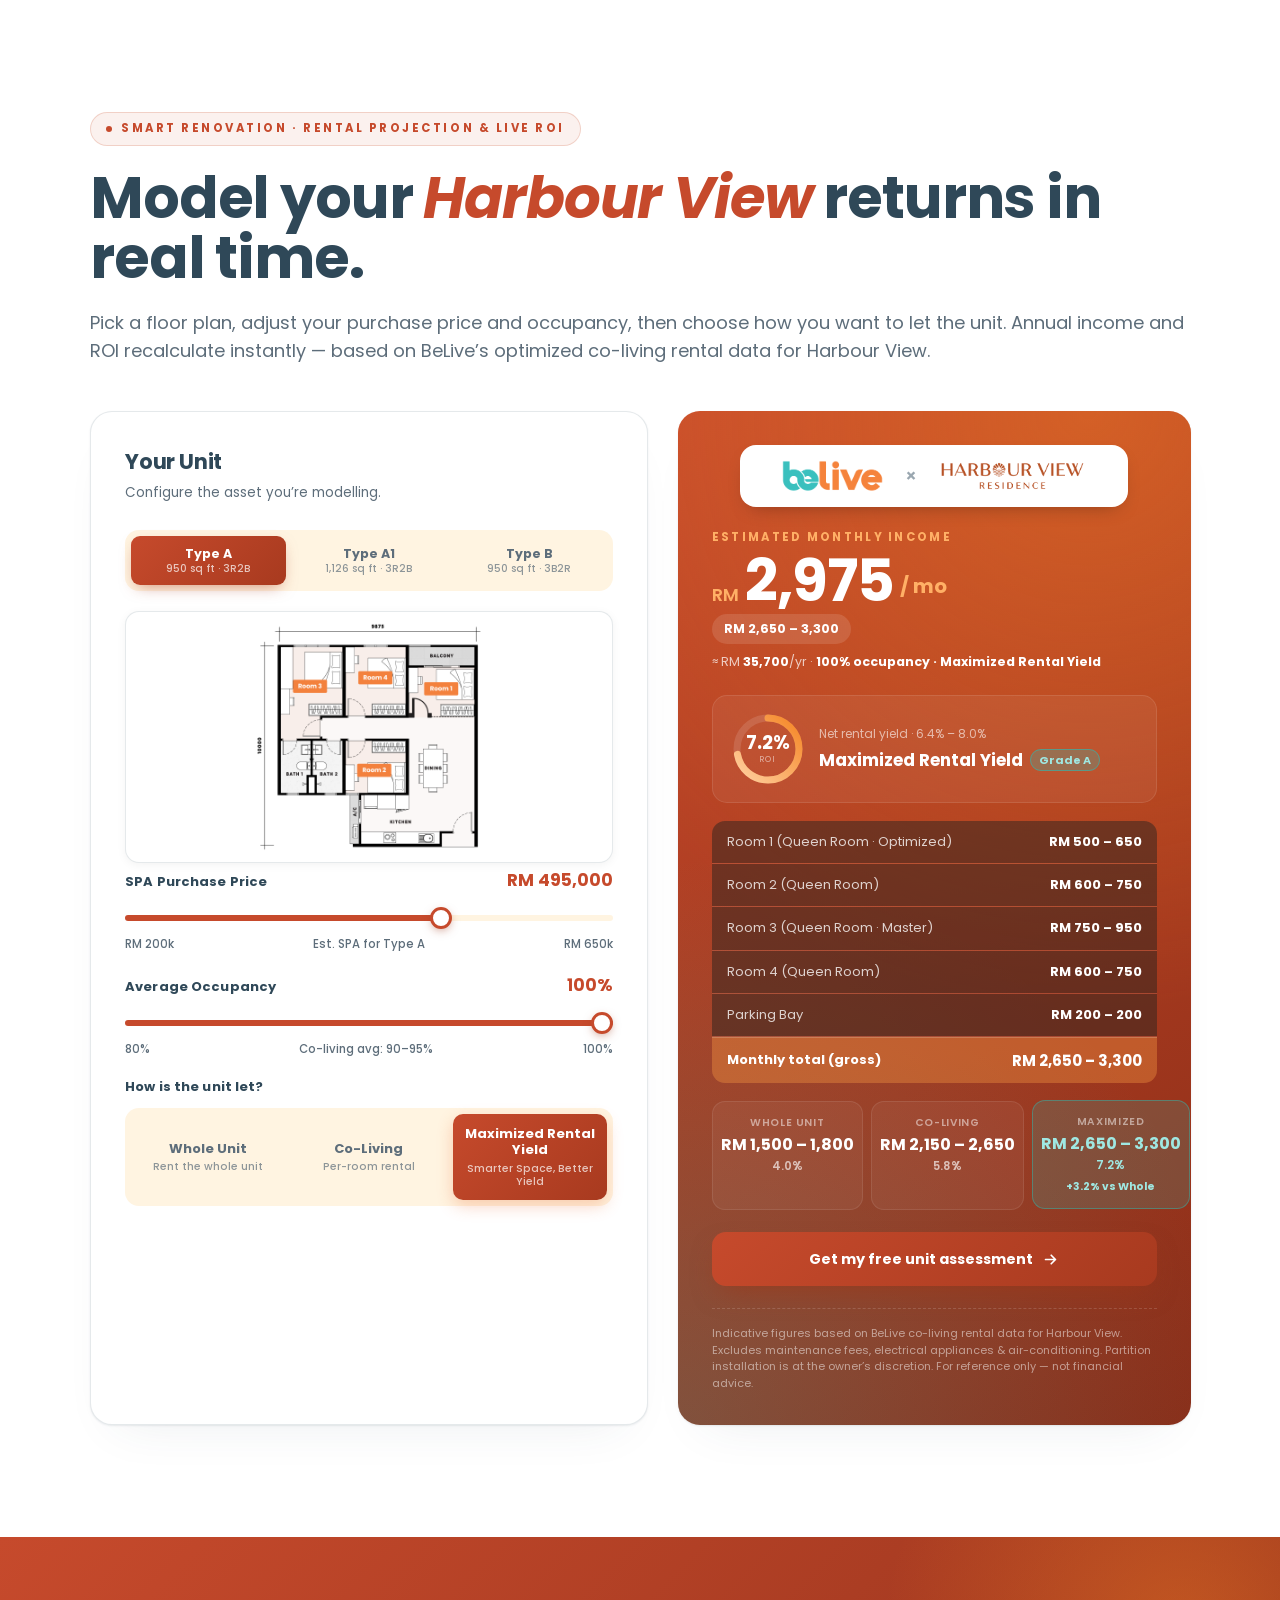
==== commit 03e0994b: "Swap Hotel category back to Nearby Condo with room-type rental pricing" ====
--- a/index.html
+++ b/index.html
@@ -635,7 +635,7 @@
   <div class="container">
     <div class="catchment-chip">MARKET INSIGHTS</div>
     <h2 class="catchment-title">Catchment Map · <span class="accent-orange">Butterworth</span></h2>
-    <p class="catchment-sub">The catchment around Harbour View Residence with 3 km and 6 km rings — schools, hospitals, malls, hotels and transport links, each labelled with its distance from Harbour View.</p>
+    <p class="catchment-sub">The catchment around Harbour View Residence with 3 km and 6 km rings — nearby condos, schools, hospitals, malls and transport links, each labelled with its distance from Harbour View.</p>
 
     <div class="catchment-grid">
       <div class="map-wrap">
@@ -684,13 +684,13 @@
           <div class="cat-summary">Govt + private hospitals nearby</div>
         </button>
 
-        <button class="cat-card" data-cat="hotel">
+        <button class="cat-card" data-cat="condo">
           <div class="cat-card-head">
-            <span class="cat-dot dot-hotel"></span>
-            <span class="cat-name">Hotel</span>
-          </div>
-          <div class="cat-items">Sunway Hotel Seberang Jaya · The Light Hotel · Hompass Hotel · Sara Hotel</div>
-          <div class="cat-summary">3–5 star hotels within ~3 km</div>
+            <span class="cat-dot dot-condo"></span>
+            <span class="cat-name">Nearby Condo</span>
+          </div>
+          <div class="cat-items">Luminari · Ocean View · Woodsbury · Sea View Tower · Wellesley</div>
+          <div class="cat-summary">Harbour Place comparables — room-type rental pricing</div>
         </button>
 
         <button class="cat-card" data-cat="transport">
@@ -704,7 +704,7 @@
       </aside>
     </div>
 
-    <p class="catchment-footnote">Click a category card to filter the map — each pin then shows its distance label. Tick <strong>Show all</strong> to see every catchment pin within the 3 km and 6 km rings. Click any pin for details. Distances are straight-line from Harbour View (matching Google Maps' measure-distance tool). Amenities per OSK Property's Harbour View Residence material; some upcoming (*) and coordinates approximate.</p>
+    <p class="catchment-footnote">Click a category card to filter the map — each pin then shows its distance label. Tick <strong>Show all</strong> to see every catchment pin within the 3 km and 6 km rings. Click any pin for details; the ★ subject property and nearby condos also show room-type rental pricing. Distances are straight-line from Harbour View (matching Google Maps' measure-distance tool). Amenities per OSK Property's Harbour View Residence material; some upcoming (*) and coordinates approximate.</p>
   </div>
 </section>
 
@@ -1170,6 +1170,6 @@
 
 <script src="/vendor/leaflet/leaflet.js"></script>
 <script src="/js/condo-data.js?v=20260619" defer></script>
-<script src="/js/main.js?v=20260622k" defer></script>
+<script src="/js/main.js?v=20260622l" defer></script>
 </body>
 </html>
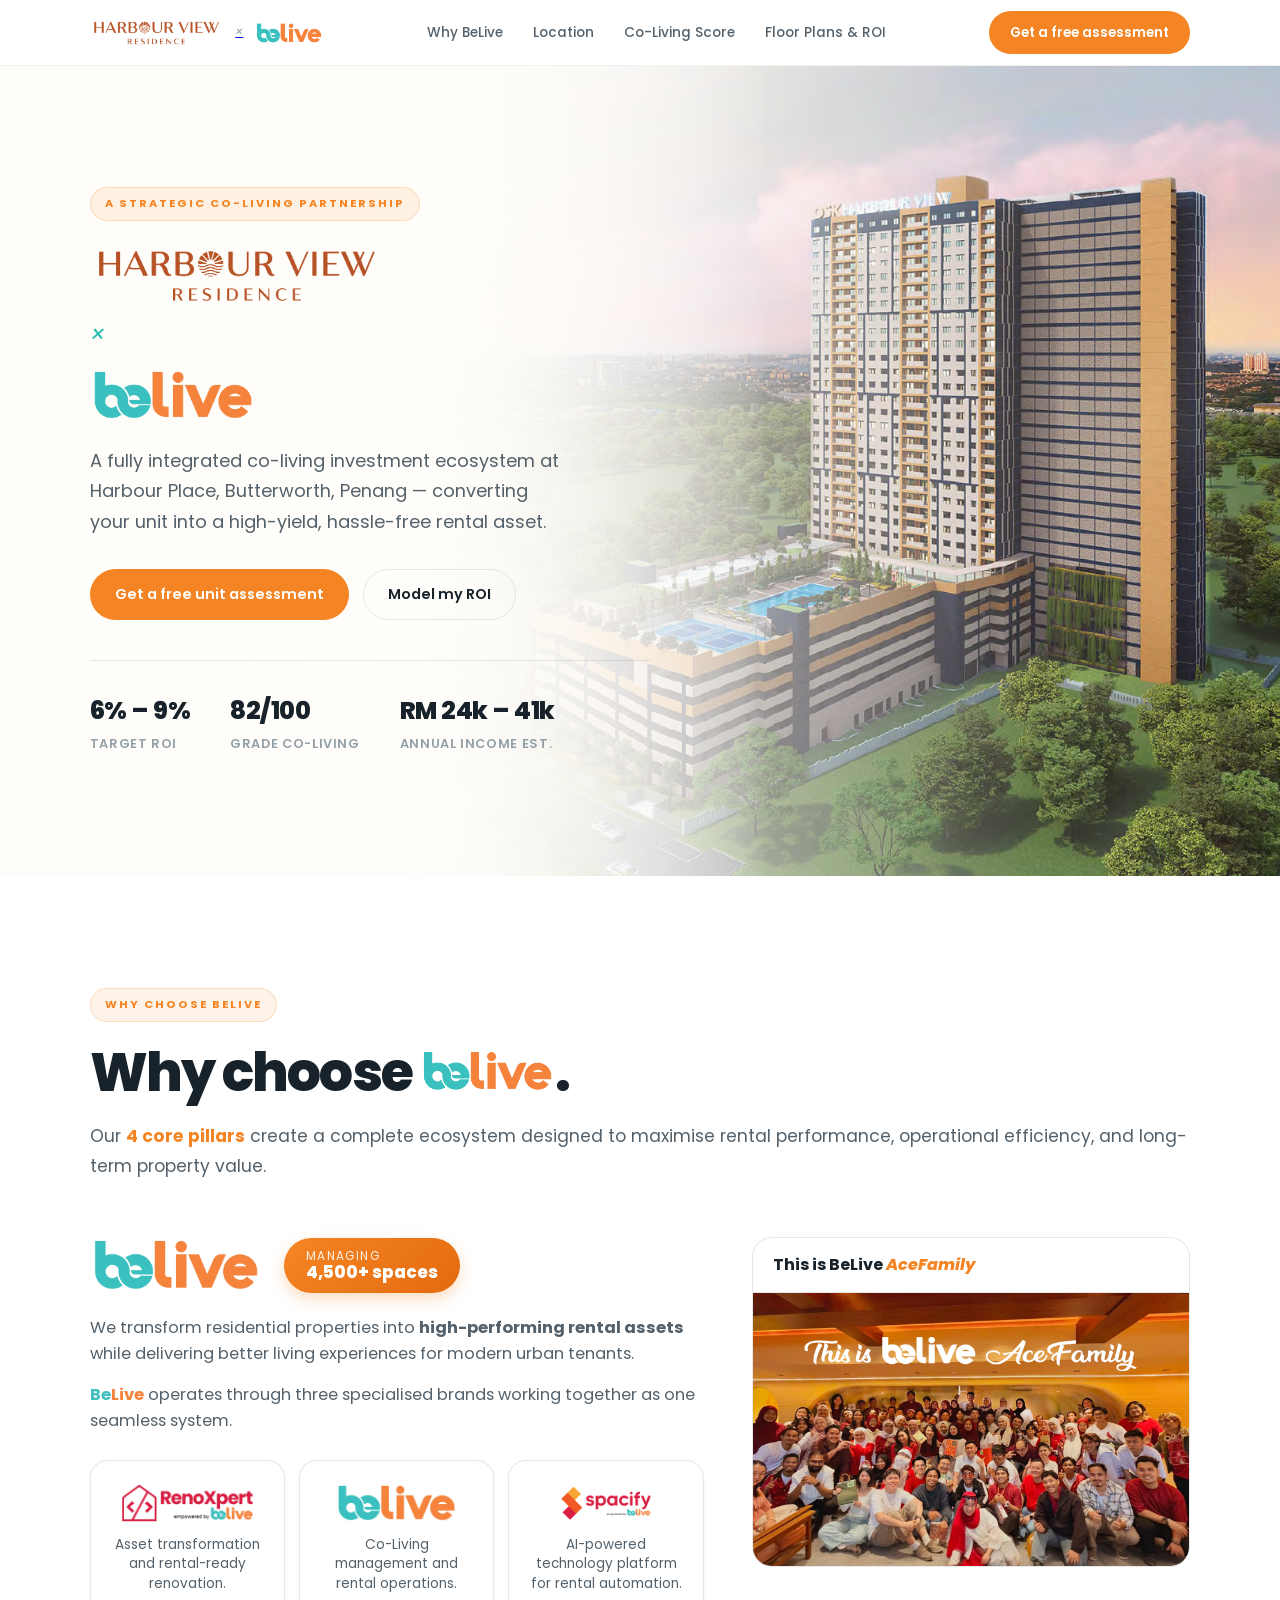
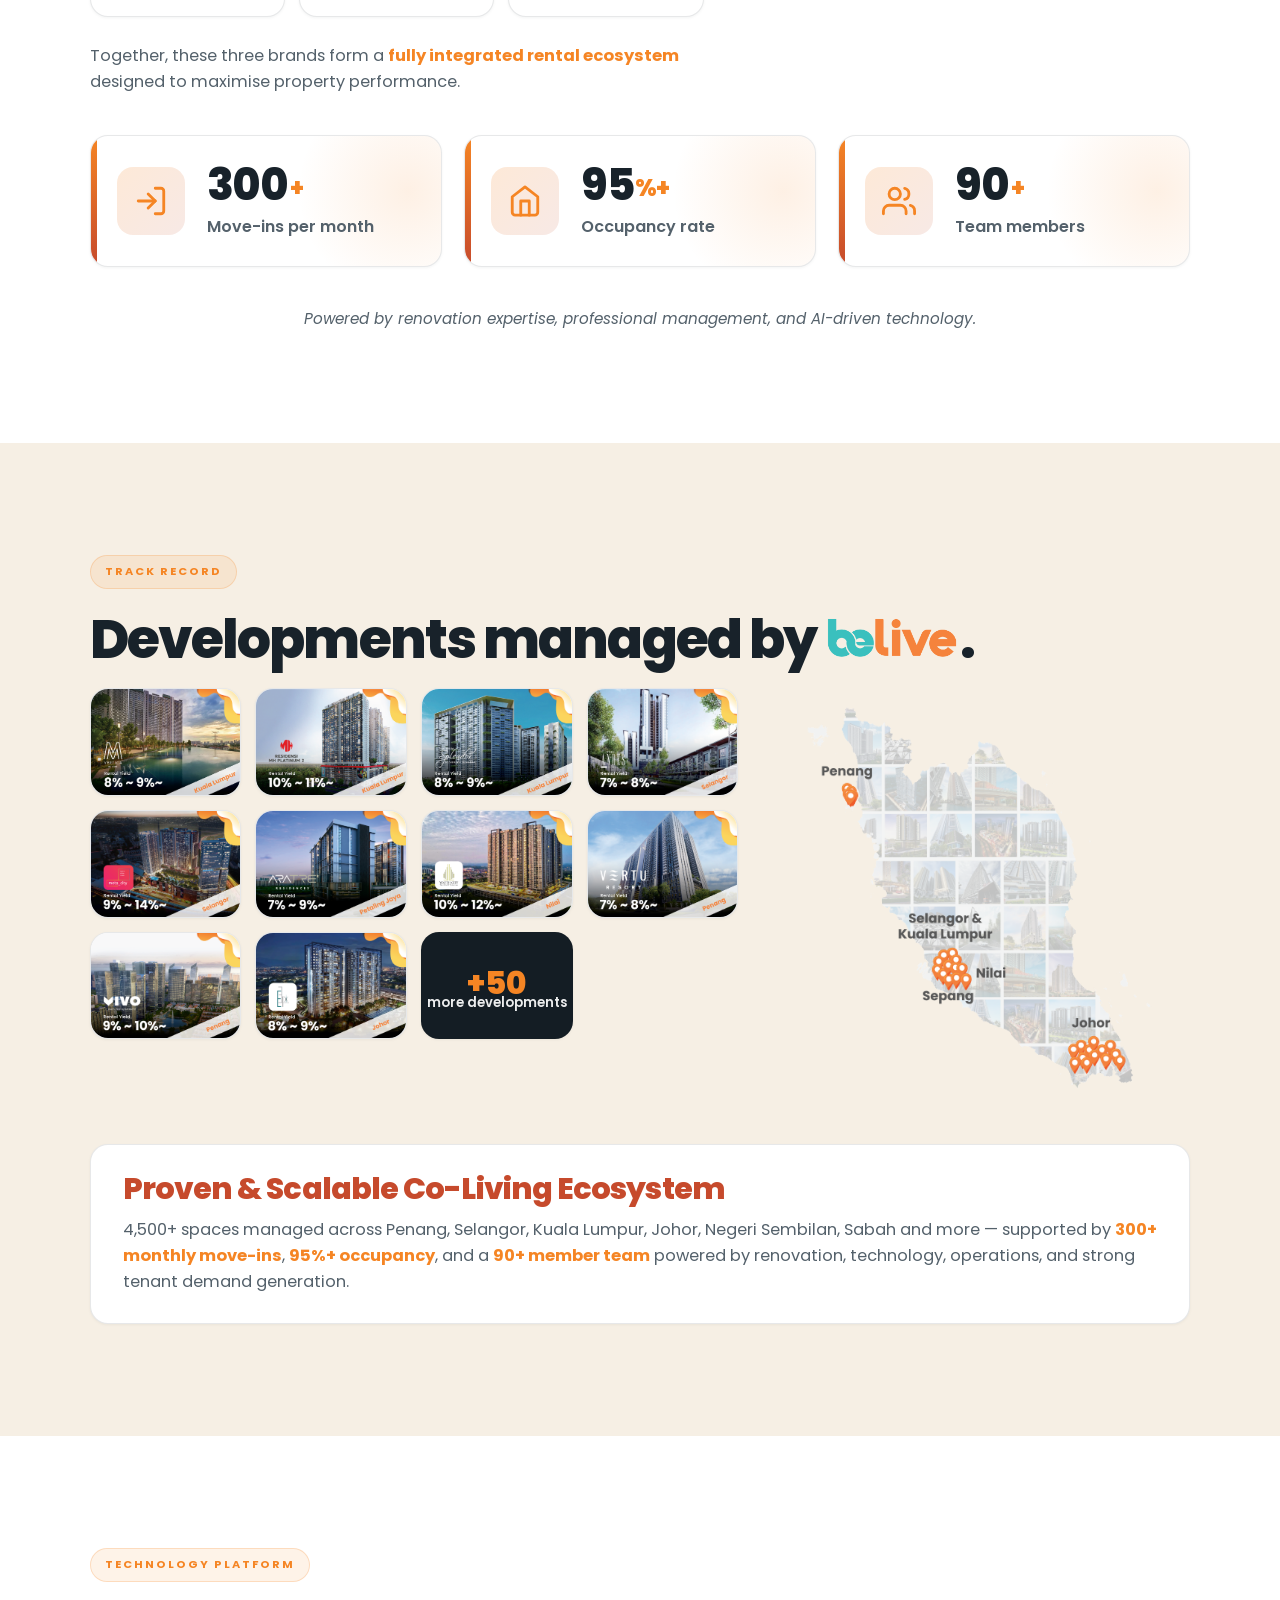
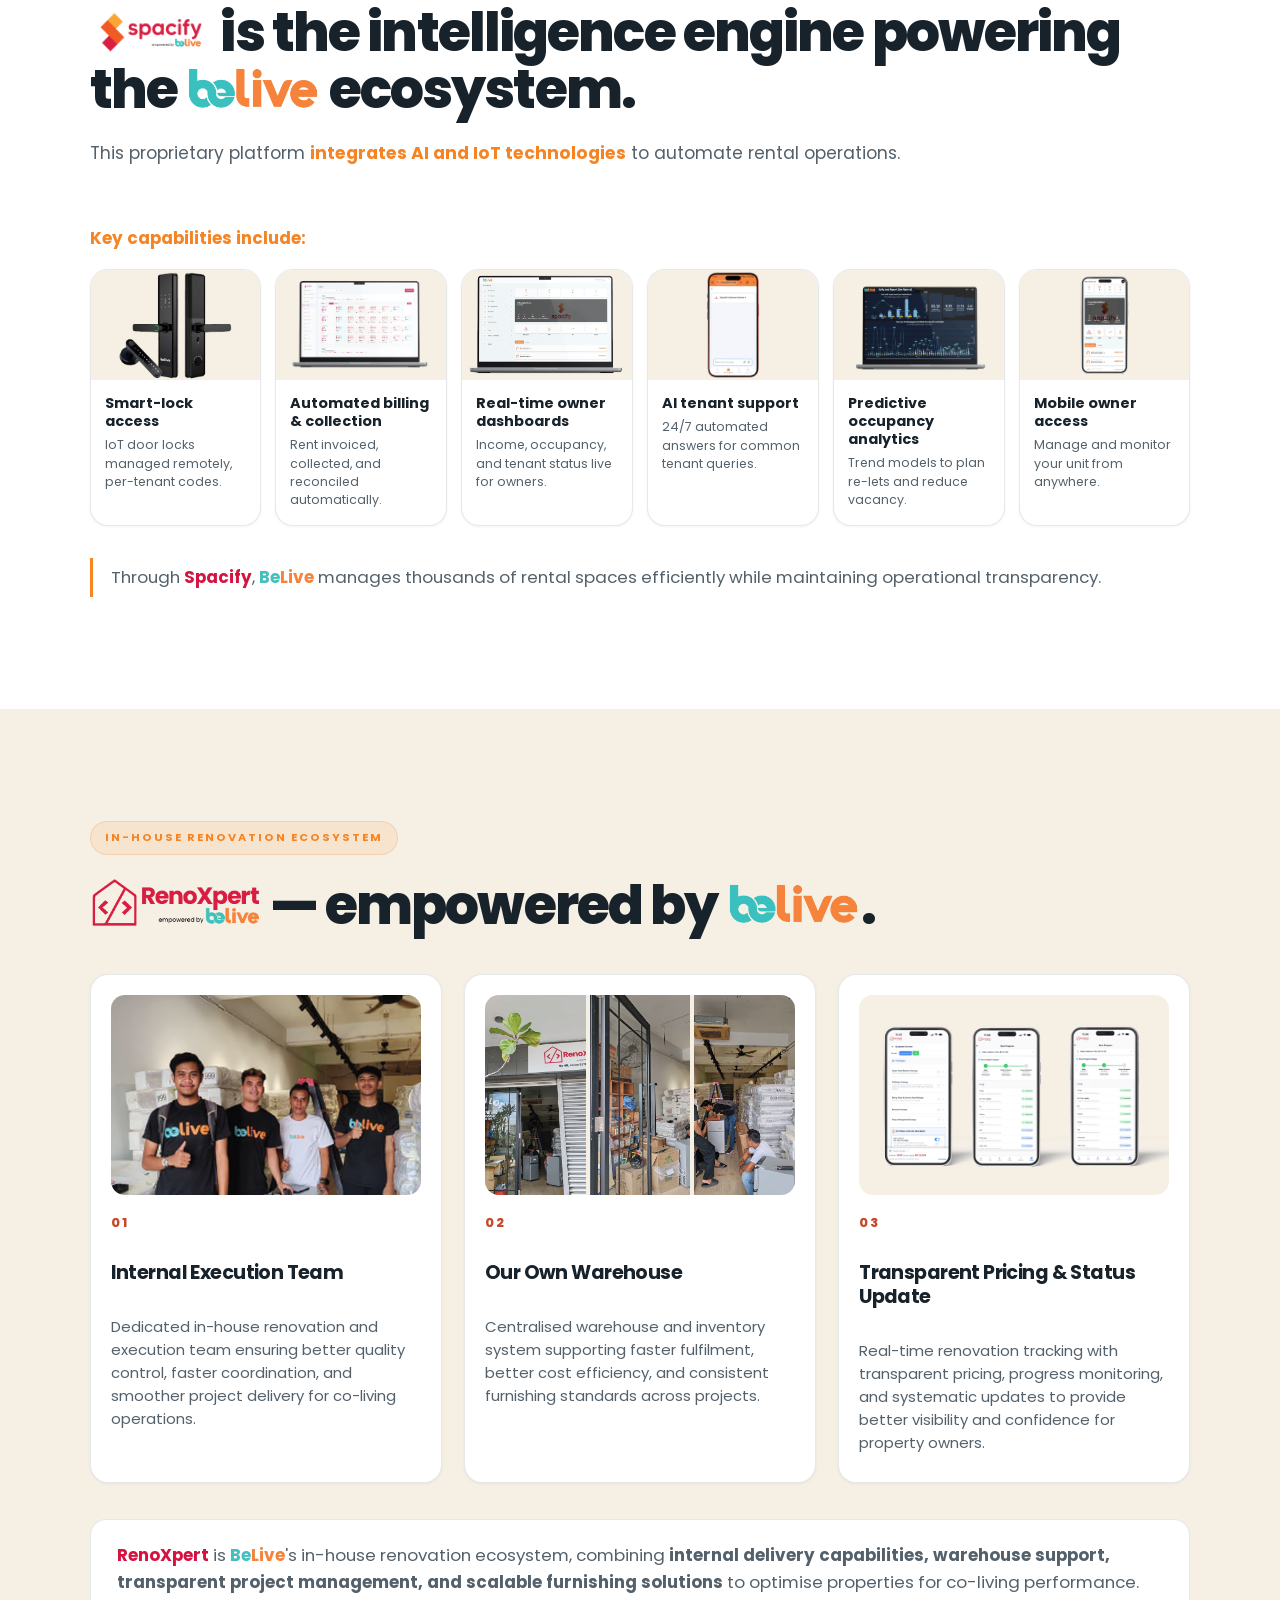
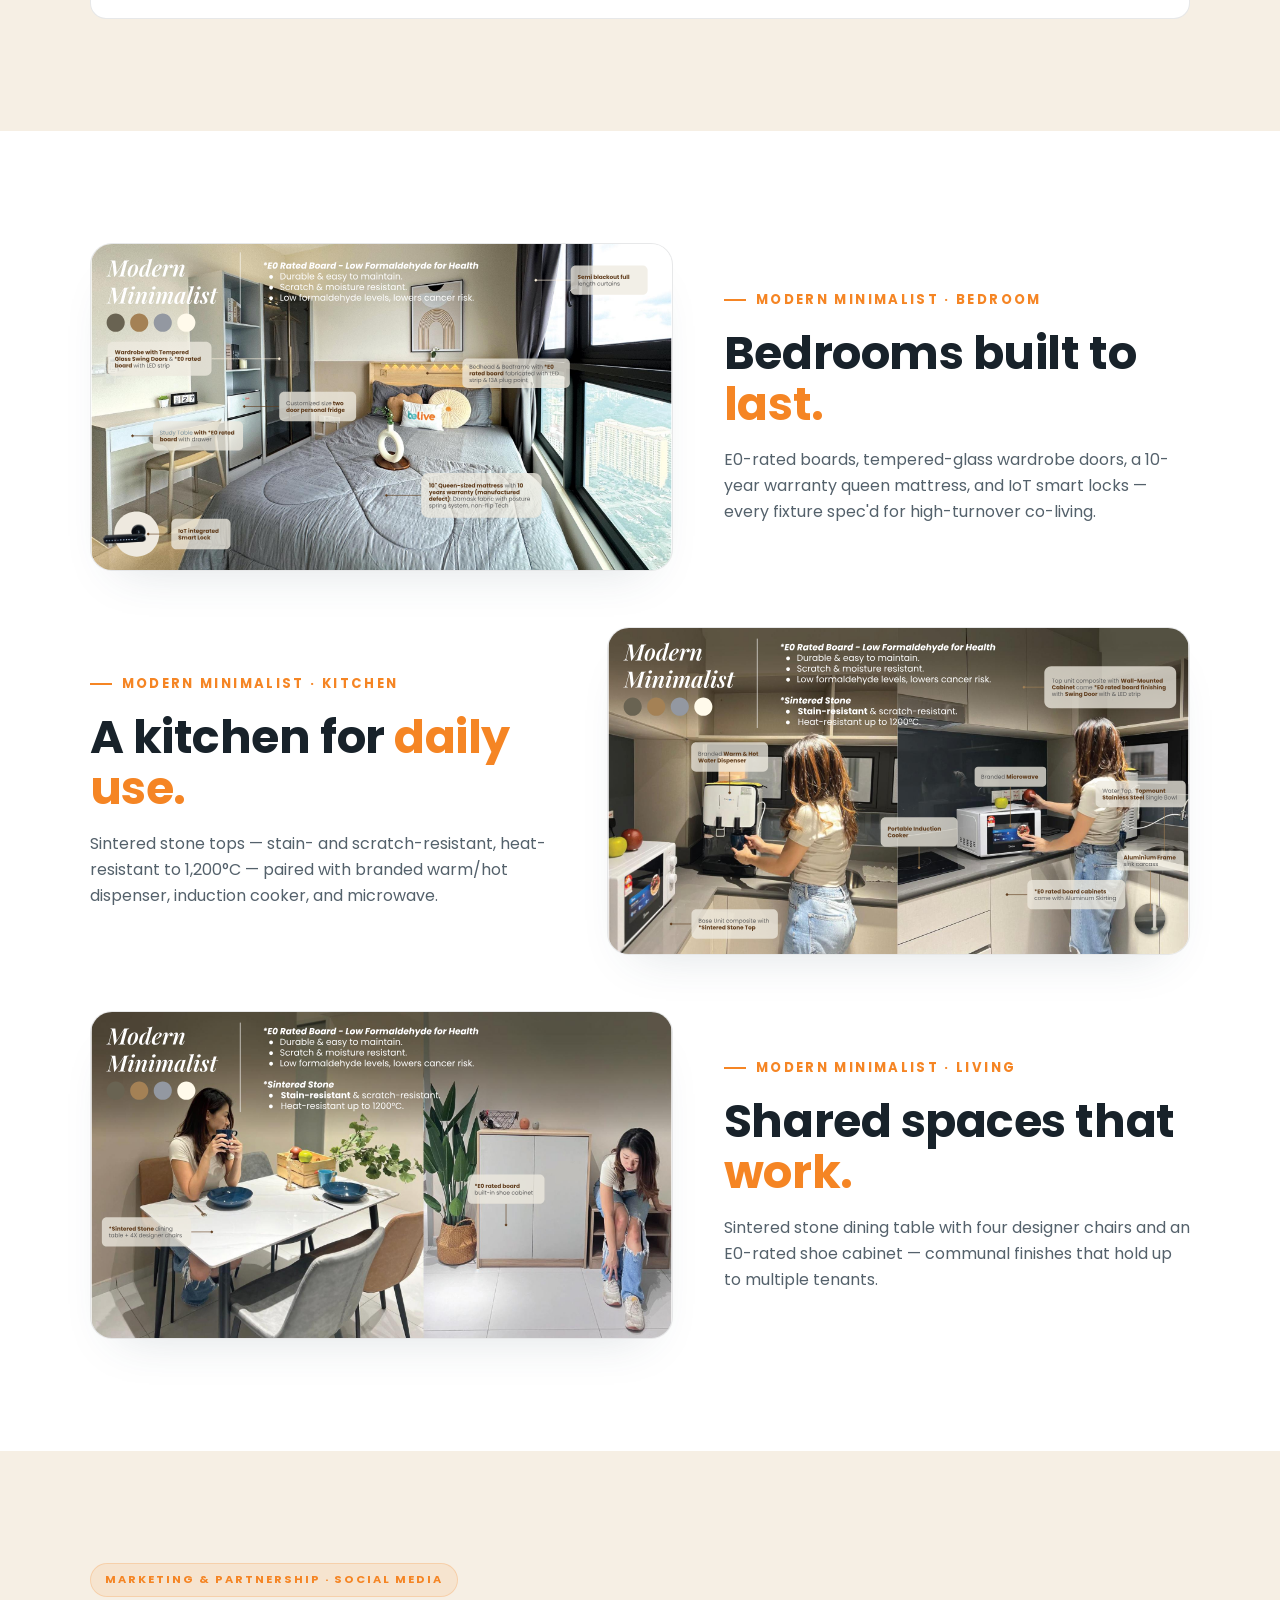
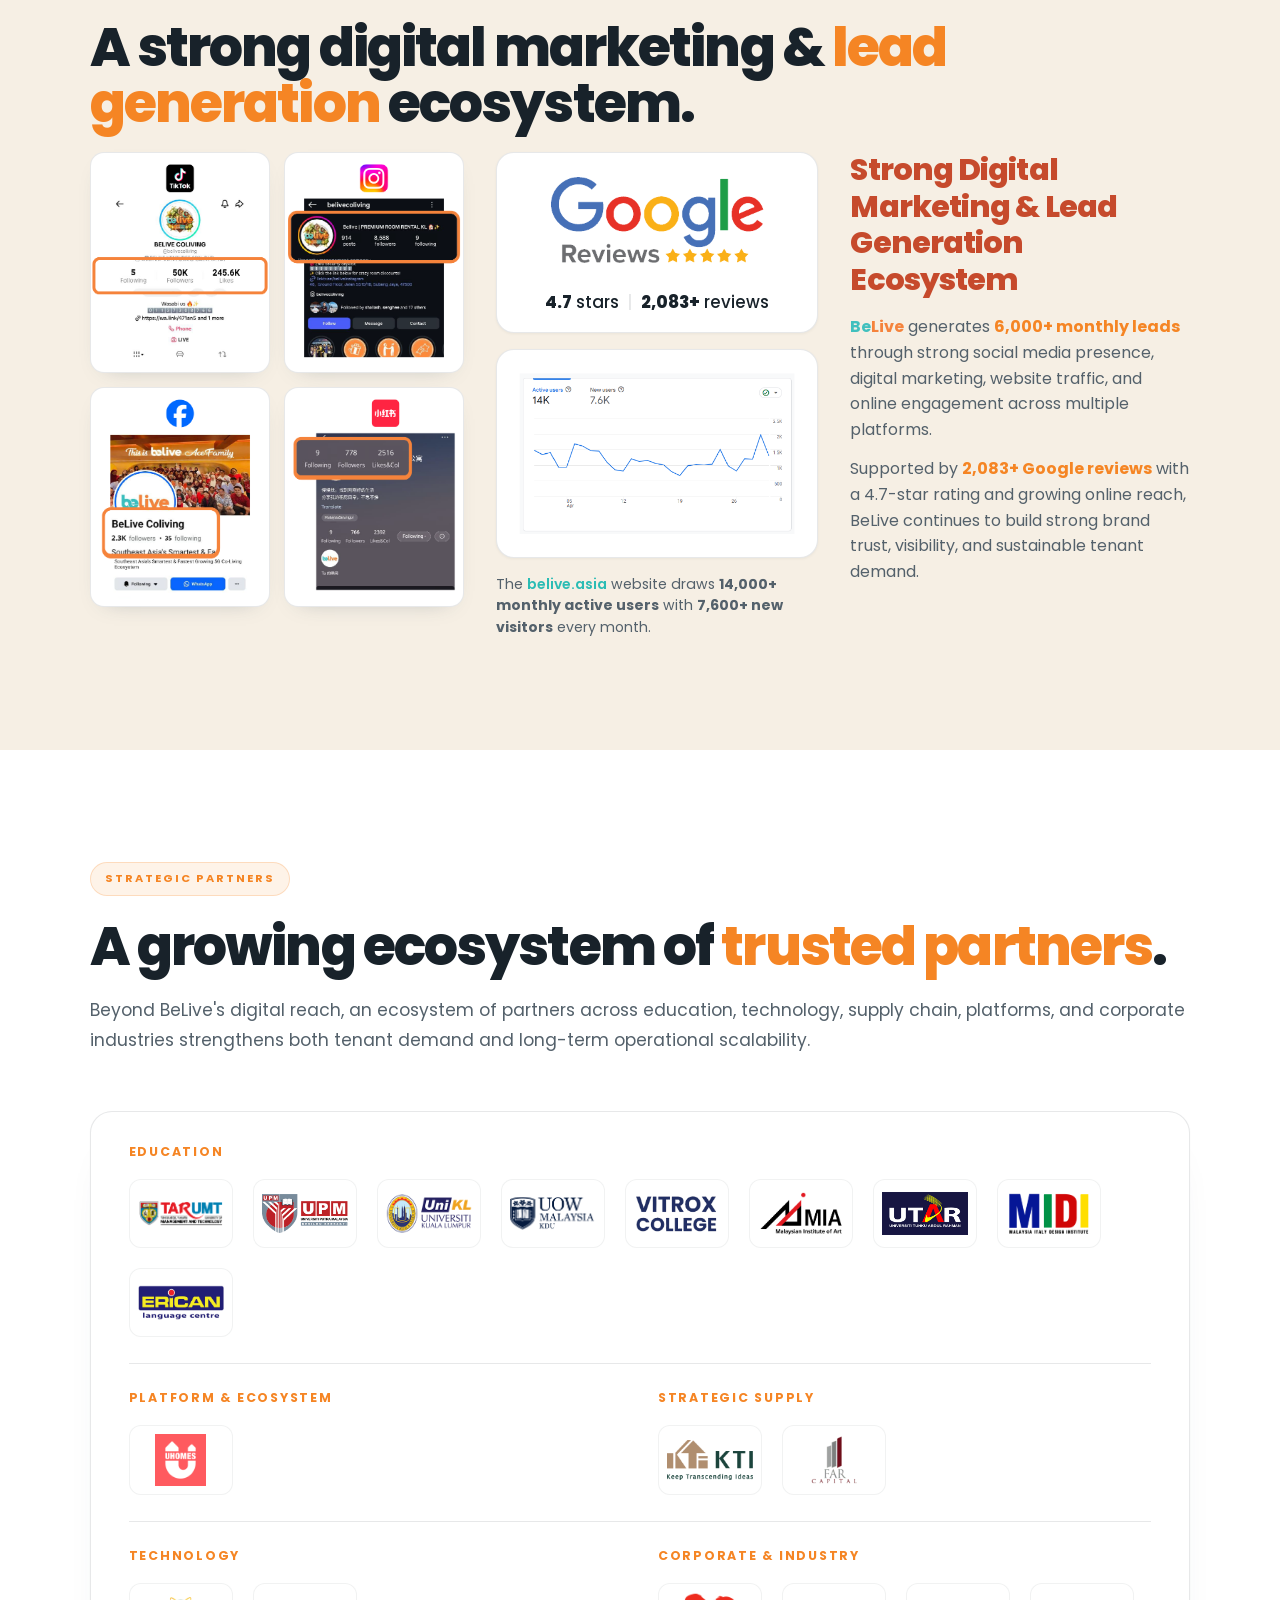
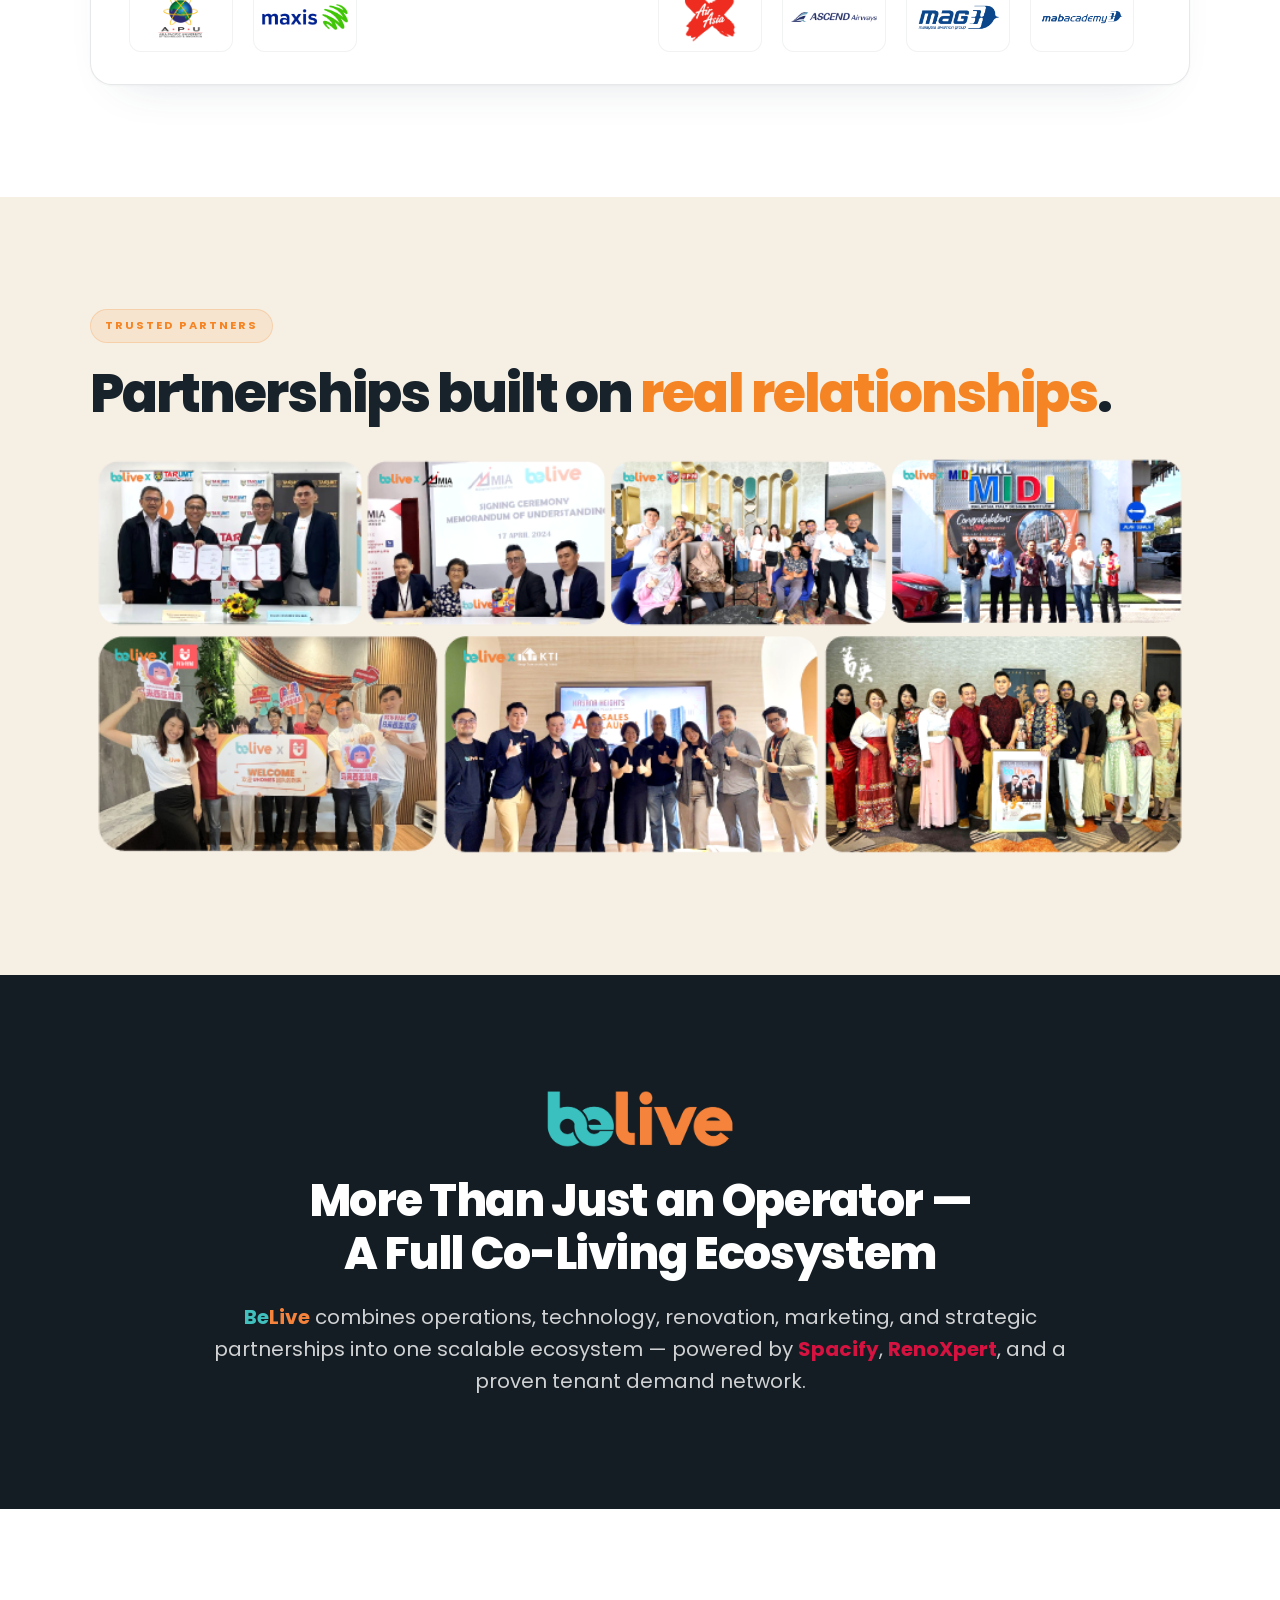
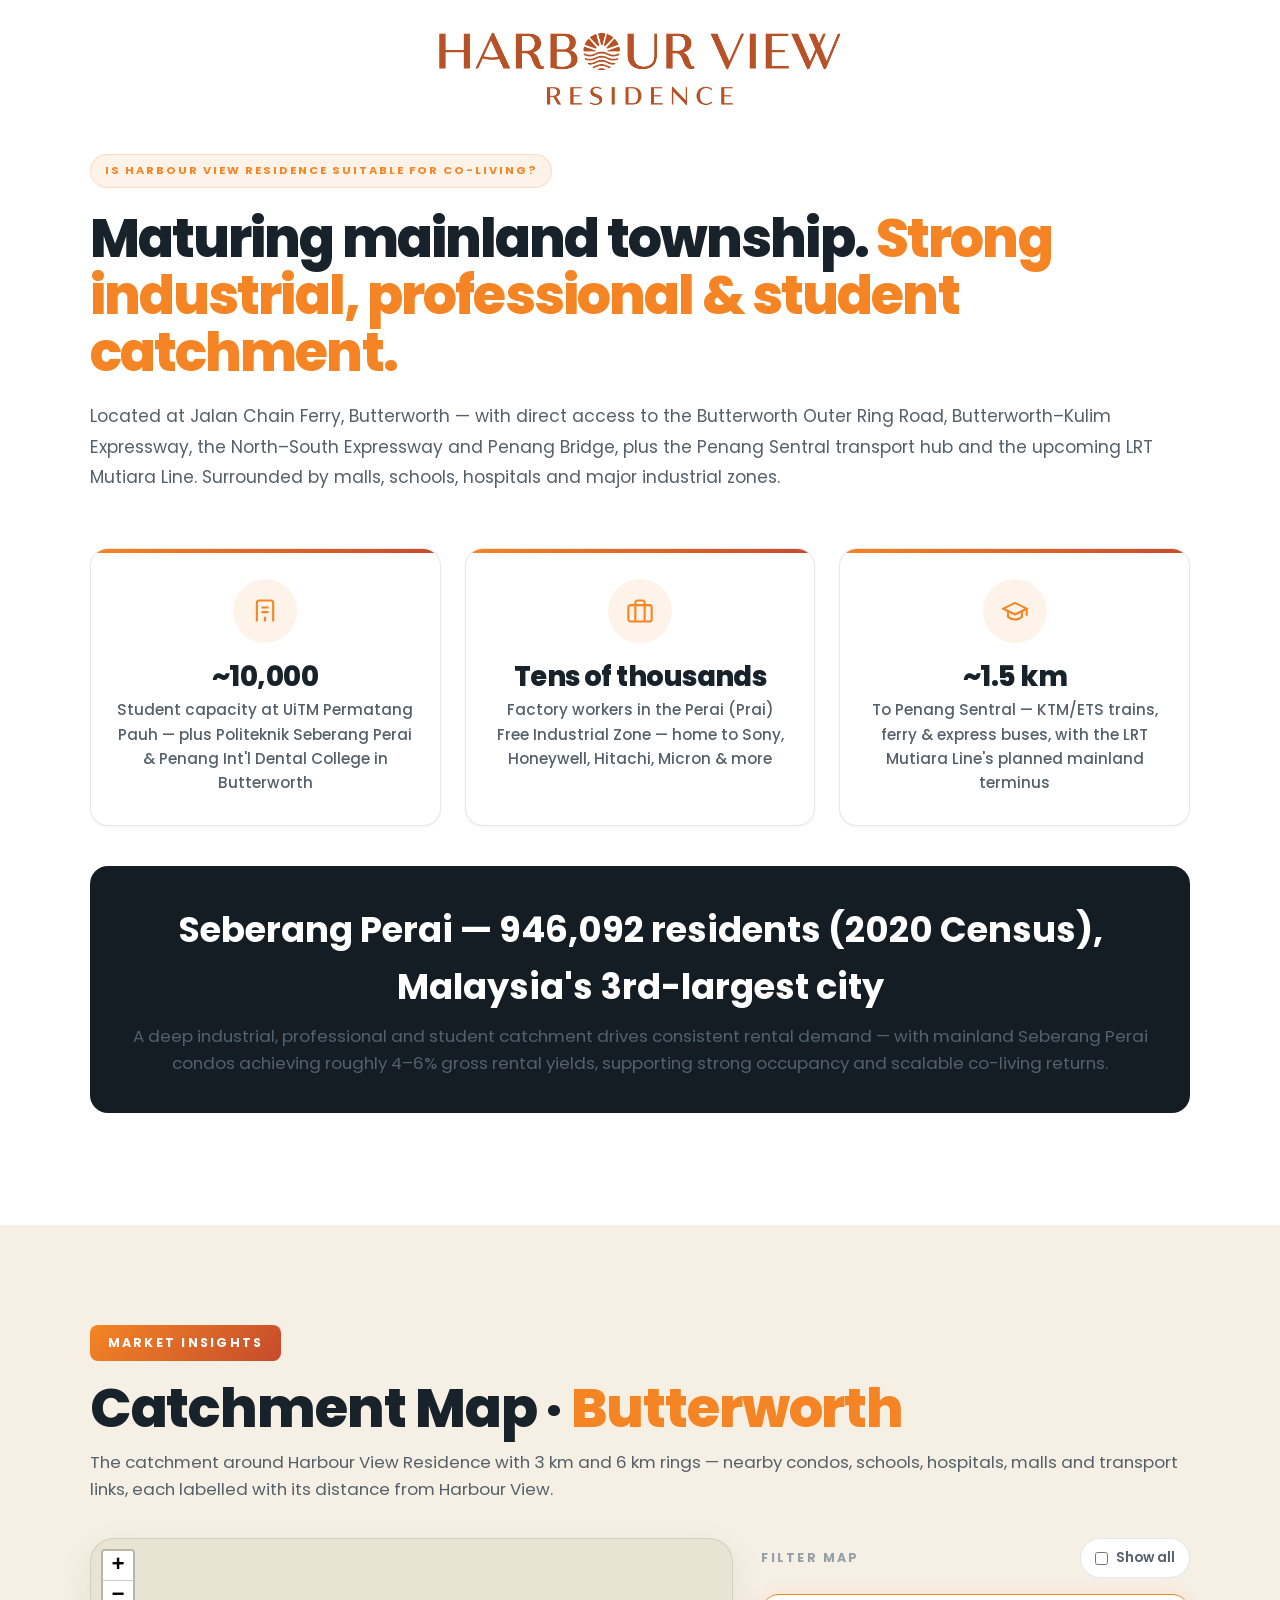
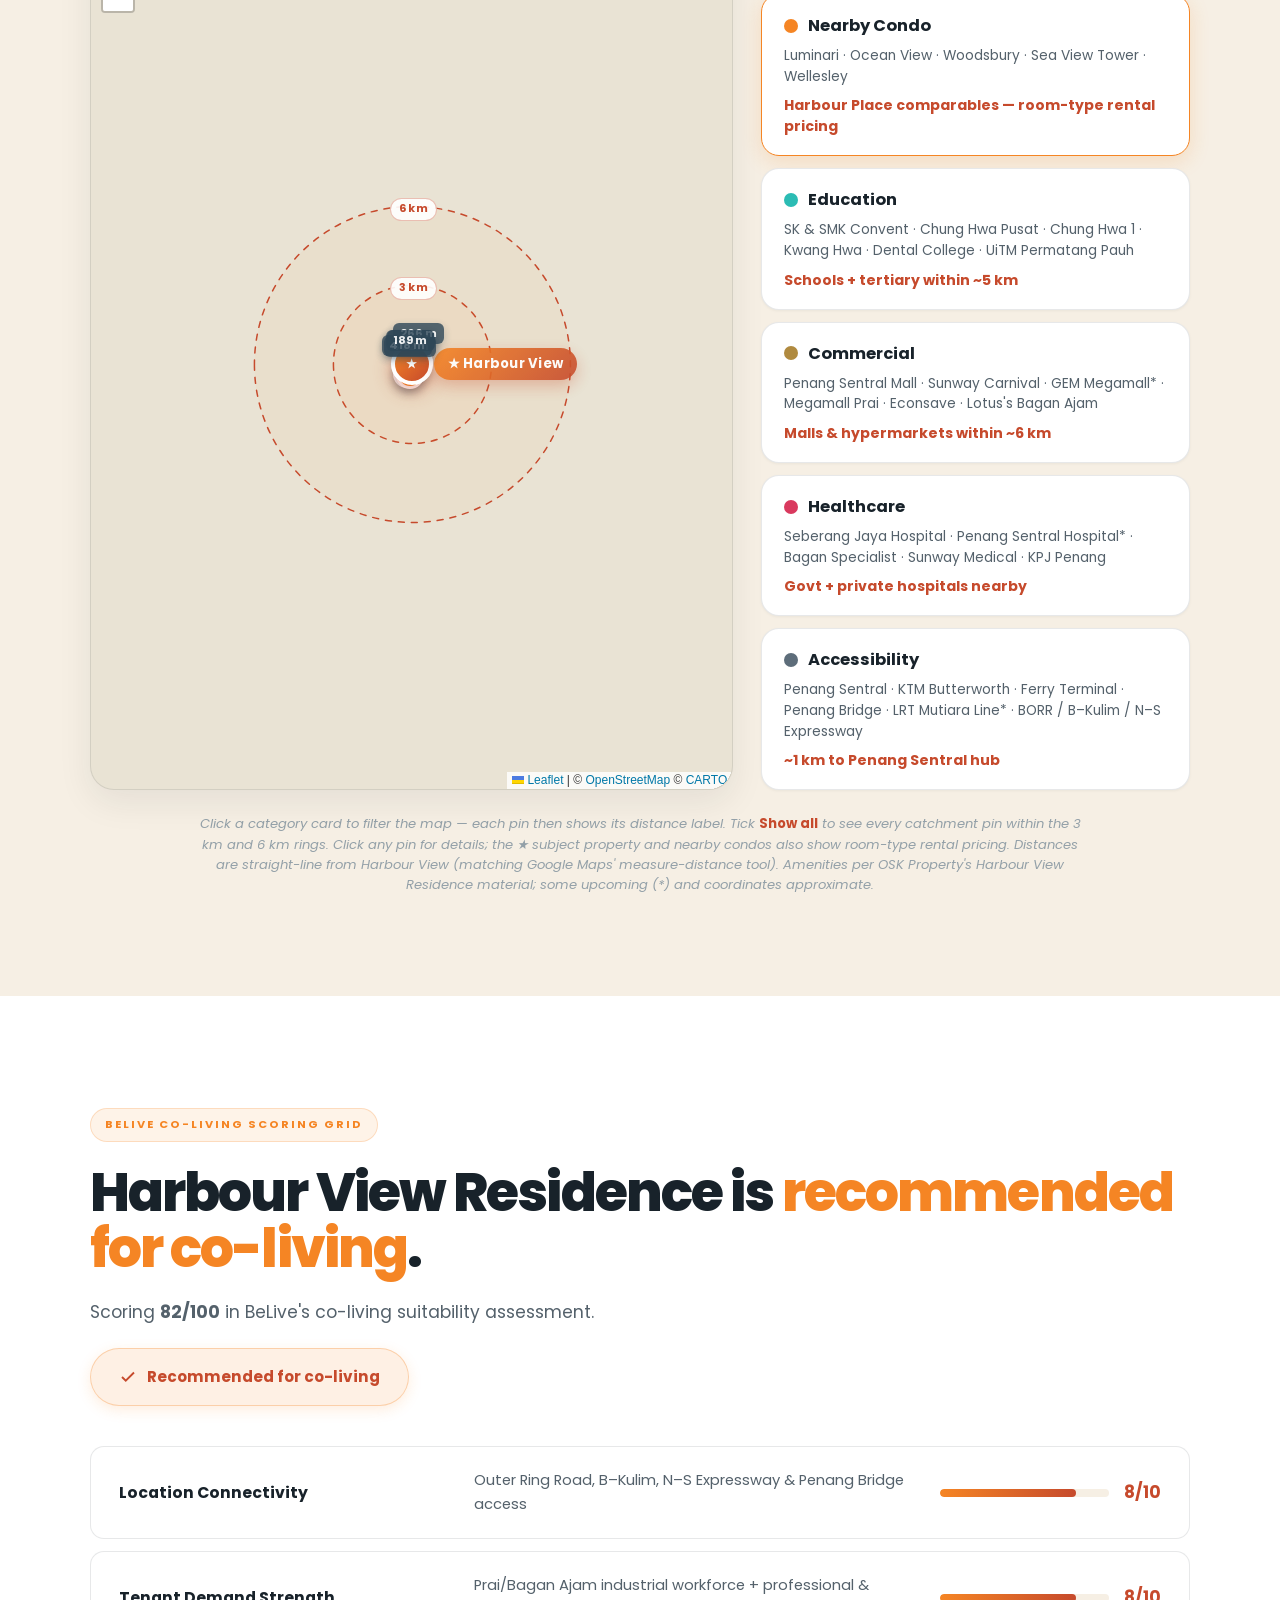
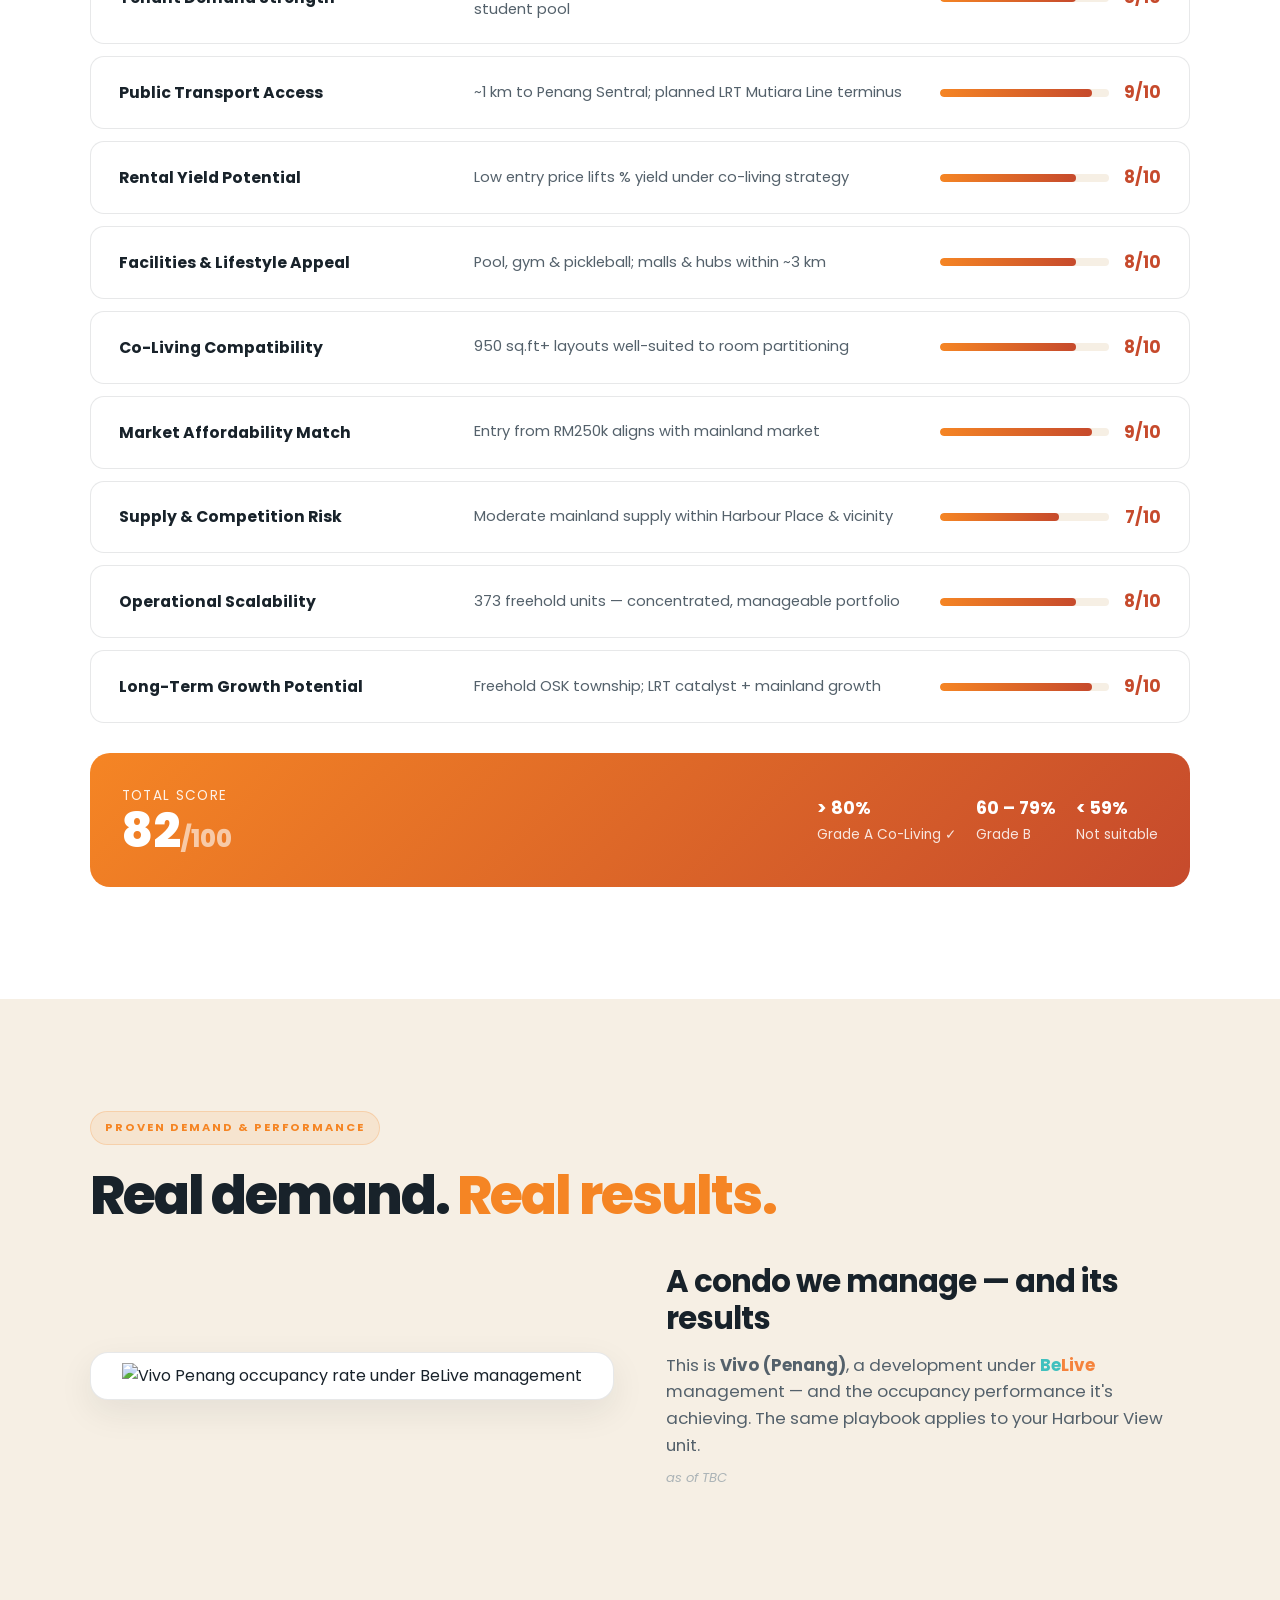
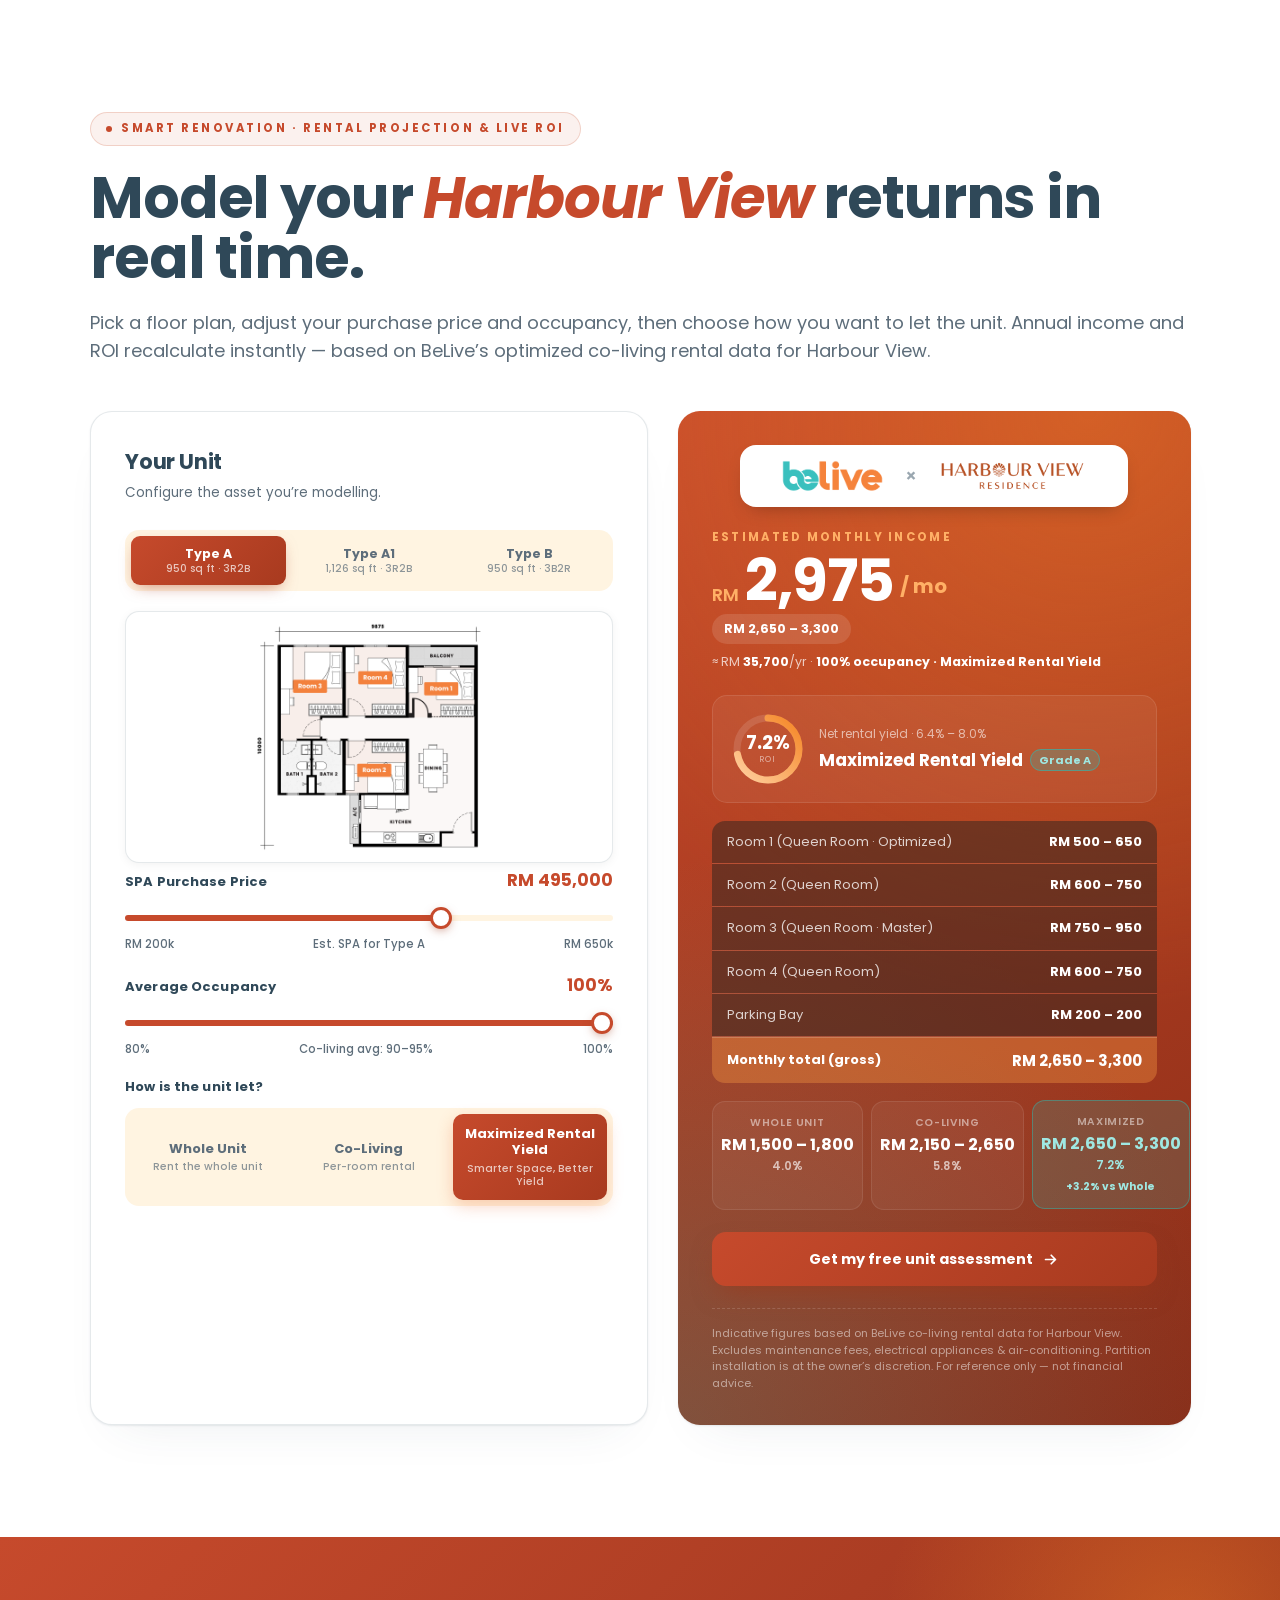
==== commit 9d740ce8: "Catchment: Nearby Condo first + selected by default, Show all off" ====
--- a/index.html
+++ b/index.html
@@ -652,12 +652,21 @@
         <div class="catchment-side-head">
           <span class="side-label">FILTER MAP</span>
           <label class="show-all">
-            <input type="checkbox" id="show-all-toggle" checked />
+            <input type="checkbox" id="show-all-toggle" />
             <span>Show all</span>
           </label>
         </div>
 
-        <button class="cat-card active" data-cat="education">
+        <button class="cat-card active" data-cat="condo">
+          <div class="cat-card-head">
+            <span class="cat-dot dot-condo"></span>
+            <span class="cat-name">Nearby Condo</span>
+          </div>
+          <div class="cat-items">Luminari · Ocean View · Woodsbury · Sea View Tower · Wellesley</div>
+          <div class="cat-summary">Harbour Place comparables — room-type rental pricing</div>
+        </button>
+
+        <button class="cat-card" data-cat="education">
           <div class="cat-card-head">
             <span class="cat-dot dot-education"></span>
             <span class="cat-name">Education</span>
@@ -682,15 +691,6 @@
           </div>
           <div class="cat-items">Seberang Jaya Hospital · Penang Sentral Hospital* · Bagan Specialist · Sunway Medical · KPJ Penang</div>
           <div class="cat-summary">Govt + private hospitals nearby</div>
-        </button>
-
-        <button class="cat-card" data-cat="condo">
-          <div class="cat-card-head">
-            <span class="cat-dot dot-condo"></span>
-            <span class="cat-name">Nearby Condo</span>
-          </div>
-          <div class="cat-items">Luminari · Ocean View · Woodsbury · Sea View Tower · Wellesley</div>
-          <div class="cat-summary">Harbour Place comparables — room-type rental pricing</div>
         </button>
 
         <button class="cat-card" data-cat="transport">
@@ -1170,6 +1170,6 @@
 
 <script src="/vendor/leaflet/leaflet.js"></script>
 <script src="/js/condo-data.js?v=20260619" defer></script>
-<script src="/js/main.js?v=20260622l" defer></script>
+<script src="/js/main.js?v=20260622m" defer></script>
 </body>
 </html>
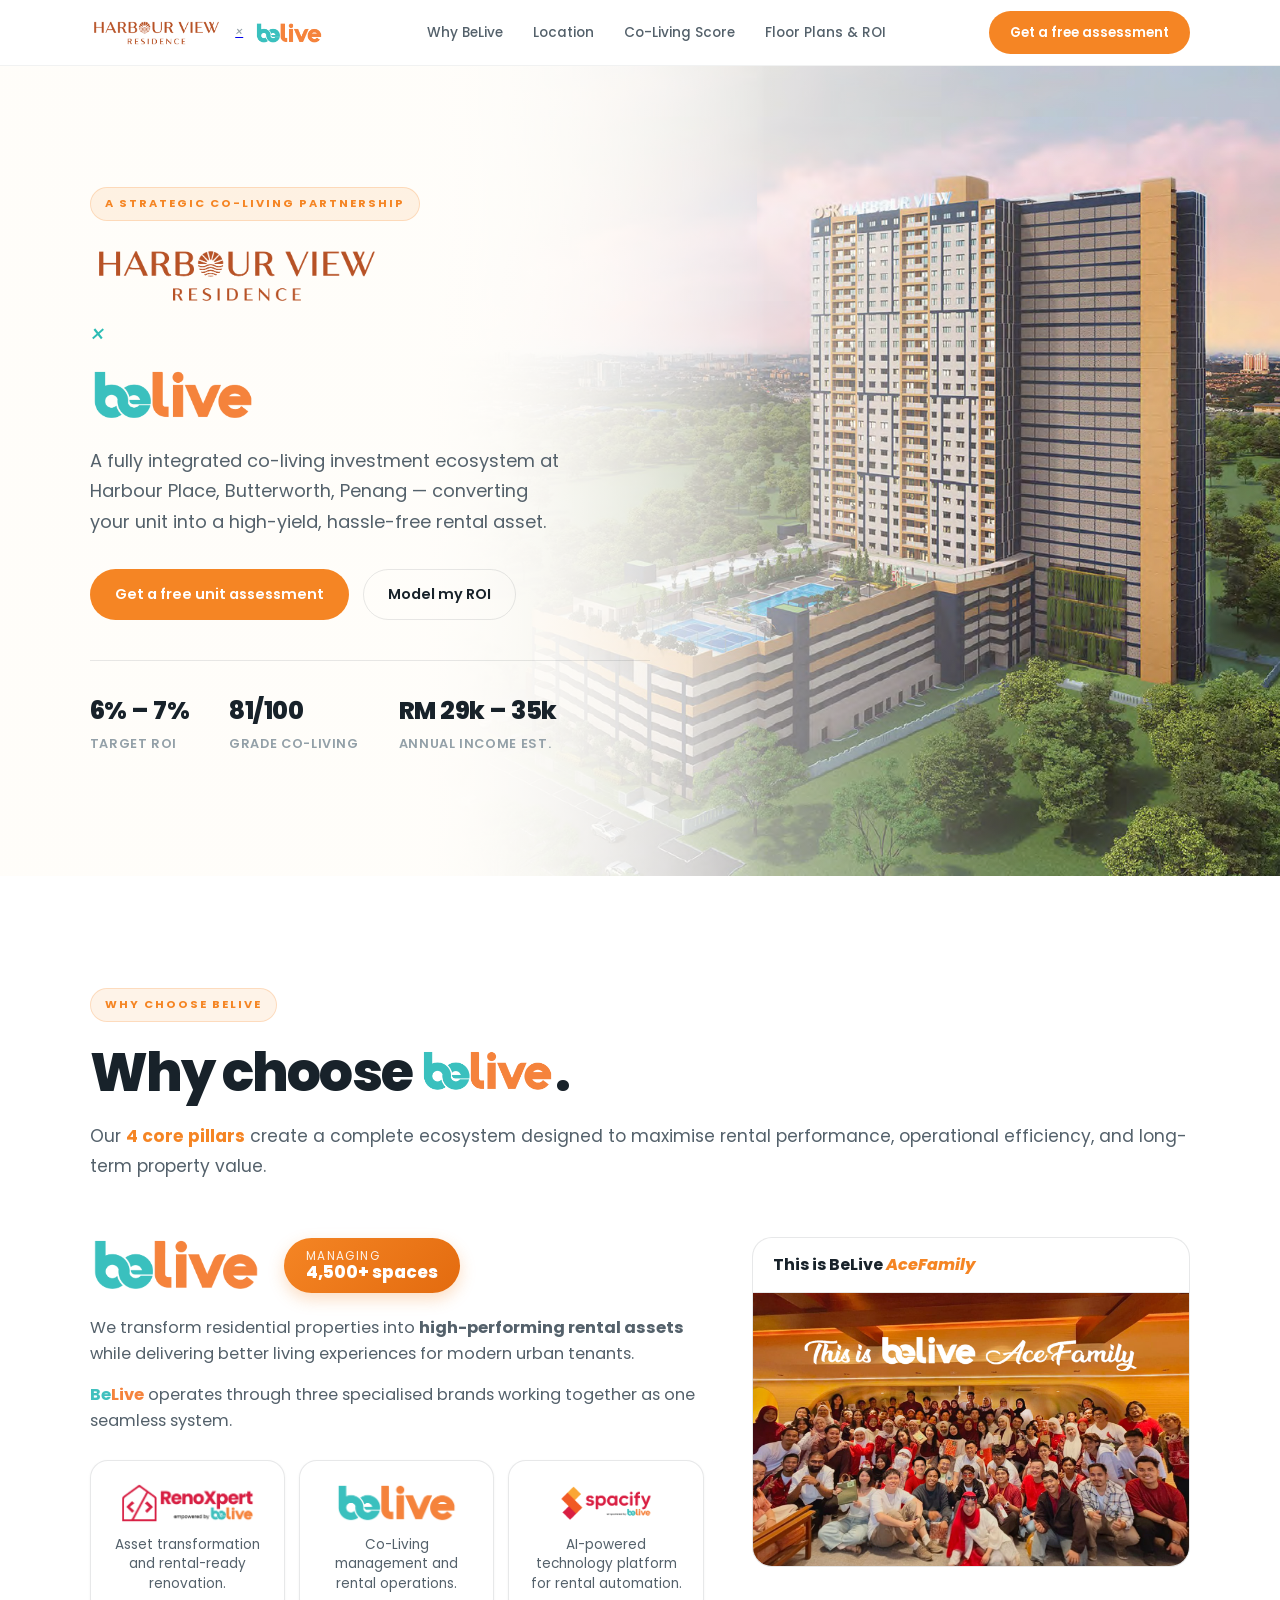
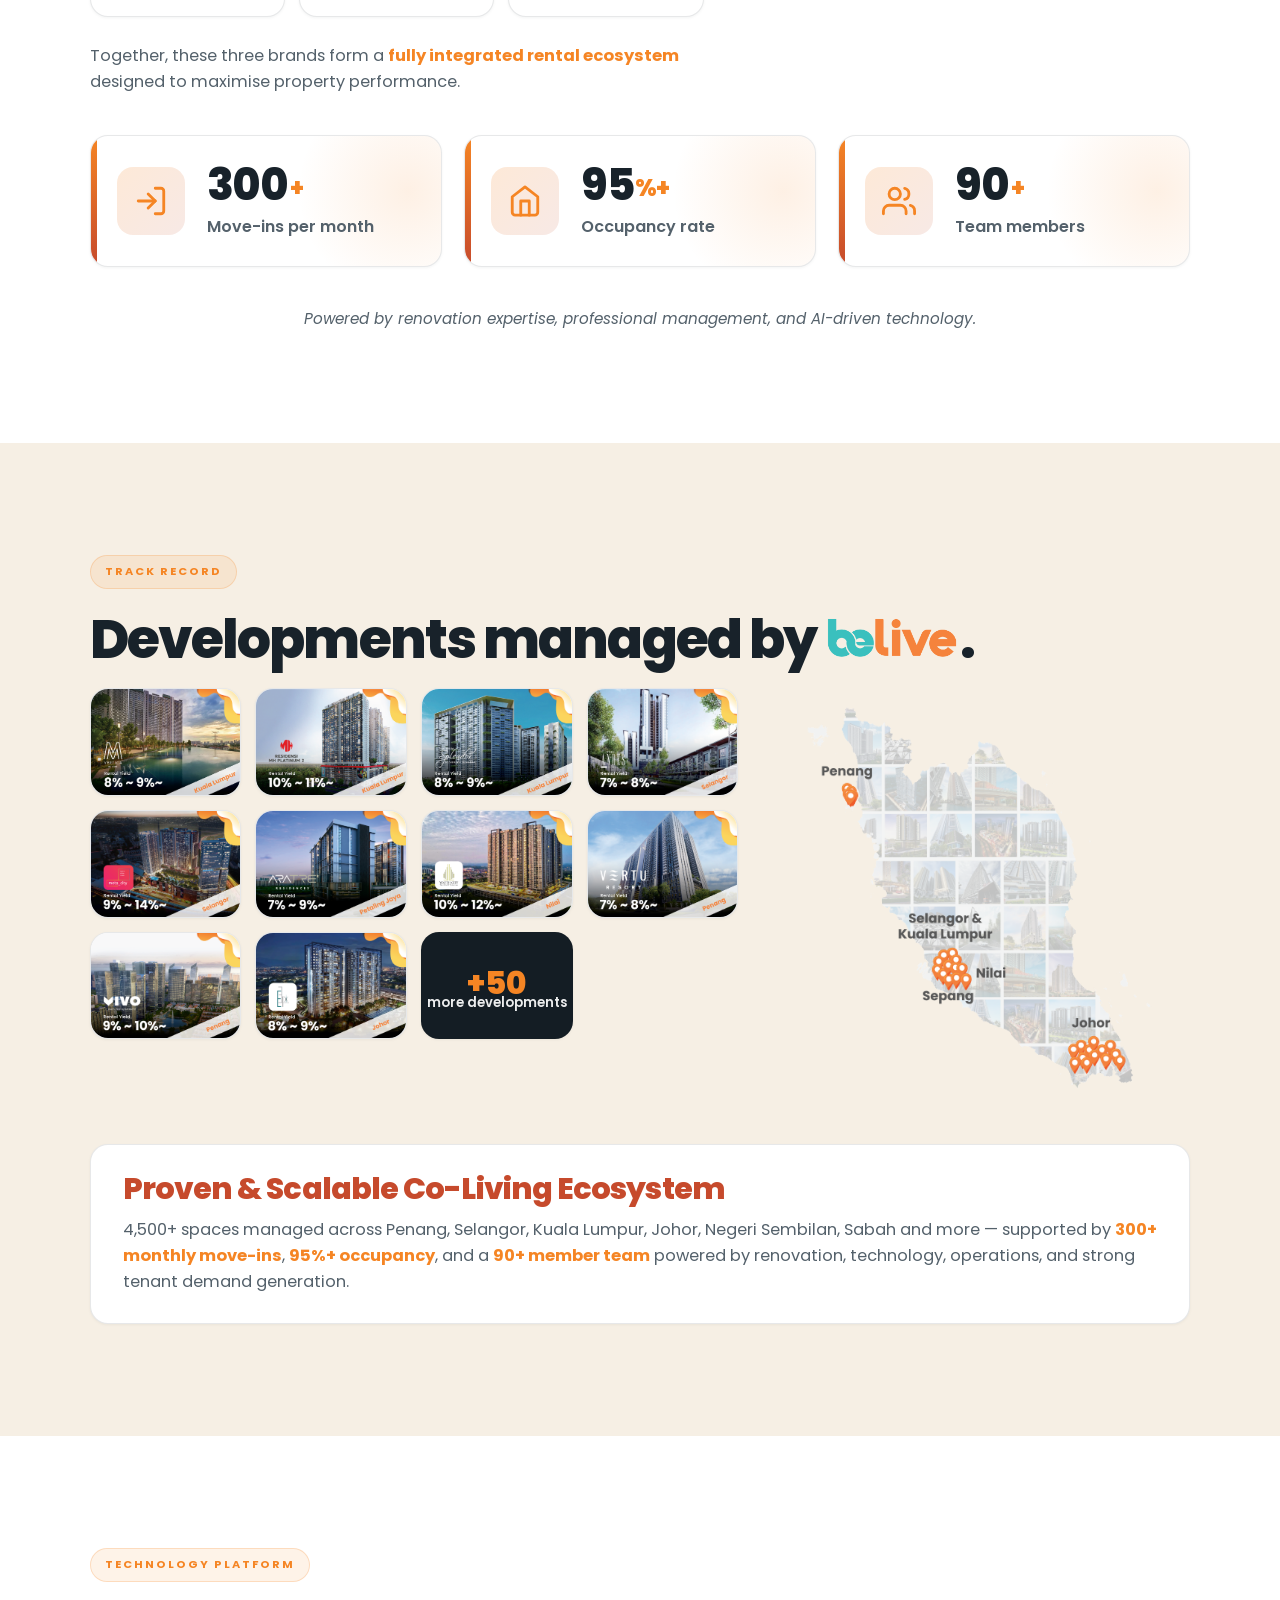
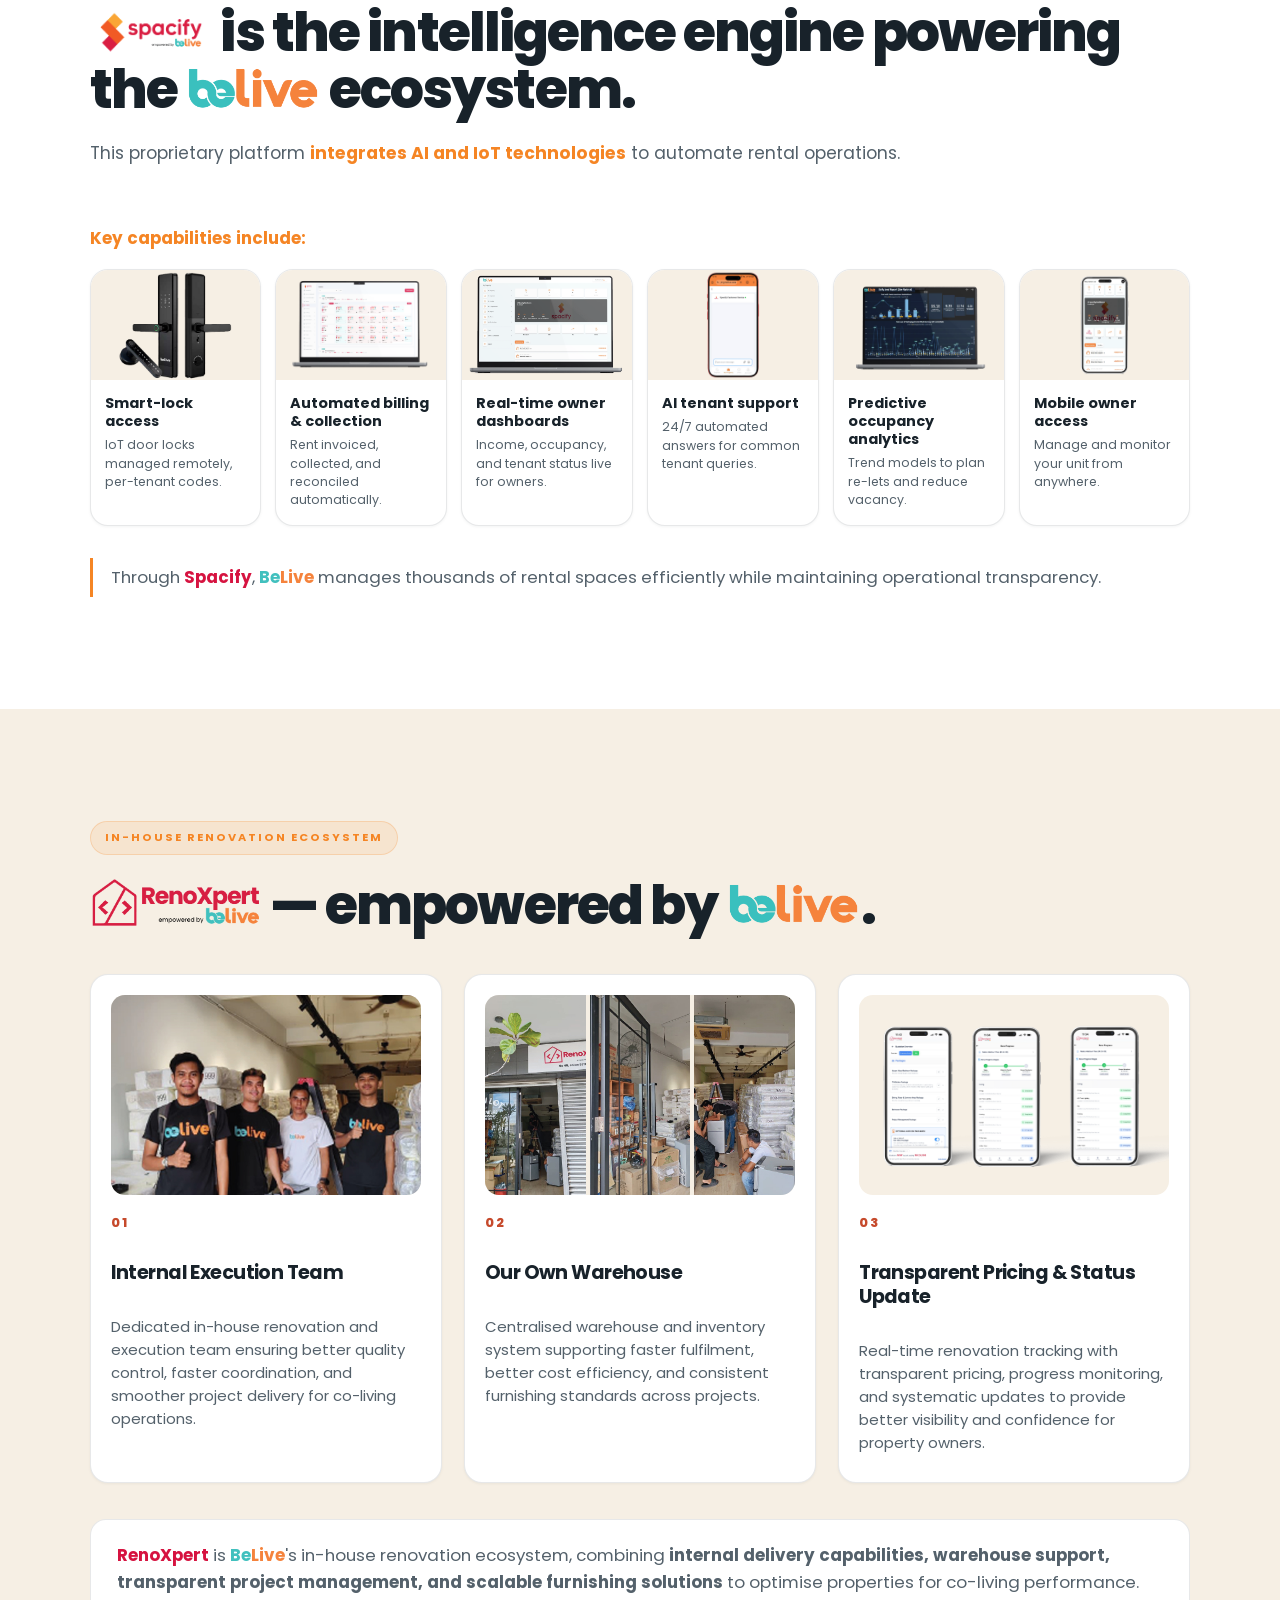
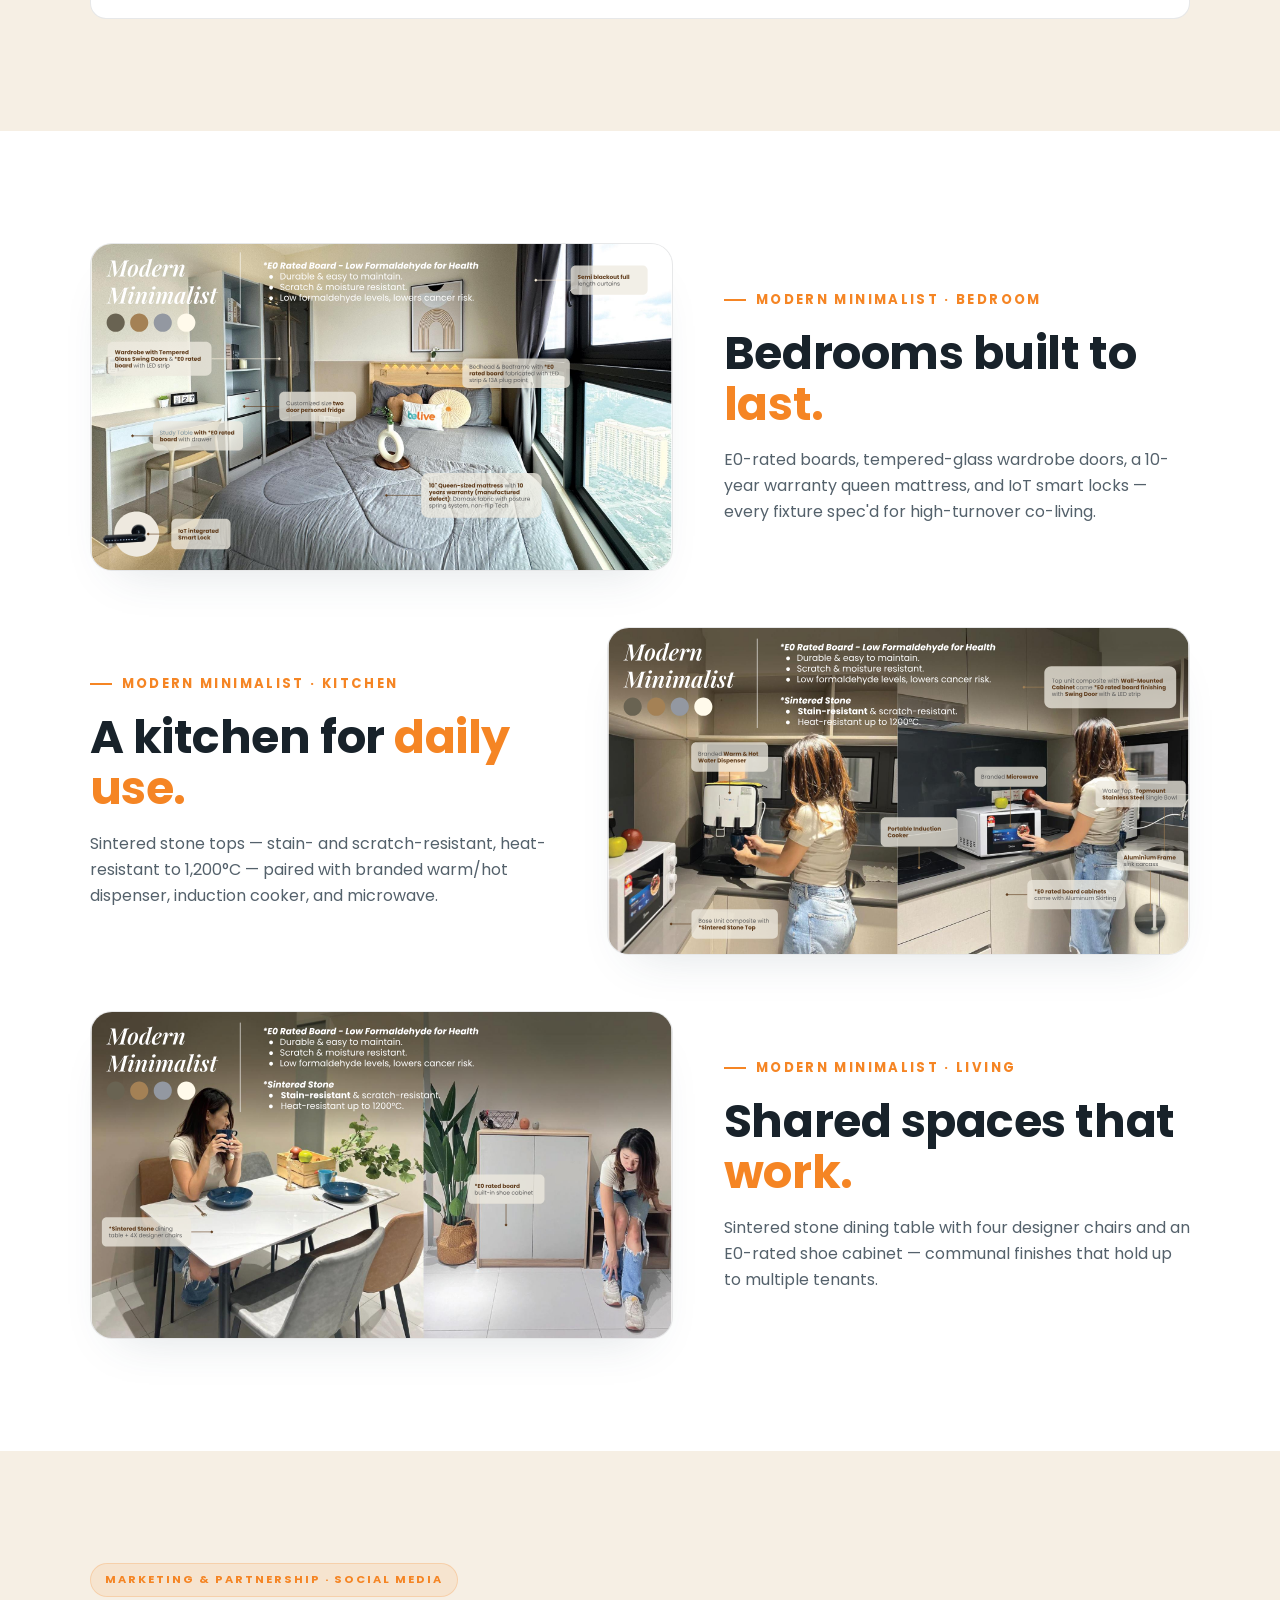
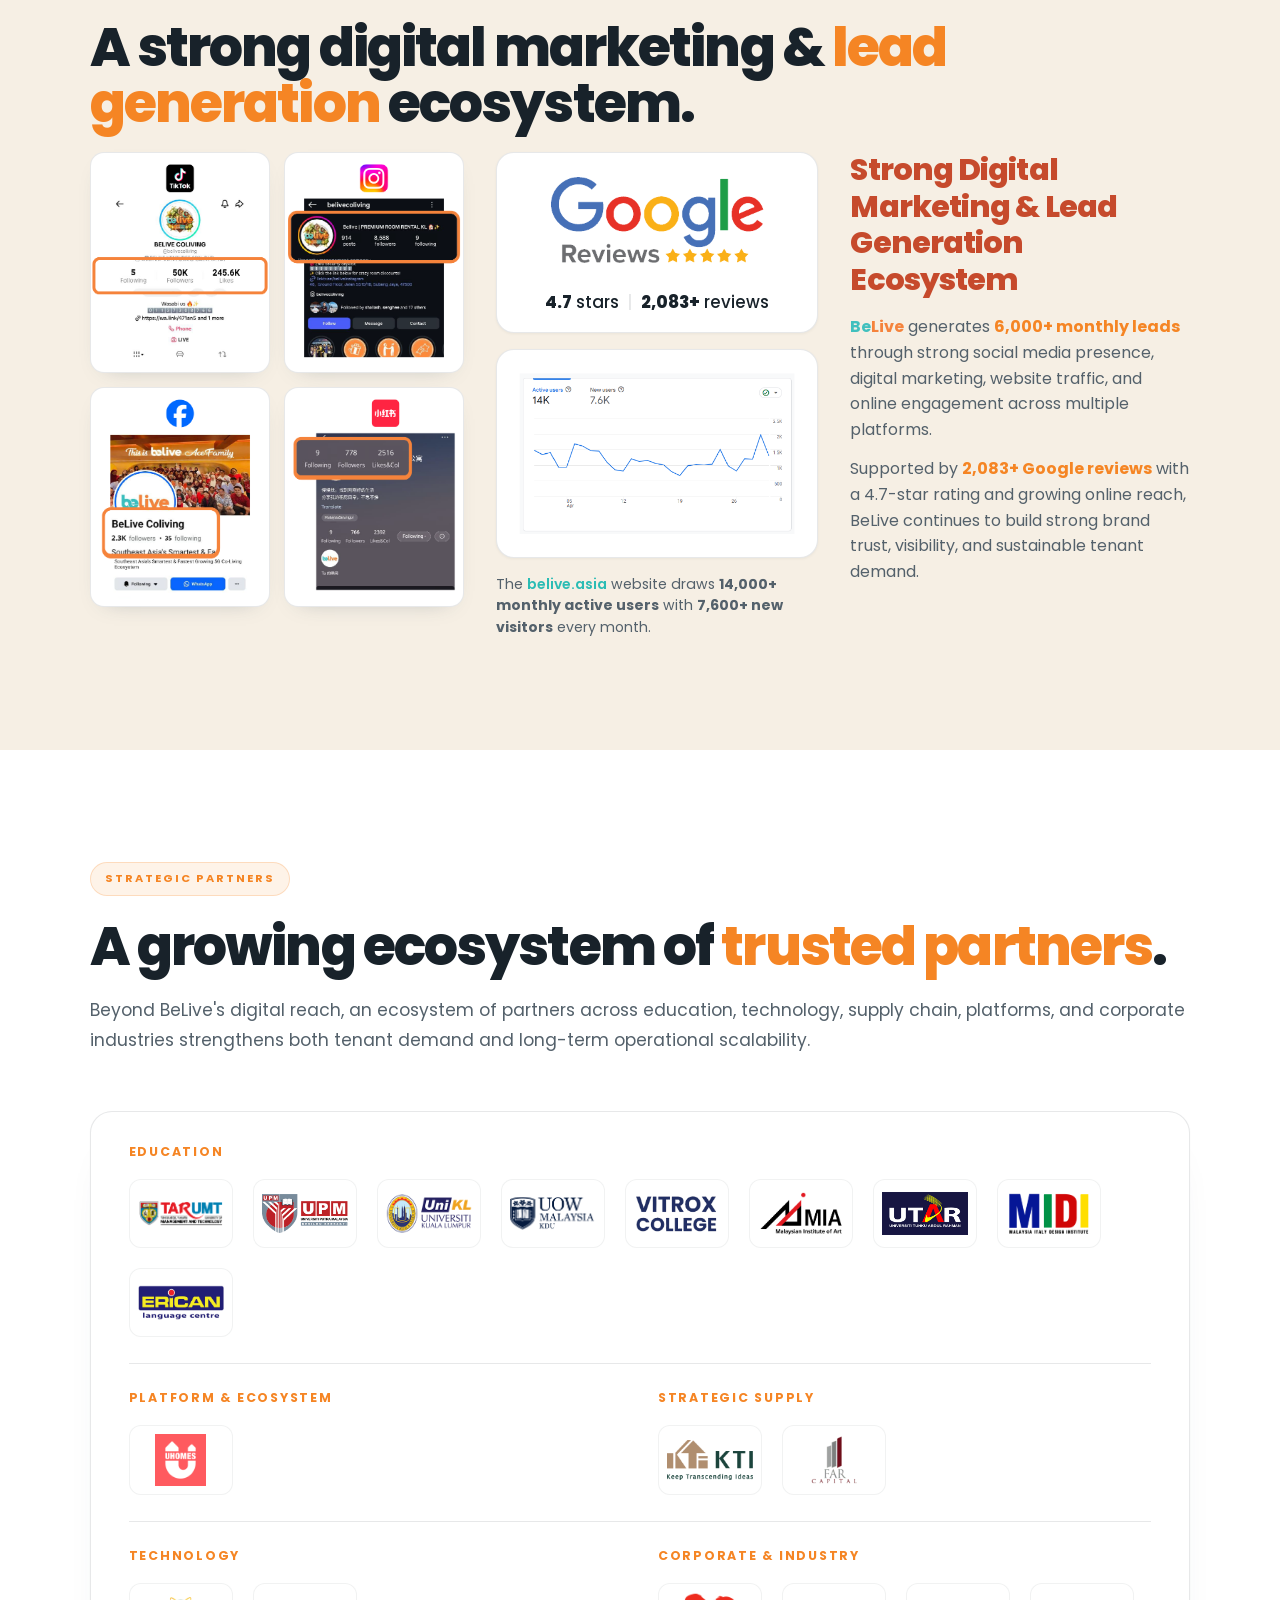
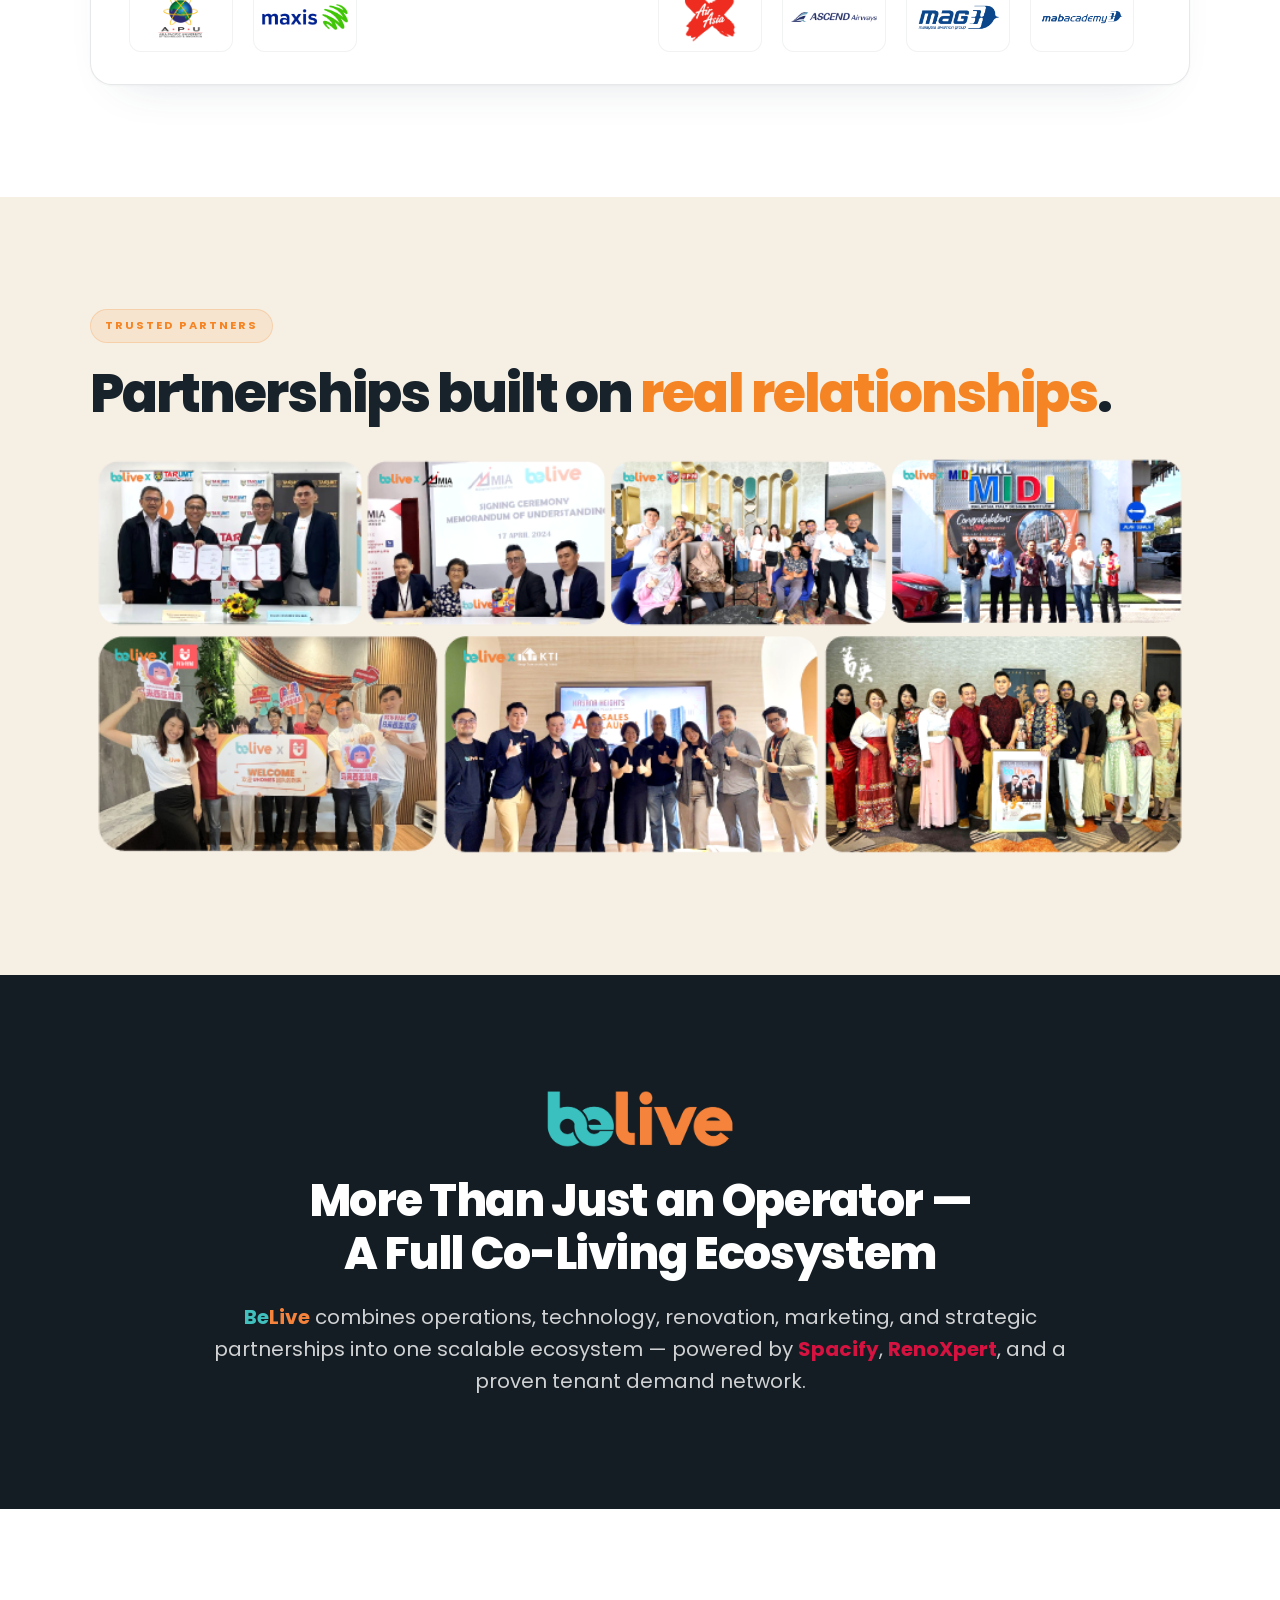
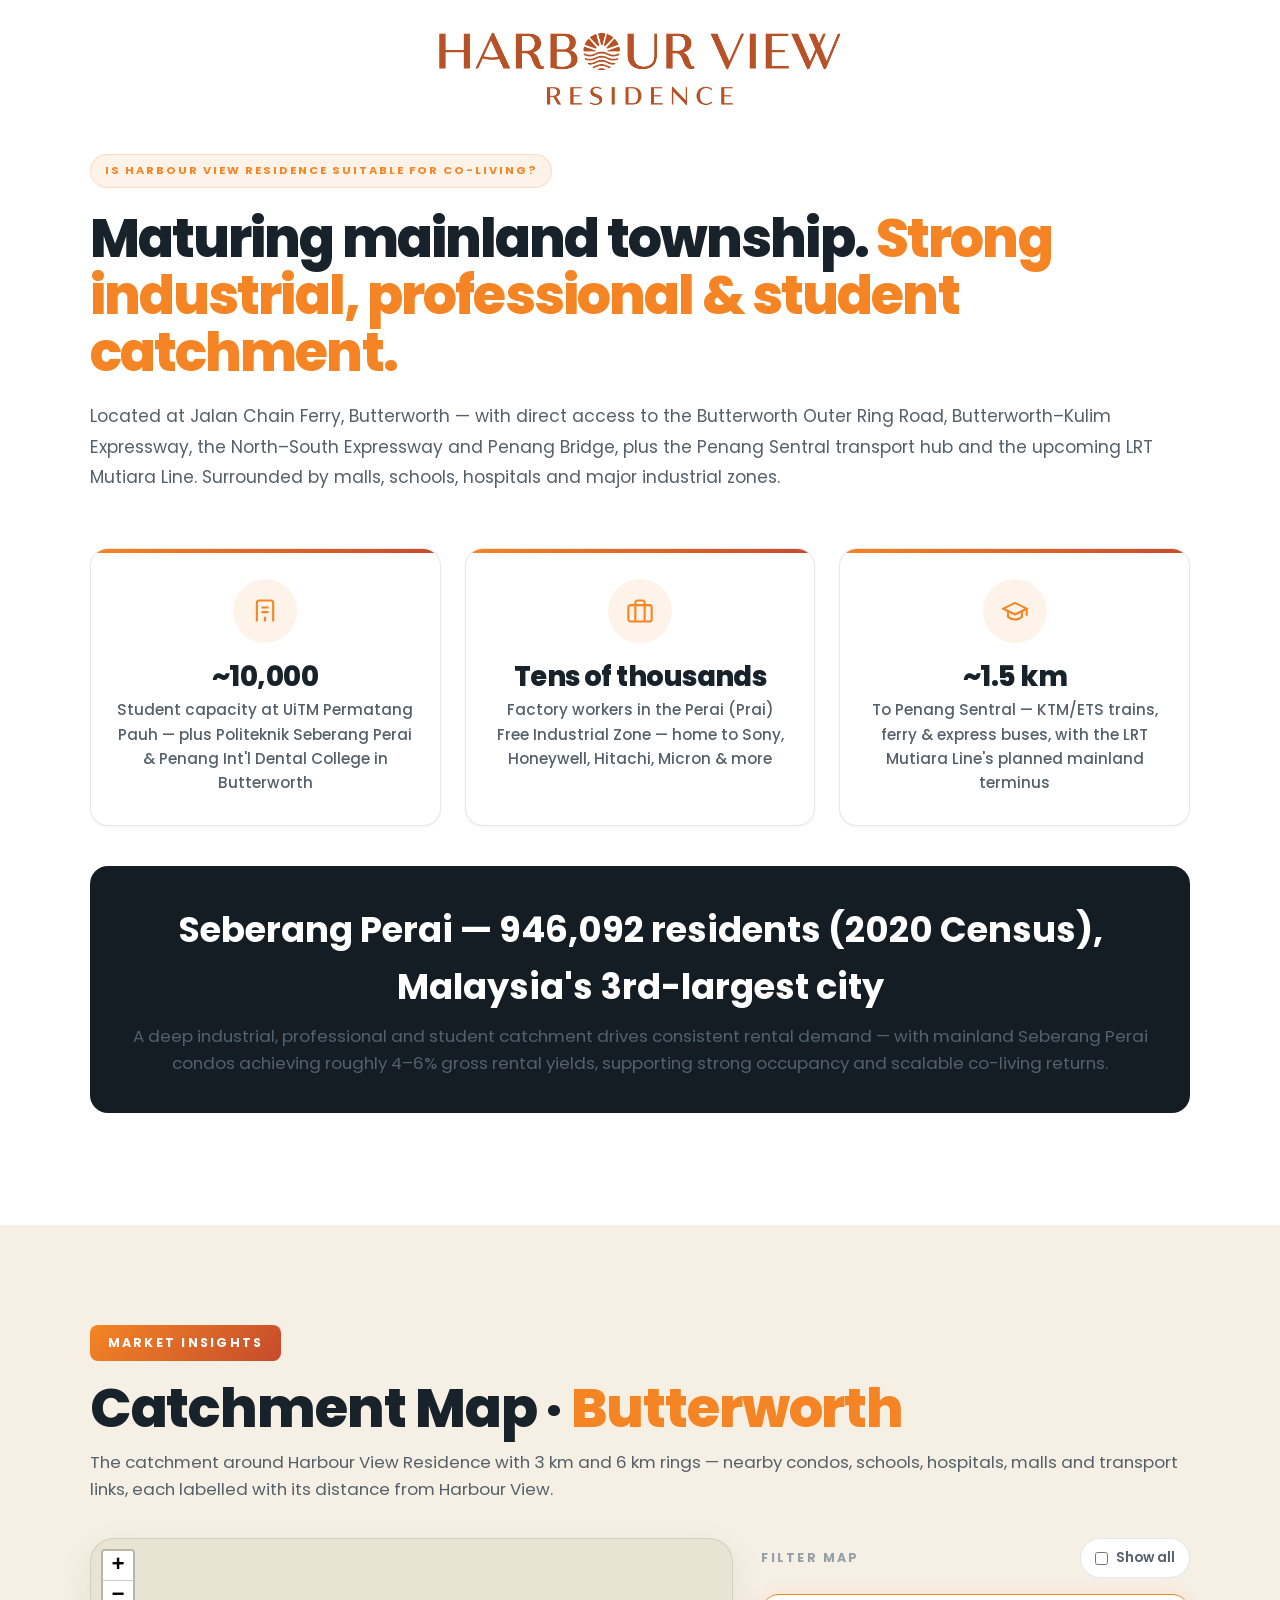
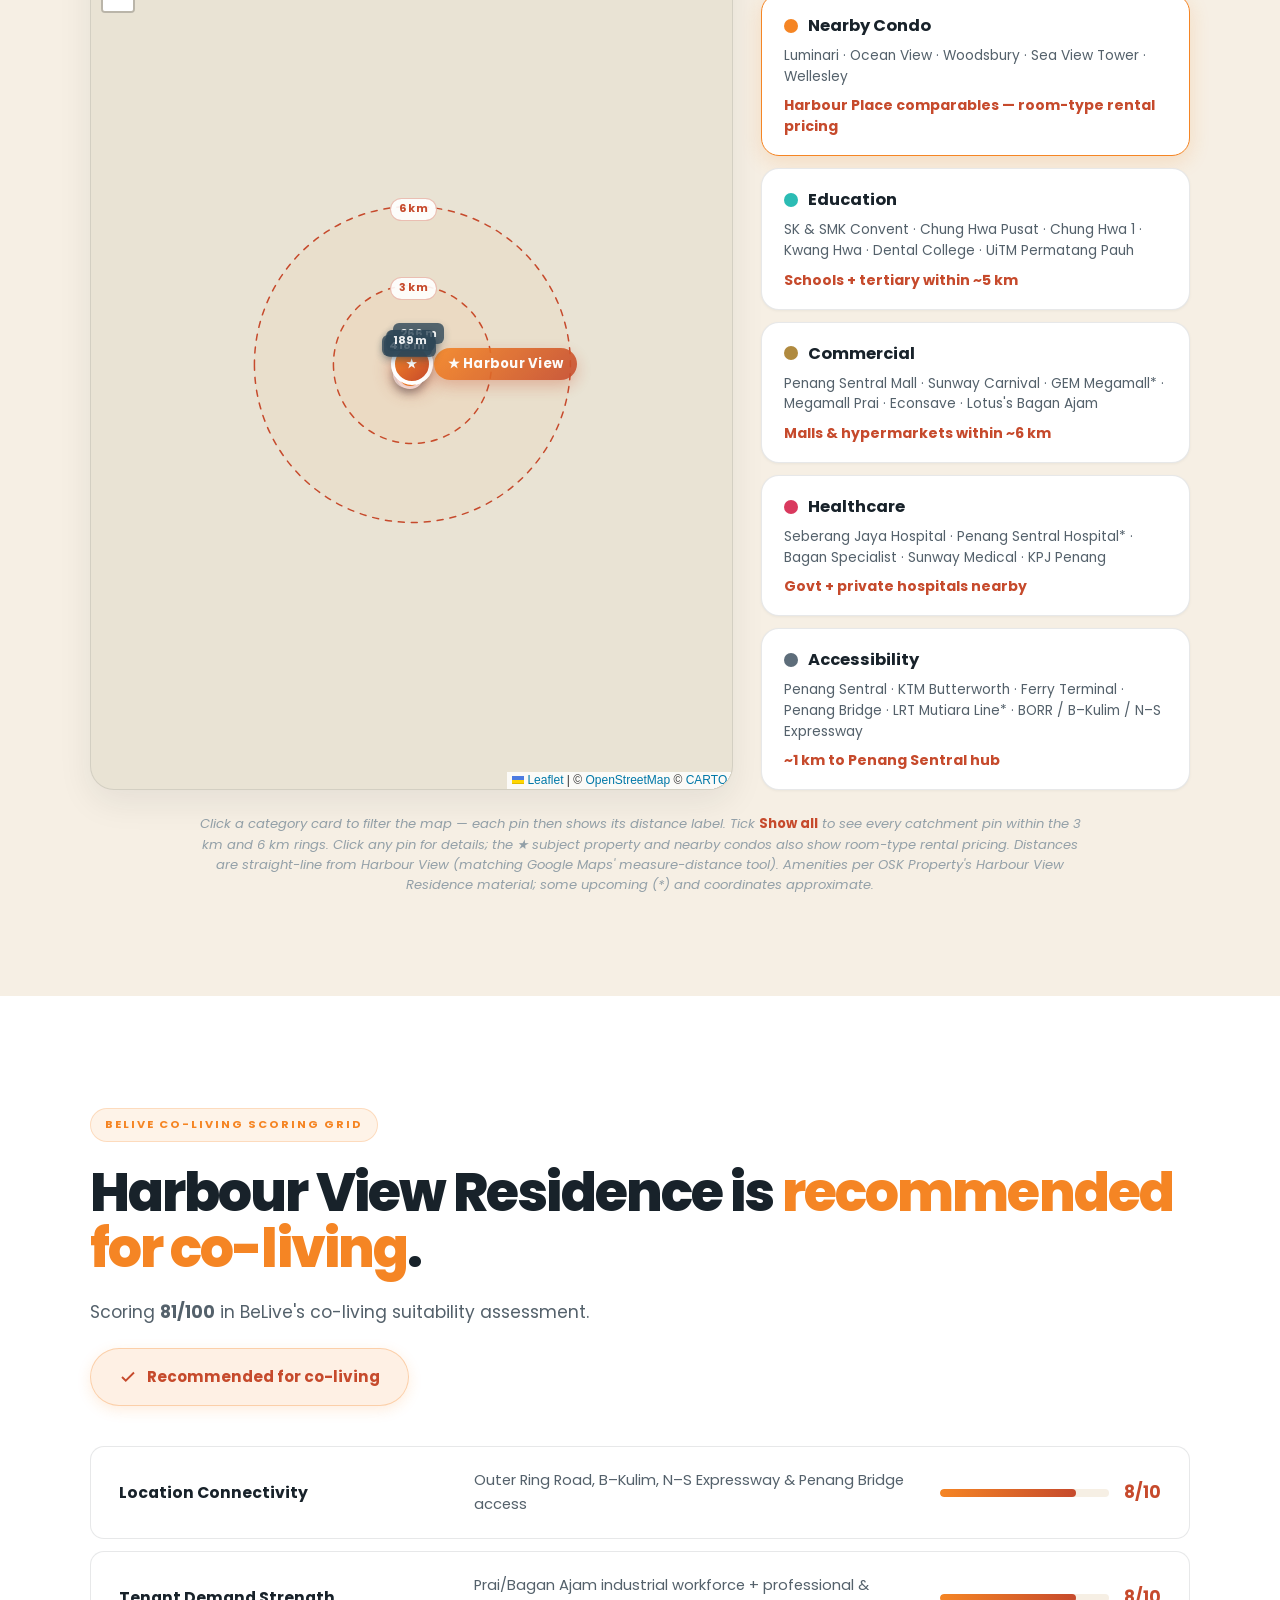
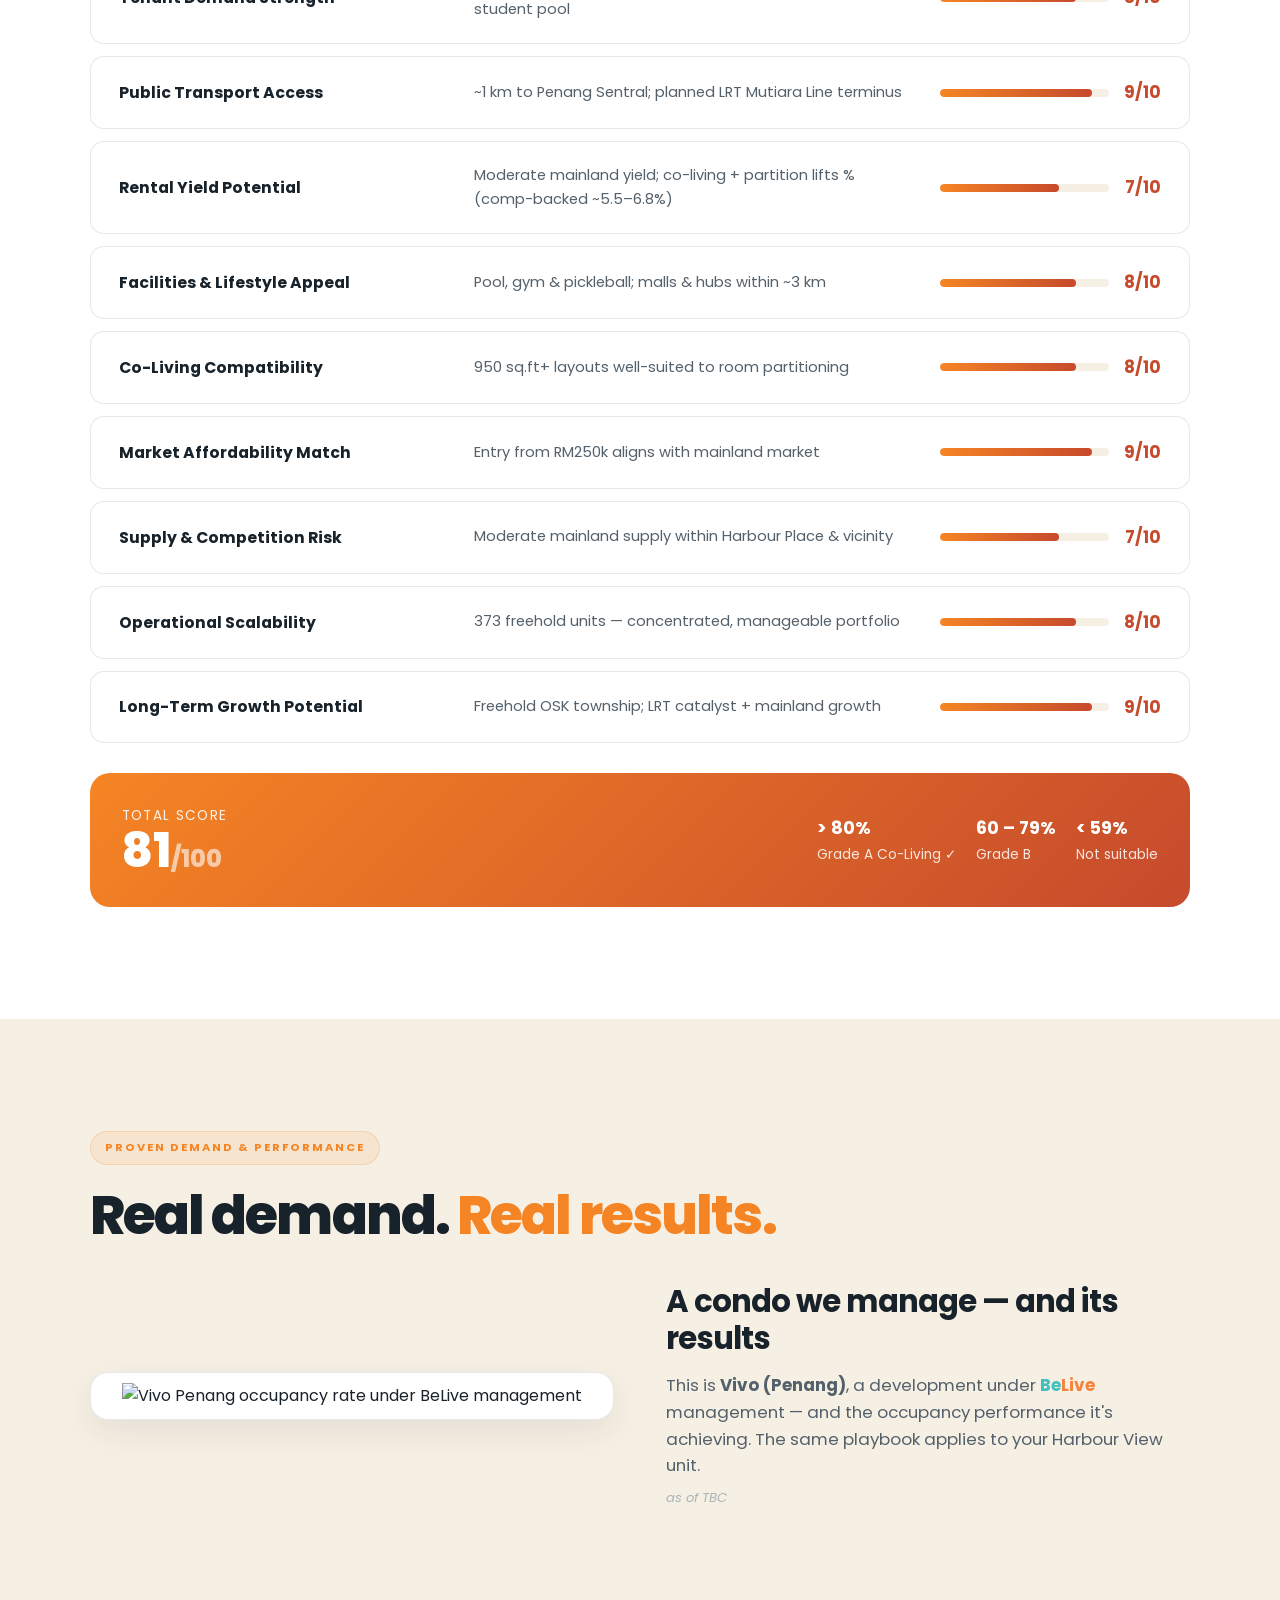
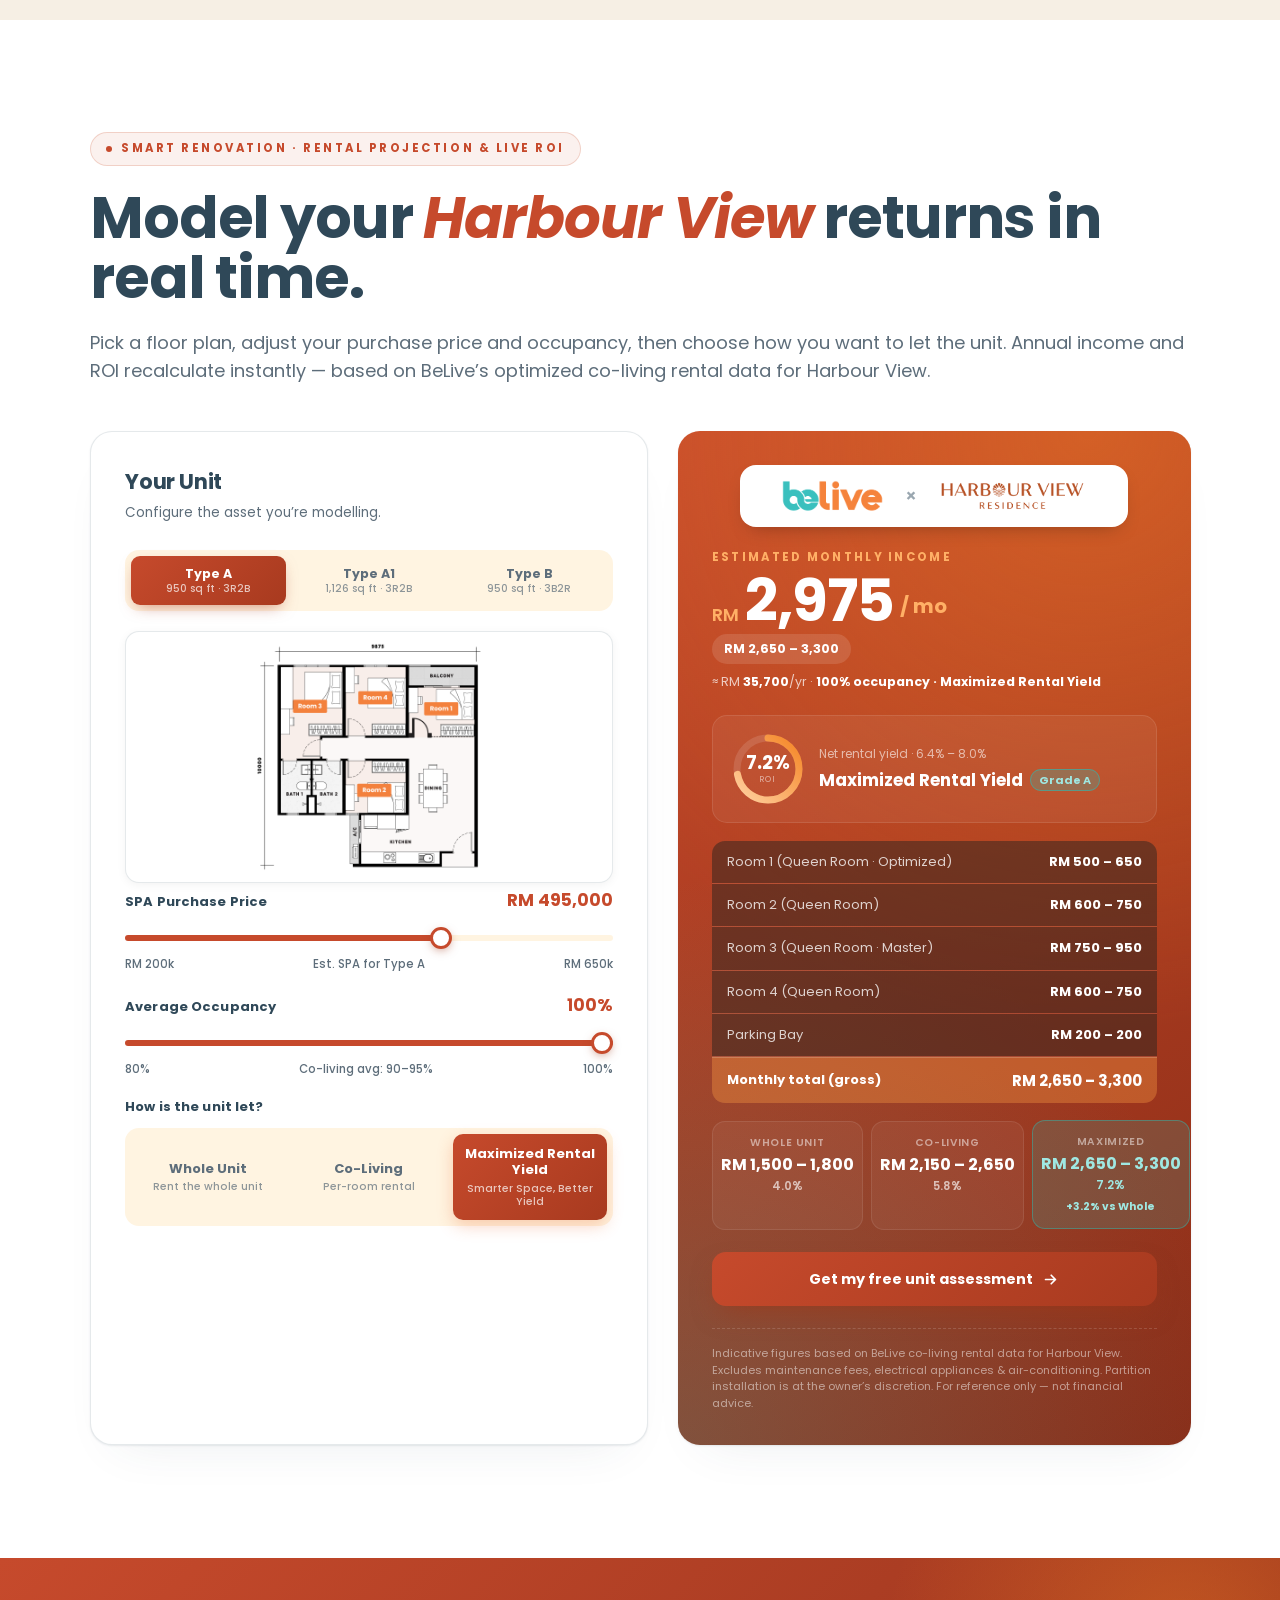
==== commit 518bc04d: "Add files via upload" ====
--- a/index.html
+++ b/index.html
@@ -60,15 +60,15 @@
       </div>
       <div class="hero-meta">
         <div>
-          <strong>6% – 9%</strong>
+          <strong>6% – 7%</strong>
           <span>Target ROI</span>
         </div>
         <div>
-          <strong>82/100</strong>
+          <strong>81/100</strong>
           <span>Grade Co-Living</span>
         </div>
         <div>
-          <strong>RM 24k – 41k</strong>
+          <strong>RM 29k – 35k</strong>
           <span>Annual Income Est.</span>
         </div>
       </div>
@@ -715,7 +715,7 @@
       <div>
         <div class="eyebrow">BeLive Co-Living Scoring Grid</div>
         <h2 class="section-title">Harbour View Residence is <span class="accent-orange">recommended for co-living</span>.</h2>
-        <p class="section-lead" style="margin-bottom:0;">Scoring <strong>82/100</strong> in BeLive's co-living suitability assessment.</p>
+        <p class="section-lead" style="margin-bottom:0;">Scoring <strong>81/100</strong> in BeLive's co-living suitability assessment.</p>
       </div>
       <div class="score-badge">
         <svg width="18" height="18" viewBox="0 0 24 24" fill="none" stroke="currentColor" stroke-width="2.5"><polyline points="20 6 9 17 4 12"/></svg>
@@ -727,7 +727,7 @@
       <div class="score-row"><div class="score-criteria">Location Connectivity</div><div class="score-assessment">Outer Ring Road, B–Kulim, N–S Expressway & Penang Bridge access</div><div class="score-bar"><div class="score-bar-track"><div class="score-bar-fill" style="width:80%"></div></div><div class="score-value">8/10</div></div></div>
       <div class="score-row"><div class="score-criteria">Tenant Demand Strength</div><div class="score-assessment">Prai/Bagan Ajam industrial workforce + professional & student pool</div><div class="score-bar"><div class="score-bar-track"><div class="score-bar-fill" style="width:80%"></div></div><div class="score-value">8/10</div></div></div>
       <div class="score-row"><div class="score-criteria">Public Transport Access</div><div class="score-assessment">~1 km to Penang Sentral; planned LRT Mutiara Line terminus</div><div class="score-bar"><div class="score-bar-track"><div class="score-bar-fill" style="width:90%"></div></div><div class="score-value">9/10</div></div></div>
-      <div class="score-row"><div class="score-criteria">Rental Yield Potential</div><div class="score-assessment">Low entry price lifts % yield under co-living strategy</div><div class="score-bar"><div class="score-bar-track"><div class="score-bar-fill" style="width:80%"></div></div><div class="score-value">8/10</div></div></div>
+      <div class="score-row"><div class="score-criteria">Rental Yield Potential</div><div class="score-assessment">Moderate mainland yield; co-living + partition lifts % (comp-backed ~5.5–6.8%)</div><div class="score-bar"><div class="score-bar-track"><div class="score-bar-fill" style="width:70%"></div></div><div class="score-value">7/10</div></div></div>
       <div class="score-row"><div class="score-criteria">Facilities & Lifestyle Appeal</div><div class="score-assessment">Pool, gym & pickleball; malls & hubs within ~3 km</div><div class="score-bar"><div class="score-bar-track"><div class="score-bar-fill" style="width:80%"></div></div><div class="score-value">8/10</div></div></div>
       <div class="score-row"><div class="score-criteria">Co-Living Compatibility</div><div class="score-assessment">950 sq.ft+ layouts well-suited to room partitioning</div><div class="score-bar"><div class="score-bar-track"><div class="score-bar-fill" style="width:80%"></div></div><div class="score-value">8/10</div></div></div>
       <div class="score-row"><div class="score-criteria">Market Affordability Match</div><div class="score-assessment">Entry from RM250k aligns with mainland market</div><div class="score-bar"><div class="score-bar-track"><div class="score-bar-fill" style="width:90%"></div></div><div class="score-value">9/10</div></div></div>
@@ -739,7 +739,7 @@
     <div class="score-total">
       <div>
         <div class="label-sm">Total Score</div>
-        <div class="big">82<span style="opacity:0.6; font-size:0.5em;">/100</span></div>
+        <div class="big">81<span style="opacity:0.6; font-size:0.5em;">/100</span></div>
       </div>
       <div class="grading">
         <div><strong>&gt; 80%</strong><span style="color:rgba(255,255,255,0.85);">Grade A Co-Living ✓</span></div>
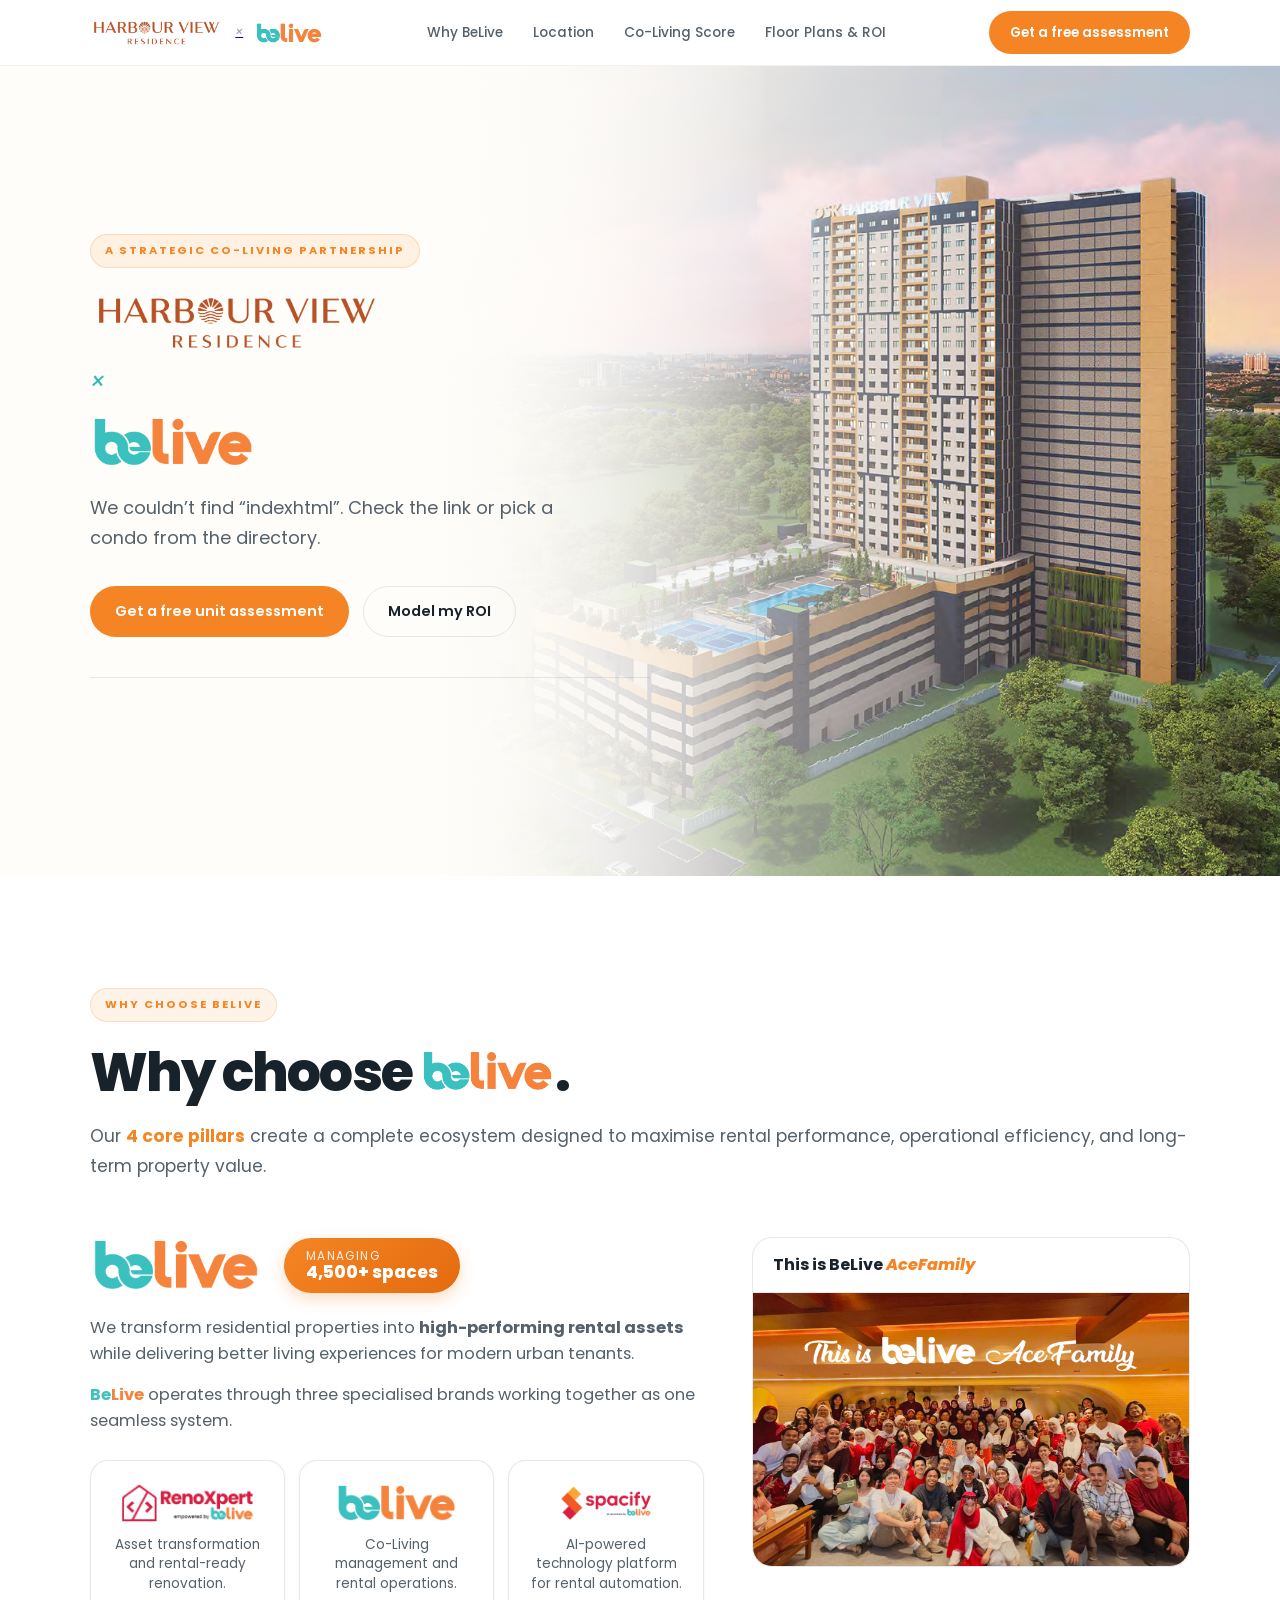
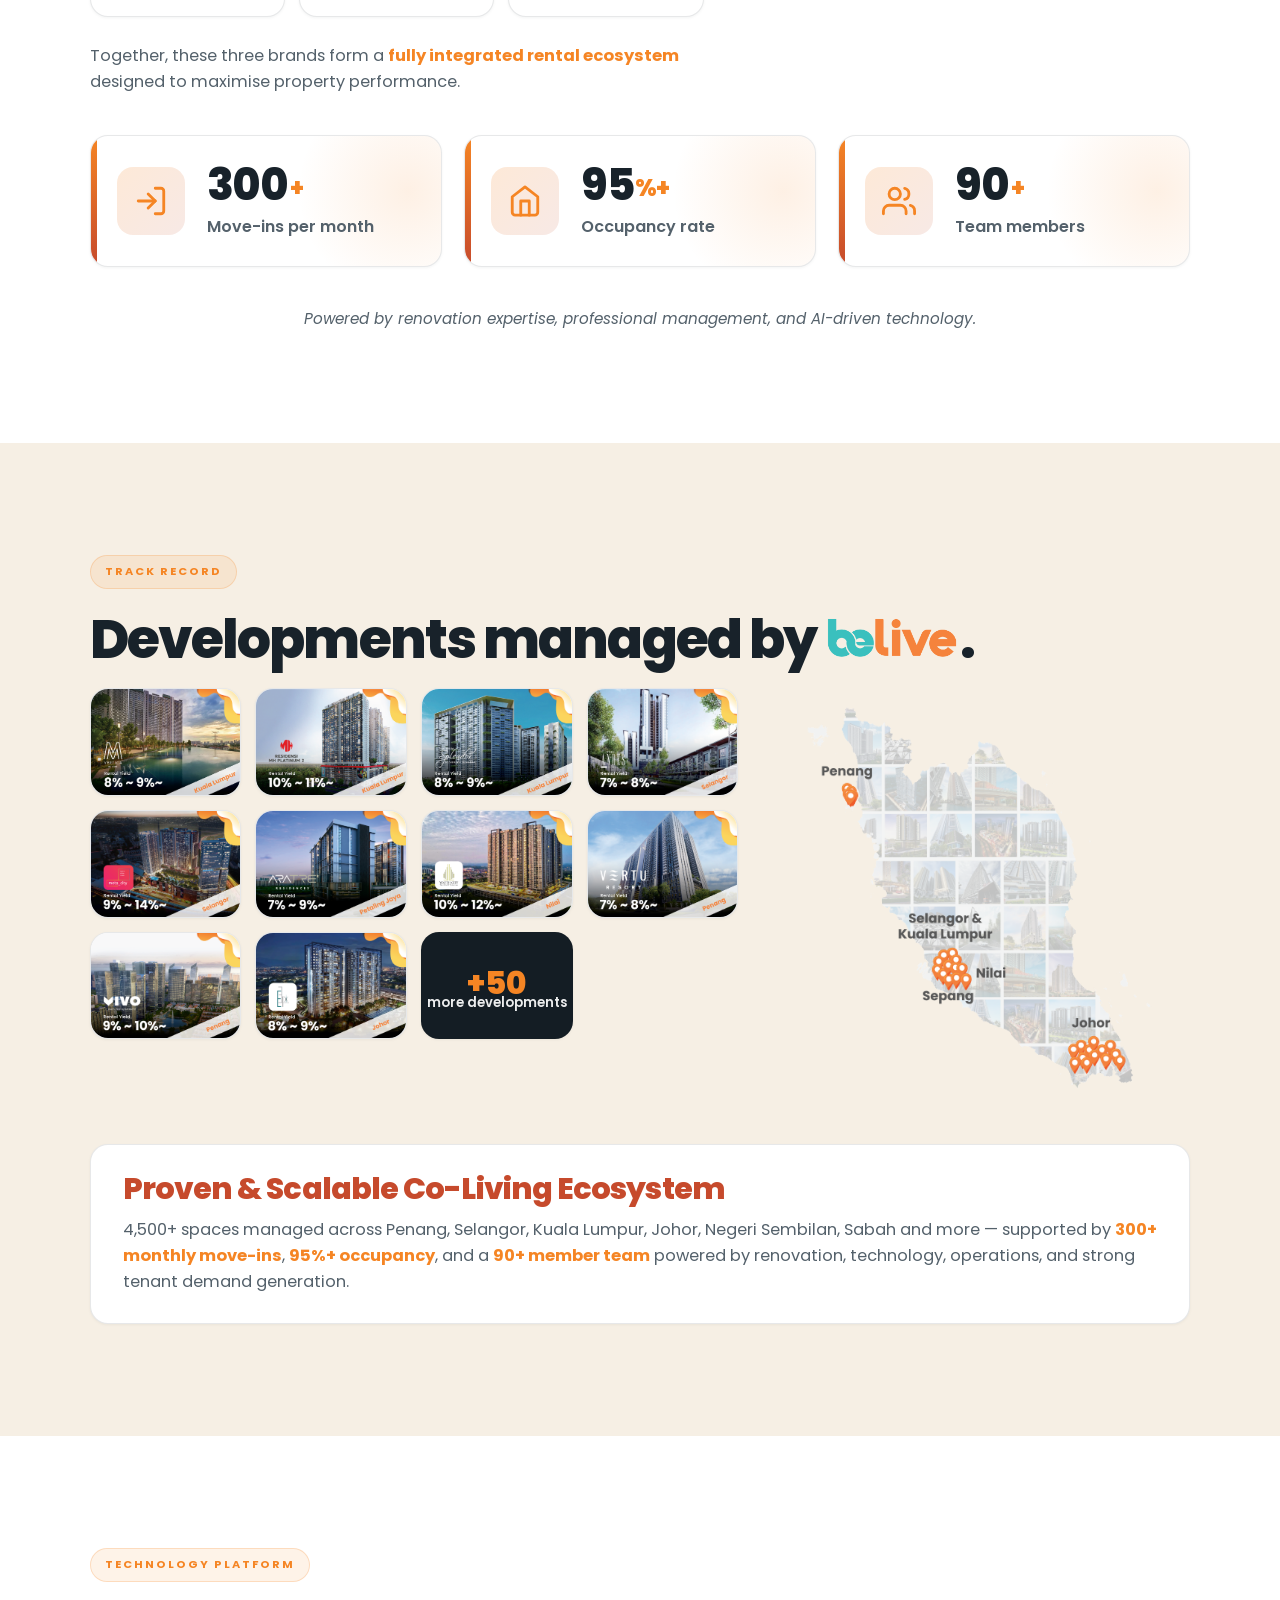
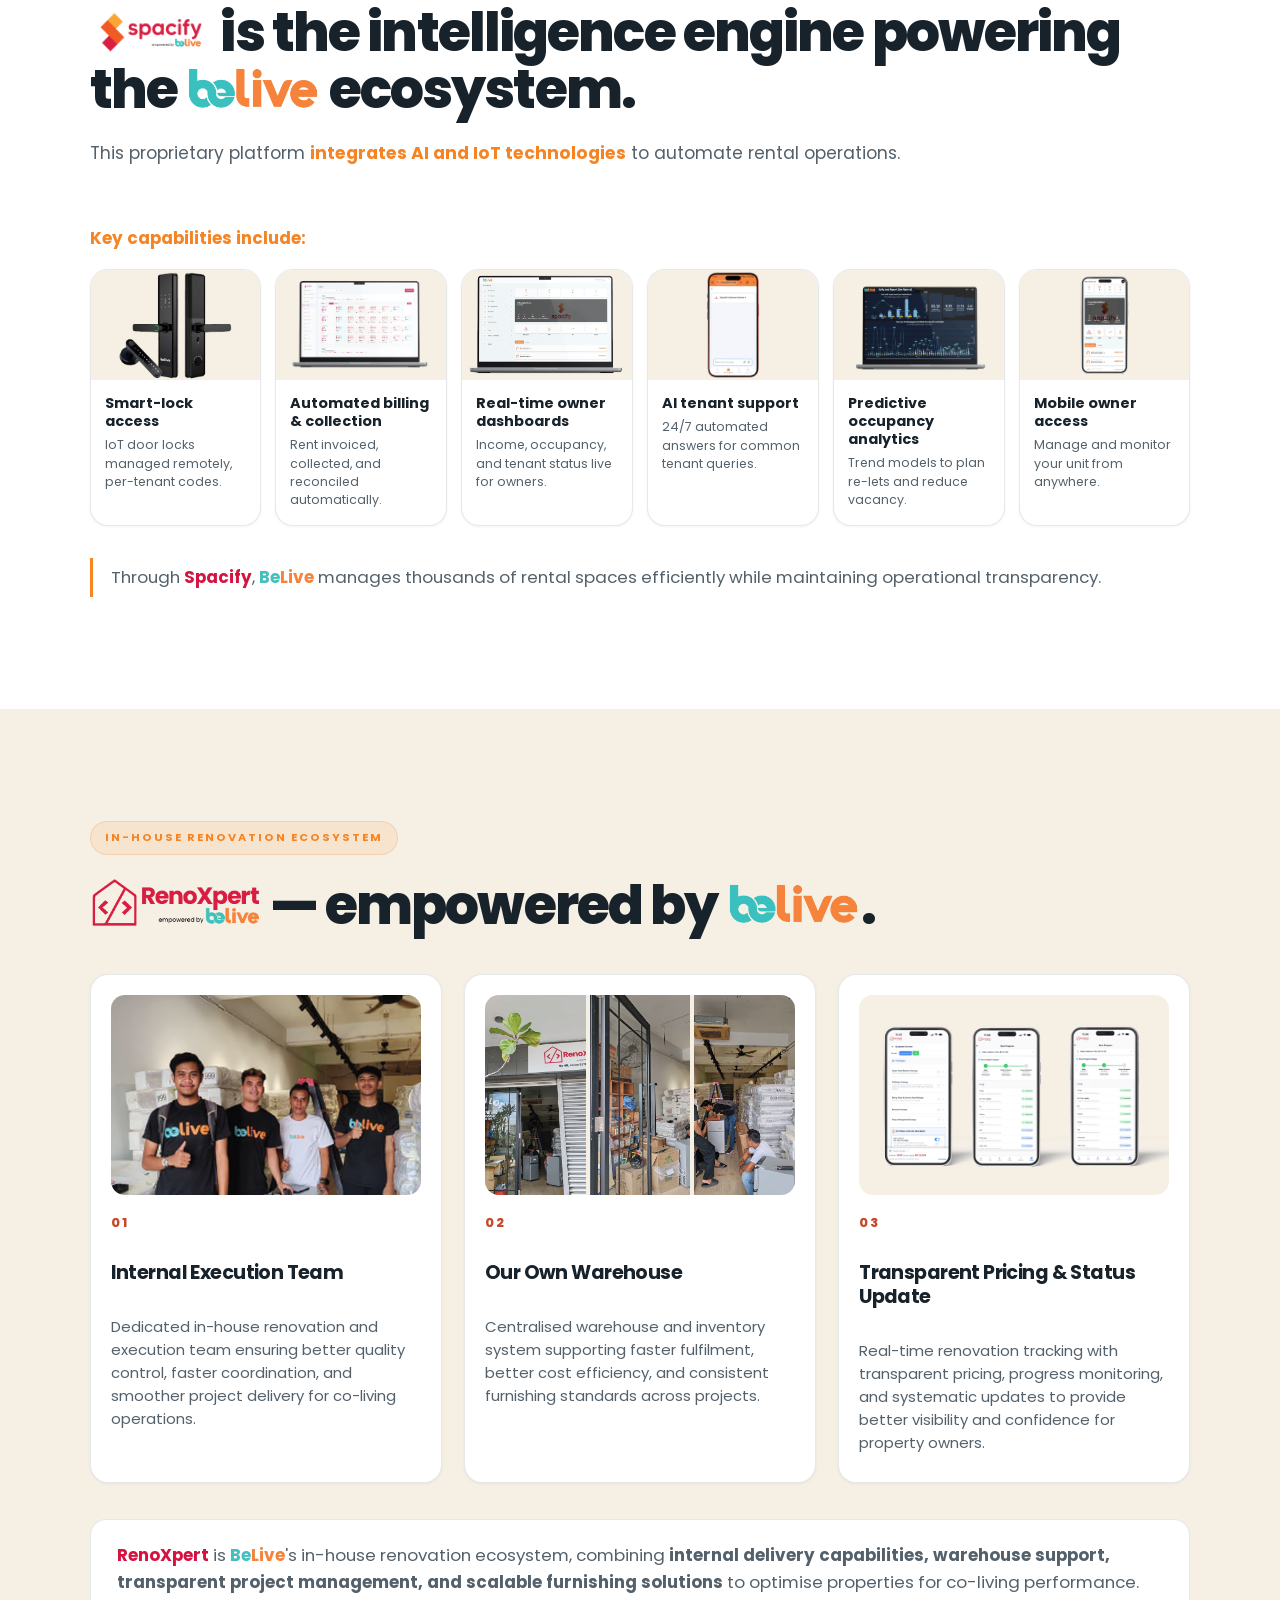
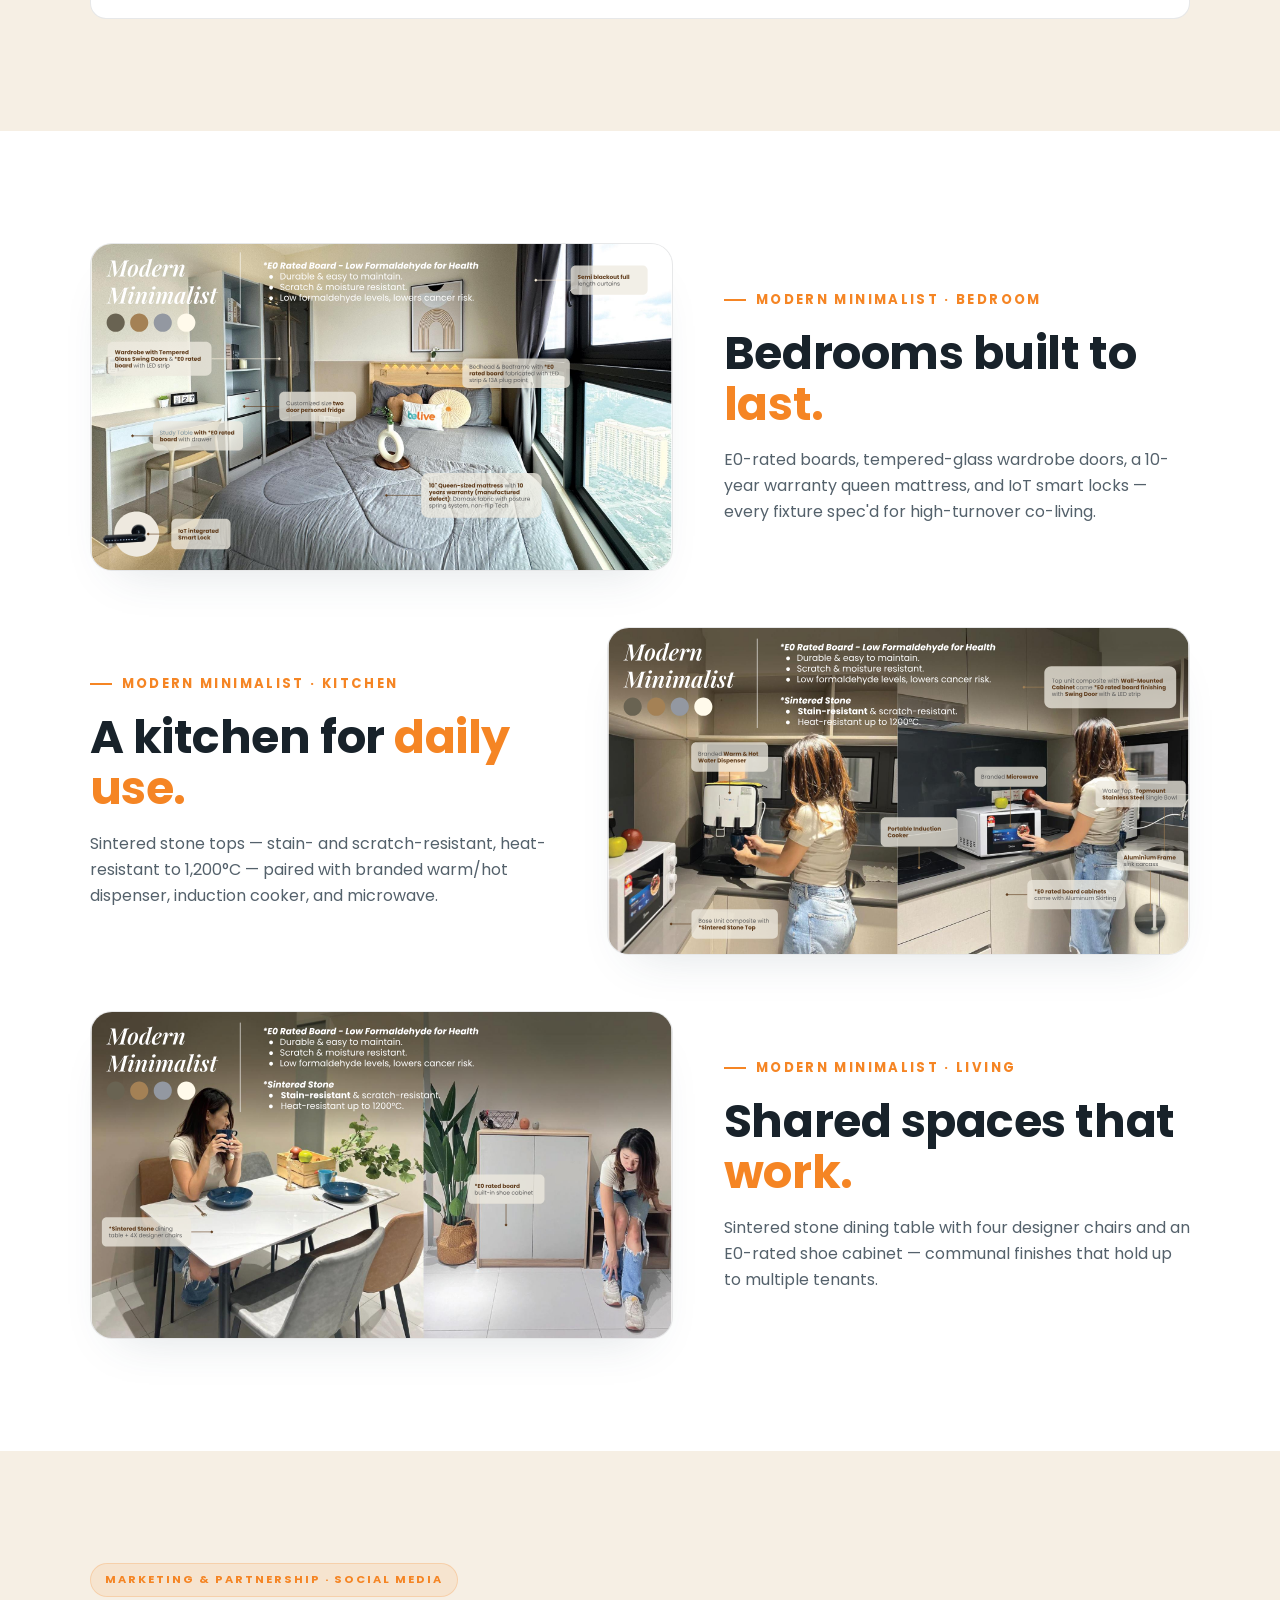
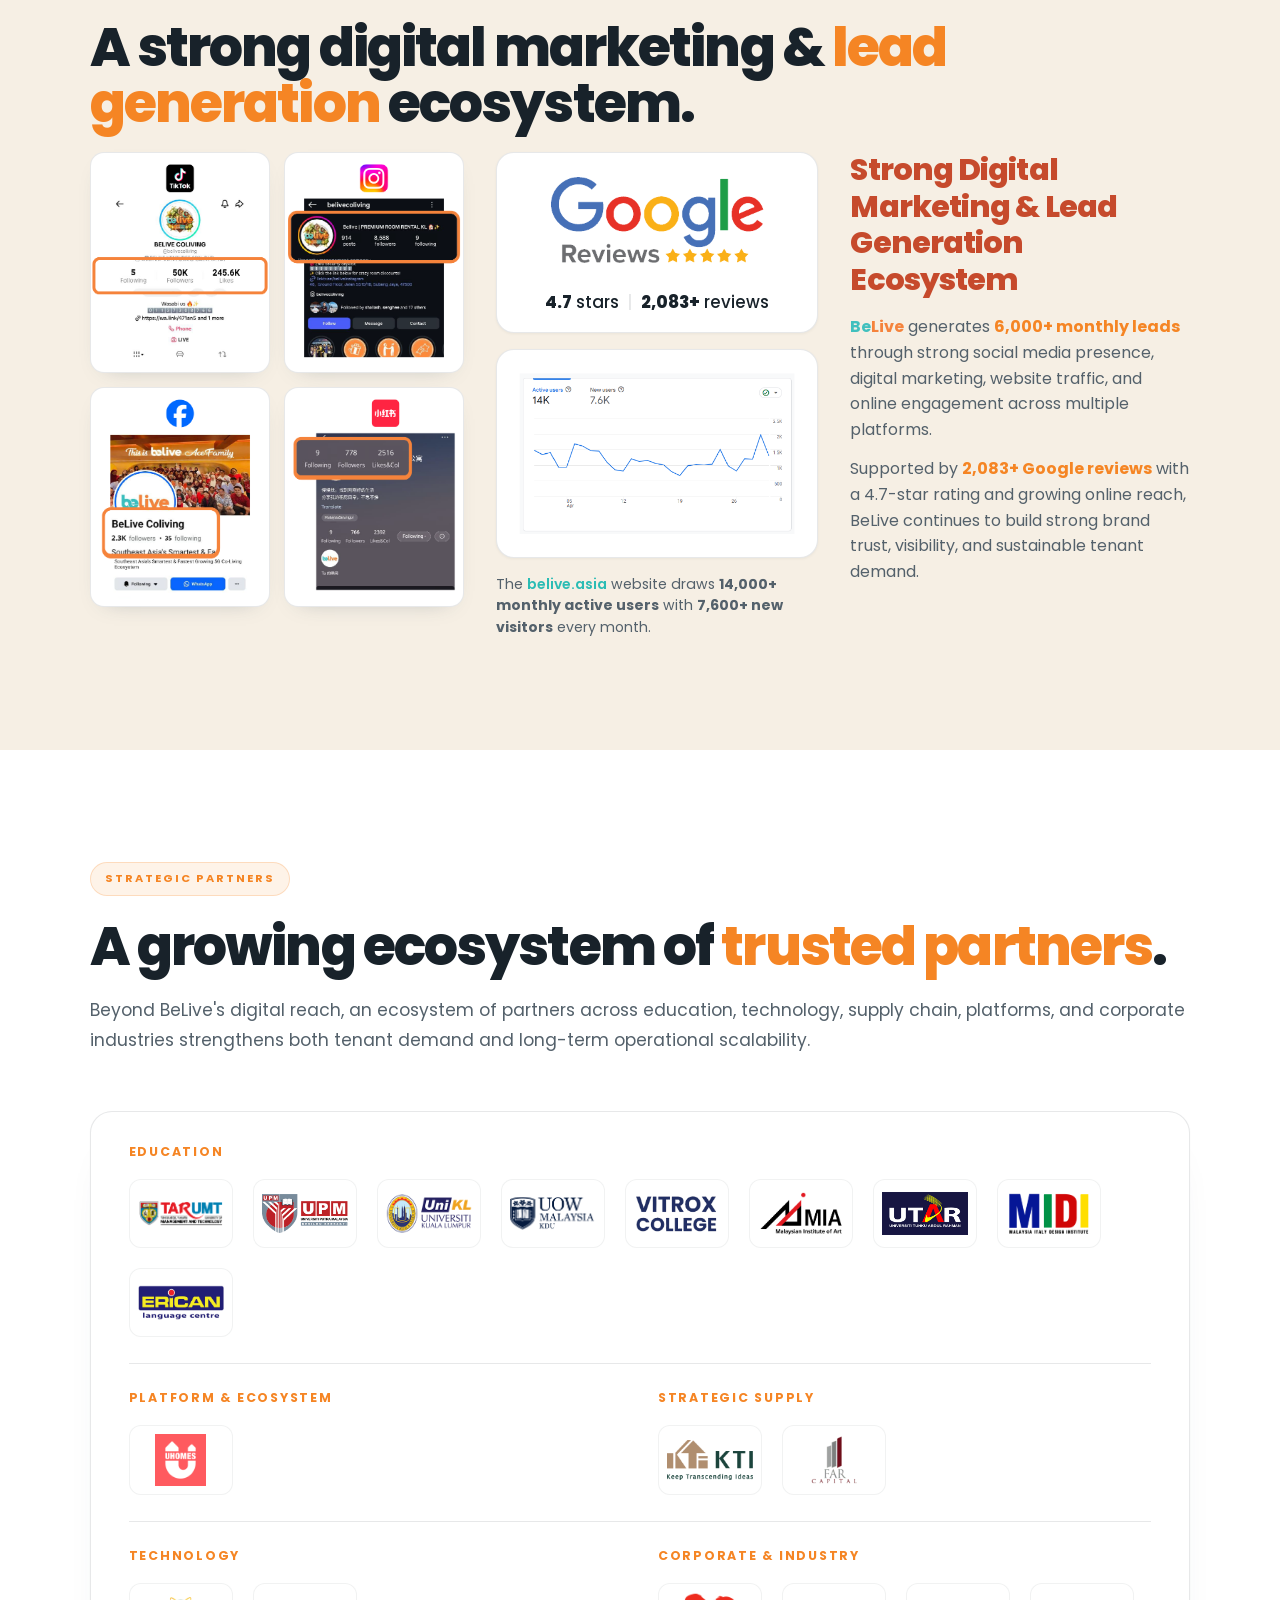
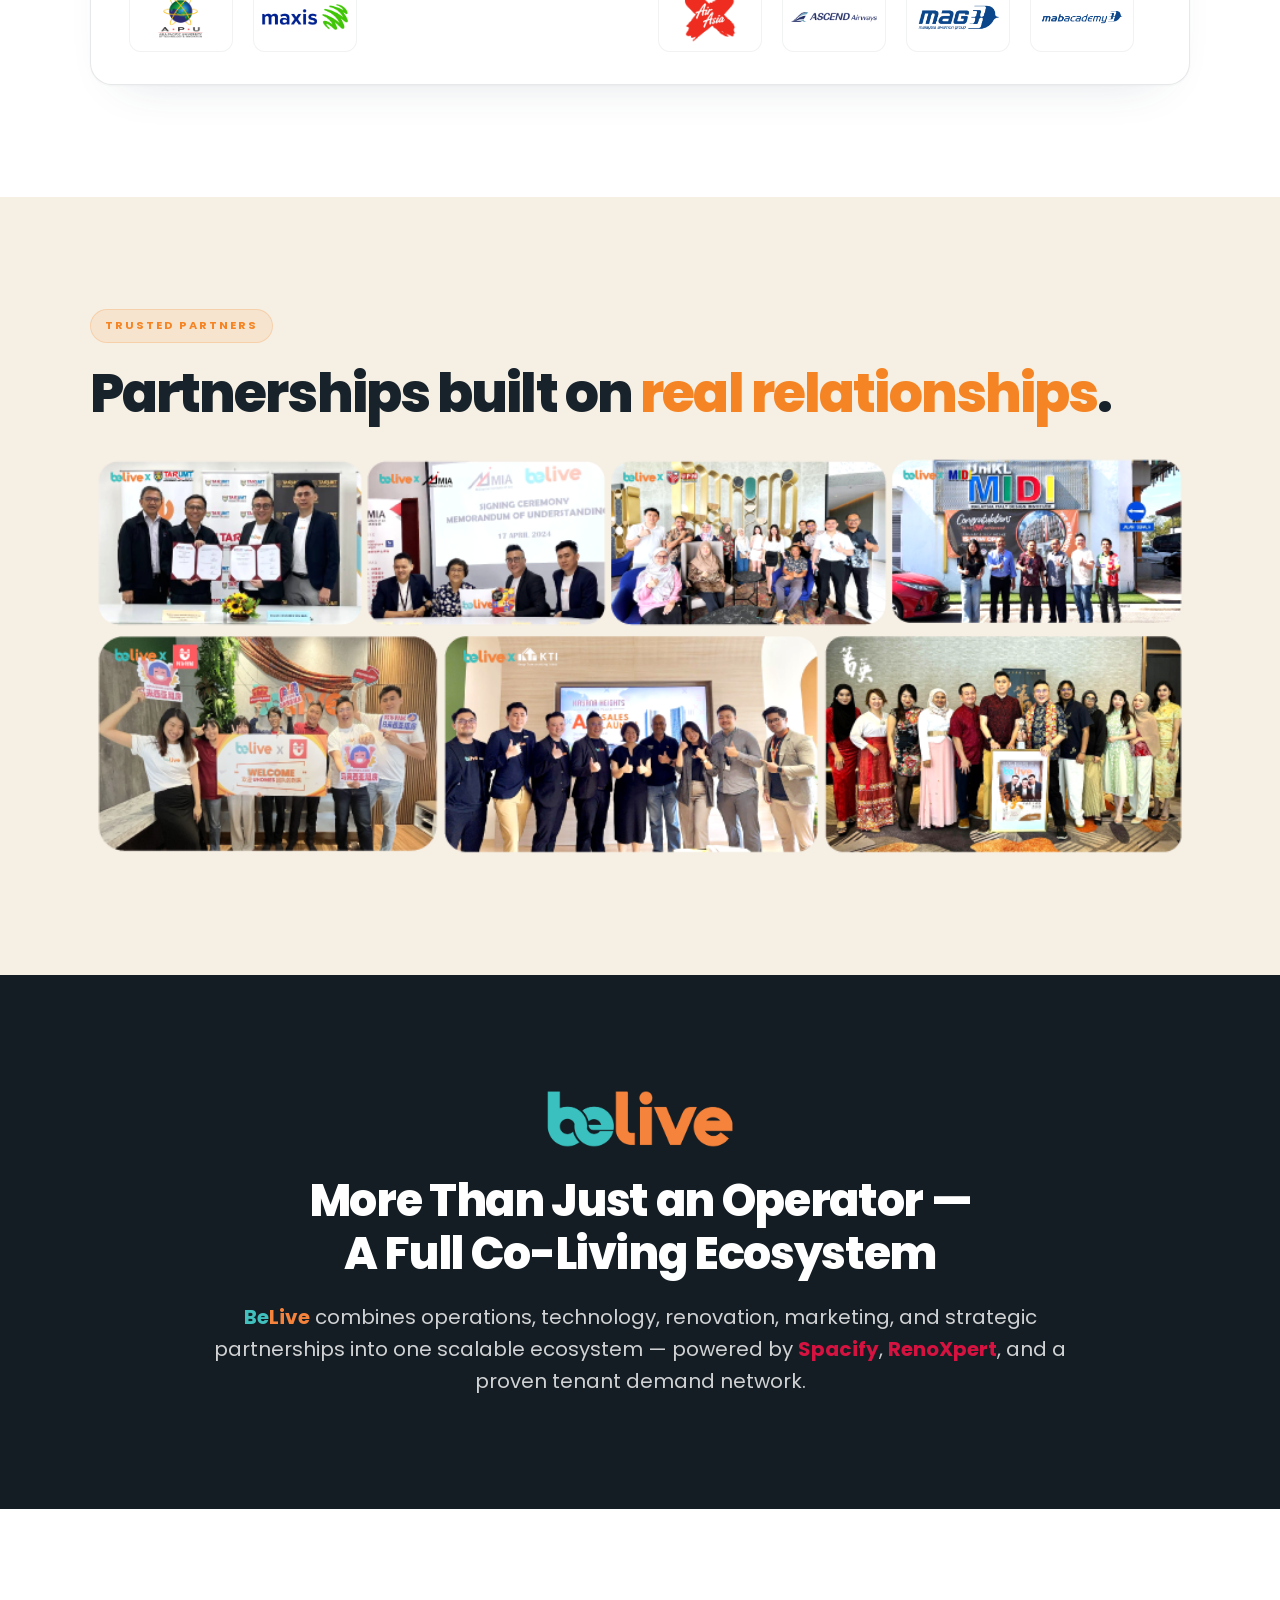
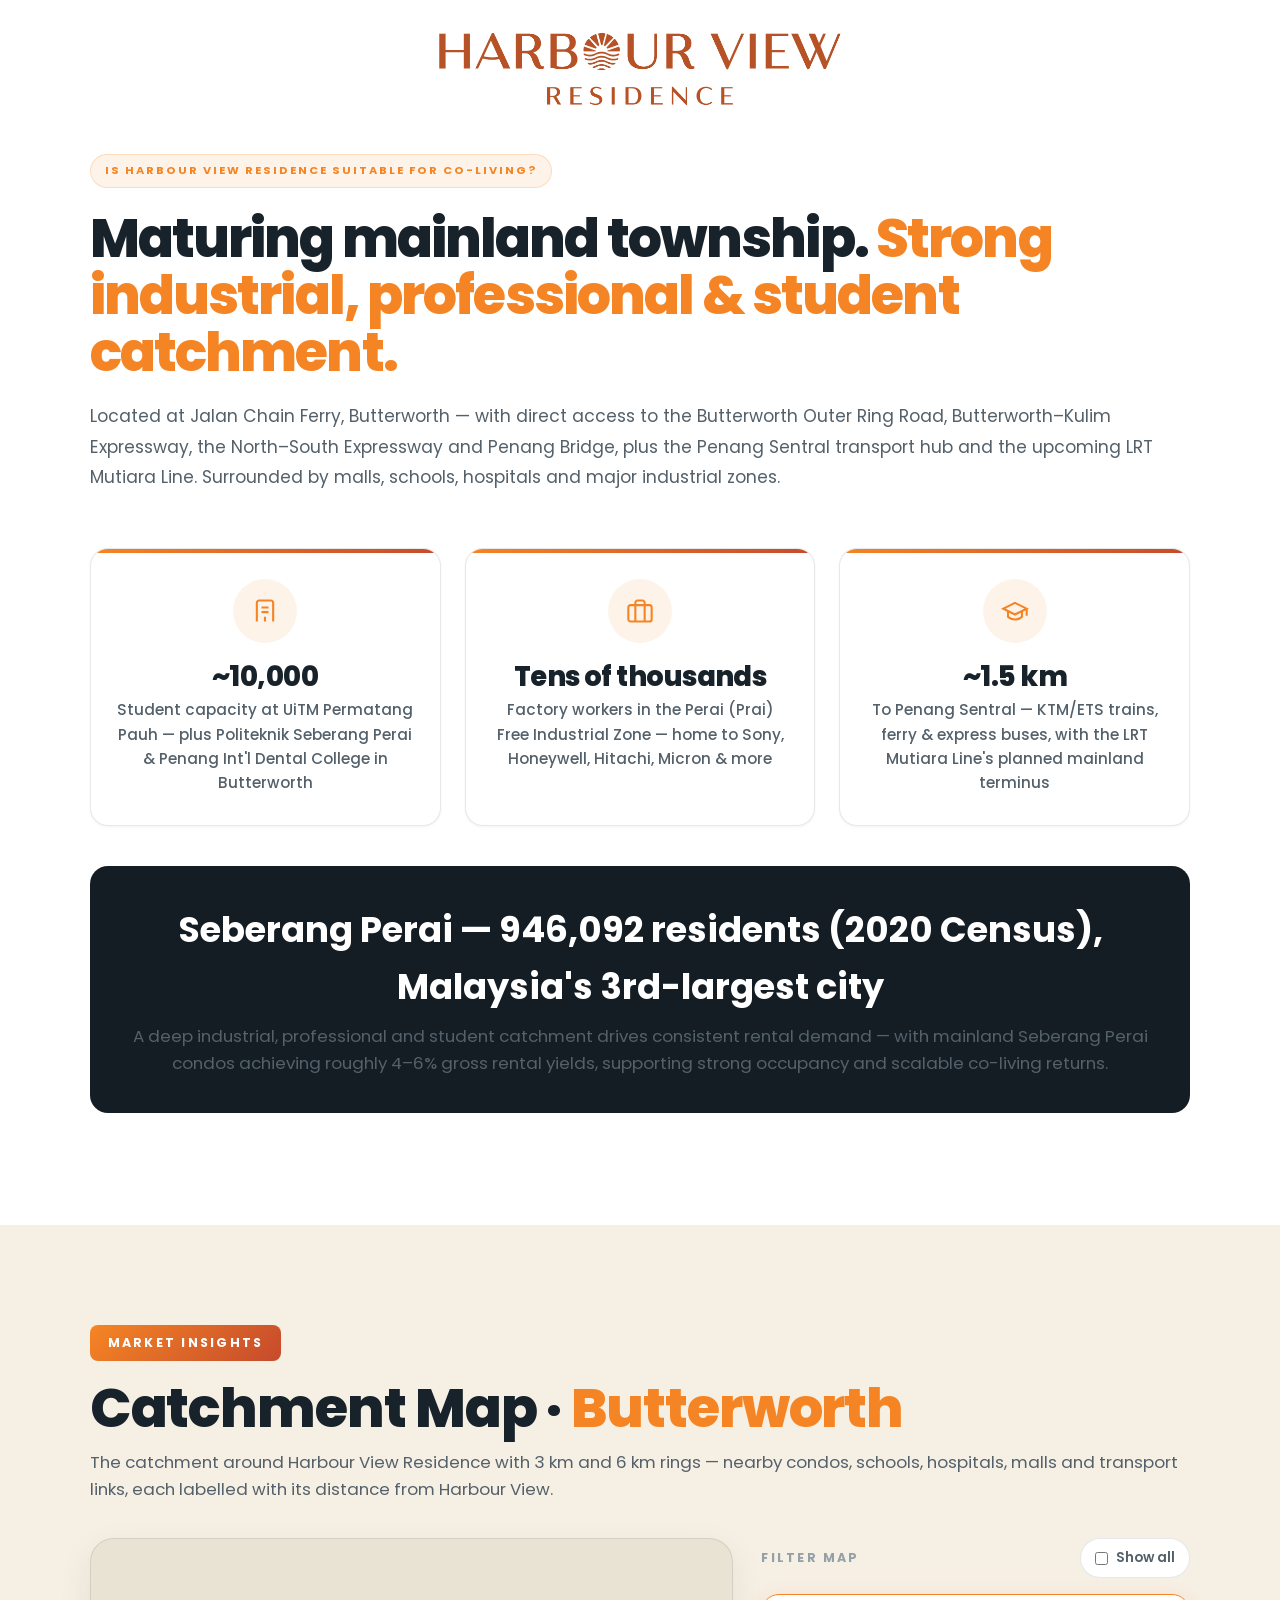
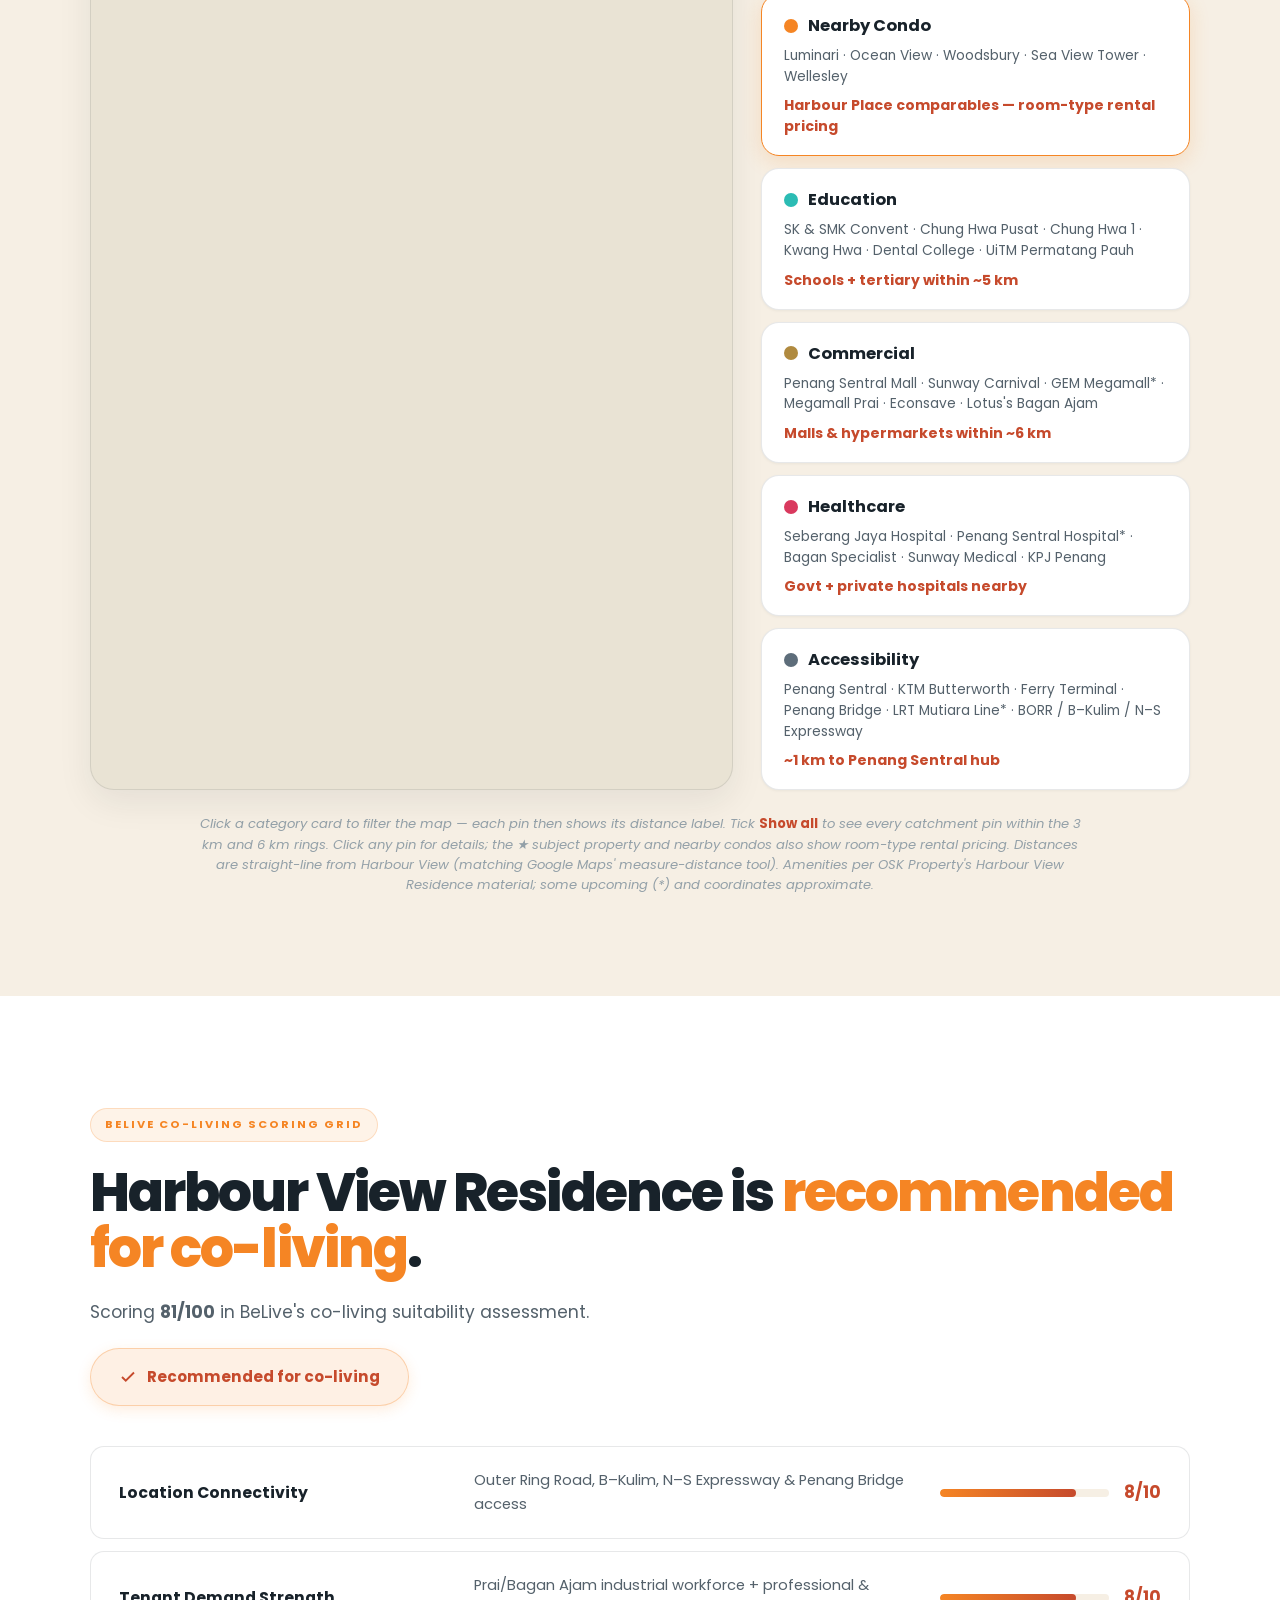
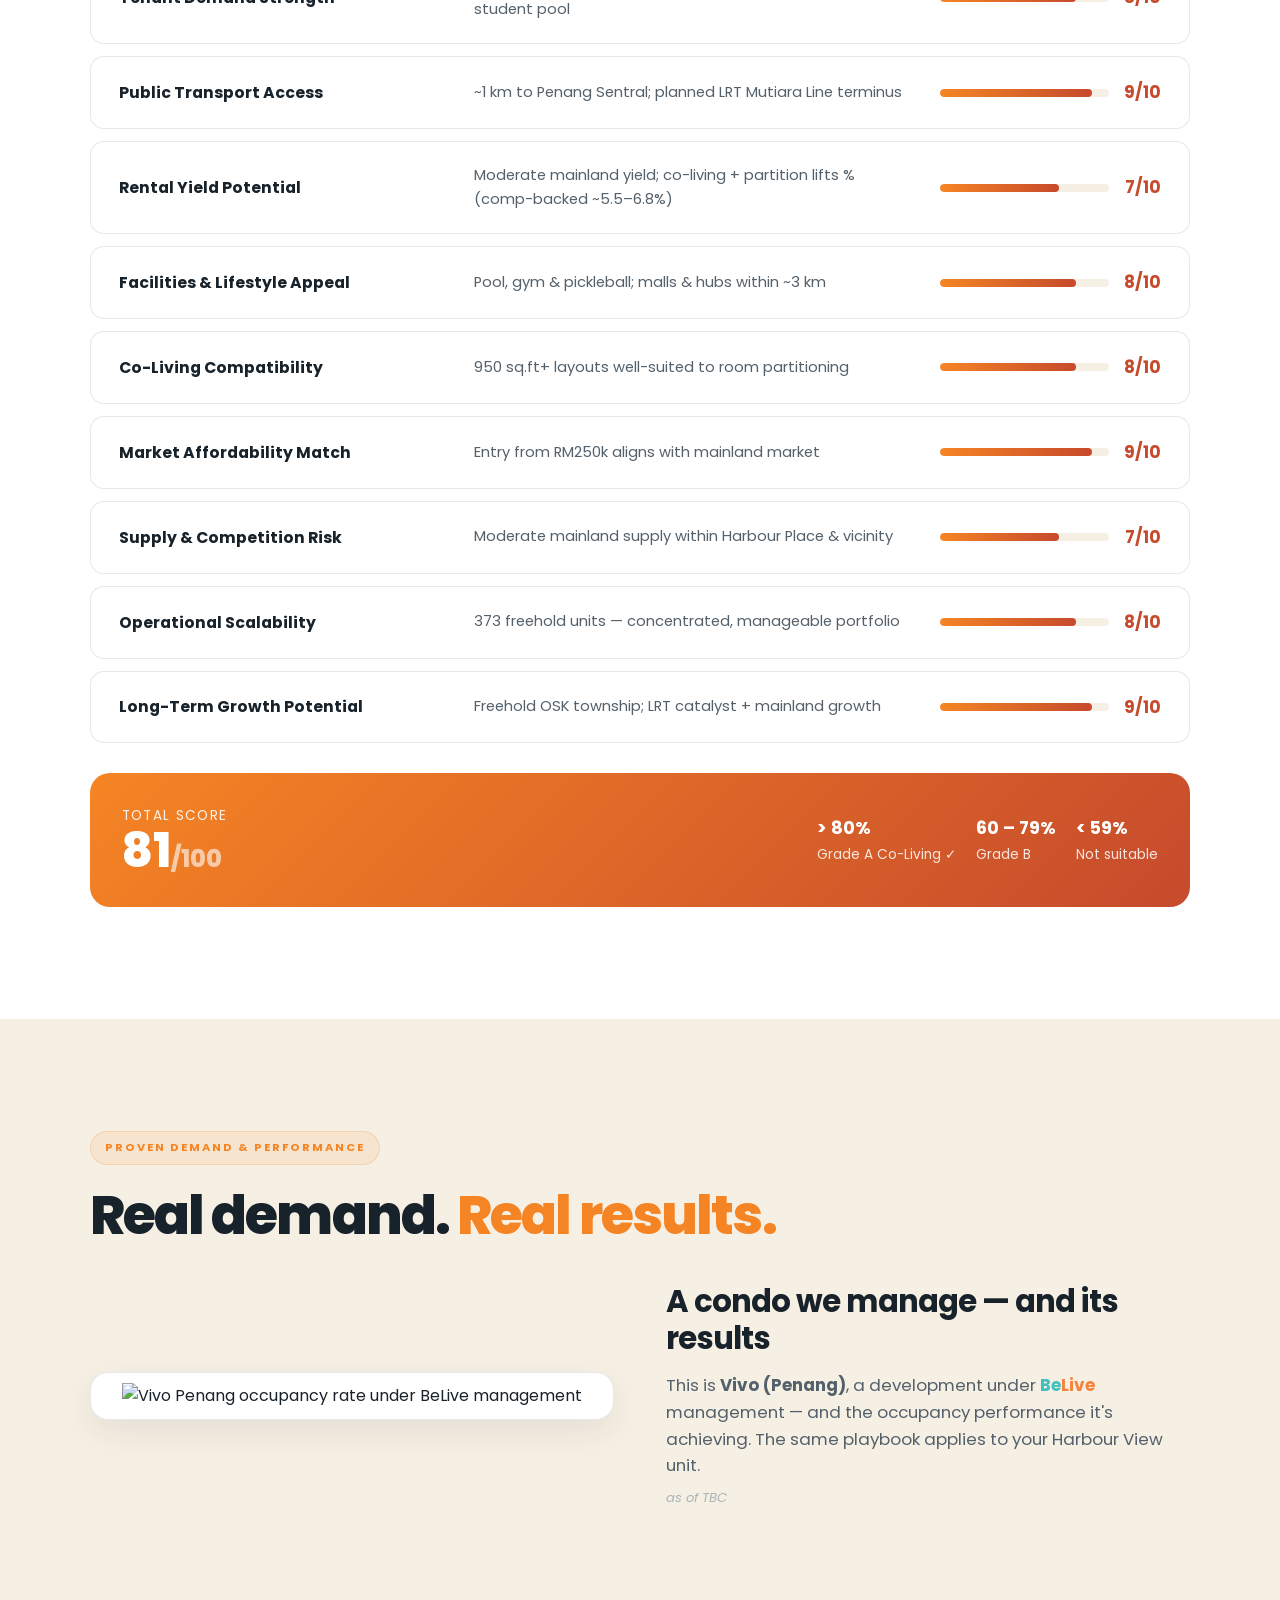
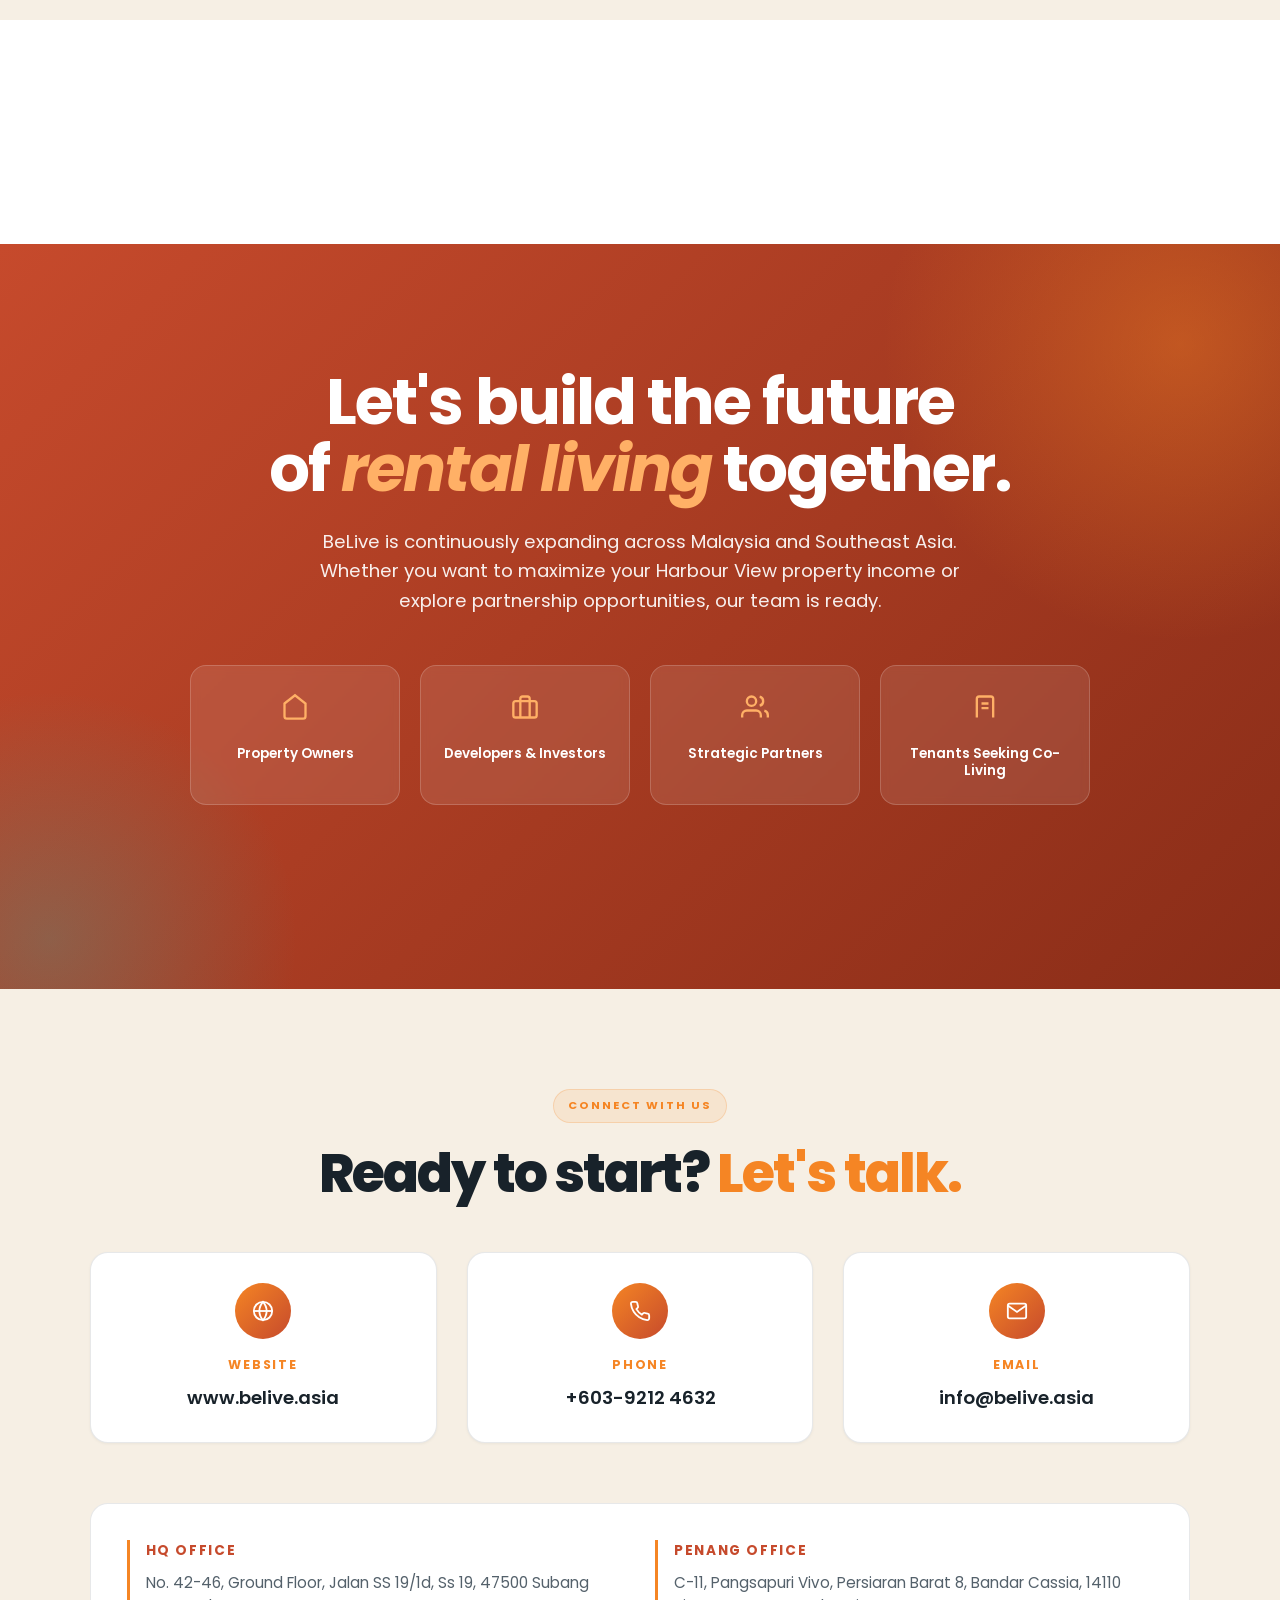
==== commit ae56621b: "Add files via upload" ====
--- a/index.html
+++ b/index.html
@@ -47,18 +47,18 @@
 <section class="hero hero-banner" id="top">
   <div class="hero-inner">
     <div class="hero-copy">
-      <div class="eyebrow">A Strategic Co-Living Partnership</div>
+      <div class="eyebrow" id="hero-eyebrow">A Strategic Co-Living Partnership</div>
       <h1>
         <span class="rust-stack"><img src="/hblogo_brown.png" alt="Harbour View Residence" class="arabloc-wordmark" /></span>
         <span class="hero-x">×</span>
         <span class="belive-logo-wrap"><img src="/beLive_Logo_F_fit.png" alt="BeLive" /></span>
       </h1>
-      <p class="hero-sub">A fully integrated co-living investment ecosystem at Harbour Place, Butterworth, Penang — converting your unit into a high-yield, hassle-free rental asset.</p>
+      <p class="hero-sub" id="hero-sub">A fully integrated co-living investment ecosystem at Harbour Place, Butterworth, Penang — converting your unit into a high-yield, hassle-free rental asset.</p>
       <div class="hero-actions">
         <a class="btn btn-primary" href="https://wa.link/yxfq39" target="_blank" rel="noopener noreferrer">Get a free unit assessment</a>
         <a class="btn btn-ghost" href="#calculator">Model my ROI</a>
       </div>
-      <div class="hero-meta">
+      <div class="hero-meta" id="hero-meta">
         <div>
           <strong>6% – 7%</strong>
           <span>Target ROI</span>
@@ -595,11 +595,11 @@
 <section class="location" id="location">
   <div class="container">
     <div class="location-logo"><img src="hblogo_brown.png" alt="Harbour View Residence" /></div>
-    <div class="eyebrow">Is Harbour View Residence suitable for Co-Living?</div>
-    <h2 class="section-title">Maturing mainland township. <span class="accent-orange">Strong industrial, professional & student catchment.</span></h2>
-    <p class="section-lead">Located at Jalan Chain Ferry, Butterworth — with direct access to the Butterworth Outer Ring Road, Butterworth–Kulim Expressway, the North–South Expressway and Penang Bridge, plus the Penang Sentral transport hub and the upcoming LRT Mutiara Line. Surrounded by malls, schools, hospitals and major industrial zones.</p>
-
-    <div class="demand-stats">
+    <div class="eyebrow" id="suit-eyebrow">Is Harbour View Residence suitable for Co-Living?</div>
+    <h2 class="section-title" id="suit-title">Maturing mainland township. <span class="accent-orange">Strong industrial, professional & student catchment.</span></h2>
+    <p class="section-lead" id="suit-lead">Located at Jalan Chain Ferry, Butterworth — with direct access to the Butterworth Outer Ring Road, Butterworth–Kulim Expressway, the North–South Expressway and Penang Bridge, plus the Penang Sentral transport hub and the upcoming LRT Mutiara Line. Surrounded by malls, schools, hospitals and major industrial zones.</p>
+
+    <div class="demand-stats" id="suit-stats">
       <div class="stat-card">
         <div class="stat-icon">
           <svg width="28" height="28" viewBox="0 0 24 24" fill="none" stroke="currentColor" stroke-width="1.8"><path d="M19 21V5a2 2 0 0 0-2-2H7a2 2 0 0 0-2 2v16"/><path d="M9 9h6"/><path d="M9 13h6"/><path d="M12 21v-4"/></svg>
@@ -624,7 +624,7 @@
     </div>
 
     <div class="demand-callout">
-      <div class="pop">Seberang Perai — 946,092 residents (2020 Census), Malaysia's 3rd-largest city</div>
+      <div class="pop" id="suit-pop">Seberang Perai — 946,092 residents (2020 Census), Malaysia's 3rd-largest city</div>
       <p>A deep industrial, professional and student catchment drives consistent rental demand — with mainland Seberang Perai condos achieving roughly 4–6% gross rental yields, supporting strong occupancy and scalable co-living returns.</p>
     </div>
   </div>
@@ -713,9 +713,9 @@
   <div class="container">
     <div class="score-header">
       <div>
-        <div class="eyebrow">BeLive Co-Living Scoring Grid</div>
-        <h2 class="section-title">Harbour View Residence is <span class="accent-orange">recommended for co-living</span>.</h2>
-        <p class="section-lead" style="margin-bottom:0;">Scoring <strong>81/100</strong> in BeLive's co-living suitability assessment.</p>
+        <div class="eyebrow" id="score-eyebrow">BeLive Co-Living Scoring Grid</div>
+        <h2 class="section-title" id="score-title">Harbour View Residence is <span class="accent-orange">recommended for co-living</span>.</h2>
+        <p class="section-lead" id="score-lead" style="margin-bottom:0;">Scoring <strong>81/100</strong> in BeLive's co-living suitability assessment.</p>
       </div>
       <div class="score-badge">
         <svg width="18" height="18" viewBox="0 0 24 24" fill="none" stroke="currentColor" stroke-width="2.5"><polyline points="20 6 9 17 4 12"/></svg>
@@ -723,7 +723,7 @@
       </div>
     </div>
 
-    <div class="score-grid">
+    <div class="score-grid" id="score-grid">
       <div class="score-row"><div class="score-criteria">Location Connectivity</div><div class="score-assessment">Outer Ring Road, B–Kulim, N–S Expressway & Penang Bridge access</div><div class="score-bar"><div class="score-bar-track"><div class="score-bar-fill" style="width:80%"></div></div><div class="score-value">8/10</div></div></div>
       <div class="score-row"><div class="score-criteria">Tenant Demand Strength</div><div class="score-assessment">Prai/Bagan Ajam industrial workforce + professional & student pool</div><div class="score-bar"><div class="score-bar-track"><div class="score-bar-fill" style="width:80%"></div></div><div class="score-value">8/10</div></div></div>
       <div class="score-row"><div class="score-criteria">Public Transport Access</div><div class="score-assessment">~1 km to Penang Sentral; planned LRT Mutiara Line terminus</div><div class="score-bar"><div class="score-bar-track"><div class="score-bar-fill" style="width:90%"></div></div><div class="score-value">9/10</div></div></div>
@@ -739,7 +739,7 @@
     <div class="score-total">
       <div>
         <div class="label-sm">Total Score</div>
-        <div class="big">81<span style="opacity:0.6; font-size:0.5em;">/100</span></div>
+        <div class="big" id="score-total">81<span style="opacity:0.6; font-size:0.5em;">/100</span></div>
       </div>
       <div class="grading">
         <div><strong>&gt; 80%</strong><span style="color:rgba(255,255,255,0.85);">Grade A Co-Living ✓</span></div>
@@ -1169,7 +1169,6 @@
 </footer>
 
 <script src="/vendor/leaflet/leaflet.js"></script>
-<script src="/js/condo-data.js?v=20260619" defer></script>
-<script src="/js/main.js?v=20260622m" defer></script>
+<script src="/js/main.js?v=20260623b" defer></script>
 </body>
 </html>
